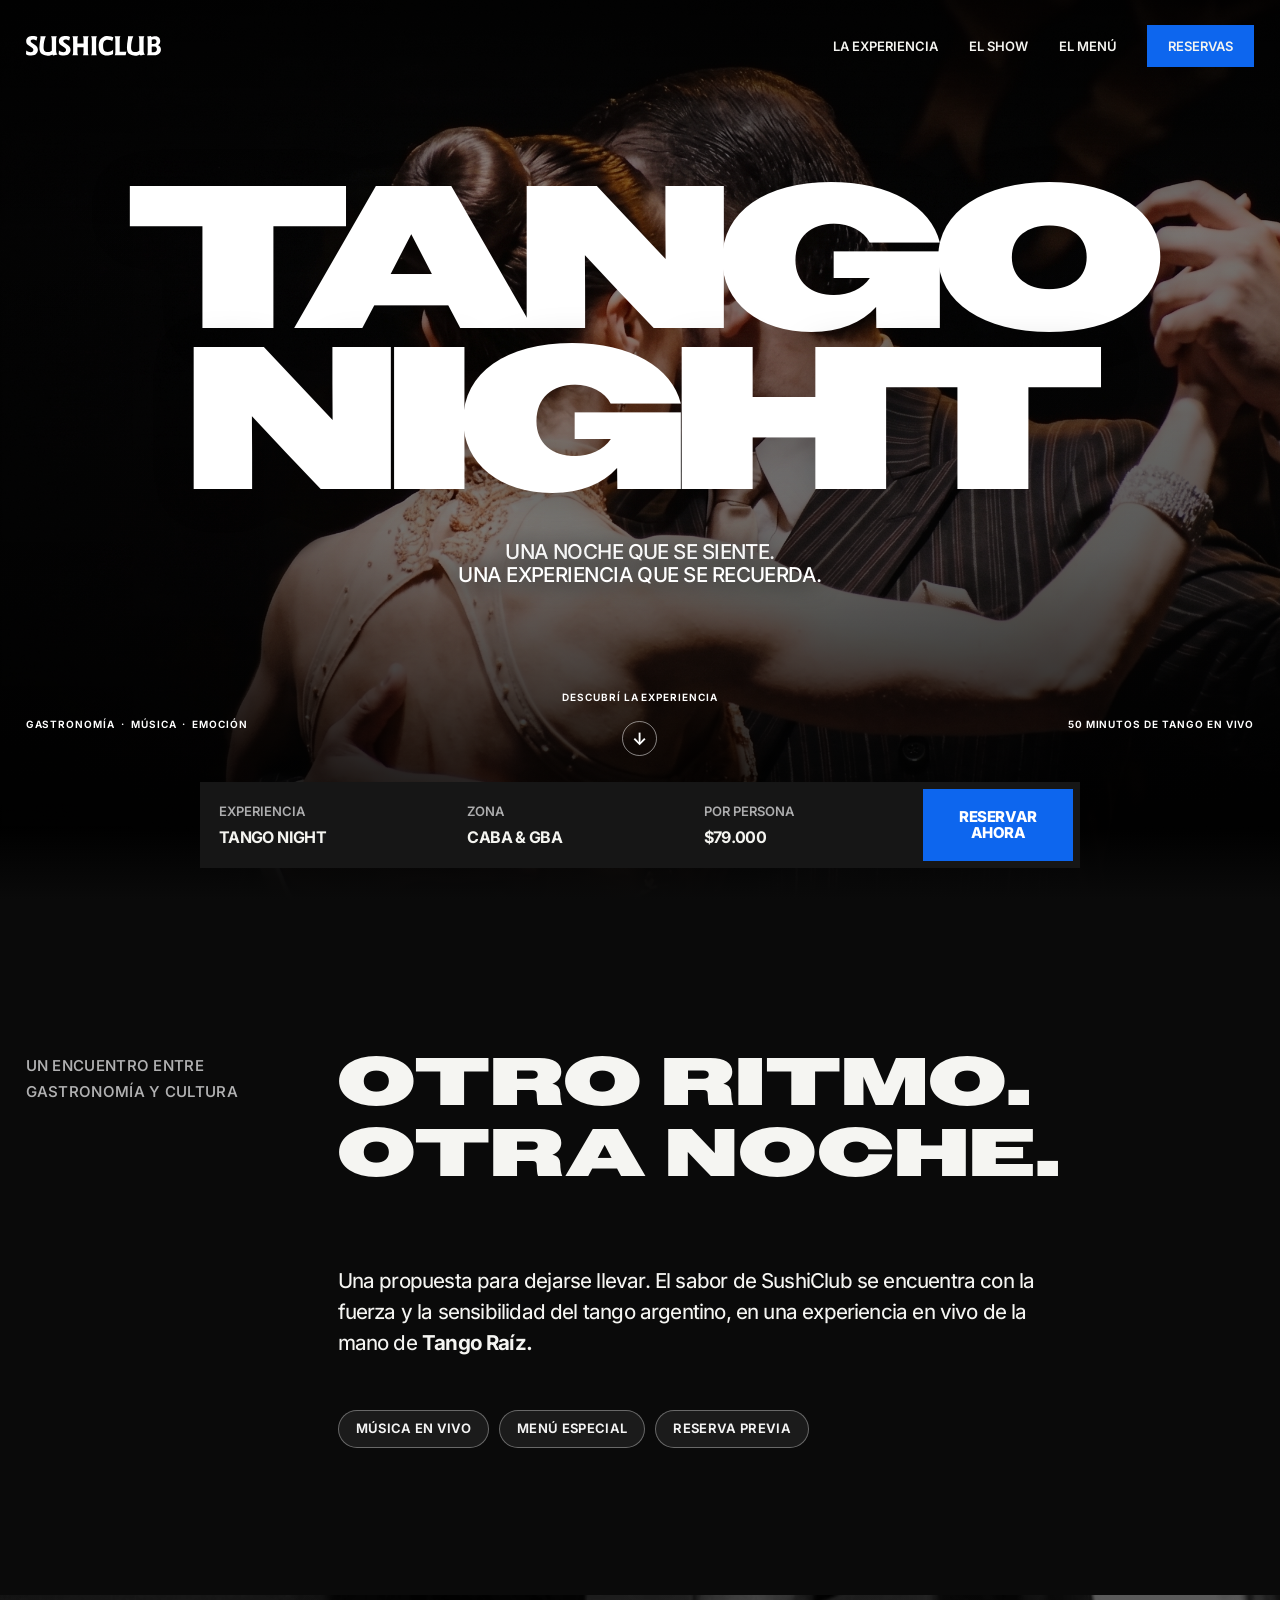
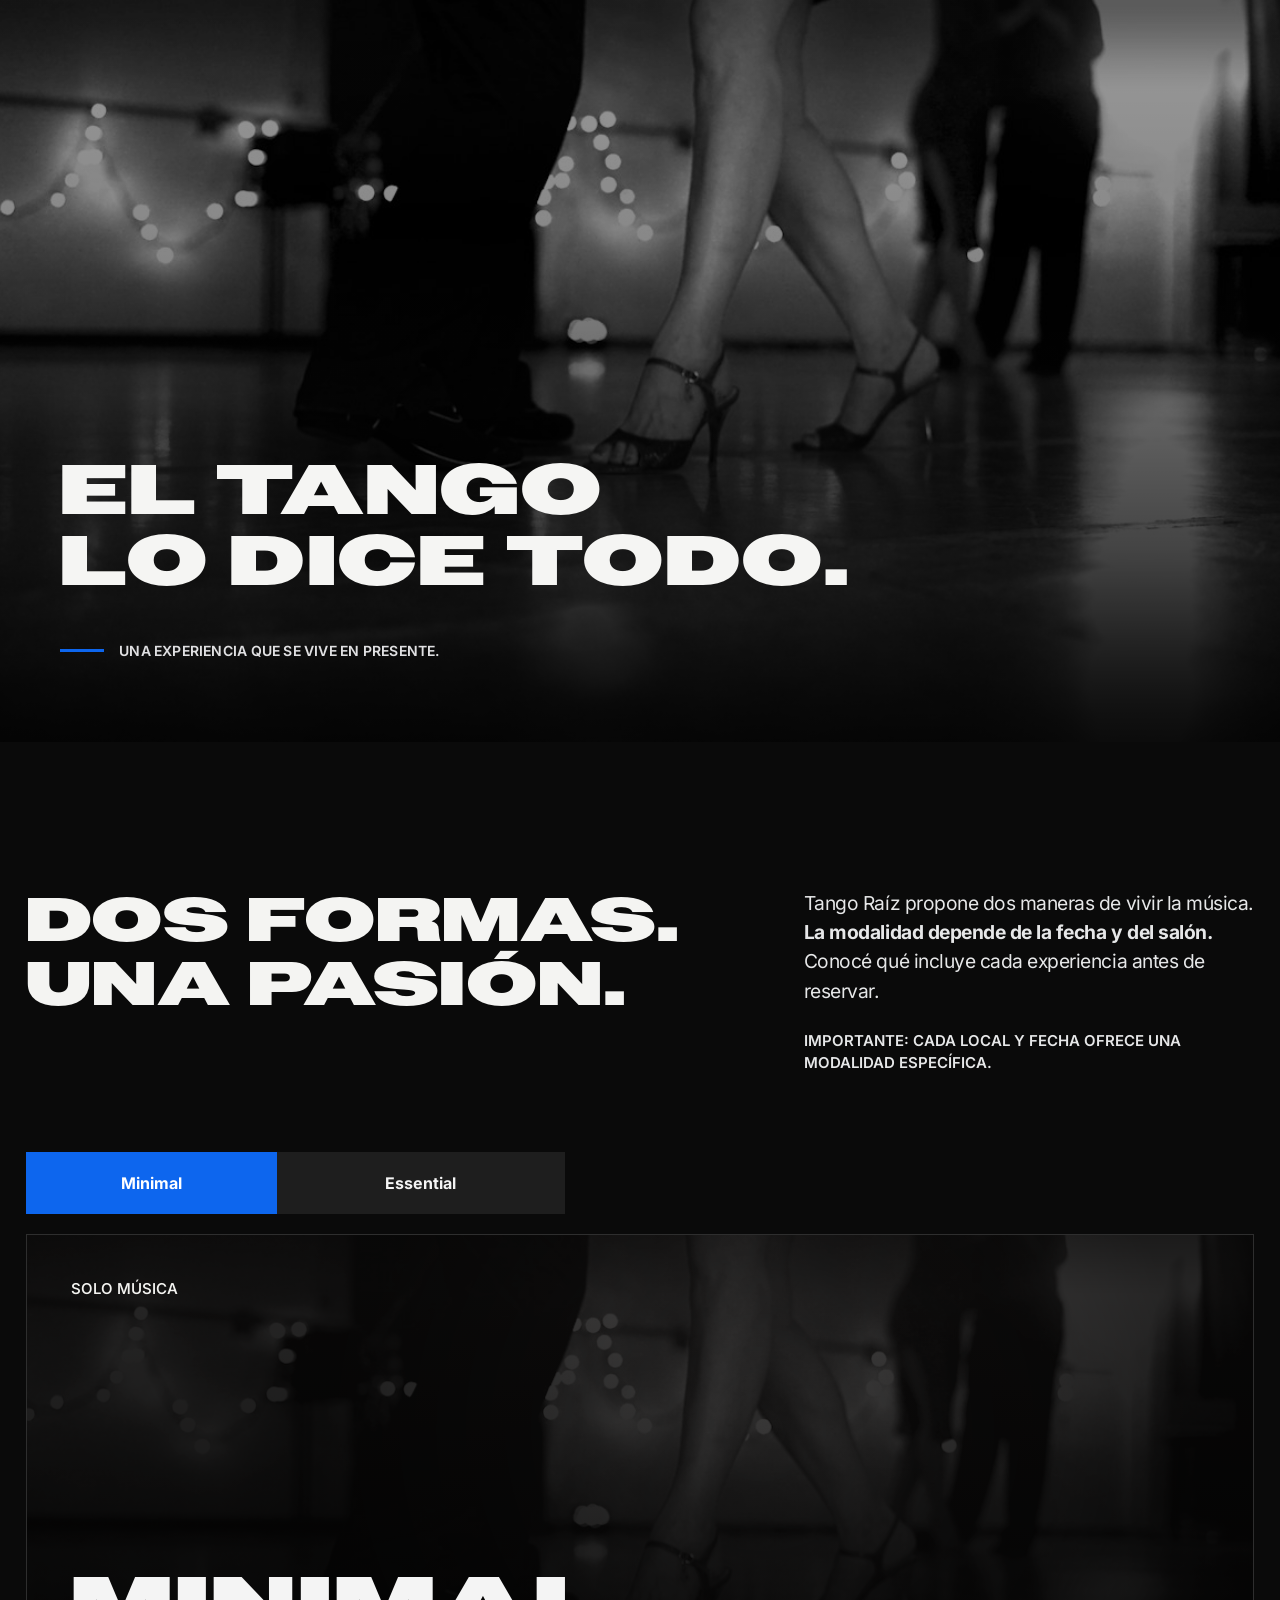
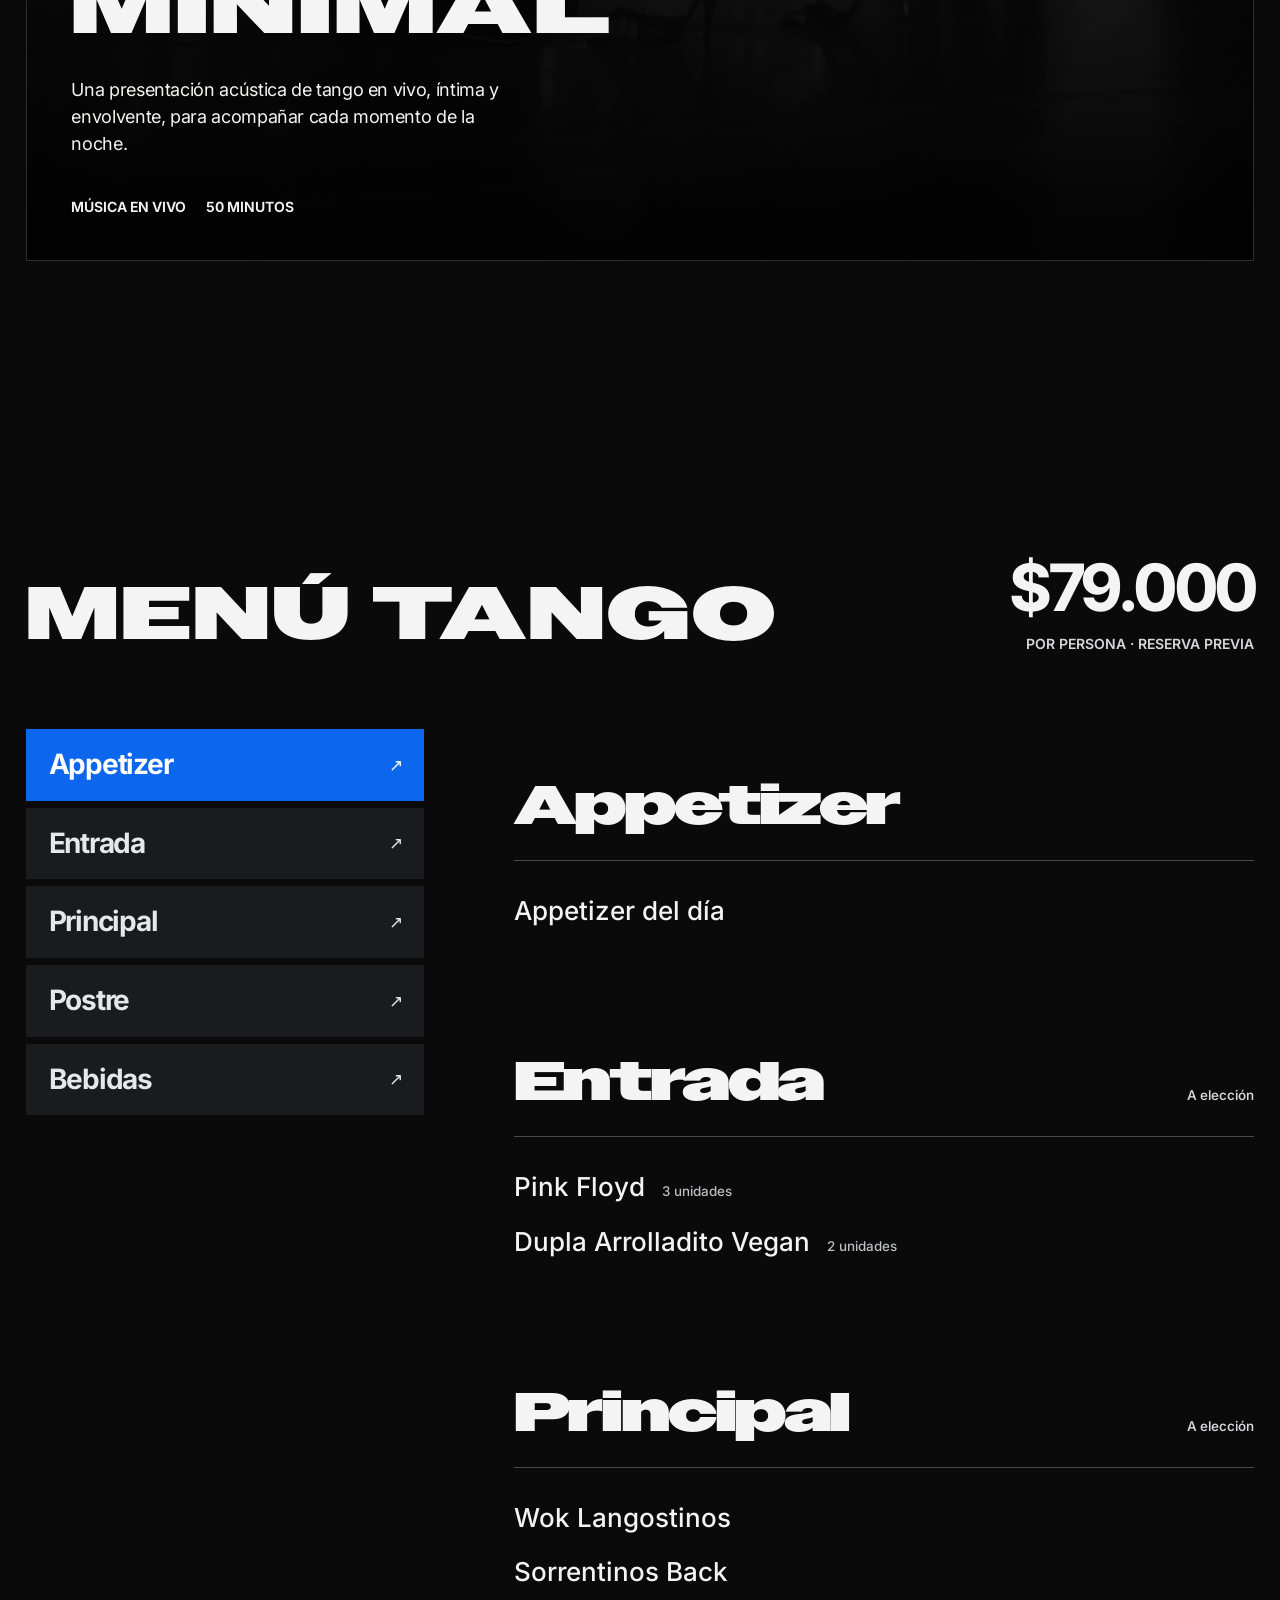
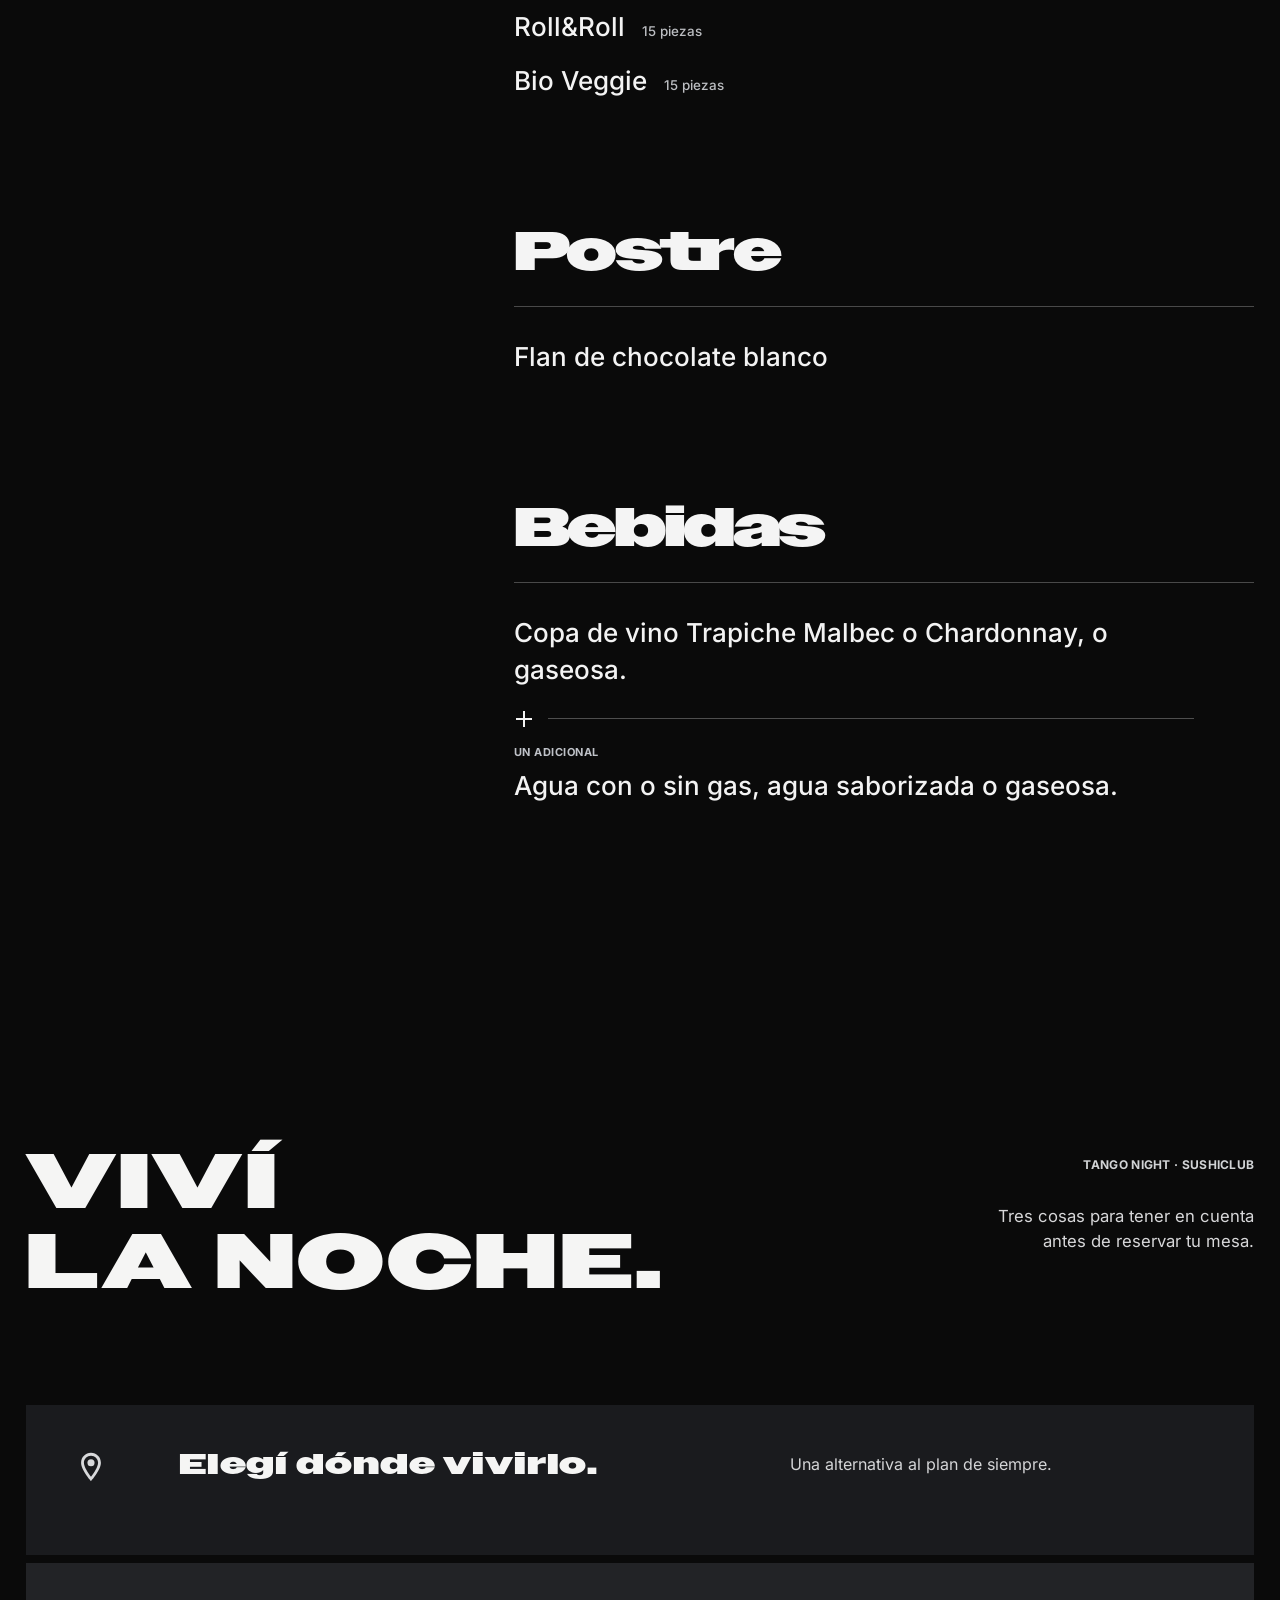
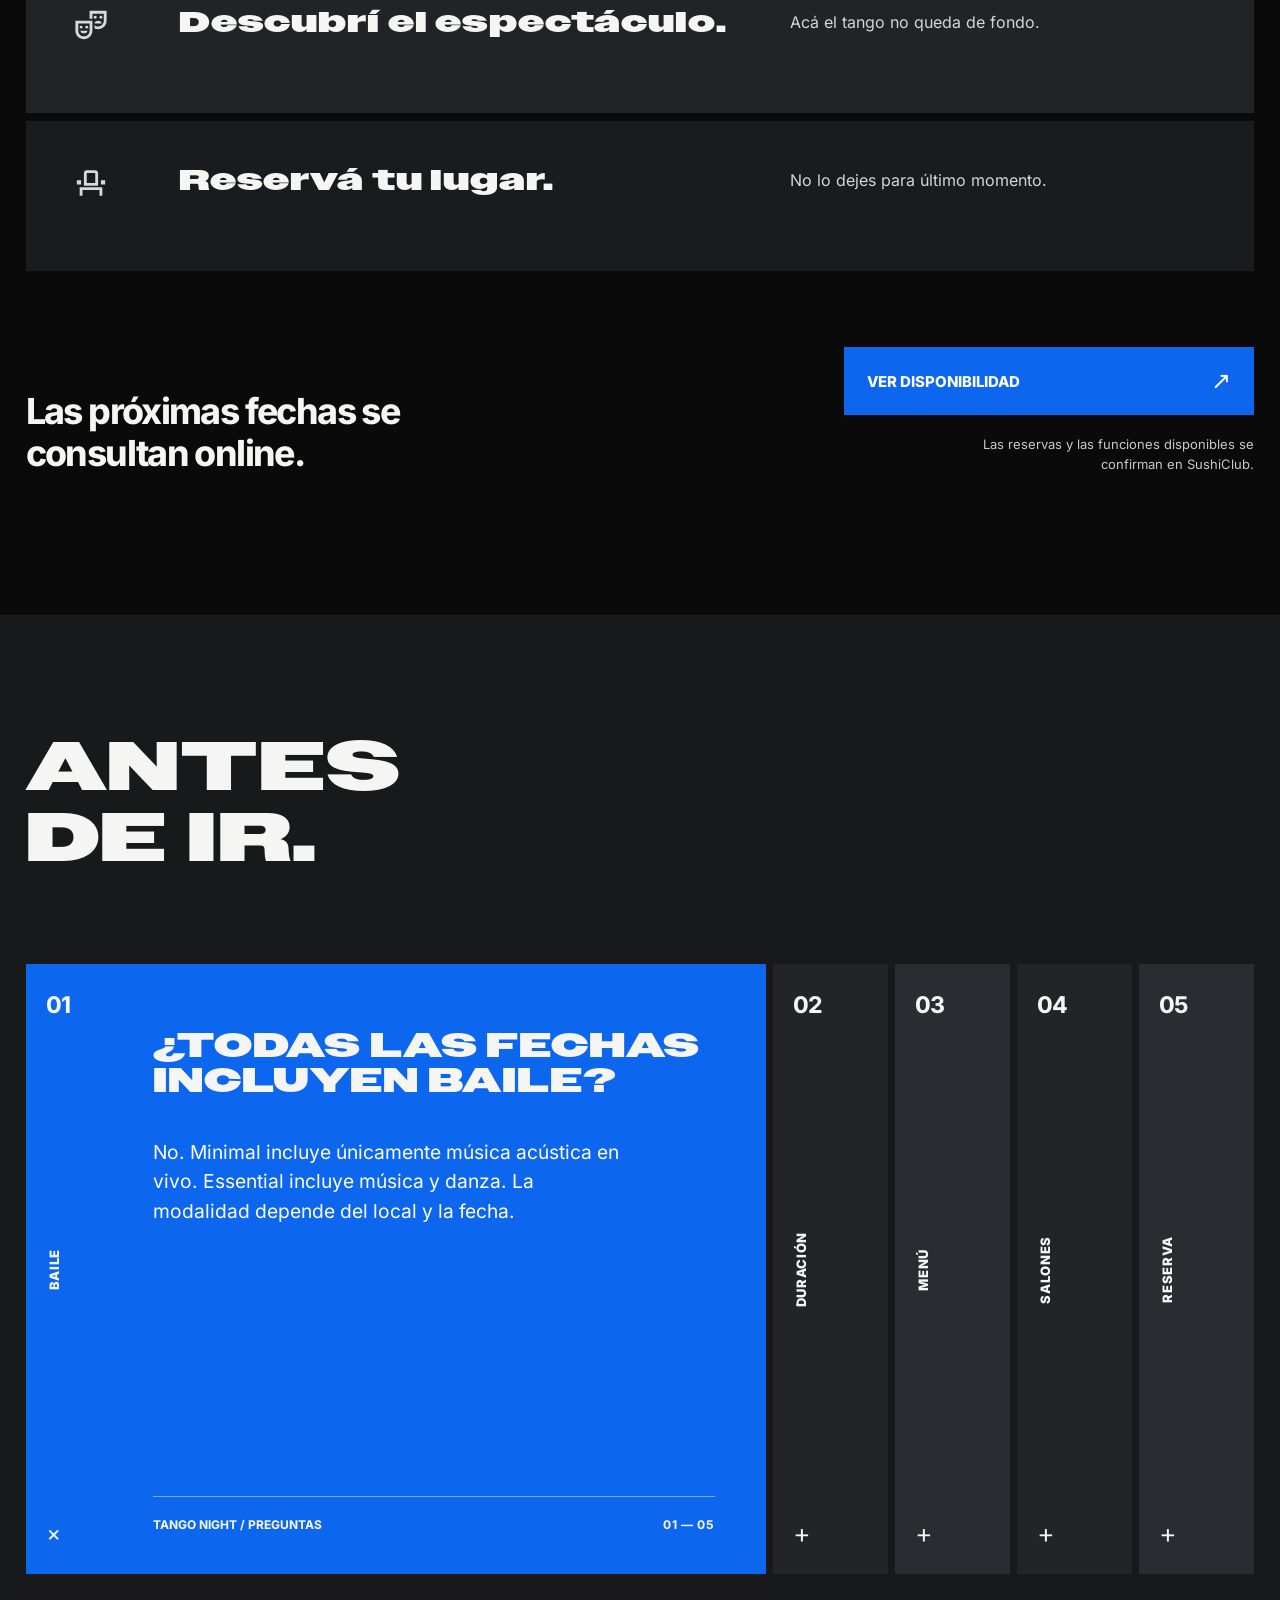
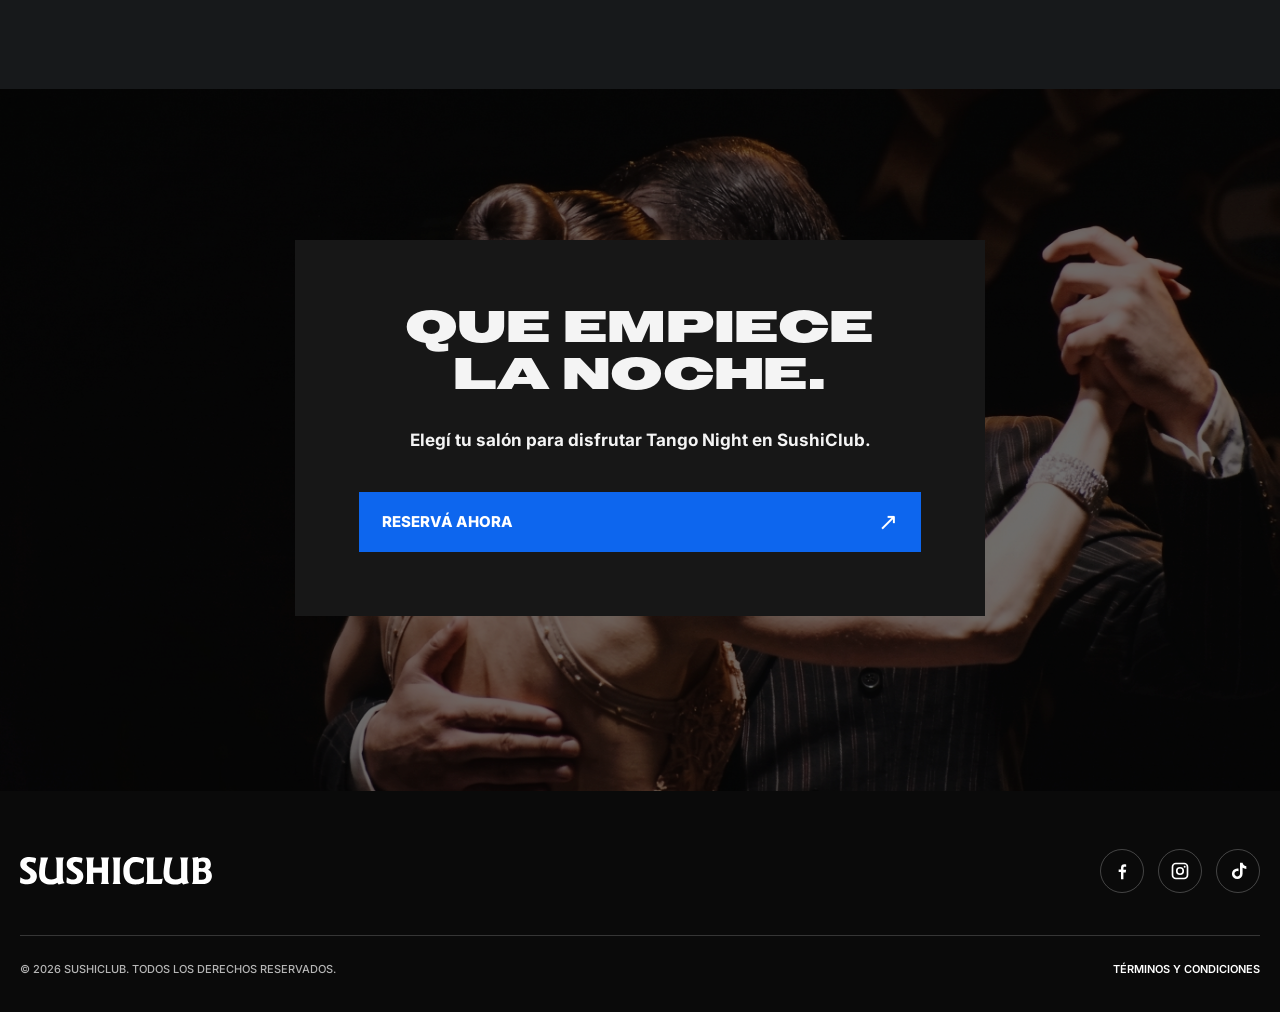
==== index.html @ 555c7c7a "Restore CTA mobile margins with a fixed two-line heading" ====
<!doctype html>
<html lang="es-AR">
<head>
  <meta charset="utf-8">
  <meta name="viewport" content="width=device-width, initial-scale=1, viewport-fit=cover">
  <meta name="theme-color" content="#070707">
  <meta name="description" content="Tango Night en SushiClub: gastronomía, música y danza en vivo junto a Tango Raíz. Menú Tango $79.000 por persona, con reserva previa.">
  <meta property="og:type" content="website">
  <meta property="og:title" content="Tango Night | SushiClub">
  <meta property="og:description" content="Una noche donde el tango y la gastronomía se encuentran. Conocé las dos experiencias y el Menú Tango.">
  <meta property="og:image" content="assets/hero-tango.jpg">
  <title>Tango Night — SushiClub</title>
  <link rel="icon" href="assets/favicon.svg" type="image/svg+xml">
  <link rel="preload" href="assets/fonts/inter-latin-variable.woff2" as="font" type="font/woff2" crossorigin>
  <link rel="preload" href="assets/fonts/owners-xwide-black.otf" as="font" type="font/otf" crossorigin>
  <link rel="preload" href="assets/hero-tango.jpg" as="image" fetchpriority="high">
  <link rel="stylesheet" href="styles/fonts.css?v=owners-xwide-black-1">
  <link rel="stylesheet" href="styles/tokens.css">
  <link rel="stylesheet" href="styles/base.css">
  <link rel="stylesheet" href="styles/components.css?v=modalities-no-zoom-1">
  <link rel="stylesheet" href="styles/responsive.css?v=motion-performance-2">
  <link rel="stylesheet" href="styles/motion.css?v=text-entrances-1">
  <link rel="stylesheet" href="styles/mobile-polish.css?v=tango-night-type-1">
  <link rel="stylesheet" href="styles/landing.css?v=20261015-cta-inset">
  <script src="scripts/config.js" defer></script>
  <script src="scripts/app.js?v=text-entrances-1" defer></script>
</head>
<body>
  <a class="skip-link" href="#contenido">Saltar al contenido</a>

  <header class="site-header shell" id="inicio">
    <a class="site-header__logo" href="https://www.sushiclub.com.ar/" target="_blank" rel="noopener noreferrer" aria-label="SushiClub, sitio oficial">
      <img src="assets/sushiclub.svg" width="234" height="34" alt="SushiClub">
    </a>
    <nav class="site-header__links" aria-label="Secciones">
      <a href="#experiencia">LA EXPERIENCIA</a>
      <a href="#formatos">EL SHOW</a>
      <a href="#menu">EL MENÚ</a>
      <a class="site-header__reserve" href="#reservas">RESERVAS <span aria-hidden="true">↗</span></a>
    </nav>
    <button class="mobile-menu-toggle" data-menu-toggle type="button" aria-expanded="false" aria-controls="mobile-navigation" aria-label="Abrir menú"><span></span><span></span></button>
  </header>
  <nav class="mobile-navigation" id="mobile-navigation" aria-label="Navegación móvil" hidden>
    <a href="#experiencia">LA EXPERIENCIA</a>
    <a href="#formatos">EL SHOW</a>
    <a href="#menu">EL MENÚ</a>
    <a href="#reservas">RESERVAS</a>
  </nav>

  <main id="contenido">
    <section class="hero" aria-labelledby="hero-title">
      <div class="hero__media" aria-hidden="true"><img class="hero__image" src="assets/hero-tango.jpg" alt="" width="1920" height="1280" fetchpriority="high" decoding="async"></div>
      <div class="hero__wash" aria-hidden="true"></div>
      <div class="hero__center shell">
        <h1 class="hero__title" id="hero-title"><span>TANGO</span><span class="hero__title-bottom"><span class="hero__title-word">NIGHT</span></span></h1>
        <p class="hero__tagline">Una noche que se siente.<br>Una experiencia que se recuerda.</p>
      </div>
      <div class="hero__footer shell">
        <div class="hero__footer-left"><span>GASTRONOMÍA &nbsp;·&nbsp; MÚSICA &nbsp;·&nbsp; EMOCIÓN</span></div>
        <a class="scroll-prompt" href="#experiencia" aria-label="Descubrir la experiencia"><span>DESCUBRÍ LA EXPERIENCIA</span><span class="scroll-prompt__arrow" aria-hidden="true">↓</span></a>
        <div class="hero__footer-right"><span>50 MINUTOS DE TANGO EN VIVO</span></div>
      </div>
    </section>

    <section class="story section-pad" id="experiencia" aria-labelledby="story-title">
      <div class="shell grid-12">
        <div class="story__meta section-aside reveal"><span class="section-index">01 / LA EXPERIENCIA</span><span class="tiny-line" aria-hidden="true"></span><span>UN ENCUENTRO ENTRE<br>GASTRONOMÍA Y CULTURA</span></div>
        <div class="story__body">
          <h2 class="display display--story reveal" id="story-title">OTRO RITMO.<br>OTRA NOCHE.</h2>
          <div class="story__bottom reveal">
            <p>Una propuesta para dejarse llevar. El sabor de SushiClub se encuentra con la fuerza y la sensibilidad del tango argentino, en una experiencia en vivo de la mano de <strong>Tango Raíz.</strong></p>
            <div class="pills" aria-label="Características"><span>MÚSICA EN VIVO</span><span>MENÚ ESPECIAL</span><span>RESERVA PREVIA</span></div>
          </div>
        </div>
      </div>
    </section>

    <section class="interlude interlude--scene" id="interlude" aria-labelledby="interlude-title">
      <figure class="scene__photo" aria-hidden="true"><img src="assets/intimate-tango.jpg" alt="" width="1200" height="800" loading="lazy" decoding="async"></figure>
      <div class="scene__shade" aria-hidden="true"></div>
      <div class="scene__content">
        <h2 class="scene__quote reveal" id="interlude-title">EL TANGO<br>LO DICE TODO.</h2>
        <p class="scene__credit"><span class="scene__accent" aria-hidden="true"></span>UNA EXPERIENCIA QUE SE VIVE EN PRESENTE.</p>
      </div>
    </section>

    <section class="formats section-pad" id="formatos" aria-labelledby="formats-title">
      <div class="shell">
        <div class="section-topline reveal"><span class="section-index">02 / EL ESPECTÁCULO</span><span>50 MINUTOS / TANGO RAÍZ</span></div>
        <div class="formats__heading">
          <h2 class="display reveal" id="formats-title">DOS FORMAS.<br>UNA PASIÓN.</h2>
          <div class="formats__copy">
            <p class="formats__intro reveal">Tango Raíz propone dos maneras de vivir la música. <strong>La modalidad depende de la fecha y del salón.</strong> Conocé qué incluye cada experiencia antes de reservar.</p>
            <p class="format-note reveal">IMPORTANTE: CADA LOCAL Y FECHA OFRECE UNA MODALIDAD ESPECÍFICA.</p>
          </div>
        </div>
        <div class="format-choice">
          <input class="format-choice__radio" id="formato-minimal" type="radio" name="modalidad" checked>
          <input class="format-choice__radio" id="formato-essential" type="radio" name="modalidad">
          <div class="format-choice__tabs" aria-label="Comparar modalidades de Tango Raíz">
            <label for="formato-minimal">Minimal</label>
            <label for="formato-essential">Essential</label>
          </div>
          <div class="format-grid">
          <article class="format-card format-card--minimal reveal">
            <div class="format-card__backdrop" aria-hidden="true"><div class="bandoneon-art"><span></span><span></span><span></span><span></span><span></span><span></span><span></span></div></div>
            <div class="format-card__top"><span class="format-card__tag">SOLO MÚSICA</span></div>
            <div class="format-card__body"><h3>MINIMAL</h3><p>Una presentación acústica de tango en vivo, íntima y envolvente, para acompañar cada momento de la noche.</p><div class="format-card__features"><span>MÚSICA EN VIVO</span><span>50 MINUTOS</span></div></div>
          </article>
          <article class="format-card format-card--essential reveal">
            <div class="format-card__backdrop" aria-hidden="true"><img src="assets/essential-tango.jpg" width="1200" height="800" alt="" loading="lazy" decoding="async"></div>
            <div class="format-card__top"><span class="format-card__tag">MÚSICA + DANZA</span></div>
            <div class="format-card__body"><h3>ESSENTIAL</h3><p>Una puesta en escena que reúne música y danza en vivo. El tango se escucha, se mira y se siente.</p><div class="format-card__features"><span>MÚSICA &amp; DANZA EN VIVO</span><span>50 MINUTOS</span></div></div>
          </article>
        </div>
        </div>
      </div>
    </section>

    <section class="menu-section section-pad recorrido menu-recorrido" id="menu" aria-labelledby="menu-title">
      <div class="shell">
        <div class="rc-intro">
          <h2 class="display" id="menu-title">MENÚ TANGO</h2>
          <div class="rc-price">
            <strong class="rc-price__amount">$79.000</strong>
            <span class="rc-price__label">POR PERSONA · RESERVA PREVIA</span>
          </div>
        </div>
        <div class="rc-layout">
          <aside class="rc-sidebar">
            <div class="rc-sticky">
              <nav class="rc-links" aria-label="Ir a cada parte del Menú Tango">
                <a href="#menu-appetizer" data-rc-link="0" aria-current="location"><span>Appetizer</span><span aria-hidden="true">↗</span></a>
                <a href="#menu-entrada" data-rc-link="1"><span>Entrada</span><span aria-hidden="true">↗</span></a>
                <a href="#menu-principal" data-rc-link="2"><span>Principal</span><span aria-hidden="true">↗</span></a>
                <a href="#menu-postre" data-rc-link="3"><span>Postre</span><span aria-hidden="true">↗</span></a>
                <a href="#menu-bebidas" data-rc-link="4"><span>Bebidas</span><span aria-hidden="true">↗</span></a>
              </nav>
            </div>
          </aside>
          <div class="rc-body">
            <article class="rc-course" id="menu-appetizer" data-rc-part="0">
              <div class="rc-course__heading"><h3>Appetizer</h3></div>
              <div class="rc-dishes"><p>Appetizer del día</p></div>
            </article>
            <article class="rc-course" id="menu-entrada" data-rc-part="1">
              <div class="rc-course__heading"><h3>Entrada</h3><span class="rc-choice">A elección</span></div>
              <div class="rc-dishes"><p>Pink Floyd <small>3 unidades</small></p><p>Dupla Arrolladito Vegan <small>2 unidades</small></p></div>
            </article>
            <article class="rc-course" id="menu-principal" data-rc-part="2">
              <div class="rc-course__heading"><h3>Principal</h3><span class="rc-choice">A elección</span></div>
              <div class="rc-dishes"><p>Wok Langostinos</p><p>Sorrentinos Back</p><p>Roll&amp;Roll <small>15 piezas</small></p><p>Bio Veggie <small>15 piezas</small></p></div>
            </article>
            <article class="rc-course" id="menu-postre" data-rc-part="3">
              <div class="rc-course__heading"><h3>Postre</h3></div>
              <div class="rc-dishes"><p>Flan de chocolate blanco</p></div>
            </article>
            <article class="rc-course" id="menu-bebidas" data-rc-part="4">
              <div class="rc-course__heading"><h3>Bebidas</h3></div>
              <ul class="rc-drinks" aria-label="Bebidas incluidas y adicionales">
                <li class="rc-drinks__base">Copa de vino Trapiche Malbec o Chardonnay, o gaseosa.</li>
                <li class="rc-drinks__extra">
                  <div class="rc-drinks__divider" aria-hidden="true"><span class="rc-drinks__plus">+</span></div>
                  <div class="rc-drinks__extra-content"><span class="rc-drinks__extra-label">UN ADICIONAL</span>Agua con o sin gas, agua saborizada o gaseosa.</div>
                </li>
              </ul>
            </article>
          </div>
        </div>
      </div>
    </section>

    <section class="reservations reservations--cartelera section-pad" id="reservas" aria-labelledby="reservations-title">
      <div class="shell reservations-cartelera__inner">
        <div class="reservations-cartelera__top">
          <h2 class="display reveal" id="reservations-title">VIVÍ<br>LA NOCHE.</h2>
          <div class="reservations-cartelera__kicker reveal">
            <span class="reservations-cartelera__label">TANGO NIGHT · SUSHICLUB</span>
            <p>Tres cosas para tener en cuenta antes de reservar tu mesa.</p>
          </div>
        </div>
        <div class="reservations-cartelera__rows reveal">
          <article class="reservations-cartelera__row">
            <span class="reservations-cartelera__step" aria-hidden="true"><svg viewBox="0 0 24 24" focusable="false"><path d="M12 2C8.13 2 5 5.13 5 9c0 5.25 7 13 7 13s7-7.75 7-13c0-3.87-3.13-7-7-7zM7 9c0-2.76 2.24-5 5-5s5 2.24 5 5c0 2.88-2.88 7.19-5 9.88C9.92 16.21 7 11.85 7 9z"/><circle cx="12" cy="9" r="2.5"/></svg></span>
            <h3>Elegí dónde vivirlo.</h3>
            <p>Una alternativa al plan de siempre.</p>
          </article>
          <article class="reservations-cartelera__row">
            <span class="reservations-cartelera__step" aria-hidden="true"><svg viewBox="0 0 24 24" focusable="false"><circle cx="19" cy="6.5" r="1"/><circle cx="15" cy="6.5" r="1"/><path d="M16.99 9c-1.38 0-2.5.84-2.5 1.88h5c0-1.04-1.12-1.88-2.5-1.88zM1 16c0 3.31 2.69 6 6 6s6-2.69 6-6V9H1v7zm2-5h8v5c0 2.21-1.79 4-4 4s-4-1.79-4-4v-5z"/><path d="M11 2v5.5h2V4h8v5c0 2.21-1.79 4-4 4-.95 0-1.81-.35-2.5-.9v2.35c.76.35 1.61.55 2.5.55 3.31 0 6-2.69 6-6V2H11z"/><circle cx="5" cy="13.5" r="1"/><circle cx="9" cy="13.5" r="1"/><path d="M7 17.88c1.38 0 2.5-.84 2.5-1.88h-5c0 1.04 1.12 1.88 2.5 1.88z"/></svg></span>
            <h3>Descubrí el espectáculo.</h3>
            <p>Acá el tango no queda de fondo.</p>
          </article>
          <article class="reservations-cartelera__row">
            <span class="reservations-cartelera__step" aria-hidden="true"><svg viewBox="0 0 24 24" focusable="false"><path d="M15 5v7H9V5h6m0-2H9c-1.1 0-2 .9-2 2v9h10V5c0-1.1-.9-2-2-2zm7 7h-3v3h3v-3zM5 10H2v3h3v-3zm15 5H4v6h2v-4h12v4h2v-6z"/></svg></span>
            <h3>Reservá tu lugar.</h3>
            <p>No lo dejes para último momento.</p>
          </article>
        </div>
        <div class="events reservations-cartelera__events" data-events aria-live="polite"></div>
        <div class="reservations-cartelera__bottom reveal">
          <p class="reservations-cartelera__availability">Las próximas fechas se consultan online.</p>
          <div class="reservations-cartelera__action">
            <a class="reservations-cartelera__button" data-reservation-link href="https://www.sushiclub.com.ar/shop_reservas.php" target="_blank" rel="noopener noreferrer"><span>VER DISPONIBILIDAD</span><span aria-hidden="true">↗</span></a>
            <p>Las reservas y las funciones disponibles se confirman en SushiClub.</p>
          </div>
        </div>
      </div>
    </section>

    <section class="questions questions--panels section-pad" id="informacion" aria-labelledby="faq-title">
      <div class="shell">
        <div class="blinds-head">
          <div>
            <h2 id="faq-title">ANTES<br>DE IR.</h2>
          </div>
        </div>
        <div class="blinds-stack">
          <article class="blind is-active is-content-ready">
            <button class="blind-switch" id="blind-tab-1" type="button" aria-expanded="true" aria-controls="blind-detail-1" aria-label="Baile: ¿Todas las fechas incluyen baile?"><span class="blind-no">01</span><span class="blind-short" aria-hidden="true">BAILE</span><span class="blind-open" aria-hidden="true">+</span></button>
            <div class="blind-detail" id="blind-detail-1" role="region" aria-labelledby="blind-tab-1"><div><h3>¿TODAS LAS FECHAS INCLUYEN BAILE?</h3><p>No. Minimal incluye únicamente música acústica en vivo. Essential incluye música y danza. La modalidad depende del local y la fecha.</p></div><div class="blind-tail"><span>TANGO NIGHT / PREGUNTAS</span><span>01 — 05</span></div></div>
          </article>
          <article class="blind">
            <button class="blind-switch" id="blind-tab-2" type="button" aria-expanded="false" aria-controls="blind-detail-2" aria-label="Duración: ¿Cuánto dura la presentación?"><span class="blind-no">02</span><span class="blind-short" aria-hidden="true">DURACIÓN</span><span class="blind-open" aria-hidden="true">+</span></button>
            <div class="blind-detail" id="blind-detail-2" role="region" aria-labelledby="blind-tab-2" hidden><div><h3>¿CUÁNTO DURA LA PRESENTACIÓN?</h3><p>Ambos formatos de Tango Raíz tienen una duración aproximada de 50 minutos.</p></div><div class="blind-tail"><span>TANGO NIGHT / PREGUNTAS</span><span>02 — 05</span></div></div>
          </article>
          <article class="blind">
            <button class="blind-switch" id="blind-tab-3" type="button" aria-expanded="false" aria-controls="blind-detail-3" aria-label="Menú: ¿Qué incluye el menú?"><span class="blind-no">03</span><span class="blind-short" aria-hidden="true">MENÚ</span><span class="blind-open" aria-hidden="true">+</span></button>
            <div class="blind-detail" id="blind-detail-3" role="region" aria-labelledby="blind-tab-3" hidden><div><h3>¿QUÉ INCLUYE EL MENÚ?</h3><p>Appetizer del día, una entrada y un principal a elección por persona, flan de chocolate blanco y las bebidas indicadas en el menú.</p></div><div class="blind-tail"><span>TANGO NIGHT / PREGUNTAS</span><span>03 — 05</span></div></div>
          </article>
          <article class="blind">
            <button class="blind-switch" id="blind-tab-4" type="button" aria-expanded="false" aria-controls="blind-detail-4" aria-label="Salones: ¿Dónde se realiza?"><span class="blind-no">04</span><span class="blind-short" aria-hidden="true">SALONES</span><span class="blind-open" aria-hidden="true">+</span></button>
            <div class="blind-detail" id="blind-detail-4" role="region" aria-labelledby="blind-tab-4" hidden><div><h3>¿DÓNDE SE REALIZA?</h3><p>En salones adheridos de SushiClub en CABA y GBA, durante el turno noche. Consultá la fecha y modalidad vigente al reservar.</p></div><div class="blind-tail"><span>TANGO NIGHT / PREGUNTAS</span><span>04 — 05</span></div></div>
          </article>
          <article class="blind">
            <button class="blind-switch" id="blind-tab-5" type="button" aria-expanded="false" aria-controls="blind-detail-5" aria-label="Reserva: ¿Es necesario reservar?"><span class="blind-no">05</span><span class="blind-short" aria-hidden="true">RESERVA</span><span class="blind-open" aria-hidden="true">+</span></button>
            <div class="blind-detail" id="blind-detail-5" role="region" aria-labelledby="blind-tab-5" hidden><div><h3>¿ES NECESARIO RESERVAR?</h3><p>Sí. La experiencia requiere reserva previa.</p></div><div class="blind-tail"><span>TANGO NIGHT / PREGUNTAS</span><span>05 — 05</span></div></div>
          </article>
        </div>
      </div>
    </section>

    <section class="final-cta" aria-labelledby="final-title">
      <div class="final-cta__image" aria-hidden="true"><img src="assets/hero-tango.jpg" width="1920" height="1280" alt="" loading="lazy" decoding="async"></div>
      <div class="shell final-cta__content">
        <h2 class="display reveal" id="final-title"><span class="final-cta__line">QUE EMPIECE</span><span class="final-cta__line">LA NOCHE.</span></h2>
        <p class="reveal">Elegí tu salón para disfrutar Tango Night en SushiClub.</p>
        <a class="button button--bright reveal" data-reservation-link href="https://www.sushiclub.com.ar/shop_reservas.php" target="_blank" rel="noopener noreferrer"><span>RESERVÁ AHORA</span><span class="button__arrow" aria-hidden="true">↗</span></a>
      </div>
    </section>
  </main>

  <aside class="reservation-dock" aria-label="Resumen de reserva">
    <a class="reservation-dock__segment reservation-dock__segment--name" href="#formatos"><span class="reservation-dock__label">EXPERIENCIA</span><strong>TANGO NIGHT</strong></a>
    <a class="reservation-dock__segment reservation-dock__segment--place" href="#reservas"><span class="reservation-dock__label">ZONA</span><strong>CABA &amp; GBA</strong></a>
    <div class="reservation-dock__segment reservation-dock__segment--price"><span class="reservation-dock__label">POR PERSONA</span><strong>$79.000</strong></div>
    <a class="reservation-dock__cta" href="#reservas"><span>RESERVAR<br>AHORA</span></a>
  </aside>

  <footer class="campaign-footer">
    <div class="shell campaign-footer__inner">
      <div class="campaign-footer__top">
        <a class="campaign-footer__brand" href="https://www.sushiclub.com.ar/" target="_blank" rel="noopener noreferrer" aria-label="Ir al sitio de SushiClub">
          <img src="assets/sushiclub.svg" width="234" height="34" alt="SushiClub">
        </a>
        <nav class="campaign-footer__social" aria-label="Redes sociales">
          <a href="https://www.facebook.com/sushiclubargentina" target="_blank" rel="noopener noreferrer" aria-label="SushiClub en Facebook">
            <svg viewBox="0 0 24 24" aria-hidden="true" focusable="false"><path d="M13.7 22v-8.2h2.8l.4-3.2h-3.2v-2c0-.9.3-1.6 1.7-1.6H17V4.1c-.7-.1-1.5-.2-2.3-.2-2.3 0-3.9 1.4-3.9 4v2.2H8v3.2h2.8V22h2.9Z"/></svg>
          </a>
          <a href="https://www.instagram.com/SushiClub_ar" target="_blank" rel="noopener noreferrer" aria-label="SushiClub en Instagram">
            <svg viewBox="0 0 24 24" aria-hidden="true" focusable="false"><path d="M7.1 2h9.8A5.1 5.1 0 0 1 22 7.1v9.8a5.1 5.1 0 0 1-5.1 5.1H7.1A5.1 5.1 0 0 1 2 16.9V7.1A5.1 5.1 0 0 1 7.1 2Zm-.2 2A2.9 2.9 0 0 0 4 6.9v10.2A2.9 2.9 0 0 0 6.9 20h10.2a2.9 2.9 0 0 0 2.9-2.9V6.9A2.9 2.9 0 0 0 17.1 4H6.9Zm10.7 1.6a1.2 1.2 0 1 1 0 2.4 1.2 1.2 0 0 1 0-2.4ZM12 7.1A4.9 4.9 0 1 1 7.1 12 4.9 4.9 0 0 1 12 7.1Zm0 2A2.9 2.9 0 1 0 14.9 12 2.9 2.9 0 0 0 12 9.1Z"/></svg>
          </a>
          <a href="https://www.tiktok.com/@sushiclub_ar" target="_blank" rel="noopener noreferrer" aria-label="SushiClub en TikTok">
            <svg viewBox="0 0 24 24" aria-hidden="true" focusable="false"><path d="M14.4 2h3.1c.2 1.4 1 2.6 2.1 3.4.8.6 1.7.9 2.4 1v3.1a8.7 8.7 0 0 1-4.5-1.4v7.2a6.4 6.4 0 1 1-6.4-6.4c.5 0 1 .1 1.5.2v3.2a3.3 3.3 0 1 0 1.8 3V2Z"/></svg>
          </a>
        </nav>
      </div>
      <div class="campaign-footer__divider" aria-hidden="true"></div>
      <div class="campaign-footer__bottom">
        <p>© 2026 SushiClub. Todos los derechos reservados.</p>
        <a href="https://www.sushiclub.com.ar/terminos_y_condiciones.php" target="_blank" rel="noopener noreferrer">TÉRMINOS Y CONDICIONES</a>
      </div>
    </div>
  </footer>
</body>
</html>
---- styles/fonts.css ----
@font-face {
  font-family: "Inter";
  font-style: normal;
  font-weight: 100 900;
  font-display: block;
  src: url("../assets/fonts/inter-latin-ext-variable.woff2") format("woff2");
  unicode-range: U+0100-02BA, U+02BD-02C5, U+02C7-02CC, U+02CE-02D7, U+02DD-02FF, U+0304, U+0308, U+0329, U+1D00-1DBF, U+1E00-1E9F, U+1EF2-1EFF, U+2020, U+20A0-20AB, U+20AD-20C4, U+2113, U+2C60-2C7F, U+A720-A7FF;
}
@font-face {
  font-family: "Inter";
  font-style: normal;
  font-weight: 100 900;
  font-display: block;
  src: url("../assets/fonts/inter-latin-variable.woff2") format("woff2");
  unicode-range: U+0000-00FF, U+0131, U+0152-0153, U+02BB-02BC, U+02C6, U+02DA, U+02DC, U+0304, U+0308, U+0329, U+2000-206F, U+20AC, U+2122, U+2191, U+2193, U+2212, U+2215, U+FEFF, U+FFFD;
}

@font-face {
  font-family: "Owners XWide Black";
  font-style: normal;
  font-weight: 900;
  font-display: block;
  src: url("../assets/fonts/owners-xwide-black.otf") format("opentype");
}
---- styles/tokens.css ----
:root {
  --color-bg: #070707;
  --color-surface: #101010;
  --color-surface-raised: #171616;
  --color-text: #f4f1ea;
  --color-white: #ffffff;
  --color-muted: #a9a5a2;
  --color-soft: #d6d0ca;
  --color-border: rgba(244,241,234,.19);
  --color-border-strong: rgba(244,241,234,.42);
  --color-wine: #6f171e;
  --color-copper: #b88b6d;
  --color-blue: #0d66ee;
  --font-primary: "Inter", Arial, sans-serif;
  --font-display: "Inter", Arial, sans-serif;
  --weight-normal: 400;
  --weight-medium: 500;
  --weight-bold: 700;
  --weight-heavy: 800;
  --tracking-display: -.065em;
  --tracking-tight: -.052em;
  --tracking-label: .095em;

  --space-0: 0;
  --space-1: 4px;
  --space-2: 8px;
  --space-3: 12px;
  --space-4: 16px;
  --space-5: 20px;
  --space-6: 24px;
  --space-7: 28px;
  --space-8: 32px;
  --space-10: 40px;
  --space-12: 48px;
  --space-14: 56px;
  --space-16: 64px;
  --space-20: 80px;
  --space-24: 96px;
  --space-28: 112px;
  --space-32: 128px;

  --page-gutter: clamp(20px, 3.25vw, 72px);
  --container-max: 1576px;
  --grid-columns: 12;
  --grid-gap: clamp(12px, 1.5vw, 24px);
  --section-y: clamp(104px, 11.5vw, 196px);
  --section-y-tight: clamp(72px, 7.5vw, 132px);

  --text-2xs: 10px;
  --text-xs: 11px;
  --text-sm: 12px;
  --text-md: 14px;
  --text-lg: clamp(17px, 1.1vw, 20px);
  --text-body: clamp(17px, 1.35vw, 24px);
  --text-lead: clamp(23px, 2vw, 36px);
  --text-section: clamp(60px, 7.8vw, 150px);
  --text-hero: clamp(92px, 13.3vw, 256px);
  --text-card: clamp(54px, 5.5vw, 112px);

  --radius-xs: 4px;
  --radius-sm: 10px;
  --radius-md: 16px;
  --radius-pill: 999px;
  --dock-height: 86px;
  --dock-bottom: clamp(12px, 2.5vw, 32px);
  --ease-out: cubic-bezier(.22, 1, .36, 1);
  --ease-inout: cubic-bezier(.76, 0, .24, 1);
  --duration-fast: 180ms;
  --duration-normal: 360ms;
  --duration-slow: 820ms;
  --duration-press: 150ms;
  --duration-panel: 240ms;
  --duration-reveal: 680ms;
  --duration-hero: 900ms;
  --ease-drawer: cubic-bezier(.32, .72, 0, 1);
}
@media (max-width: 960px) {
  :root {
    --grid-columns: 6;
    --page-gutter: clamp(20px, 4vw, 40px);
    --section-y: clamp(100px, 11vw, 150px);
  }
}
@media (max-width: 640px) {
  :root {
    --grid-columns: 4;
    --page-gutter: max(20px, env(safe-area-inset-left, 0px), env(safe-area-inset-right, 0px));
    --grid-gap: 12px;
    --section-y: clamp(76px, 13vw, 104px);
    --section-y-tight: 76px;
    --dock-height: 74px;
    --dock-bottom: 12px;
    --text-section: clamp(50px, 12.3vw, 84px);
    --text-hero: clamp(74px, 18.3vw, 128px);
  }
}
---- styles/base.css ----
@layer reset, foundation, structure, components, adaptive;
@layer reset {
  *, *::before, *::after { box-sizing: border-box; }
  html { scroll-behavior: smooth; scroll-padding-top: var(--space-10); }
  body, h1, h2, h3, h4, p, ul, ol, figure { margin: 0; }
  body { min-width: 320px; }
  img, svg, video { max-width: 100%; display: block; }
  button, input, select, textarea { font: inherit; }
  a { color: inherit; text-decoration: none; }
  button { cursor: pointer; }
  ul, ol { padding: 0; }
  ::selection { background: var(--color-copper); color: #070707; }
}
@layer foundation {
  html { color-scheme: dark; background: var(--color-bg); }
  body { background: var(--color-bg); color: var(--color-text); font-family: var(--font-primary); font-synthesis: none; -webkit-font-smoothing: antialiased; text-rendering: optimizeLegibility; }
  body.menu-open { overflow: hidden; }
  :focus-visible { outline: 2px solid var(--color-copper); outline-offset: 5px; }
  .shell { width: min(var(--container-max), calc(100% - var(--page-gutter) - var(--page-gutter))); margin-inline: auto; }
  .grid-12 { display: grid; grid-template-columns: repeat(var(--grid-columns), minmax(0,1fr)); gap: var(--grid-gap); }
  .section-pad { padding-block: var(--section-y); }
  .section-index { color: var(--color-soft); font-size: var(--text-xs); font-weight: 600; letter-spacing: var(--tracking-label); line-height: 1.4; }
  .section-topline { display:flex; justify-content:space-between; align-items:center; gap: var(--space-5); padding-bottom: var(--space-5); border-bottom: 1px solid var(--color-border); text-transform:uppercase; }
  .section-topline > :last-child { color: var(--color-muted); font-size: var(--text-2xs); font-weight: 600; letter-spacing: var(--tracking-label); }
  .display { font-family: var(--font-display); font-size: var(--text-section); font-weight: var(--weight-heavy); letter-spacing: var(--tracking-display); line-height: 1.075; text-transform: uppercase; }

  .outline { position:relative; display:inline-block; }
  .outline__text { position:relative; z-index:1; color:transparent; }
  .outline__text::selection { background:var(--color-copper); color:#070707; }
  .outline__shape {
    position:absolute; z-index:0; inset:0; display:block;
    color:var(--color-text); white-space:nowrap;
    pointer-events:none; user-select:none; -webkit-user-select:none;
    filter:url("#outline-union-light");
  }
  .accent { color: var(--color-copper); }
  a, button, summary { touch-action: manipulation; -webkit-tap-highlight-color: transparent; }
  button, .button, .reservation-dock__cta, .mobile-navigation a, .faq summary { -webkit-user-select: none; user-select: none; }
  .skip-link { position: fixed; z-index: 1000; top: 10px; left: 10px; transform: translateY(-200%); background: var(--color-text); color: var(--color-bg); padding: 12px 20px; }
  .skip-link:focus { transform: translateY(0); }
  [hidden] { display: none !important; }
  .reveal { opacity:1; transform:none; }
  .js-motion .reveal { opacity:0; transform: translate3d(0,18px,0); transition: opacity var(--duration-reveal) var(--ease-out), transform var(--duration-reveal) var(--ease-out); }
  .js-motion .reveal.is-visible { opacity:1; transform:none; }
}
@media (prefers-reduced-motion: reduce) {
  html { scroll-behavior: auto !important; }
  *, *::before, *::after { animation-duration: .01ms !important; animation-iteration-count: 1 !important; transition-duration: .01ms !important; }
  .js-motion .reveal { opacity:1; transform:none; }
}
---- styles/components.css ----
@layer structure {

  .site-header { position: absolute; z-index: 30; top: 0; left: 0; right: 0; display: grid; grid-template-columns: minmax(0,1fr) auto; gap: var(--grid-gap); align-items: center; min-height: 105px; }
  .site-header__links { font-size: 10px; letter-spacing: .065em; font-weight: 700; white-space: nowrap; }
  .site-header__logo { display: inline-flex; align-items:center; justify-content:flex-start; justify-self:start; }
  .site-header__logo img { width:clamp(135px,10.5vw,205px); height:auto; filter:brightness(0) invert(1); }
  .site-header__links { justify-self: end; display:flex; align-items:center; gap:clamp(14px,1.5vw,30px); }
  .site-header__links a { opacity:.78; transition: opacity var(--duration-fast) ease; }
  .site-header__links .site-header__reserve { opacity:1; border:1px solid rgba(255,255,255,.4); padding:12px 15px; }
  .site-header__reserve span { margin-left: 14px; }
  .mobile-menu-toggle, .mobile-navigation { display:none; }

  .hero { position:relative; isolation:isolate; height:100svh; min-height:680px; overflow:hidden; background:#090809; }
  .hero__media,.hero__wash { position:absolute; inset:0; pointer-events:none; }
  .hero__media { z-index:0; overflow:hidden; }
  .hero__image { --hero-photo-opacity:.74; width:100%; height:100%; object-fit:cover; object-position:55% 40%; opacity:var(--hero-photo-opacity); animation:hero-arrive 1350ms var(--ease-out) both; }
  .hero__wash { z-index:1; background:linear-gradient(180deg,rgba(0,0,0,.74) 0%,rgba(0,0,0,.12) 25%,rgba(0,0,0,.38) 61%,rgba(0,0,0,.88) 92%,#070707 100%),linear-gradient(90deg,rgba(0,0,0,.5),transparent 36%,rgba(0,0,0,.3)); }
  .hero__center { position:relative; z-index:3; display:flex; flex-direction:column; align-items:center; justify-content:center; min-height:100%; padding: 130px 0 125px; text-align:center; }
  .hero__title { width:100%; color:#fff; font-weight:800; line-height:.98; letter-spacing:-.096em; font-size:var(--text-hero); text-transform:uppercase; text-shadow:0 4px 40px rgba(0,0,0,.22); }
  .hero__title > span { display:block; }
  .hero__title > .hero__title-bottom { display:flex; justify-content:center; align-items:baseline; gap:.13em; white-space:nowrap; }
  .hero__title-bottom em { display:inline; position:static; margin:0; font-style:normal; font-weight:inherit; font-size:1em; line-height:inherit; letter-spacing:inherit; vertical-align:baseline; }
  .hero__tagline { margin-top: clamp(36px,4vh,60px); color:#fff; font-size:clamp(15px,1.16vw,22px); font-weight:500; line-height:1.25; letter-spacing:-.027em; text-transform:uppercase; text-shadow:0 2px 24px #000; }
  .hero__footer { position:absolute; z-index:6; bottom:calc(var(--dock-height) + var(--dock-bottom) + 36px); left:0; right:0; display:grid; grid-template-columns:1fr auto 1fr; align-items:center; color:#fff; font-size:10px; font-weight:650; letter-spacing:.095em; }
  .hero__footer-right { text-align:right; }
  .scroll-prompt { display:flex; flex-direction:column; gap:18px; align-items:center; }
  .scroll-prompt__arrow { display:grid; place-items:center; width:35px; height:35px; border:1px solid rgba(255,255,255,.5); border-radius:50%; font-size:17px; transition:transform var(--duration-normal) var(--ease-out); }
  @keyframes hero-arrive { from {transform:scale(1.055); opacity:0;} to{transform:scale(1); opacity:var(--hero-photo-opacity);} }

  @media (min-width: 761px) {
    .hero {
      display: grid;
      grid-template-rows: minmax(max-content, 1fr) auto;
      height: auto;
      min-height: max(680px, 100svh);
    }
    .hero__center {
      min-height: 0;
      padding-top: clamp(120px, 13svh, 160px);
      padding-bottom: clamp(40px, 5svh, 70px);
    }
    .hero__footer {
      position: relative;
      inset: auto;
      margin-inline: auto;
      padding-bottom: calc(var(--dock-height) + var(--dock-bottom) + 26px);
    }
  }

  .story { overflow:hidden; }
  .story__meta { grid-column:1 / span 3; display:flex; flex-direction:column; align-items:flex-start; gap:24px; padding-top:14px; font-size:11px; line-height:1.7; font-weight:550; letter-spacing:.02em; }
  .story__meta > span:last-child { color:var(--color-muted); }
  .tiny-line { width:1px; height:100px; background:var(--color-border-strong); }
  .story__body { grid-column:5 / -1; }
  .display--story { font-size:clamp(64px,8.2vw,160px); }
  .story__bottom { display:grid; grid-template-columns: minmax(0,1fr); gap:clamp(38px,4vw,68px); max-width:650px; margin-top:clamp(42px,6vw,98px); }
  .story__bottom > p { max-width:580px; font-size:var(--text-body); font-weight:450; line-height:1.47; letter-spacing:-.04em; }
  .story__bottom strong { font-weight:700; }
  .pills { display:flex; flex-wrap:wrap; gap:8px; }
  .pills span { display:inline-flex; align-items:center; min-height:34px; border:1px solid var(--color-border-strong); border-radius:99px; padding:8px 14px 7px; font-size:10px; font-weight:650; letter-spacing:.03em; white-space:nowrap; }

  .interlude { position:relative; isolation:isolate; display:flex; align-items:center; min-height: min(88svh,900px); overflow:hidden; background:#131010; }
  .interlude__photo, .interlude__wash { position:absolute; inset:0; }
  .interlude__photo { z-index:-2; }
  .interlude__photo img { width:100%; height:100%; object-fit:cover; object-position:center 44%; opacity:.67; }
  .interlude__wash { z-index:-1; background:linear-gradient(180deg,rgba(0,0,0,.18),rgba(0,0,0,.1) 40%,rgba(0,0,0,.58)),linear-gradient(90deg,rgba(0,0,0,.76),rgba(0,0,0,.14) 85%); }
  .interlude__content { position:relative; padding-block:170px; }
  .interlude__quote { max-width: 1100px; font-size:clamp(56px,7.5vw,148px); font-weight:800; letter-spacing:-.075em; line-height:1.05; }
  .interlude__quote span { color:var(--color-copper); }
  .interlude__credit { margin-top:70px; color:var(--color-soft); font-size:10px; font-weight:650; letter-spacing:.1em; }

  .formats { background:#0b0b0b; }
  .formats__heading { display:grid; grid-template-columns:minmax(0, 7fr) minmax(0, 4fr); align-items:end; gap:var(--grid-gap); margin-top:clamp(64px,7vw,120px); margin-bottom:clamp(65px,6.5vw,112px); }
  .formats__heading .display { font-size:clamp(48px,7.1vw,136px); }
  .formats__copy { justify-self:end; width:100%; max-width:400px; min-width:0; display:flex; flex-direction:column; gap:var(--space-6); }
  .formats__intro { width:100%; font-size:var(--text-lg); line-height:1.5; letter-spacing:-.025em; color:var(--color-soft); }
  .formats__intro strong { color:var(--color-text); font-weight:700; }
  .format-grid { display:grid; grid-template-columns:repeat(2,minmax(0,1fr)); gap:var(--grid-gap); }
  .format-card { position:relative; isolation:isolate; min-height:clamp(520px,45vw,720px); display:flex; flex-direction:column; justify-content:space-between; overflow:hidden; background:#111; border:1px solid rgba(255,255,255,.1); padding:clamp(24px,2.75vw,50px); }
  .format-card__backdrop { position:absolute; z-index:-2; inset:0; overflow:hidden; }
  .format-card__backdrop img { width:100%; height:100%; object-fit:cover; object-position:center; opacity:.59; }
  .format-card::before { content:""; position:absolute; z-index:-1; inset:0; background:linear-gradient(180deg,rgba(0,0,0,.42),rgba(0,0,0,.09) 24%,rgba(0,0,0,.12) 38%,rgba(0,0,0,.86) 83%,rgba(0,0,0,.95)); }
  .format-card--minimal { background:#181312; }
  .format-card--minimal::before { background: radial-gradient(circle at 60% 31%,transparent,rgba(0,0,0,.46) 50%),linear-gradient(180deg,rgba(22,12,10,.12) 10%,rgba(0,0,0,.85) 92%); }
  .format-card--minimal .format-card__backdrop { background:radial-gradient(ellipse at 50% 32%,#5e3030 0%,#29181a 42%,#0c0a0a 89%); }
  .format-card__top { display:flex; justify-content:space-between; align-items:center; gap:16px; font-size:10px; font-weight:650; letter-spacing:.1em; }
  .format-card__tag { border:1px solid rgba(255,255,255,.5); padding:9px 12px; white-space:nowrap; }
  .format-card__body { margin-top:auto; padding-top:80px; }
  .format-card__eyebrow { margin-bottom:20px; font-size:11px; font-weight:700; letter-spacing:.13em; }
  .format-card h3 { font-size:var(--text-card); line-height:1.02; font-weight:800; letter-spacing:-.083em; }
  .format-card h3 span { color:var(--color-copper); }
  .format-card__body > p:not(.format-card__eyebrow) { max-width:460px; margin-top:35px; font-size:clamp(16px,1.18vw,22px); line-height:1.4; letter-spacing:-.035em; }
  .format-card__features { display:flex; flex-wrap:wrap; gap:13px; margin-top:40px; font-size:11px; font-weight:650; letter-spacing:.045em; }
  .format-note { width:100%; max-width:100%; color:var(--color-muted); margin-top:0; font-size:11px; letter-spacing:.025em; font-weight:600; line-height:1.6; }

  .bandoneon-art { position:absolute; width:min(76%,530px); aspect-ratio:1.5; top:12%; left:50%; transform:translateX(-50%) rotate(-13deg); display:flex; align-items:stretch; justify-content:center; opacity:.68; filter:drop-shadow(0 28px 60px #000); }
  .bandoneon-art::before,.bandoneon-art::after { content:""; flex:0 0 16%; border:7px solid #080606; background:repeating-linear-gradient(90deg,#1d1713 0 3px,#7e594a 3px 4px,#2b1b1a 4px 8px); box-shadow:inset 0 0 0 4px #6f4a37; }
  .bandoneon-art span { flex:1; border-inline:1px solid #b08b6f; transform:skewY(-7deg); background:linear-gradient(90deg,#090707,#b58b68 50%,#20120f); }

  .menu-section { position:relative; isolation:isolate; overflow:clip; background:#070707; }
  .menu-section__photo { position:absolute; z-index:-2; inset:0; opacity:.20; }
  .menu-section__photo img { position:sticky; top:0; width:100%; height:100svh; object-fit:cover; object-position:right center; filter:grayscale(.28); }
  .menu-section::before { content:""; position:absolute; z-index:-1; inset:0; background:linear-gradient(90deg,#070707 0%,rgba(7,7,7,.91) 30%,rgba(7,7,7,.68) 100%),linear-gradient(180deg,#070707 0%,transparent 36%,#070707 100%); }
  .menu-layout__sticky { position:sticky; top:clamp(24px,4.5vh,64px); display:flex; flex-direction:column; align-items:flex-start; gap:26px; }
  .menu-layout__sticky .display { font-size:clamp(57px,6.2vw,116px); line-height:1.075; }
  .menu-layout__sticky > p { margin-top:clamp(30px,3.5vw,56px); }
  .menu-price { display:flex; flex-direction:column; flex:0 0 auto; align-items:flex-end; gap:12px; margin-bottom:clamp(65px,7vw,124px); padding-bottom:10px; white-space:nowrap; }
  .menu-price > span { font-size:10px; font-weight:650; letter-spacing:.1em; }
  .menu-price strong { font-size:clamp(45px,5.1vw,96px); font-weight:750; letter-spacing:-.075em; line-height:1.03; }
  .menu-price strong small { font-size:.55em; font-weight:600; vertical-align:top; }
  .menu-price > span:last-child { color:var(--color-muted); }
  .menu-layout { display:grid; grid-template-columns:minmax(0,4fr) minmax(0,7fr); gap:calc(var(--grid-gap) + var(--grid-gap)); margin-top:clamp(60px,7vw,120px); }
  .menu-layout__aside { position:relative; min-width:0; align-self:stretch; color:var(--color-soft); font-size:14px; line-height:1.5; font-weight:650; letter-spacing:.02em; }
  .menu-layout__sticky > span { color:var(--color-muted); font-size:11px; line-height:1.7; }
  .menu-layout__main { min-width:0; }
  .menu-aside-rule { margin-top:30px; width:1px; height:110px; background:var(--color-border-strong); }
  .menu-course { padding:34px 0 46px; border-top:1px solid var(--color-border-strong); }
  .menu-course:last-child { border-bottom:1px solid var(--color-border-strong); }
  .menu-course__heading { display:flex; align-items:baseline; flex-wrap:wrap; column-gap:20px; row-gap:12px; }
  .menu-course h3 { font-size:clamp(33px,3.3vw,64px); line-height:1.06; font-weight:750; letter-spacing:-.065em; }
  .course-choice { margin-left:auto; color:var(--color-soft); border:1px solid var(--color-border-strong); border-radius:99px; padding:6px 10px; font-size:10px; font-weight:600; letter-spacing:.02em; white-space:nowrap; }
  .menu-course__choices { margin-top:35px; display:grid; gap:15px; }
  .menu-course__choices p { display:flex; align-items:baseline; justify-content:space-between; flex-wrap:wrap; column-gap:20px; row-gap:5px; font-size:clamp(16px,1.4vw,23px); font-weight:500; letter-spacing:-.025em; line-height:1.25; }
  .menu-course__choices small { font-size:12px; letter-spacing:0; color:var(--color-muted); white-space:nowrap; }
  .menu-disclaimer { max-width:760px; margin-top:40px; color:var(--color-muted); font-size:10px; line-height:1.6; font-weight:550; letter-spacing:.045em; }

  .reservations { background:#2b2928; color:#f4f1ea; }
  .reservations .section-topline { border-color:rgba(255,255,255,.3); }
  .reservations .section-index,.reservations .section-topline > :last-child { color:#bfb9b4; }
  .reservations .outline__shape { color:#f4f1ea; filter:url("#outline-union-light"); }
  .reservations__layout { display:grid; grid-template-columns:minmax(0, 7fr) minmax(0,5fr); gap:calc(var(--grid-gap) + var(--grid-gap)); align-items:start; margin-top:clamp(80px,8vw,140px); }
  .reservations__heading { min-width:0; }
  .reservations__heading .display { font-size:clamp(56px,7.1vw,136px); }
  .reservations__heading > p:last-child { max-width:500px; margin-top:60px; font-size:var(--text-lg); line-height:1.5; letter-spacing:-.027em; }
  .reservations__heading > p:last-child strong { font-weight:700; }
  .reservations__panel { background:#111111; color:#f4f1ea; border:1px solid rgba(255,255,255,.28); box-shadow:0 24px 60px rgba(0,0,0,.3); padding:clamp(22px,3vw,56px); }
  .reservations__panel-heading { display:flex; align-items:center; justify-content:space-between; padding-bottom:18px; border-bottom:1px solid var(--color-border); font-size:11px; font-weight:650; letter-spacing:.065em; }
  .live-dot { width:7px; height:7px; background:var(--color-copper); border-radius:50%; }
  .events { padding-block:32px; min-height:180px; }
  .events__empty { color:var(--color-soft); }
  .events__empty strong { display:block; margin-bottom:12px; font-size:clamp(27px,2.6vw,45px); font-weight:650; line-height:1.1; letter-spacing:-.055em; }
  .events__empty p { max-width:330px; color:var(--color-muted); font-size:14px; line-height:1.5; }
  .event-item { display:grid; gap:15px; padding:20px 0; border-bottom:1px solid var(--color-border); }
  .event-item:first-child { padding-top:0; }
  .event-item__date { color:var(--color-copper); font-size:12px; font-weight:700; }
  .event-item__name { font-size:22px; font-weight:700; letter-spacing:-.04em; }
  .event-item__details { color:var(--color-muted); font-size:12px; letter-spacing:.025em; }
  .event-item__book { display:inline-flex; justify-content:space-between; gap:10px; width:max-content; padding:10px 0; font-size:12px; font-weight:700; border-bottom:1px solid var(--color-copper); }
  .reservations__panel .button { width:100%; }
  .reservations__panel-note { margin-top:23px; color:var(--color-muted); font-size:10px; line-height:1.65; letter-spacing:.027em; }

  .questions { background:#0a0a0a; }
  .questions__grid { display:grid; grid-template-columns: minmax(0,5fr) minmax(0,7fr); gap:calc(var(--grid-gap) + var(--grid-gap)); }
  .questions__left h2 { margin-top:75px; font-size:clamp(54px,5vw,96px); line-height:1.06; letter-spacing:-.068em; }
  .questions__right { border-top:1px solid var(--color-border-strong); }
  .faq { border-bottom:1px solid var(--color-border-strong); }
  .faq summary { display:flex; justify-content:space-between; align-items:center; gap:28px; list-style:none; min-height:98px; padding:26px 0; cursor:pointer; font-size:clamp(15px,1.25vw,21px); font-weight:600; letter-spacing:-.025em; }
  .faq summary::-webkit-details-marker { display:none; }
  .faq summary span { position:relative; display:block; flex:0 0 38px; width:38px; height:38px; border:1px solid var(--color-border-strong); border-radius:50%; transform-origin:center center; transition:transform var(--duration-normal) var(--ease-out); }
  .faq summary span::before, .faq summary span::after { content:""; position:absolute; top:50%; left:50%; width:14px; height:1.5px; border-radius:2px; background:currentColor; transform:translate(-50%, -50%); }
  .faq summary span::after { transform:translate(-50%, -50%) rotate(90deg); }
  .faq[open] summary span { transform:rotate(45deg); }
  .faq p { max-width:560px; padding-bottom:32px; color:var(--color-soft); font-size:16px; line-height:1.5; }

  .final-cta { position:relative; isolation:isolate; display:grid; place-items:center; min-height:min(90svh,920px); padding-block:130px 190px; overflow:hidden; text-align:center; background:#191111; }
  .final-cta__image { position:absolute; z-index:-2; inset:0; }
  .final-cta__image img { width:100%; height:100%; object-fit:cover; object-position:50% 48%; opacity:.22; }
  .final-cta::before { content:""; position:absolute; z-index:-1; inset:0; background:linear-gradient(180deg,#070707 0%,transparent 32%,rgba(0,0,0,.85) 100%); }
  .final-cta__content { display:flex; align-items:center; flex-direction:column; }
  .final-cta h2 { font-size:clamp(63px,8.2vw,155px); }
  .final-cta__content > p { margin-top:45px; font-size:12px; font-weight:700; letter-spacing:.05em; }
  .final-cta .button { min-width:300px; margin-top:40px; }

  .footer { background:#050505; padding:64px 0 142px; }
  .footer__inner { display:flex; align-items:center; justify-content:space-between; gap:24px; }
  .footer__inner img { width:160px; filter:brightness(0) invert(1); }
  .footer__inner > span,.footer__inner > a:last-child { font-size:10px; font-weight:650; letter-spacing:.08em; }
  .footer__inner > span { color:var(--color-muted); }
  .footer__legal { margin-top:40px; color:#858280; font-size:9px; letter-spacing:.04em; line-height:1.6; }
}
@layer components {
  .button { display:inline-flex; justify-content:space-between; align-items:center; gap:32px; min-height:68px; padding:0 23px; font-size:12px; font-weight:800; letter-spacing:.03em; transition:background var(--duration-normal),color var(--duration-normal); }
  .button--bright { background:var(--color-text); color:#070707; }
  .button__arrow { font-size:24px; font-weight:500; line-height:1; }

  .reservation-dock { position:fixed; z-index:60; bottom:var(--dock-bottom); left:50%; transform:translateX(-50%); width:min(860px,calc(100% - 32px)); height:var(--dock-height); padding:7px; display:grid; grid-template-columns:max-content max-content max-content 142px; justify-content:space-between; column-gap:12px; align-items:stretch; border:1px solid rgba(255,255,255,.16); border-radius:var(--radius-sm); background:rgba(12,12,12,.97); box-shadow:0 12px 54px rgba(0,0,0,.45); }
  .reservation-dock__segment { display:flex; flex-direction:column; justify-content:center; align-items:flex-start; text-align:left; gap:8px; min-width:0; padding:5px 12px; }
  .reservation-dock__label { color:var(--color-muted); font-size:9px; font-weight:600; letter-spacing:.055em; white-space:nowrap; }
  .reservation-dock__segment strong { font-size:clamp(12px,1vw,17px); font-weight:700; letter-spacing:-.04em; white-space:nowrap; }
  .reservation-dock__cta { display:flex; align-items:center; justify-content:center; text-align:center; padding:12px 15px; background:var(--color-text); border-radius:6px; color:#0d0d0d; font-size:15px; font-weight:800; line-height:1.05; letter-spacing:-.03em; transition:background var(--duration-normal); }
}
---- styles/responsive.css ----
@layer adaptive {
  @media (max-width: 1300px) {
    .site-header__links { gap:14px; font-size:9px; }
    .site-header__links .site-header__reserve { padding:10px 12px; }
    .story__body { grid-column:4 / -1; }
    .story__meta { grid-column:1 / span 2; }
  }
  @media (max-width: 1100px) {
    .site-header__logo { justify-self:start; }
    .site-header__links { justify-self:end; }
    .hero__title { font-size:clamp(88px,14vw,180px); }
    .format-card { min-height:570px; padding:26px; }
    .format-card__features { font-size:10px; gap:10px; }
    .format-card h3 { font-size:clamp(50px,6vw,78px); }
  }
  @media (max-width: 960px) {
    .hero { min-height:650px; }
    .hero__footer-left,.hero__footer-right { display:none; }
    .hero__footer { display:flex; justify-content:center; }
    .story__meta { grid-column:1 / span 2; }
    .story__body { grid-column:3 / -1; }
    .story__bottom { margin-top:55px; }
    .display--story { font-size:clamp(60px,8.4vw,98px); }
    .formats__heading { display:block; }
    .formats__copy { margin:48px 0 0; max-width:570px; }
    .format-grid { gap:12px; }
    .format-card { min-height:580px; padding:22px; }
    .format-card h3 { font-size:clamp(48px,5.6vw,68px); }
    .format-card__tag { font-size:9px; }
    .menu-layout { grid-template-columns:2fr 4fr; gap:var(--grid-gap); }
    .menu-layout__sticky { position:static; }
    .menu-layout__sticky .display { font-size:clamp(44px,5.3vw,70px); }
    .reservations__layout { grid-template-columns: 1fr; gap:64px; }
    .reservations__heading > p:last-child { margin-top:34px; }
    .reservations__panel { max-width:650px; }
    .questions__grid { grid-template-columns: 1fr 1.3fr; gap:30px; }
    .questions__left h2 { font-size:clamp(45px,5.5vw,70px); }
  }
  @media (max-width: 760px) {
    .site-header { min-height:82px; grid-template-columns:1fr auto; }
    .site-header__logo img { width:148px; }
    .site-header__links { display:none; }
    .mobile-menu-toggle { display:flex; width:44px; height:44px; flex-direction:column; justify-content:center; align-items:center; gap:7px; background:rgba(0,0,0,.25); border:1px solid rgba(255,255,255,.36); border-radius:2px; }
    .mobile-menu-toggle span { display:block; width:18px; height:1px; background:white; transition:transform 180ms var(--ease-out); }
    .mobile-menu-toggle[aria-expanded="true"] span:first-child { transform:translateY(4px) rotate(45deg); }
    .mobile-menu-toggle[aria-expanded="true"] span:last-child { transform:translateY(-4px) rotate(-45deg); }
    .mobile-navigation { position:fixed; z-index:29; inset:0; padding:115px var(--page-gutter) 150px; display:flex; flex-direction:column; justify-content:center; gap:0; background:rgba(7,7,7,.985); }
    .mobile-navigation a { display:flex; justify-content:space-between; align-items:baseline; gap:15px; padding:23px 0; border-bottom:1px solid var(--color-border); font-size:clamp(27px,6.5vw,45px); font-weight:800; letter-spacing:-.055em; }
    .mobile-navigation a span { color:var(--color-copper); font-size:13px; font-weight:500; }
    .hero__center { padding-top:100px; padding-bottom:155px; }
    .hero__title { font-size:clamp(80px,16vw,133px); }
    .hero__tagline { font-size:15px; }
    .story .grid-12 { display:block; }
    .story__meta { display:flex; flex-direction:row; align-items:center; gap:18px; margin-bottom:65px; }
    .story__meta .tiny-line { width:42px; height:1px; }
    .story__meta > span:last-child { display:none; }
    .display--story { font-size:clamp(58px,10vw,92px); }
    .story__bottom { margin-top:42px; }
    .interlude { min-height:650px; }
    .interlude__content { padding-block:115px; }
    .interlude__quote { font-size:clamp(50px,9.5vw,92px); }
    .interlude__credit { margin-top:60px; }
    .format-grid { grid-template-columns: 1fr; gap:20px; }
    .format-card { min-height:610px; padding:30px; }
    .format-card h3 { font-size:clamp(69px,10vw,102px); }
    .formats__heading { margin-block:64px; }
    .formats__copy { margin-top:36px; }
    .menu-layout { margin-top:65px; }
    .menu-price { align-items:flex-start; margin-bottom:65px; }
    .menu-price strong { font-size:72px; }
    .menu-layout { display:block; }
    .menu-layout__aside { padding-bottom:45px; }
    .menu-layout__sticky { position:static; }
    .menu-layout__sticky .display { font-size:clamp(61px,13vw,98px); }
    .menu-aside-rule { display:none; }
    .menu-course__heading { column-gap:15px; }
    .menu-course__choices { margin-top:28px; }
    .questions__grid { grid-template-columns:1fr; gap:54px; }
    .questions__left h2 { margin-top:30px; font-size:clamp(48px,8vw,74px); }
    .footer__inner { flex-wrap:wrap; gap:28px; }
  }
  @media (max-width: 640px) {
    .hero { height:100svh; min-height:660px; }
    .hero__image { object-position:54% center; opacity:.67; }
    .hero__wash { background:linear-gradient(180deg,rgba(0,0,0,.75),rgba(0,0,0,.18) 22%,rgba(0,0,0,.44) 66%,#070707 100%); }
    .hero__center { justify-content:center; padding-top:106px; padding-bottom:165px; }
    .hero__title { font-size:clamp(78px,18.7vw,121px); letter-spacing:-.093em; }
    .hero__tagline { margin-top:34px; font-size:14px; line-height:1.35; }
    .hero__footer { bottom:calc(var(--dock-height) + var(--dock-bottom) + 32px); }
    .scroll-prompt { font-size:9px; gap:12px; }
    .scroll-prompt__arrow { width:29px; height:29px; }
    .story__meta { margin-bottom:43px; }
    .display--story { font-size:clamp(52px,12.2vw,82px); }
    .story__bottom > p { font-size:19px; }
    .pills span { font-size:9px; min-height:28px; padding:5px 9px; }
    .interlude { min-height:590px; }
    .interlude__photo img { object-position:58% center; }
    .interlude__quote { font-size:clamp(48px,10.5vw,70px); }
    .formats__heading { margin-top:58px; }
    .formats__heading .display { font-size:clamp(36px,10.2vw,69px); }
    .formats__intro { font-size:17px; }
    .format-card { min-height:580px; padding:23px; }
    .format-card__top { font-size:9px; }
    .format-card__tag { font-size:9px; padding:8px; }
    .format-card__body { padding-top:50px; }
    .format-card__eyebrow { font-size:10px; }
    .format-card h3 { font-size:clamp(62px,15.8vw,96px); }
    .format-card__body > p:not(.format-card__eyebrow) { margin-top:28px; font-size:16px; }
    .format-card__features { margin-top:29px; }
    .format-note { font-size:10px; }
    .bandoneon-art { width:80%; top:17%; }
    .menu-layout__sticky .display { font-size:clamp(69px,16vw,100px); }
    .menu-price strong { font-size:clamp(62px,15vw,83px); }
    .menu-layout__aside { padding-block:12px 40px; }
    .menu-layout__sticky > span { display:block; }
    .menu-course { padding:27px 0 36px; }
    .menu-course h3 { font-size:clamp(32px,9vw,44px); }
    .course-choice { font-size:8px; padding:5px 7px; }
    .menu-course__choices { margin-top:23px; }
    .menu-course__choices p { font-size:17px; }
    .menu-course__choices small { font-size:11px; }
    .reservations__layout { margin-top:65px; gap:50px; }
    .reservations__heading .display { font-size:clamp(65px,14.4vw,98px); }
    .reservations__heading > p:last-child { font-size:17px; }
    .reservations__panel { margin-inline:calc(0px - var(--page-gutter)); padding:30px 20px; }
    .reservations__panel .button { min-height:61px; }
    .questions__left h2 { font-size:60px; }
    .faq summary { min-height:78px; font-size:15px; }
    .faq summary span { width:31px; height:31px; flex-basis:31px; }
    .faq p { font-size:15px; }
    .final-cta { min-height:720px; padding-bottom:140px; }
    .final-cta h2 { font-size:clamp(61px,13.7vw,87px); }
    .final-cta__content > p { font-size:10px; }
    .final-cta .button { min-width:0; width:100%; }
    .footer { padding:50px 0 140px; }
    .footer__inner > span { order:3; flex:0 0 100%; }

    .reservation-dock { width:calc(100% - 20px); bottom:calc(10px + env(safe-area-inset-bottom)); height:var(--dock-height); grid-template-columns:minmax(0,1fr) minmax(0,1fr) 105px; padding:5px; gap:0; border-radius:8px; }
    .reservation-dock__segment { padding:5px 8px; gap:7px; }
    .reservation-dock__segment--place { display:none; }
    .reservation-dock__label { font-size:8px; letter-spacing:0; }
    .reservation-dock__segment strong { font-size:11px; }
    .reservation-dock__segment--price strong { font-size:16px; }
    .reservation-dock__cta { padding:9px 10px; font-size:13px; }
  }
  @media (max-width: 375px) {
    .hero__title { font-size:18vw; }
    .reservation-dock { grid-template-columns:minmax(0,1fr) minmax(0,.85fr) 92px; }
    .reservation-dock__segment--name strong { font-size:10px; }
    .reservation-dock__segment--price strong { font-size:14px; }
  }
  @media (pointer: coarse) { .format-card:hover .format-card__backdrop img { transform:none; } }
}
---- styles/motion.css ----
@layer adaptive {

  @keyframes night-enter {
    from { opacity: 0; transform: translate3d(0, 18px, 0); }
    to { opacity: 1; transform: translate3d(0, 0, 0); }
  }
  .hero__image {
    animation-duration: 1350ms;
    animation-timing-function: var(--ease-out);
  }
  .hero__title > span,
  .hero__tagline,
  .hero__footer {
    animation: night-enter var(--duration-hero) var(--ease-out) both;
  }
  .hero__title > span:first-child { animation-delay: 170ms; }
  .hero__title > span:last-child { animation-delay: 245ms; }
  .hero__tagline { animation-delay: 370ms; }
  .hero__footer { animation-delay: 510ms; }

  .section-topline { position: relative; }
  .section-topline::after {
    content: "";
    position: absolute;
    bottom: -1px;
    left: 0;
    height: 1px;
    width: clamp(52px, 7vw, 104px);
    background: var(--color-copper);
    transform-origin: left center;
  }
  .js-motion .section-topline::after {
    transform: scaleX(0);
    transition: transform var(--duration-slow) var(--ease-out) 80ms;
  }
  .js-motion .section-topline.is-visible::after { transform: scaleX(1); }
  .js-motion .format-grid .format-card:nth-child(2).is-visible {
    transition-delay: 70ms;
  }
  .js-motion .menu-list .menu-course:nth-child(2).is-visible,
  .js-motion .menu-list .menu-course:nth-child(4).is-visible {
    transition-delay: 45ms;
  }

  .interlude__photo img,
  .final-cta__image img {
    transform: scale(1);
  }
  .js-motion .interlude__photo img,
  .js-motion .final-cta__image img {
    transform: scale(1.025);
    transition: transform 720ms var(--ease-out);
  }
  .js-motion .interlude.is-in-view .interlude__photo img,
  .js-motion .final-cta.is-in-view .final-cta__image img {
    transform: scale(1);
  }

  @media (hover: hover) and (pointer: fine) {
    .site-header__links a,
    .footer__inner a { transition: opacity var(--duration-fast) var(--ease-out); }
    .site-header__links a:hover { opacity: 1; }
    .footer__inner a:hover { opacity: .72; }
    .scroll-prompt:hover .scroll-prompt__arrow {
      transform: translate3d(0, 5px, 0);
      background: rgba(255,255,255,.14);
    }
    .button--bright:hover,
    .reservation-dock__cta:hover {
      background: var(--color-copper);
    }
  }

  .button, .reservation-dock__cta, .site-header__reserve, .scroll-prompt__arrow {
    transition: transform var(--duration-press) var(--ease-out),
      opacity var(--duration-press) var(--ease-out),
      background var(--duration-press) var(--ease-out);
  }
  .button:active, .reservation-dock__cta:active,
  .site-header__reserve:active, .mobile-menu-toggle:active {
    transform: scale(.97);
  }
  .faq summary span {
    transition: transform var(--duration-panel) var(--ease-out);
  }
  .faq[open] p {
    animation: faq-content-in var(--duration-panel) var(--ease-out) both;
  }
  @keyframes faq-content-in {
    from { opacity: 0; transform: translate3d(0, 8px, 0); }
    to { opacity: 1; transform: translate3d(0, 0, 0); }
  }

  @media (max-width: 760px) {
    .mobile-navigation {
      transform-origin: top right;
    }
    .mobile-navigation a {
      touch-action: manipulation;
      transition: transform var(--duration-press) var(--ease-out),
        opacity var(--duration-press) var(--ease-out);
    }
    .mobile-navigation a:active { transform: translate3d(4px, 0, 0); opacity: .75; }
  }

  @media (max-width: 760px) {
    .hero__image, .hero__title > span, .hero__tagline, .hero__footer { animation:none; }
    .js-motion .interlude__photo img,
    .js-motion .final-cta__image img {
      transition: none;
      transform: none;
    }
  }
  @media (prefers-reduced-motion: reduce) {
    .hero__image, .hero__title > span,
    .hero__tagline, .hero__footer, .faq[open] p {
      animation: none;
    }
    .js-motion .interlude__photo img,
    .js-motion .final-cta__image img,
    .js-motion .interlude.is-in-view .interlude__photo img,
    .js-motion .final-cta.is-in-view .final-cta__image img {
      transform: none;
    }
    .js-motion .section-topline::after { transform: scaleX(1); }
  }
}

@layer adaptive {
  .js-motion .text-appear {
    opacity:0;
    transform:translate3d(0,10px,0);
    transition:opacity 410ms var(--ease-out),transform 410ms var(--ease-out);
  }
  .js-motion .text-appear.is-visible {
    opacity:1;
    transform:none;
  }
  @media (max-width:760px) {
    .js-motion .text-appear {
      transform:translate3d(0,6px,0);
      transition-duration:340ms;
    }
  }
  @media (prefers-reduced-motion:reduce) {
    .js-motion .text-appear {
      opacity:1;
      transform:none;
      transition:none;
    }
  }
}

@layer adaptive {
  .js-motion .rc-dishes p:nth-child(2).text-appear,
  .js-motion .format-card__features span:nth-child(2).text-appear {
    transition-delay:55ms;
  }
  .js-motion .rc-dishes p:nth-child(3).text-appear { transition-delay:100ms; }
  .js-motion .rc-dishes p:nth-child(4).text-appear { transition-delay:140ms; }
}
---- styles/mobile-polish.css ----
@layer adaptive {
  @media (max-width: 760px) {
    .site-header {
      top: env(safe-area-inset-top, 0px);
    }
    .mobile-navigation {
      padding-top: calc(115px + env(safe-area-inset-top, 0px));
      padding-bottom: calc(118px + env(safe-area-inset-bottom, 0px));
      overflow-y: auto;
      overscroll-behavior: contain;
    }
    .mobile-navigation a {
      min-height: 64px;
    }
    .mobile-menu-toggle {
      min-width: 44px;
      min-height: 44px;
      transition: transform var(--duration-press) var(--ease-out);
    }

    .hero {
      isolation: auto;
      background-color: #070707;
      background-image:
        linear-gradient(180deg, rgba(0,0,0,.75) 0%, rgba(0,0,0,.18) 22%, rgba(0,0,0,.44) 66%, #070707 100%),
        linear-gradient(rgba(0,0,0,.33), rgba(0,0,0,.33)),
        url("../assets/hero-tango.jpg");
      background-size: 100% 100%, 100% 100%, cover;
      background-position: center, center, 54% center;
      background-repeat: no-repeat;
    }
    .hero__media, .hero__wash { display: none; }
    .hero__center, .hero__footer { z-index: auto; }
    .hero__title > .hero__title-bottom { gap:.10em; }
    .hero__title-word { display: inline-block; }
    .format-card { overflow: hidden; }
    .format-card__features { line-height: 1.5; gap: 10px 17px; }
    .faq summary { min-height: 76px; }
    .footer { padding-bottom: calc(135px + env(safe-area-inset-bottom, 0px)); }
  }

  @media (max-width: 640px) {
    .hero { min-height: min(640px, 100svh); height: 100svh; }
    .hero__image { --hero-photo-opacity: .67; }
    .hero__center { padding-top: 100px; padding-bottom: 150px; }
    .hero__title {
      font-size: clamp(64px, 20.2vw, 112px);
      line-height: 1.025;
      letter-spacing: -.083em;
    }
    .hero__title > .hero__title-bottom { font-size:.82em; }
    .hero__tagline { margin-top: clamp(20px, 4svh, 35px); font-size: clamp(12px, 3.5vw, 15px); }
    .hero__footer { bottom: calc(var(--dock-height) + 32px + env(safe-area-inset-bottom, 0px)); }
    .section-topline > :last-child:not(:first-child) { display: none; }
    .story__meta { margin-bottom: var(--space-10); }
    .display--story {
      font-size: clamp(42px, 11.2vw, 70px);
      line-height: 1.065;
    }
    .interlude {
      min-height: clamp(500px, 80svh, 675px);
    }
    .interlude__content { padding-block: clamp(100px, 15svh, 140px); }
    .interlude__quote { font-size: clamp(40px, 10.1vw, 65px); line-height: 1.055; }
    .formats__heading { margin-block: clamp(42px, 9vw, 68px); }
    .formats__heading .display {
      font-size: clamp(37px, 9.8vw, 65px);
      line-height: 1.07;
    }
    .format-card {
      min-height: clamp(450px, 122vw, 600px);
      padding: clamp(20px, 5vw, 32px);
    }
    .format-card__body { padding-top: 36px; }
    .format-card h3 {
      font-size: clamp(36px, 10.1vw, 67px);
      letter-spacing: -.073em;
      line-height: 1.07;
    }
    .format-card__body > p:not(.format-card__eyebrow) { margin-top: 22px; line-height: 1.47; }
    .format-card__features { margin-top: 26px; font-size: 10px; }
    .formats__copy { gap:var(--space-5); }
    .menu-layout__sticky .display { font-size: clamp(57px, 15vw, 96px); line-height: 1.07; }
    .menu-price { margin-top: 0; }
    .menu-course__choices p { line-height: 1.4; }
    .reservations__heading .display { font-size: clamp(53px, 13vw, 82px); line-height: 1.07; }
    .questions__left h2 { font-size: clamp(42px, 11vw, 60px); line-height: 1.08; }
    .final-cta h2 { font-size: clamp(48px, 12.2vw, 78px); line-height: 1.08; }
    .reservation-dock {
      bottom: calc(10px + env(safe-area-inset-bottom, 0px));
      box-shadow: 0 10px 38px rgba(0,0,0,.52);
    }
  }
  @media (max-width: 370px) {
    .hero__title { font-size: 19.5vw; }
    .format-card__top { gap: var(--space-2); }
    .format-card__tag { font-size: 8px; }
    .format-card h3 { font-size: 9.5vw; }
    .reservation-dock__segment--name strong { font-size: 10px; }
    .reservation-dock__label { font-size: 8px; }
  }
  @media (max-height: 620px) and (max-width: 640px) {
    .hero__center { padding-top: 86px; padding-bottom: 110px; }
    .hero__title { font-size: min(19vw, 72px); }
    .hero__footer { bottom: calc(var(--dock-height) + 20px + env(safe-area-inset-bottom, 0px)); }
    .scroll-prompt { gap: 7px; }
  }
}
---- styles/landing.css ----
@layer adaptive {
  :root { --paper:#e9e9e6; --ink:#111214; --blue:#0d66ee; }

  :root {
    --color-copper:var(--blue); --color-bg:var(--ink);
    --color-text:#f4f4f0; --color-muted:#adadae;
  }
  body { background:var(--ink); color:#f4f4f0; }
  .shell { width:min(1640px,calc(100% - clamp(36px,4vw,100px))); }
  .display { letter-spacing:-.07em; line-height:.95; font-weight:780; }
  .section-topline { border:0; padding-bottom:0; }
  .section-topline::after { display:none !important; }
  .section-index,.section-topline > :last-child { font-size:13px; letter-spacing:0; }
  .outline__shape { display:none; }
  .outline__text { color:inherit; }
  .accent { color:inherit; }
  .site-header { min-height:92px; z-index:35; }
  .site-header__links { gap:clamp(22px,2.4vw,42px); }
  .site-header__links a { opacity:1; font-size:13px; font-weight:600; letter-spacing:0; }
  .site-header__links .site-header__reserve { border:0; background:var(--blue); padding:13px 21px; }
  .site-header__reserve span { display:none; }
  .hero {
    display:grid; grid-template-rows:minmax(0,1fr) auto;
    height:auto; min-height:max(740px,100svh); background:var(--ink);
  }
  .hero__media { z-index:-2; }
  .hero__image { opacity:.63; }
  .hero__wash { z-index:-1; background:rgba(0,0,0,.48); }
  .hero__center {
    width:min(900px,calc(100% - 64px)); min-height:0;
    margin:clamp(140px,15vh,200px) auto 36px;
    padding:clamp(42px,5vw,78px);
    background:var(--paper); color:var(--ink);
    display:flex; flex-direction:column; align-items:stretch;
    justify-content:center; text-align:left;
  }
  .hero__center::before {
    content:"SUSHICLUB  ×  TANGO RAÍZ  /  UNA NOCHE ESPECIAL";
    display:block; font-size:13px; font-weight:650;
    margin-bottom:clamp(44px,6vh,78px);
  }
  .hero__title {
    color:var(--ink); font-size:clamp(67px,8.6vw,135px);
    letter-spacing:-.098em; line-height:.9; font-weight:800; text-shadow:none;
  }
  .hero__title > .hero__title-bottom { justify-content:flex-start; gap:.16em; }
  .hero__tagline {
    margin-top:clamp(42px,5vw,80px); max-width:40ch;
    color:var(--ink); font-size:clamp(18px,1.45vw,23px);
    line-height:1.42; letter-spacing:-.02em; text-shadow:none;
    text-transform:none; font-weight:530;
  }
  .hero__footer {
    position:relative; inset:auto; z-index:3;
    margin-inline:auto;
    padding-bottom:calc(var(--dock-height) + var(--dock-bottom) + 34px);
  }
  .hero__footer-left,.hero__footer-right { font-size:13px; letter-spacing:0; }
  .scroll-prompt {
    background:var(--blue); color:#fff;
    flex-direction:row; padding:15px 25px; gap:22px;
    font-size:15px; font-weight:680; letter-spacing:0;
  }
  .scroll-prompt__arrow { border:0; width:auto; height:auto; font-size:24px; }
  .button--bright { background:var(--blue); color:#fff; }
  .button { border-radius:0; font-size:14px; min-height:60px; letter-spacing:0; }

  .story { background:#111214; }
  .story__meta { grid-column:1 / span 3; padding-top:6px; font-size:15px; }
  .story__meta .section-index,.tiny-line { display:none; }
  .story__meta > span:last-child { color:#b0b0b1; font-size:15px; }
  .story__body { grid-column:4 / -1; }
  .display--story { font-size:clamp(68px,8.2vw,146px); line-height:.95; max-width:12ch; }
  .story__bottom { max-width:730px; margin-top:clamp(48px,6vw,95px); }
  .story__bottom > p { font-size:clamp(19px,1.6vw,26px); line-height:1.52; max-width:60ch; }
  .pills { display:flex; flex-wrap:wrap; gap:10px; }
  .pills span { display:inline-flex; align-items:center; justify-content:center; min-height:38px; padding:9px 17px; border:1px solid rgba(255,255,255,.34); border-radius:999px; background:#1b1b1b; color:#f4f4f4; font-size:13px; font-weight:650; letter-spacing:.025em; line-height:1.2; white-space:nowrap; }
  .interlude { min-height:84svh; background:#161515; }
  .interlude__photo img { opacity:.86; }
  .interlude__wash { background:rgba(0,0,0,.35); }
  .interlude__quote {
    font-size:clamp(66px,8.8vw,146px); line-height:.92;
    max-width:14ch; letter-spacing:-.07em; font-weight:770;
  }
  .interlude__quote span { color:inherit; }
  .interlude__credit { font-size:15px; font-weight:550; letter-spacing:0; }

  .formats {
    background:var(--paper); color:var(--ink);
  }
  .formats .section-topline { display:none; }
  .formats__heading {
    display:grid; grid-template-columns:minmax(0,6fr) minmax(0,4fr);
    align-items:start; gap:clamp(50px,8vw,150px);
    margin-top:0; margin-bottom:clamp(52px,6vw,90px);
  }
  .formats__heading .display {
    font-size:clamp(65px,8vw,140px); line-height:.92;
    max-width:10ch;
  }
  @media (min-width:961px) { .formats__copy { max-width:465px; } }
  .formats__intro { font-size:clamp(18px,1.5vw,24px); line-height:1.52; color:#2e3034; }
  .format-note { font-size:15px; color:#55565b; line-height:1.5; letter-spacing:0; }
  .format-grid { gap:clamp(14px,2vw,32px); grid-template-columns:minmax(0,.92fr) minmax(0,1.08fr); }
  .format-card {
    min-height:clamp(540px,52vw,720px);
    padding:clamp(30px,3.5vw,60px);
    border-radius:0;
  }
  .format-card--minimal { background:#111214; }
  .format-card--minimal .format-card__backdrop { opacity:.27; }
  .format-card--essential .format-card__backdrop { opacity:.92; }
  .format-card--essential .format-card__backdrop::after { background:rgba(0,0,0,.38); }
  .format-card__number,.format-card__eyebrow { display:none; }
  .format-card__top { font-size:15px; letter-spacing:0; }
  .format-card__tag { font-size:15px; font-weight:550; letter-spacing:0; padding:0; border:0; border-radius:0; background:transparent; }
  .format-card__body { padding-top:190px; }
  .format-card h3 { font-size:clamp(56px,7.5vw,120px); letter-spacing:-.073em; line-height:.95; }
  .format-card h3 span { display:none; }
  .format-card__body > p:not(.format-card__eyebrow) {
    font-size:clamp(17px,1.4vw,22px); margin-top:30px; max-width:41ch;
    line-height:1.5; letter-spacing:-.02em;
  }
  .format-card__features { font-size:14px; letter-spacing:0; gap:20px; }
  .format-choice { position:relative; }
  .format-choice__radio { position:absolute; width:0; height:0; opacity:0; overflow:hidden; }
  .format-choice__tabs { display:flex; margin-bottom:20px; }
  .format-choice__tabs label {
    cursor:pointer; display:flex; align-items:center; justify-content:center;
    font-size:16px; font-weight:700; padding:15px 36px; min-height:62px;
    color:var(--ink); background:#d4d4d1;
  }
  @media (min-width:761px) {
    .format-choice__tabs label[for="formato-minimal"] { min-width:251px; }
    .format-choice__tabs label[for="formato-essential"] { min-width:288px; }
  }
  #formato-minimal:checked ~ .format-choice__tabs label[for="formato-minimal"],
  #formato-essential:checked ~ .format-choice__tabs label[for="formato-essential"] {
    background:var(--blue); color:#fff;
  }
  #formato-minimal:checked ~ .format-grid .format-card--essential,
  #formato-essential:checked ~ .format-grid .format-card--minimal { display:none; }
  #formato-minimal:focus-visible ~ .format-choice__tabs label[for="formato-minimal"],
  #formato-essential:focus-visible ~ .format-choice__tabs label[for="formato-essential"] {
    outline:3px solid var(--blue); outline-offset:4px;
  }
  .format-choice .format-grid { grid-template-columns:1fr; }
  .format-choice .format-card { min-height:clamp(520px,49vw,710px); }
  .format-choice .format-card h3 { font-size:clamp(74px,10vw,165px); }
  .format-choice .format-card__body { max-width:710px; }
  .format-choice .format-card--minimal .bandoneon-art { width:min(49%,510px); left:78%; }

  .menu-section { isolation:auto; overflow:clip; background:var(--paper); color:var(--ink); }
  .menu-section::before,.menu-section__photo { display:none; }
  .menu-section .section-topline { display:none; }
  .menu-layout {
    grid-template-columns:minmax(0,4.2fr) minmax(0,5.8fr);
    gap:clamp(60px,7vw,132px); margin-top:0;
  }
  .menu-layout__aside { color:var(--ink); align-self:stretch; }
  .menu-layout__sticky { top:clamp(26px,5vh,70px); gap:0; }
  .menu-layout__sticky .display {
    font-size:clamp(85px,9.5vw,170px); line-height:.86; letter-spacing:-.08em;
  }
  .menu-layout__sticky > p { font-size:18px; margin-top:48px; font-weight:590; line-height:1.5; }
  .menu-layout__sticky > span { font-size:15px; color:#55565a; line-height:1.55; margin-top:24px; }
  .menu-aside-rule { display:none; }
  .menu-price { gap:13px; align-items:flex-start; margin:0 0 65px; }
  .menu-price > span { color:#4d4e52; font-size:15px; font-weight:550; letter-spacing:0; }
  .menu-price strong { font-size:clamp(64px,6vw,108px); letter-spacing:-.07em; }
  .menu-course { padding:40px 0; border:0; }
  .menu-course:last-child { border:0; }
  .menu-course h3 { font-size:clamp(36px,3.8vw,65px); letter-spacing:-.064em; line-height:.98; }
  .course-choice { border:0; border-radius:0; padding:0; color:#53555a; font-size:14px; }
  .menu-course__choices { margin-top:25px; gap:17px; }
  .menu-course__choices p { color:#28292c; font-size:clamp(18px,1.45vw,23px); line-height:1.42; font-weight:500; }
  .menu-course__choices small { color:#52545a; font-size:15px; }
  .menu-disclaimer { margin-top:55px; color:#505259; font-size:15px; letter-spacing:0; line-height:1.55; max-width:680px; }

  .reservations { background:#292a2c; color:#f4f4f1; }
  .reservations .section-topline { display:none; }
  .reservations__layout {
    grid-template-columns:minmax(0,5fr) minmax(0,6fr);
    align-items:center; gap:clamp(35px,6vw,130px); margin-top:0;
  }
  .reservations__heading .display { font-size:clamp(70px,7.7vw,134px); line-height:.92; }
  .reservations__heading > p:last-child { margin-top:50px; font-size:clamp(19px,1.5vw,24px); line-height:1.52; max-width:34ch; }
  .reservations .outline__shape { display:none; }
  .reservations__panel {
    background:var(--paper); color:var(--ink);
    padding:clamp(35px,3.6vw,68px); border:0; box-shadow:none;
    position:relative; min-height:470px;
  }
  .reservations__panel::before,.reservations__panel::after {
    content:""; position:absolute; top:50%; transform:translateY(-50%);
    width:24px; height:24px; border-radius:50%; background:#292a2c;
  }
  .reservations__panel::before { left:-12px; }
  .reservations__panel::after { right:-12px; }
  .reservations__panel-heading { font-size:15px; font-weight:650; letter-spacing:0; border:0; padding-bottom:16px; }
  .live-dot { background:var(--blue); }
  .events { min-height:160px; padding-block:24px; }
  .events__empty { color:var(--ink); }
  .events__empty strong { font-size:clamp(28px,2.8vw,42px); }
  .events__empty p { color:#46474b; font-size:16px; }
  .event-item { border:0; }
  .event-item__date,.event-item__book { color:var(--blue); }
  .event-item__details { color:#47484d; }
  .reservations__panel .button { width:100%; }
  .reservations__panel-note { color:#47484d; font-size:13px; letter-spacing:0; line-height:1.5; }

  .questions { background:#111214; }
  .questions__grid { grid-template-columns:minmax(0,4fr) minmax(0,7fr); gap:clamp(50px,8vw,150px); }
  .questions__left .section-index { display:none; }
  .questions__left h2 { margin-top:0; font-size:clamp(70px,7vw,128px); line-height:.92; }
  .questions__right,.faq { border:0; }
  .faq { padding-bottom:18px; }
  .faq summary { min-height:0; padding:22px 0; font-size:clamp(19px,1.5vw,23px); font-weight:600; line-height:1.35; }
  .faq summary span { border:0; flex-basis:26px; }
  .faq summary span::before,.faq summary span::after { background:var(--blue); }
  .faq p { font-size:17px; color:#d5d5d6; line-height:1.6; padding-bottom:23px; max-width:53ch; }

  .final-cta { min-height:92svh; background:#111; }
  .final-cta__image img { opacity:.65; }
  .final-cta__content {
    width:min(690px,calc(100% - 60px));
    margin-inline:auto clamp(25px,8vw,145px);
    padding:clamp(45px,5vw,80px);
    background:var(--paper); color:var(--ink);
  }
  .final-cta__content > p { font-size:17px; letter-spacing:0; line-height:1.5; margin-top:30px; }
  .final-cta .button { margin-top:38px; width:100%; min-width:0; color:#fff; }
  .footer { background:var(--paper); color:var(--ink); padding:105px 0 155px; }
  .footer__inner > a:first-child img { width:clamp(200px,22vw,330px); filter:none; }
  .footer__inner > span,.footer__inner > a:last-child { font-size:15px; letter-spacing:0; }
  .footer__legal { color:#505057; font-size:13px; letter-spacing:0; }

  .reservation-dock {
    width:min(880px,calc(100% - 32px));
    background:#161719; border:0; border-radius:0;
    grid-template-columns:max-content max-content max-content 150px;
    box-shadow:none;
  }
  .reservation-dock__label { font-size:12px; letter-spacing:0; color:#adadae; }
  .reservation-dock__segment strong { font-size:clamp(13px,1.05vw,17px); }
  .reservation-dock__cta { background:var(--blue); color:#fff; border-radius:0; font-size:15px; }
  .scroll-prompt:hover,.button--bright:hover,.reservation-dock__cta:hover,
  .site-header__reserve:hover { background:#0057d5; color:#fff; }
  .js-motion .reveal { transform:translate3d(0,24px,0); }
  .js-motion .reveal.is-visible { transform:none; }

  @media (max-width:1100px) {
    .hero__center { width:min(830px,calc(100% - 52px)); }
    .hero__title { font-size:clamp(64px,9.5vw,115px); }
    .formats__heading { gap:40px; }
    .formats__heading .display { font-size:clamp(58px,7.4vw,114px); }
    .format-card h3 { font-size:clamp(56px,7.5vw,110px); }
    .menu-layout { gap:42px; }
  }
  @media (max-width:960px) {
    .hero__footer-left,.hero__footer-right { display:none; }
    .hero__footer { display:flex; justify-content:center; }
    .story__meta { grid-column:1 / span 2; }
    .story__body { grid-column:3 / -1; }
    .formats__heading { display:block; }
    .formats__copy { margin-top:34px; }
    .menu-layout { grid-template-columns:minmax(0,4fr) minmax(0,6fr); }
    .menu-layout__sticky { position:sticky; }
    .reservations__layout { grid-template-columns:minmax(0,4fr) minmax(0,6fr); }
    .reservations__heading .display { font-size:clamp(59px,7.4vw,88px); }
  }
  @media (max-width:760px) {
    .shell { width:calc(100% - 40px); }
    .site-header { min-height:79px; top:env(safe-area-inset-top,0px); }
    .site-header__logo img { width:154px; }
    .site-header__links { display:none; }
    .mobile-menu-toggle { display:flex; background:rgba(0,0,0,.25); border:1px solid rgba(255,255,255,.36); border-radius:2px; }
    .mobile-navigation { background:#111214; }
    .mobile-navigation a { border:0; font-size:clamp(28px,6.8vw,44px); }
    .mobile-navigation a span { display:none; }
    .hero {
      isolation:auto; display:grid; grid-template-rows:minmax(0,1fr) auto;
      height:auto; min-height:max(750px,100svh);
      background:rgba(5,5,6,.4) url("../assets/hero-tango.jpg") 54% center / cover no-repeat;
    }
    .hero__media,.hero__wash { display:none; }
    .hero__center {
      z-index:auto; width:calc(100% - 36px); min-height:0;
      margin:clamp(95px,12svh,140px) auto 26px;
      padding:clamp(28px,6vw,48px);
    }
    .hero__center::before { font-size:11px; margin-bottom:clamp(45px,6svh,70px); }
    .hero__title {
      font-size:clamp(50px,13vw,96px);
      line-height:.92; letter-spacing:-.09em;
    }
    .hero__title > .hero__title-bottom { font-size:1em; gap:.11em; }
    .hero__tagline { margin-top:clamp(36px,5svh,64px); font-size:17px; line-height:1.42; }
    .hero__footer {
      z-index:auto; position:relative; inset:auto; margin:0 auto;
      padding-bottom:calc(var(--dock-height) + 38px + env(safe-area-inset-bottom,0px));
    }
    .scroll-prompt { flex-direction:row; gap:20px; font-size:14px; padding:15px 22px; }
    .scroll-prompt__arrow { border:0; width:auto; height:auto; font-size:20px; }
    .section-pad { padding-block:100px; }
    .story .grid-12 { display:block; }
    .story__meta { display:none; }
    .display--story { font-size:clamp(50px,11.6vw,91px); max-width:12ch; }
    .story__bottom { margin-top:45px; gap:35px; }
    .story__bottom > p { font-size:19px; }
    .pills { gap:10px; }
    .pills span { min-height:34px; padding:8px 12px; font-size:12px; }
    .interlude { min-height:610px; }
    .interlude__content { padding-block:120px; }
    .interlude__quote { font-size:clamp(52px,10.7vw,82px); }
    .interlude__credit { font-size:14px; }
    .formats__heading .display { font-size:clamp(57px,12vw,88px); }
    .formats__intro { font-size:18px; }
    .format-note { font-size:14px; }
    .format-choice__tabs { width:100%; }
    .format-choice__tabs label { flex:1; text-align:center; padding:14px 8px; min-height:58px; font-size:15px; }
    .format-choice .format-card { min-height:560px; padding:28px; }
    .format-choice .format-card h3 { font-size:clamp(58px,12vw,97px); }
    .format-card__body { padding-top:195px; }
    .format-card__body > p:not(.format-card__eyebrow) { font-size:17px; }
    .format-card__features { font-size:13px; gap:12px; }
    .menu-layout { display:block; }
    .menu-layout__aside { padding-bottom:52px; }
    .menu-layout__sticky { position:static; }
    .menu-layout__sticky .display { font-size:clamp(82px,16vw,115px); line-height:.91; }
    .menu-layout__sticky > p { font-size:17px; margin-top:35px; }
    .menu-layout__sticky > span { font-size:14px; }
    .menu-price { margin-bottom:25px; }
    .menu-price strong { font-size:clamp(60px,12vw,92px); }
    .menu-course { padding:30px 0; }
    .menu-course h3 { font-size:clamp(34px,8.8vw,48px); }
    .menu-course__heading { column-gap:12px; }
    .menu-course__choices { padding:0; margin-top:18px; }
    .menu-course__choices p { font-size:18px; }
    .menu-disclaimer { font-size:14px; }
    .reservations__layout { display:block; }
    .reservations__heading .display { font-size:clamp(64px,12.5vw,100px); }
    .reservations__heading > p:last-child { margin:30px 0 47px; font-size:18px; }
    .reservations__panel { margin:0; min-height:0; padding:36px 26px; }
    .events__empty strong { font-size:30px; }
    .events__empty p { font-size:16px; }
    .reservations__panel-note { font-size:12px; }
    .questions__grid { display:block; }
    .questions__left h2 { margin:0 0 48px; font-size:clamp(56px,12vw,85px); }
    .faq summary { min-height:0; padding:18px 0; font-size:19px; }
    .faq p { font-size:16px; }
    .final-cta { min-height:760px; padding-block:95px; }
    .final-cta__content { width:calc(100% - 40px); margin-inline:auto; padding:38px 28px; }
    .final-cta__content > p { font-size:16px; }
    .final-cta .button { min-width:0; width:100%; font-size:12px; }
    .footer { padding:70px 0 140px; }
    .footer__inner > a:first-child img { width:200px; }
    .footer__inner > span,.footer__inner > a:last-child { font-size:14px; }
    .footer__legal { font-size:12px; }
    .reservation-dock {
      width:calc(100% - 20px);
      height:74px; padding:5px; column-gap:0;
      bottom:calc(10px + env(safe-area-inset-bottom,0px));
      grid-template-columns:minmax(0,1fr) minmax(0,.9fr) 104px;
    }
    .reservation-dock__segment { padding:5px 7px; }
    .reservation-dock__segment--place { display:none; }
    .reservation-dock__label { font-size:10px; }
    .reservation-dock__segment strong { font-size:11px; }
    .reservation-dock__segment--price strong { font-size:16px; }
    .reservation-dock__cta { padding:9px 7px; font-size:13px; }
  }
  @media (max-width:390px) {
    .hero__title { font-size:12.6vw; }
    .hero__center::before { font-size:10px; }
    .format-choice .format-card h3 { font-size:12vw; }
    .reservation-dock__segment--name strong { font-size:10px; }
    .reservation-dock__segment--price strong { font-size:14px; }
  }
  @media (prefers-reduced-motion:reduce) {
    .js-motion .reveal { opacity:1; transform:none; transition:none; }
    .hero__image { animation:none; }
  }

  .hero__media { z-index:0; }
  .hero__wash { z-index:1; }
  .hero__center { z-index:3; }
  .hero__footer { z-index:6; }
  .hero__details {
    max-width:42ch; margin-top:28px;
    font-size:14px; line-height:1.5; font-weight:670;
    color:#383a3f; letter-spacing:0;
  }
  .menu__food-photo {
    width:min(100%,385px); margin:clamp(35px,5vw,66px) 0 0;
    aspect-ratio:4/3; overflow:hidden;
  }
  .menu__food-photo img { width:100%; height:100%; display:block; object-fit:cover; }
  .formats__copy .format-note { color:#54555b; }
  .format-choice .format-card.reveal,
  .js-motion .format-choice .format-card.reveal {
    opacity:1; transform:none; transition:none;
  }
  .final-cta::before { background:rgba(0,0,0,.35); }
  .final-cta__image { z-index:0; }
  .final-cta::before { z-index:1; }
  .final-cta__content { position:relative; z-index:2; align-self:center; }
  .mobile-navigation[hidden] { display:none !important; }
  .reservation-dock__cta { text-align:center; justify-content:center; }
  @media (max-width:760px) {
    .hero {
      background-image:url("../assets/hero-tango.jpg");
      background-color:#0c0c0d; background-size:cover; background-position:center,54% center;
    }
    .hero__details { margin-top:25px; font-size:12px; line-height:1.5; }
    .menu__food-photo { max-width:350px; margin-top:35px; }
    .format-card--minimal .bandoneon-art { width:80%; top:15%; }
    .final-cta__content { margin-inline:auto; }
  }

  .hero__center { padding-block:clamp(36px,4vw,58px); }
  .hero__center::before { margin-bottom:clamp(34px,4vh,55px); }
  .hero__tagline { margin-top:clamp(28px,3.5vw,50px); }
  .hero__primary {
    display:inline-flex; align-self:flex-start; gap:34px; align-items:center;
    justify-content:space-between;
    min-height:56px; margin-top:25px; padding:16px 20px;
    background:var(--blue); color:#fff; font-size:15px; font-weight:730;
    text-decoration:none; letter-spacing:0;
  }
  .hero__primary:hover { background:#0057d5; }
  .hero__primary:focus-visible { outline:3px solid var(--blue); outline-offset:4px; }
  @media (max-width:760px) {
    .hero__center { padding:clamp(26px,6vw,42px); }
    .hero__center::before { margin-bottom:clamp(30px,5svh,52px); }
    .hero__tagline { margin-top:clamp(25px,4svh,40px); }
    .hero__primary { margin-top:24px; min-height:54px; font-size:14px; }
  }

  .display--story { font-size:clamp(67px,7.2vw,126px); }
  .formats__heading .display { font-size:clamp(62px,6.95vw,112px); }
  .menu-layout__sticky .display { font-size:clamp(77px,8vw,140px); }
  .reservations__heading .display { font-size:clamp(64px,6.55vw,112px); }
  @media (max-width:760px) {
    .display--story { font-size:clamp(48px,10.3vw,78px); }
    .formats__heading .display { font-size:clamp(44px,10.4vw,78px); }
    .menu-layout__sticky .display { font-size:clamp(75px,15vw,100px); }
    .reservations__heading .display { font-size:clamp(56px,11vw,88px); }
    .questions__left h2 { font-size:clamp(51px,10vw,77px); }
  }

  :root {
    --paper:#202225;
    --ink:#111315;
    --color-bg:#111315;
    --color-text:#f3f3f0;
    --color-soft:#eeeef0;
    --color-muted:#c2c5c9;
  }
  .hero__center {
    background:#202225; color:#f5f5f2;
  }
  .hero__center::before,.hero__title,.hero__tagline {
    color:#f5f5f2;
  }
  .hero__details { color:#cdd0d4; font-size:14px; }

  .story { background:#141618; color:#f5f5f2; }
  .interlude { background:#0e0f11; }
  .formats { background:#1b1d20; color:#f4f4f2; }
  .formats__heading .display { color:#f4f4f2; }
  .formats__intro,.formats__intro strong,.formats__copy .format-note {
    color:#e6e7e8;
  }
  .format-choice__tabs label {
    background:#2d3034; color:#f3f4f4;
  }
  .format-card--minimal { background:#25282c; }
  .format-card--essential { background:#101113; }
  .format-card__body > p:not(.format-card__eyebrow),
  .format-card__features,.format-card__tag { color:#f3f3f0; }
  .format-card--minimal .format-card__backdrop {
    opacity:.4; background:#1b1d20;
  }
  .format-card--minimal .bandoneon-art {
    display:none;
  }

  .format-card--minimal .format-card__backdrop::before {
    content:""; display:block; position:absolute; inset:0;
    background:url("../assets/intimate-tango.jpg") 50% 45% / cover no-repeat;
    filter:brightness(.62);
  }
  .format-choice__tabs label[for] { outline:0; }
  #formato-minimal:checked ~ .format-choice__tabs label[for="formato-minimal"],
  #formato-essential:checked ~ .format-choice__tabs label[for="formato-essential"] {
    background:#0d66ee; color:#fff;
  }
  .menu-section { background:#232529; color:#f4f4f2; }
  .menu-layout__aside { color:#f4f4f2; }
  .menu-layout__sticky > p,.menu-layout__sticky > span,
  .menu-price > span,.menu-course__choices p,
  .menu-course__choices small,.menu-disclaimer,.course-choice {
    color:#e2e3e5;
  }
  .menu-price strong,.menu-course h3 { color:#f8f8f6; }
  .reservations { background:#131517; color:#f4f4f2; }
  .reservations__panel { background:#272a2e; color:#f6f6f5; }
  .reservations__panel::before,.reservations__panel::after { background:#131517; }
  .events__empty,.events__empty strong,.event-item__name,
  .reservations__panel-heading { color:#f6f6f5; }
  .events__empty p,.event-item__details,
  .reservations__panel-note { color:#d0d2d6; }
  .questions { background:#1a1c1f; color:#f4f4f2; }
  .faq p { color:#e2e2e2; }
  .final-cta { background:#111315; }
  .final-cta__content {
    background:#24272b; color:#f6f6f5;
  }
  .final-cta__content > p { color:#e6e6e8; }
  .footer { background:#141619; color:#f4f4f2; }
  .footer__inner img { filter:brightness(0) invert(1) !important; }
  .footer__inner > a:last-child,.footer__inner > span,
  .footer__legal { color:#d3d5d7; }

  .menu-price > span { font-size:16px; }
  .reservations__panel-heading { font-size:16px; }
  .format-note,.menu-disclaimer,.course-choice { font-size:15px; }
  .reservation-dock__label { font-size:13px; }
  .reservation-dock__segment strong { font-size:16px; }
  .footer__legal { font-size:14px; }
  .hero__details { font-size:14px; }
  .questions__left h2 { font-size:clamp(55px,5.7vw,86px); line-height:.97; }
  .reservations__heading .display { font-size:clamp(62px,5.7vw,97px); }
  .reservations__layout { align-items:start; }
  .reservations__heading { min-width:0; }
  .reservations__panel { min-width:0; }

  .reservation-dock { background:#191b1f; }
  .reservation-dock__cta { background:#0d66ee; }
  .reservation-dock.is-hidden {
    visibility:hidden; opacity:0; pointer-events:none;
  }
  .reservation-dock { transition:opacity 170ms ease,visibility 170ms ease; }
  .reservation-dock:not(.is-ready) {
    visibility:hidden; opacity:0; pointer-events:none; transition:none;
  }

  @media(max-width:960px) {
    .reservations__layout { grid-template-columns:1fr; gap:55px; }
    .reservations__heading .display { font-size:clamp(64px,9vw,95px); }
  }
  @media(max-width:760px) {
    .hero__details { font-size:13px; }
    .hero__center::before { font-size:13px; }
    .reservations__panel-note { font-size:13px; }
    .footer__legal { font-size:13px; }
    .reservation-dock__label { font-size:12px; }
    .reservation-dock__segment strong { font-size:13px; }
    .reservation-dock__segment--price strong { font-size:16px; }
    .format-card__features { font-size:14px; }
    .format-choice__tabs label { font-size:14px; }
    .questions__left h2 { font-size:clamp(48px,10.2vw,72px); }
    .reservations__heading .display { font-size:clamp(56px,11vw,82px); }
    .interlude__quote { font-size:clamp(30px,7.4vw,56px); line-height:1.08; }
  }

  html,body,main,
  .hero,.story,.interlude,.formats,.menu-section,
  .reservations,.questions,.final-cta,.footer {
    background-color:#0a0a0a;
  }
  :root { --ink:#0a0a0a; --color-bg:#0a0a0a; }
  .hero__center,.final-cta__content {
    background:#171717; color:#f4f4f4;
  }
  .hero__center::before,.hero__title,.hero__tagline,
  .final-cta__content > p { color:#f4f4f4; }
  .format-card--minimal,.format-card--essential {
    background-color:#161616; color:#f4f4f4;
  }
  .format-choice__tabs label { background:#1e1e1e; color:#f4f4f4; }
  .menu-section,.menu-layout__aside,
  .menu-course h3,.menu-price strong { color:#f4f4f4; }
  .reservations__panel { background:#171717; color:#f4f4f4; }
  .reservations__panel::before,.reservations__panel::after {
    background:#0a0a0a;
  }
  .reservation-dock { background:#161616; }
  .reservations__panel-note,.menu-disclaimer,.format-note {
    color:#dedede;
  }
  .menu-price strong { display:block; }
  .menu-price > span { font-size:16px; color:#e3e3e3; }
  .events { min-height:140px; padding-top:10px; }
  .interlude__content { z-index:3; }
  .interlude__quote {
    max-width:100%; font-size:clamp(52px,7.2vw,104px);
    line-height:1.07; text-wrap:balance;
  }
  .interlude__wash { pointer-events:none; }
  .interlude__photo { pointer-events:none; }
  .questions__left h2 { font-size:clamp(51px,5.2vw,82px); }
  .hero__center { border:0; box-shadow:none; }
  .reservations__panel { border:0; box-shadow:none; }
  .mobile-menu-toggle:focus-visible { outline:3px solid #0d66ee; outline-offset:2px; }
  .faq summary:focus-visible { outline:3px solid #0d66ee; outline-offset:3px; }
  .format-choice__tabs label { user-select:none; }
  @media(max-width:960px) {
    .questions__grid { grid-template-columns:minmax(0,3fr) minmax(0,7fr); }
    .questions__left h2 { font-size:clamp(42px,5.4vw,64px); }
  }
  @media(max-width:760px) {
    .hero { background-color:#0a0a0a; }
    .hero__center { background:#171717; }
    .interlude__quote { font-size:clamp(43px,9.2vw,68px); }
    .questions__left h2 { font-size:clamp(44px,10.2vw,72px); }
    .reservation-dock__label { font-size:13px; }
    .reservation-dock__segment--name strong { font-size:13px; }
    .reservation-dock__segment--price strong { font-size:16px; }
    .footer__legal { font-size:13px; }
  }

  .questions.section-pad { padding-top:clamp(90px,8vw,125px); padding-bottom:38px; }
  .final-cta { min-height:78svh; padding-block:80px 105px; }
  .footer { padding-top:78px; padding-bottom:105px; }
  .final-cta .button { font-size:15px; line-height:1.25; }
  @media(max-width:760px) {
    .questions.section-pad { padding-top:85px; padding-bottom:42px; }
    .final-cta { min-height:650px; padding-block:70px 95px; }
    .final-cta .button { font-size:14px; }
    .footer { padding:65px 0 90px; }
  }

  .interlude {
    display:grid; grid-template-columns:minmax(0,1.15fr) minmax(0,.85fr);
    min-height:600px; align-items:stretch; isolation:auto; overflow:hidden;
    background:#0a0a0a;
  }
  .interlude__photo {
    position:relative; inset:auto; z-index:auto;
    grid-row:1; grid-column:1;
    width:100%; min-height:600px; overflow:hidden;
  }
  .interlude__photo img {
    position:absolute; inset:0; display:block; width:100%; height:100%;
    object-fit:cover; object-position:center 45%; opacity:1;
  }
  .interlude__wash { display:none; }
  .interlude__content {
    position:relative; z-index:2; grid-row:1; grid-column:2;
    width:100%; margin:0; padding:80px clamp(35px,5vw,105px);
    display:flex; flex-direction:column; justify-content:center;
    align-items:flex-start; background:#0a0a0a; color:#f6f6f6;
  }
  .interlude__quote {
    max-width:100%; font-size:clamp(40px,4.15vw,69px);
    line-height:1.06; letter-spacing:-.055em;
  }
  .interlude__credit { margin-top:32px; font-size:14px; color:#dedede; }
  @media(max-width:960px) {
    .interlude { grid-template-columns:minmax(0,1fr) minmax(0,1fr); min-height:520px; }
    .interlude__photo { min-height:520px; }
    .interlude__content { padding:55px 28px; }
    .interlude__quote { font-size:clamp(34px,4.2vw,49px); }
  }
  @media(max-width:760px) {
    .interlude {
      display:flex; flex-direction:column; align-items:stretch;
      min-height:0; overflow:visible;
    }
    .interlude__photo { width:100%; height:54svh; min-height:300px; flex:0 0 auto; }
    .interlude__content { padding:68px 20px 82px; width:100%; }
    .interlude__quote { font-size:clamp(34px,8.3vw,45px); }
    .interlude__credit { margin-top:26px; }
  }

  .questions__intro {
    margin-top:32px; max-width:35ch;
    font-size:18px; line-height:1.55; color:#e5e5e5;
  }
  .questions__visual {
    width:min(100%,430px); aspect-ratio:1.52;
    margin:38px 0 0; overflow:hidden; background:#161616;
  }
  .questions__visual img {
    display:block; width:100%; height:100%;
    object-fit:cover; object-position:center;
  }
  .interlude__photo img { position:relative; inset:auto; }
  @media(max-width:760px) {
    .questions__intro { font-size:17px; margin-top:26px; }
    .questions__visual { width:100%; aspect-ratio:1.7; margin:26px 0 36px; }
  }
}

@layer adaptive {
  .hero {
    position:relative;
    isolation:isolate;
    display:grid;
    grid-template-rows:minmax(max-content, 1fr) auto;
    height:auto;
    min-height:max(680px, 100svh);
    overflow:hidden;
    background:#0a0a0a;
  }
  .hero__media,.hero__wash {
    position:absolute;
    inset:0;
    pointer-events:none;
    display:block;
  }
  .hero__media { z-index:0; overflow:hidden; }
  .hero__image {
    --hero-photo-opacity:.74;
    display:block;
    width:100%; height:100%;
    object-fit:cover; object-position:55% 40%;
    opacity:var(--hero-photo-opacity);
    animation:hero-arrive 1350ms var(--ease-out) both;
  }
  .hero__wash {
    z-index:1;
    background:
      linear-gradient(180deg,rgba(0,0,0,.74) 0%,rgba(0,0,0,.12) 25%,rgba(0,0,0,.38) 61%,rgba(0,0,0,.88) 92%,#0a0a0a 100%),
      linear-gradient(90deg,rgba(0,0,0,.5),transparent 36%,rgba(0,0,0,.3));
  }
  .hero__center {
    position:relative;
    z-index:3;
    display:flex;
    flex-direction:column;
    align-items:center;
    justify-content:center;
    align-self:stretch;
    width:min(1640px,calc(100% - clamp(36px,4vw,100px)));
    min-height:0;
    margin:0 auto;
    padding:clamp(120px,13svh,160px) 0 clamp(40px,5svh,70px);
    background:transparent;
    color:#fff;
    text-align:center;
    border:0;
    box-shadow:none;
  }
  .hero__center::before { content:none; display:none; }
  .hero__title {
    width:100%;
    color:#fff;
    font-weight:800;
    font-size:calc(var(--text-hero) * .93);
    line-height:.98;
    letter-spacing:-.096em;
    text-transform:uppercase;
    text-shadow:0 4px 40px rgba(0,0,0,.22);
  }
  .hero__title > span { display:block; }
  .hero__title > .hero__title-bottom {
    display:flex;
    align-items:baseline;
    justify-content:center;
    gap:.13em;
    font-size:1em;
    white-space:nowrap;
  }
  .hero__title-bottom em {
    font-size:1em;
    font-style:normal;
    font-weight:inherit;
    line-height:inherit;
    letter-spacing:inherit;
  }
  .hero__tagline {
    margin-top:clamp(36px,4vh,60px);
    max-width:none;
    color:#fff;
    font-size:clamp(15px,1.16vw,22px);
    font-weight:500;
    line-height:1.25;
    letter-spacing:-.027em;
    text-transform:uppercase;
    text-align:center;
    text-shadow:0 2px 24px #000;
  }
  .hero__footer {
    position:relative;
    inset:auto;
    z-index:6;
    display:grid;
    grid-template-columns:1fr auto 1fr;
    align-items:center;
    width:min(1640px,calc(100% - clamp(36px,4vw,100px)));
    min-height:0;
    margin-inline:auto;
    padding:0 0 calc(var(--dock-height) + var(--dock-bottom) + 26px);
    color:#fff;
    font-size:10px;
    font-weight:650;
    letter-spacing:.095em;
  }
  .hero__footer-left,.hero__footer-right {
    display:block;
    font-size:inherit;
    font-weight:inherit;
    letter-spacing:inherit;
  }
  .hero__footer-right { text-align:right; }
  .scroll-prompt {
    display:flex;
    flex-direction:column;
    align-items:center;
    justify-content:center;
    gap:18px;
    padding:0;
    min-height:0;
    background:transparent;
    color:#fff;
    font-size:10px;
    font-weight:650;
    letter-spacing:.095em;
  }
  .scroll-prompt:hover { background:transparent; color:#fff; }
  .scroll-prompt__arrow {
    display:grid;
    place-items:center;
    width:35px;
    height:35px;
    border:1px solid rgba(255,255,255,.5);
    border-radius:50%;
    font-size:17px;
  }
  @media (max-width:1100px) {
    .hero__title { font-size:clamp(82px,13vw,167px); }
  }
  @media (max-width:960px) {
    .hero__footer-left,.hero__footer-right { display:none; }
    .hero__footer { display:flex; justify-content:center; }
  }
  @media (max-width:760px) {
    .hero {
      display:block;
      isolation:auto;
      height:100svh;
      min-height:650px;
      background-color:#0a0a0a;
      background-image:
        linear-gradient(180deg,rgba(0,0,0,.75) 0%,rgba(0,0,0,.18) 22%,rgba(0,0,0,.44) 66%,#0a0a0a 100%),
        linear-gradient(rgba(0,0,0,.33),rgba(0,0,0,.33)),
        url("../assets/hero-tango.jpg");
      background-size:100% 100%,100% 100%,cover;
      background-position:center,center,54% center;
      background-repeat:no-repeat;
    }
    .hero__media,.hero__wash { display:none; }
    .hero__center {
      z-index:auto;
      width:min(1640px,calc(100% - clamp(36px,4vw,100px)));
      min-height:100%;
      margin:0 auto;
      padding:100px 0 155px;
      align-items:center;
      justify-content:center;
      background:transparent;
      text-align:center;
    }
    .hero__title {
      font-size:clamp(74px,14.9vw,124px);
      line-height:.98;
      letter-spacing:-.096em;
    }
    .hero__tagline {
      margin-top:clamp(36px,4vh,60px);
      font-size:15px;
      line-height:1.25;
      text-transform:uppercase;
      text-align:center;
    }
    .hero__footer {
      position:absolute;
      inset:auto 0 calc(var(--dock-height) + var(--dock-bottom) + 36px) 0;
      display:flex;
      justify-content:center;
      width:min(1640px,calc(100% - clamp(36px,4vw,100px)));
      padding:0;
    }
    .scroll-prompt {
      flex-direction:column;
      gap:18px;
      padding:0;
      font-size:10px;
    }
    .scroll-prompt__arrow {
      width:35px; height:35px;
      border:1px solid rgba(255,255,255,.5);
      border-radius:50%;
      font-size:17px;
    }
    .hero__image,.hero__title > span,.hero__tagline,.hero__footer { animation:none; }
  }
  @media (max-width:640px) {
    .hero { height:100svh; min-height:min(640px,100svh); }
    .hero__center { padding:100px 0 150px; }
    .hero__title {
      font-size:clamp(60px,18.7vw,104px);
      line-height:1.025;
      letter-spacing:-.083em;
    }
    .hero__title > .hero__title-bottom { font-size:.82em; gap:.10em; }
    .hero__tagline {
      margin-top:clamp(20px,4svh,35px);
      font-size:clamp(12px,3.5vw,15px);
      line-height:1.25;
    }
    .hero__footer {
      bottom:calc(var(--dock-height) + 32px + env(safe-area-inset-bottom,0px));
    }
    .scroll-prompt { font-size:9px; gap:12px; }
    .scroll-prompt__arrow { width:29px; height:29px; }
  }
  @media (max-width:370px) {
    .hero__title { font-size:18vw; }
  }
  @media (max-height:620px) and (max-width:640px) {
    .hero__center { padding:86px 0 110px; }
    .hero__title { font-size:min(17.7vw,67px); }
    .hero__footer {
      bottom:calc(var(--dock-height) + 20px + env(safe-area-inset-bottom,0px));
    }
    .scroll-prompt { gap:7px; }
  }
  @media (prefers-reduced-motion:reduce) {
    .hero__image,.hero__title > span,.hero__tagline,.hero__footer { animation:none; }
  }
}

@layer adaptive {
  .menu-section.menu-recorrido {
    background:#0a0a0a;
    color:#f4f4f4;
    overflow:clip;
  }
  .menu-recorrido .rc-intro {
    display:grid;
    grid-template-columns:minmax(0,1fr) auto;
    align-items:end;
    gap:35px;
    margin-bottom:clamp(56px,6vw,95px);
  }
  .menu-recorrido .rc-intro h2 {
    font-size:clamp(72px,9.4vw,148px);
    line-height:.92;
    letter-spacing:-.078em;
  }
  .menu-recorrido .rc-price { text-align:right; }
  .menu-recorrido .rc-price__amount {
    display:block;
    font-size:clamp(48px,5.1vw,79px);
    font-weight:760;
    line-height:1;
    letter-spacing:-.07em;
    white-space:nowrap;
  }
  .menu-recorrido .rc-price__label {
    display:block;
    margin-top:15px;
    color:#d7d7da;
    font-size:14px;
    font-weight:600;
  }
  .menu-recorrido .rc-layout {
    display:grid;
    grid-template-columns:minmax(240px,3.5fr) minmax(0,6.5fr);
    gap:clamp(50px,7vw,140px);
    align-items:stretch;
  }
  .menu-recorrido .rc-sidebar,.menu-recorrido .rc-body { min-width:0; }
  .menu-recorrido .rc-sticky { position:sticky; top:28px; }
  .menu-recorrido .rc-links { display:grid; gap:7px; }
  .menu-recorrido .rc-links a {
    display:flex;
    align-items:center;
    justify-content:space-between;
    gap:12px;
    min-height:65px;
    padding:19px 23px;
    background:#191b1e;
    color:#e6e7e8;
    font-size:clamp(19px,2.2vw,28px);
    font-weight:690;
    letter-spacing:-.045em;
    line-height:1.2;
    text-decoration:none;
  }
  .menu-recorrido .rc-links a:hover { background:#27292c; }
  .menu-recorrido .rc-links a[aria-current="location"] {
    background:#0d66ee;
    color:#fff;
  }
  .menu-recorrido .rc-links a:focus-visible {
    outline:3px solid #0d66ee;
    outline-offset:3px;
  }
  .menu-recorrido .rc-links a span:last-child { font-size:17px; font-weight:540; }
  .menu-recorrido .rc-description {
    max-width:35ch;
    margin-top:32px;
    color:#e3e3e3;
    font-size:17px;
    line-height:1.45;
  }
  .menu-recorrido .rc-course {
    min-height:0;
    padding:clamp(32px,3.8vw,54px) 0 clamp(42px,5vw,70px);
    scroll-margin-top:45px;
  }
  .menu-recorrido .rc-course:not(:last-child) { margin-bottom:12px; }
  .menu-recorrido .rc-course__heading {
    display:flex;
    align-items:baseline;
    justify-content:space-between;
    gap:18px;
    width:100%;
    min-width:0;
    padding-bottom:clamp(18px,2vw,28px);
    border-bottom:1px solid rgba(255,255,255,.26);
  }
  .menu-recorrido .rc-course h3 {
    margin:0;
    font-size:clamp(59px,7.2vw,110px);
    font-weight:790;
    letter-spacing:-.081em;
    line-height:.97;
  }
  .menu-recorrido .rc-choice {
    margin:0;
    flex:0 0 auto;
    text-align:right;
    color:#d7d7da;
    font-size:15px;
    font-weight:550;
    white-space:nowrap;
  }
  .menu-recorrido .rc-dishes {
    display:grid;
    gap:clamp(14px,1.4vw,21px);
    max-width:680px;
    margin-top:clamp(22px,2.5vw,34px);
  }
  .menu-recorrido .rc-dishes p {
    margin:0;
    color:#f3f3f3;
    font-size:clamp(21px,2.3vw,33px);
    font-weight:500;
    line-height:1.4;
  }
  .menu-recorrido .rc-dishes small {
    margin-left:10px;
    color:#bcbec2;
    font-size:15px;
    font-weight:500;
  }
  .menu-recorrido .rc-drinks {
    display:grid;
    gap:clamp(16px,1.6vw,24px);
    max-width:680px;
    margin:clamp(22px,2.5vw,34px) 0 0;
    padding:0;
    list-style:none;
  }
  .menu-recorrido .rc-drinks li {
    min-width:0;
    color:#f3f3f3;
    font-size:clamp(21px,2.3vw,33px);
    font-weight:500;
    line-height:1.4;
  }
  .menu-recorrido .rc-drinks__base {
    display:block;
  }
  .menu-recorrido .rc-drinks__extra {
    display:block;
    padding:0;
    border:0;
  }
  .menu-recorrido .rc-drinks__divider {
    display:flex;
    align-items:center;
    gap:14px;
    width:100%;
  }
  .menu-recorrido .rc-drinks__divider::after {
    content:"";
    height:1px;
    flex:1;
    background:rgba(255,255,255,.28);
  }
  .menu-recorrido .rc-drinks__plus {
    display:block;
    position:relative;
    flex:0 0 20px;
    width:20px;
    height:20px;
    font-size:0;
    line-height:0;
  }
  .menu-recorrido .rc-drinks__plus::before,
  .menu-recorrido .rc-drinks__plus::after {
    content:"";
    position:absolute;
    top:50%;
    left:50%;
    background:#f3f3f3;
    transform:translate(-50%,-50%);
  }
  .menu-recorrido .rc-drinks__plus::before {
    width:16px;
    height:2px;
  }
  .menu-recorrido .rc-drinks__plus::after {
    width:2px;
    height:16px;
  }
  .menu-recorrido .rc-drinks__extra-content {
    margin-top:16px;
  }
  .menu-recorrido .rc-drinks__extra-label {
    display:block;
    margin-bottom:8px;
    color:#bfc2c8;
    font-size:11px;
    font-weight:700;
    line-height:1.35;
    letter-spacing:.045em;
  }
  .menu-recorrido .rc-note {
    max-width:760px;
    margin-top:30px;
    color:#c9cbce;
    font-size:13px;
    font-weight:550;
    line-height:1.6;
  }
  @media (max-width:1050px) {
    .menu-recorrido .rc-layout {
      grid-template-columns:minmax(185px,3fr) minmax(0,7fr);
      gap:35px;
    }
    .menu-recorrido .rc-links a { font-size:20px; padding:15px; }
  }
  @media (max-width:760px) {
    .menu-recorrido .rc-intro { display:block; margin-bottom:62px; }
    .menu-recorrido .rc-intro h2 {
      font-size:clamp(64px,14.5vw,108px);
      line-height:.92;
    }
    .menu-recorrido .rc-price { text-align:left; margin-top:40px; }
    .menu-recorrido .rc-layout { display:block; }
    .menu-recorrido .rc-sidebar {
      position:sticky;
      top:0;
      z-index:8;
      margin-inline:-2px;
      padding:12px 2px;
      background:#0a0a0a;
    }
    .menu-recorrido .rc-sticky { position:static; }
    .menu-recorrido .rc-links {
      display:flex;
      gap:7px;
      overflow-x:auto;
      overscroll-behavior-x:contain;
      scroll-padding-inline:8px;
      padding-right:8px;
      scrollbar-width:none;
    }
    .menu-recorrido .rc-links::-webkit-scrollbar { display:none; }
    .menu-recorrido .rc-links a {
      flex:0 0 auto;
      min-height:45px;
      padding:12px 15px;
      font-size:15px;
      white-space:nowrap;
    }
    .menu-recorrido .rc-links a span:last-child,
    .menu-recorrido .rc-description { display:none; }
    .menu-recorrido .rc-course {
      min-height:0;
      padding:30px 0 48px;
      scroll-margin-top:105px;
    }
    .menu-recorrido .rc-course__heading { align-items:baseline; gap:12px; padding-bottom:18px; }
    .menu-recorrido .rc-dishes { margin-top:24px; gap:16px; }
  }
  @media (max-width:410px) {
    .menu-recorrido .rc-links { gap:3px; justify-content:space-between; }
    .menu-recorrido .rc-links a {
      justify-content:center;
      padding:11px 7px;
      font-size:13px;
    }
    .menu-recorrido .rc-dishes small { display:inline; }
  }
}

@layer adaptive {
  .interlude.interlude--scene {
    position:relative;
    isolation:isolate;
    display:flex;
    flex-direction:column;
    align-items:stretch;
    justify-content:flex-end;
    width:100%;
    min-height:clamp(650px,83svh,1080px);
    overflow:hidden;
    background:#0a0a0a;
    color:#f5f5f3;
  }
  .interlude--scene .scene__photo {
    position:absolute;
    z-index:-2;
    inset:0;
    margin:0;
    overflow:hidden;
    pointer-events:none;
  }
  .interlude--scene .scene__photo img {
    display:block;
    width:100%;
    height:100%;
    object-fit:cover;
    object-position:center 46%;
    filter:brightness(.66);
  }
  .interlude--scene .scene__shade {
    position:absolute;
    z-index:-1;
    inset:0;
    background:  linear-gradient(180deg,rgba(0,0,0,.08),rgba(0,0,0,.2) 35%,rgba(0,0,0,.86));
    pointer-events:none;
  }
  .interlude--scene .scene__content {
    position:relative;
    z-index:1;
    width:min(1260px,100%);
    padding:clamp(160px,17svh,255px) clamp(20px,4.7vw,84px) clamp(76px,9svh,140px);
    color:#f5f5f3;
  }
  .interlude--scene .scene__quote {
    max-width:11ch;
    margin:0;
    color:#f5f5f3;
    font-size:clamp(54px,8vw,126px);
    font-weight:800;
    line-height:.94;
    letter-spacing:-.078em;
    text-wrap:balance;
  }
  .interlude--scene .scene__credit {
    display:flex;
    align-items:center;
    gap:15px;
    margin-top:42px;
    color:#e0e0e2;
    font-size:14px;
    font-weight:620;
    line-height:1.5;
    letter-spacing:.015em;
  }
  .interlude--scene .scene__accent {
    display:block;
    flex:0 0 44px;
    width:44px;
    height:3px;
    background:#0d66ee;
  }
  @media (max-width:760px) {
    .interlude.interlude--scene { min-height:680px; }
    .interlude--scene .scene__content {
      width:100%;
      padding:210px 20px 95px;
    }
    .interlude--scene .scene__quote {
      max-width:100%;
      font-size:clamp(43px,10vw,76px);
    }
    .interlude--scene .scene__credit {
      margin-top:30px;
      font-size:13px;
    }
  }
  @media (max-width:390px) {
    .interlude--scene .scene__quote { font-size:clamp(36px,10vw,49px); }
    .interlude--scene .scene__credit { font-size:12px; gap:11px; }
    .interlude--scene .scene__accent { flex-basis:34px; width:34px; }
  }
  @media (prefers-reduced-motion:reduce) {
    .interlude--scene .scene__quote { transition:none; }
  }
}

@layer adaptive {
  .campaign-footer {
    background:#0a0a0a;
    color:#fff;
    padding:58px 0 34px;
    font-family:"Acumin Pro",Inter,Arial,sans-serif;
  }
  .campaign-footer__inner {
    display:block;
    width:min(1320px,calc(100% - 40px));
    margin-inline:auto;
  }
  .campaign-footer__top {
    display:flex;
    align-items:center;
    justify-content:space-between;
    gap:32px;
  }
  .campaign-footer__brand {
    display:inline-flex;
    align-items:center;
    text-decoration:none;
  }
  .campaign-footer__brand img {
    display:block;
    width:clamp(168px,15vw,228px);
    height:auto;
    filter:brightness(0) invert(1);
  }
  .campaign-footer__social {
    display:flex;
    align-items:center;
    gap:14px;
  }
  .campaign-footer__social a {
    display:grid;
    place-items:center;
    width:44px;
    height:44px;
    border:1px solid rgba(255,255,255,.24);
    border-radius:50%;
    color:#fff;
    text-decoration:none;
    transition:transform 180ms ease,border-color 180ms ease,background-color 180ms ease;
  }
  @media (hover:hover) and (pointer:fine) {
    .campaign-footer__social a:hover {
      transform:translateY(-2px);
      border-color:rgba(255,255,255,.7);
      background:rgba(255,255,255,.06);
    }
  }
  .campaign-footer__social a:focus-visible,
  .campaign-footer__bottom a:focus-visible,
  .campaign-footer__brand:focus-visible {
    outline:2px solid #0d66ee;
    outline-offset:4px;
  }
  .campaign-footer__social svg {
    width:20px;
    height:20px;
    display:block;
    fill:currentColor;
  }
  .campaign-footer__divider {
    height:1px;
    margin:42px 0 26px;
    background:rgba(255,255,255,.18);
  }
  .campaign-footer__bottom {
    display:flex;
    align-items:center;
    justify-content:space-between;
    gap:24px;
    color:rgba(255,255,255,.7);
    font-size:11px;
    font-weight:500;
    line-height:1.45;
    letter-spacing:0;
    text-transform:uppercase;
  }
  .campaign-footer__bottom p { margin:0; }
  .campaign-footer__bottom a {
    color:#fff;
    text-decoration:none;
    font-weight:600;
  }
  .campaign-footer__bottom a:hover {
    text-decoration:underline;
    text-underline-offset:4px;
  }
  @media(max-width:760px) {
    .campaign-footer {
      padding:44px 0 calc(28px + env(safe-area-inset-bottom,0px));
    }
    .campaign-footer__inner {
      width:calc(100% - 40px);
    }
    .campaign-footer__top {
      align-items:center;
      gap:18px;
    }
    .campaign-footer__brand img { width:156px; }
    .campaign-footer__social { gap:9px; }
    .campaign-footer__social a { width:40px; height:40px; }
    .campaign-footer__divider { margin:32px 0 22px; }
    .campaign-footer__bottom {
      flex-direction:column;
      align-items:flex-start;
      gap:12px;
      font-size:10px;
    }
  }
  @media(max-width:390px) {
    .campaign-footer__brand img { width:138px; }
    .campaign-footer__social a { width:35px; height:35px; }
    .campaign-footer__social { gap:6px; }
    .campaign-footer__social svg { width:17px; height:17px; }
  }
  @media(prefers-reduced-motion:reduce) {
    .campaign-footer__social a { transition:none; }
  }
}

@layer adaptive {
  h1, h2, h3 {
    font-family:"Owners XWide Black",Inter,Arial,sans-serif;
    font-weight:900;
    letter-spacing:-.048em;
    line-height:1.01;
  }
  .hero__title {
    font-size:clamp(62px,7.6vw,116px);
    font-weight:900;
    line-height:.98;
    letter-spacing:-.052em;
  }
  .hero__title > .hero__title-bottom {
    justify-content:flex-start;
    font-size:1em;
  }
  .display--story {
    font-size:clamp(42px,5.3vw,92px);
    line-height:1.04;
    max-width:none;
  }
  .interlude--scene .scene__quote {
    font-size:clamp(45px,5.5vw,90px);
    line-height:1.015;
    max-width:100%;
  }
  .formats__heading .display {
    font-size:clamp(44px,4.8vw,80px);
    line-height:1.04;
    max-width:none;
  }
  .format-choice .format-card h3 {
    font-size:clamp(52px,6.3vw,105px);
    line-height:1.02;
  }
  .menu-recorrido .rc-intro h2 {
    font-size:clamp(44px,5.75vw,90px);
    line-height:1.035;
  }
  .menu-recorrido .rc-course h3 {
    font-size:clamp(43px,5.3vw,83px);
    line-height:1.035;
  }
  .reservations__heading .display {
    font-size:clamp(44px,4.8vw,80px);
    line-height:1.04;
  }
  .questions__left h2 {
    font-size:clamp(26px,3.3vw,57px);
    line-height:1.035;
  }
  .final-cta h2 {
    font-size:clamp(36px,3.5vw,56px);
    line-height:1.04;
    max-width:100%;
  }
  @media(max-width:960px) {
    .formats__heading .display { font-size:clamp(37px,5.6vw,62px); }
    .reservations__heading .display { font-size:clamp(37px,5vw,57px); }
  }
  @media(max-width:760px) {
    .hero__title { font-size:clamp(42px,11.2vw,78px); }
    .hero__title > .hero__title-bottom { font-size:1em; }
    .display--story { font-size:clamp(26px,8.1vw,50px); }
    .interlude--scene .scene__quote { font-size:clamp(25px,7.4vw,48px); }
    .formats__heading .display { font-size:clamp(25px,7.7vw,49px); }
    .format-choice .format-card h3 { font-size:clamp(27px,8vw,63px); }
    .menu-recorrido .rc-intro h2 { font-size:clamp(27px,8vw,57px); }
    .reservations__heading .display { font-size:clamp(32px,8.6vw,55px); }
    .questions__left h2 { font-size:clamp(30px,8.3vw,55px); }
  }
  @media(max-width:390px) {
    .formats__heading .display { font-size:clamp(25px,7.7vw,30px); }
    .format-choice .format-card h3 { font-size:clamp(26px,8vw,31px); }
    .menu-recorrido .rc-intro h2 { font-size:clamp(27px,8vw,31px); }
    .hero__title { font-size:clamp(40px,11vw,47px); }
    .questions__left h2 { font-size:clamp(26px,8vw,32px); }
  }
}

@layer adaptive {
  h1, h2, h3,
  .hero__title,
  .display,
  .display--story,
  .interlude--scene .scene__quote,
  .formats__heading .display,
  .format-choice .format-card h3,
  .menu-recorrido .rc-intro h2,
  .menu-recorrido .rc-course h3,
  .reservations__heading .display,
  .questions__left h2,
  .final-cta h2 {
    letter-spacing:.03em;
  }
  .hero__title > .hero__title-bottom { justify-content:center; }
  .hero__title { text-align:center; }
  @media (min-width:761px) {
    .format-choice .format-card h3 { font-size:clamp(52px,6.3vw,105px); }
  }
  @media (min-width:761px) and (max-width:960px) {
    .questions__left h2 { font-size:clamp(22px,2.4vw,26px); }
  }
  @media (max-width:390px) {
    .questions__left h2 { font-size:clamp(26px,8vw,32px); }
    .format-choice .format-card h3 { font-size:clamp(26px,8vw,31px); }
  }
}

@layer adaptive {
  .reservations.reservations--cartelera {
    background:#0a0a0a;
    color:#f5f5f4;
    padding-block:clamp(92px,10vw,165px) clamp(105px,11vw,180px);
  }
  .reservations--cartelera .reservations-cartelera__inner {
    max-width:1580px;
  }
  .reservations--cartelera .reservations-cartelera__top {
    display:flex;
    align-items:flex-start;
    justify-content:space-between;
    gap:clamp(32px,5vw,85px);
    margin-bottom:clamp(70px,8vw,130px);
  }
  .reservations--cartelera #reservations-title {
    flex:0 1 auto;
    min-width:0;
    margin:0;
    font-family:"Owners XWide Black",Inter,Arial,sans-serif;
    font-size:clamp(48px,6vw,94px);
    font-weight:900;
    letter-spacing:.03em;
    line-height:1.035;
    color:#f5f5f4;
  }
  .reservations--cartelera .reservations-cartelera__kicker {
    flex:0 0 min(275px,27%);
    padding-top:10px;
    text-align:right;
  }
  .reservations--cartelera .reservations-cartelera__label {
    color:#d1d3d5;
    font-size:12px;
    font-weight:700;
    letter-spacing:.025em;
    line-height:1.45;
  }
  .reservations--cartelera .reservations-cartelera__kicker p {
    margin-top:30px;
    color:#d7d7d9;
    font-size:clamp(16px,1.3vw,19px);
    line-height:1.5;
  }
  .reservations--cartelera .reservations-cartelera__rows {
    display:grid;
    gap:8px;
  }
  .reservations--cartelera .reservations-cartelera__row {
    display:grid;
    grid-template-columns:65px minmax(0,1.1fr) minmax(180px,.8fr);
    align-items:start;
    gap:clamp(20px,3.1vw,50px);
    min-width:0;
    min-height:150px;
    padding:clamp(28px,3.4vw,55px) clamp(27px,3.8vw,65px);
    background:#1a1b1e;
  }
  .reservations--cartelera .reservations-cartelera__row:nth-child(even) {
    background:#222326;
  }
  .reservations--cartelera .reservations-cartelera__step {
    display:flex;
    align-items:flex-start;
    justify-content:flex-start;
    width:44px;
    height:44px;
    padding:2px 0 0;
    color:#d8d9db;
  }
  .reservations--cartelera .reservations-cartelera__step svg {
    display:block;
    width:34px;
    height:34px;
    flex:none;
    fill:currentColor;
  }
  .reservations--cartelera .reservations-cartelera__row h3 {
    min-width:0;
    margin:0;
    color:#f5f5f4;
    font-family:"Owners XWide Black",Inter,Arial,sans-serif;
    font-size:clamp(24px,2.25vw,38px);
    font-weight:900;
    letter-spacing:.03em;
    line-height:1.14;
  }
  .reservations--cartelera .reservations-cartelera__row p {
    min-width:0;
    padding-top:5px;
    color:#d4d5d7;
    font-size:clamp(15px,1.25vw,19px);
    line-height:1.48;
  }
  .reservations--cartelera .reservations-cartelera__events:not(:has(.event-item)) {
    display:none;
  }
  .reservations--cartelera .reservations-cartelera__events:has(.event-item) {
    min-height:0;
    margin-top:22px;
    padding:20px clamp(24px,3.8vw,60px);
    background:#1a1b1e;
  }
  .reservations--cartelera .reservations-cartelera__events .event-item__name {
    color:#f5f5f4;
    font-size:clamp(20px,2vw,30px);
  }
  .reservations--cartelera .reservations-cartelera__bottom {
    display:flex;
    align-items:flex-end;
    justify-content:space-between;
    gap:clamp(32px,5vw,70px);
    margin-top:clamp(58px,6vw,98px);
  }
  .reservations--cartelera .reservations-cartelera__availability {
    max-width:18ch;
    color:#f5f5f4;
    font-size:clamp(25px,2.8vw,43px);
    font-weight:760;
    letter-spacing:-.045em;
    line-height:1.17;
  }
  .reservations--cartelera .reservations-cartelera__action {
    display:flex;
    flex-direction:column;
    align-items:flex-end;
    gap:19px;
    width:min(410px,45%);
  }
  .reservations--cartelera .reservations-cartelera__button {
    display:flex;
    align-items:center;
    justify-content:space-between;
    gap:28px;
    width:100%;
    min-height:68px;
    padding:19px 23px;
    background:#0d66ee;
    color:#fff;
    font-size:15px;
    font-weight:780;
    line-height:1.3;
    text-decoration:none;
    transition:background 180ms ease-out;
  }
  .reservations--cartelera .reservations-cartelera__button:hover {
    background:#0057d5;
  }
  .reservations--cartelera .reservations-cartelera__button:focus-visible {
    outline:2px solid #f5f5f4;
    outline-offset:4px;
  }
  .reservations--cartelera .reservations-cartelera__button span:last-child {
    font-size:24px;
    font-weight:450;
    line-height:1;
  }
  .reservations--cartelera .reservations-cartelera__action p {
    max-width:42ch;
    color:#c8c9cc;
    font-size:13px;
    line-height:1.55;
    text-align:right;
  }
  @media(max-width:1050px) {
    .reservations--cartelera .reservations-cartelera__row {
      grid-template-columns:45px minmax(0,1fr) minmax(155px,.7fr);
      gap:clamp(16px,2.5vw,34px);
    }
    .reservations--cartelera .reservations-cartelera__row h3 {
      font-size:clamp(21px,2.3vw,29px);
    }
  }
  @media(max-width:760px) {
    .reservations.reservations--cartelera {
      padding-block:90px 105px;
    }
    .reservations--cartelera .reservations-cartelera__top {
      display:block;
      margin-bottom:56px;
    }
    .reservations--cartelera #reservations-title {
      font-size:clamp(34px,9.2vw,68px);
    }
    .reservations--cartelera .reservations-cartelera__kicker {
      max-width:460px;
      margin-top:32px;
      padding:0;
      text-align:left;
    }
    .reservations--cartelera .reservations-cartelera__kicker p {
      margin-top:16px;
      font-size:17px;
      text-align:left;
    }
    .reservations--cartelera .reservations-cartelera__row {
      grid-template-columns:42px minmax(0,1fr);
      gap:8px 16px;
      min-height:0;
      padding:30px 25px;
    }
    .reservations--cartelera .reservations-cartelera__row h3 {
      font-size:clamp(24px,5.5vw,39px);
    }
    .reservations--cartelera .reservations-cartelera__row p {
      grid-column:2;
      padding:0;
      margin-top:9px;
      font-size:16px;
    }
    .reservations--cartelera .reservations-cartelera__bottom {
      display:block;
      margin-top:58px;
    }
    .reservations--cartelera .reservations-cartelera__availability {
      font-size:clamp(25px,6.2vw,38px);
    }
    .reservations--cartelera .reservations-cartelera__action {
      align-items:stretch;
      width:100%;
      margin-top:32px;
    }
    .reservations--cartelera .reservations-cartelera__action p {
      text-align:left;
    }
  }
  @media(max-width:390px) {
    .reservations--cartelera #reservations-title {
      font-size:clamp(32px,8.8vw,36px);
    }
    .reservations--cartelera .reservations-cartelera__row {
      grid-template-columns:38px minmax(0,1fr);
      gap:7px 13px;
      padding:25px 19px;
    }
    .reservations--cartelera .reservations-cartelera__row h3 {
      font-size:clamp(22px,5.7vw,27px);
    }
    .reservations--cartelera .reservations-cartelera__button {
      padding-inline:17px;
      font-size:14px;
    }
  }
  @media(prefers-reduced-motion:reduce) {
    .reservations--cartelera .reservations-cartelera__button {
      transition:none;
    }
  }
}

@layer adaptive {
  .final-cta .final-cta__content {
    width:min(690px,calc(100% - 40px));
    margin-inline:auto;
    justify-self:center;
    align-self:center;
  }
  .final-cta .final-cta__content > p {
    max-width:43ch;
    line-height:1.5;
  }
}

@layer adaptive {
  .menu-recorrido .rc-course h3 {
    font-size:clamp(43px,5.3vw,54px);
  }
  .menu-recorrido .rc-dishes p {
    font-size:clamp(21px,2.3vw,26px);
  }
}

@layer adaptive {
  @media (min-width:761px) {
    .hero__center {
      padding-top:clamp(95px,11svh,130px);
      padding-bottom:clamp(20px,3svh,42px);
    }
    .hero__title {
      font-size:clamp(112px,15.8vw,215px);
      line-height:.84;
      letter-spacing:-.055em;
    }
    .hero__title > .hero__title-bottom {
      margin-top:-.045em;
      gap:0;
    }
    .hero__tagline {
      margin-top:clamp(22px,2.6vw,40px);
      font-size:clamp(18px,1.6vw,26px);
      line-height:1.16;
    }
  }
  @media (max-width:760px) {
    .hero__title {
      font-size:clamp(48px,15vw,100px);
      line-height:.84;
      letter-spacing:-.055em;
    }
    .hero__title > .hero__title-bottom {
      font-size:1em;
      margin-top:-.045em;
      gap:0;
    }
    .hero__tagline {
      margin-top:clamp(18px,4svh,30px);
      font-size:clamp(15px,3.8vw,20px);
      line-height:1.2;
    }
  }
}

@layer adaptive {
  .questions.questions--panels {
    background:#17191b;
    color:#f5f5f4;
    padding-block:clamp(88px,9vw,150px) clamp(96px,9vw,150px);
  }
  .questions--panels .blinds-head {
    display:flex;
    justify-content:space-between;
    align-items:end;
    gap:35px;
    padding-bottom:clamp(55px,7vw,100px);
  }
  .questions--panels .blinds-head h2 {
    margin-top:0;
    font-family:"Owners XWide Black",Inter,Arial,sans-serif;
    font-size:clamp(44px,5.4vw,91px);
    font-weight:900;
    letter-spacing:.025em;
    line-height:1.04;
  }
  .questions--panels .blinds-stack {
    display:flex;
    min-height:610px;
    gap:7px;
  }
  .questions--panels .blind {
    display:flex;
    flex:0 0 clamp(90px,9vw,143px);
    position:relative;
    overflow:hidden;
    min-width:0;
    background:#292c30;
    contain:layout paint;
    transition:flex-grow 260ms var(--ease-out),background-color 160ms var(--ease-out);
  }
  .questions--panels .blind:nth-child(even) { background:#222428; }
  .questions--panels .blind.is-active {
    flex-grow:1;
    background:#0d66ee;
  }
  .questions--panels .blind-switch {
    display:flex;
    flex-direction:column;
    align-items:flex-start;
    gap:50px;
    flex:0 0 auto;
    width:clamp(90px,9vw,143px);
    height:100%;
    min-height:610px;
    padding:27px 20px;
    border:0;
    border-radius:0;
    background:transparent;
    color:#f5f5f4;
    text-align:left;
  }
  .questions--panels .blind-no {
    font-size:23px;
    font-weight:750;
    letter-spacing:-.06em;
  }
  .questions--panels .blind-short {
    margin-top:auto;
    font-size:13px;
    font-weight:850;
    letter-spacing:.05em;
    writing-mode:vertical-rl;
    transform:rotate(180deg);
    white-space:nowrap;
  }
  .questions--panels .blind-open {
    margin-top:auto;
    font-size:27px;
    font-weight:350;
    line-height:1;
    transition:transform 140ms var(--ease-out);
  }
  .questions--panels .blind.is-active .blind-open { transform:rotate(45deg); }
  .questions--panels .blind-detail {
    position:absolute;
    inset:0 0 0 clamp(90px,9vw,143px);
    display:flex;
    flex-direction:column;
    justify-content:space-between;
    min-width:0;
    container-type:inline-size;
    padding:clamp(42px,5vw,86px) clamp(30px,4vw,74px) 42px 12px;
    visibility:hidden;
    opacity:0;
    transform:translate3d(0,6px,0);
    transition:opacity 140ms var(--ease-out),transform 140ms var(--ease-out),visibility 0s linear 140ms;
    overflow-y:auto;
    overscroll-behavior-y:auto;
  }
  .questions--panels .blind.is-content-ready .blind-detail {
    visibility:visible;
    opacity:1;
    transform:translate3d(0,0,0);
    transition:opacity 140ms var(--ease-out),transform 140ms var(--ease-out),visibility 0s;
  }
  .questions--panels .blind-detail h3 {
    width:100%;
    max-width:100%;
    font-size:clamp(22px,2.5vw,38px);
    font-size:clamp(22px,6cqi,54px);
    overflow-wrap:anywhere;
    text-wrap:balance;
    font-weight:900;
    letter-spacing:.025em;
    line-height:1.04;
  }
  .questions--panels .blind-detail p {
    max-width:40ch;
    margin-top:40px;
    color:#fff;
    font-size:clamp(18px,1.5vw,23px);
    line-height:1.53;
  }
  .questions--panels .blind-tail {
    display:flex;
    justify-content:space-between;
    gap:20px;
    margin-top:40px;
    padding-top:20px;
    border-top:1px solid rgba(255,255,255,.45);
    font-size:12px;
    font-weight:730;
  }
  .questions--panels .blind-tail span:last-child { letter-spacing:.05em; }
  .questions--panels .blind-switch:focus-visible {
    outline:3px solid #fff;
    outline-offset:-6px;
  }
  @media (min-width:961px) {
    .questions--panels .blinds-stack.is-keyboard .blind { transition:none; }
  }
  @media (hover:hover) and (pointer:fine) {
    .questions--panels .blind:not(.is-active):hover { background:#31353b; }
  }
  @media (max-width:1150px) {
    .questions--panels .blind { flex-basis:95px; }
    .questions--panels .blind-switch { width:95px; padding:24px 16px; }
    .questions--panels .blind-detail { inset:0 0 0 95px; padding:45px 26px 35px 5px; }
  }
  @media (max-width:960px) {
    .questions--panels .blinds-stack { flex-direction:column; min-height:0; }
    .questions--panels .blind { flex:0 0 auto; flex-direction:column; width:100%; transition:background 180ms ease-out; }
    .questions--panels .blind.is-active { flex:0 0 auto; }
    .questions--panels .blind-switch {
      flex-direction:row;
      align-items:center;
      gap:20px;
      width:100%;
      min-height:95px;
      height:auto;
      padding:26px 30px;
    }
    .questions--panels .blind-no { font-size:22px; }
    .questions--panels .blind-short { margin:0; writing-mode:horizontal-tb; transform:none; white-space:normal; }
    .questions--panels .blind-open { margin:0 0 0 auto; }
    .questions--panels .blind-detail { position:static; inset:auto; overflow:visible; padding:10px 30px 40px; }
    .questions--panels .blind-detail h3 { font-size:clamp(22px,7.1cqi,49px); }
    .questions--panels .blind-detail p { margin-top:25px; }
    .questions--panels .blind-tail { margin-top:35px; }
  }
  @media (max-width:760px) {
    .questions.questions--panels { padding-block:77px 105px; }
    .questions--panels .blinds-head { display:block; padding-bottom:55px; }
    .questions--panels .blinds-head h2 { font-size:clamp(40px,9.5vw,65px); }
    .questions--panels .blind-switch { min-height:82px; padding:23px 22px; }
    .questions--panels .blind-detail { padding:12px 22px 35px; }
    .questions--panels .blind-detail h3 { font-size:clamp(22px,7.1cqi,49px); }
  }
  @media (max-width:390px) {
    .questions--panels .blind-switch { gap:12px; }
    .questions--panels .blind-short { font-size:12px; }
  }
  @media (prefers-reduced-motion:reduce) {
    .questions--panels .blind { transition:none; }
    .questions--panels .blind-detail { transform:none; transition:opacity 140ms var(--ease-out),visibility 0s; }
  }
}

@layer adaptive {
  .menu-recorrido {
    --rc-title-size:clamp(43px,5.3vw,54px);
    --rc-copy-size:clamp(21px,2.3vw,26px);
    --rc-meta-size:clamp(13px,1.05vw,15px);
  }
  .menu-recorrido .rc-course__heading {
    align-items:baseline;
    flex-wrap:wrap;
  }
  .menu-recorrido .rc-course__heading h3,
  .menu-recorrido .rc-course__heading:has(.rc-choice) h3 {
    font-size:var(--rc-title-size);
    line-height:1.05;
    letter-spacing:-.045em;
  }
  .menu-recorrido .rc-dishes p,
  .menu-recorrido .rc-drinks li {
    font-size:var(--rc-copy-size);
    line-height:1.4;
  }
  .menu-recorrido .rc-dishes small,
  .menu-recorrido .rc-choice {
    font-size:var(--rc-meta-size);
    line-height:1.4;
  }
  .menu-recorrido .rc-links a {
    transition:background-color 160ms var(--ease-out),color 160ms var(--ease-out);
  }
  .menu-recorrido .rc-links a span:last-child {
    display:inline-block;
    transition:transform 160ms var(--ease-out);
  }
  @media (hover:hover) and (pointer:fine) {
    .menu-recorrido .rc-links a:hover { background:#27292c; }
    .menu-recorrido .rc-links a[aria-current="location"]:hover { background:#0d66ee; }
    .menu-recorrido .rc-links a:hover span:last-child { transform:translate3d(2px,-2px,0); }
  }
  .menu-recorrido .rc-links a:active { background:#32363d; }
  .menu-recorrido .rc-links a[aria-current="location"]:active { background:#0b58cc; }
  .format-choice__tabs label {
    transition:background-color 160ms var(--ease-out),color 160ms var(--ease-out);
  }
  .format-choice__tabs label:active { opacity:.82; }
  @media (max-width:760px) {
    .menu-recorrido {
      --rc-title-size:clamp(32px,7.9vw,42px);
      --rc-copy-size:clamp(18px,4.8vw,22px);
      --rc-meta-size:clamp(12px,3.2vw,14px);
    }
    .menu-recorrido .rc-course__heading { gap:8px 16px; }
    .menu-recorrido .rc-dishes p,
    .menu-recorrido .rc-drinks li { font-size:var(--rc-copy-size); }
    .menu-recorrido .rc-dishes small { font-size:var(--rc-meta-size); }
    .menu-recorrido .rc-links a { font-size:clamp(13px,3.6vw,15px); }
  }
  @media (prefers-reduced-motion:reduce) {
    .menu-recorrido .rc-links a,
    .menu-recorrido .rc-links a span:last-child,
    .format-choice__tabs label { transition:none; }
  }
}

@layer adaptive {
  @media (max-width:760px) and (prefers-reduced-motion:no-preference) {
    .hero__title > span,
    .hero__tagline,
    .hero__footer {
      animation:night-enter 560ms var(--ease-out) both;
    }
    .hero__title > span:first-child { animation-delay:60ms; }
    .hero__title > span:last-child { animation-delay:125ms; }
    .hero__tagline { animation-delay:205ms; }
    .hero__footer { animation-delay:275ms; }
  }
}

@layer adaptive {
  .final-cta .final-cta__content {
    width:min(690px,calc(100% - 48px));
    container-type:inline-size;
  }
  .final-cta #final-title {
    width:100%;
    max-width:100%;
    font-size:min(8cqi,56px);
    line-height:1.05;
    text-align:center;
  }
  .final-cta #final-title .final-cta__line {
    display:block;
    white-space:nowrap;
  }
  @media (max-width:760px) {
    .final-cta .final-cta__content {
      padding:clamp(20px,4vw,28px);
    }
  }
}
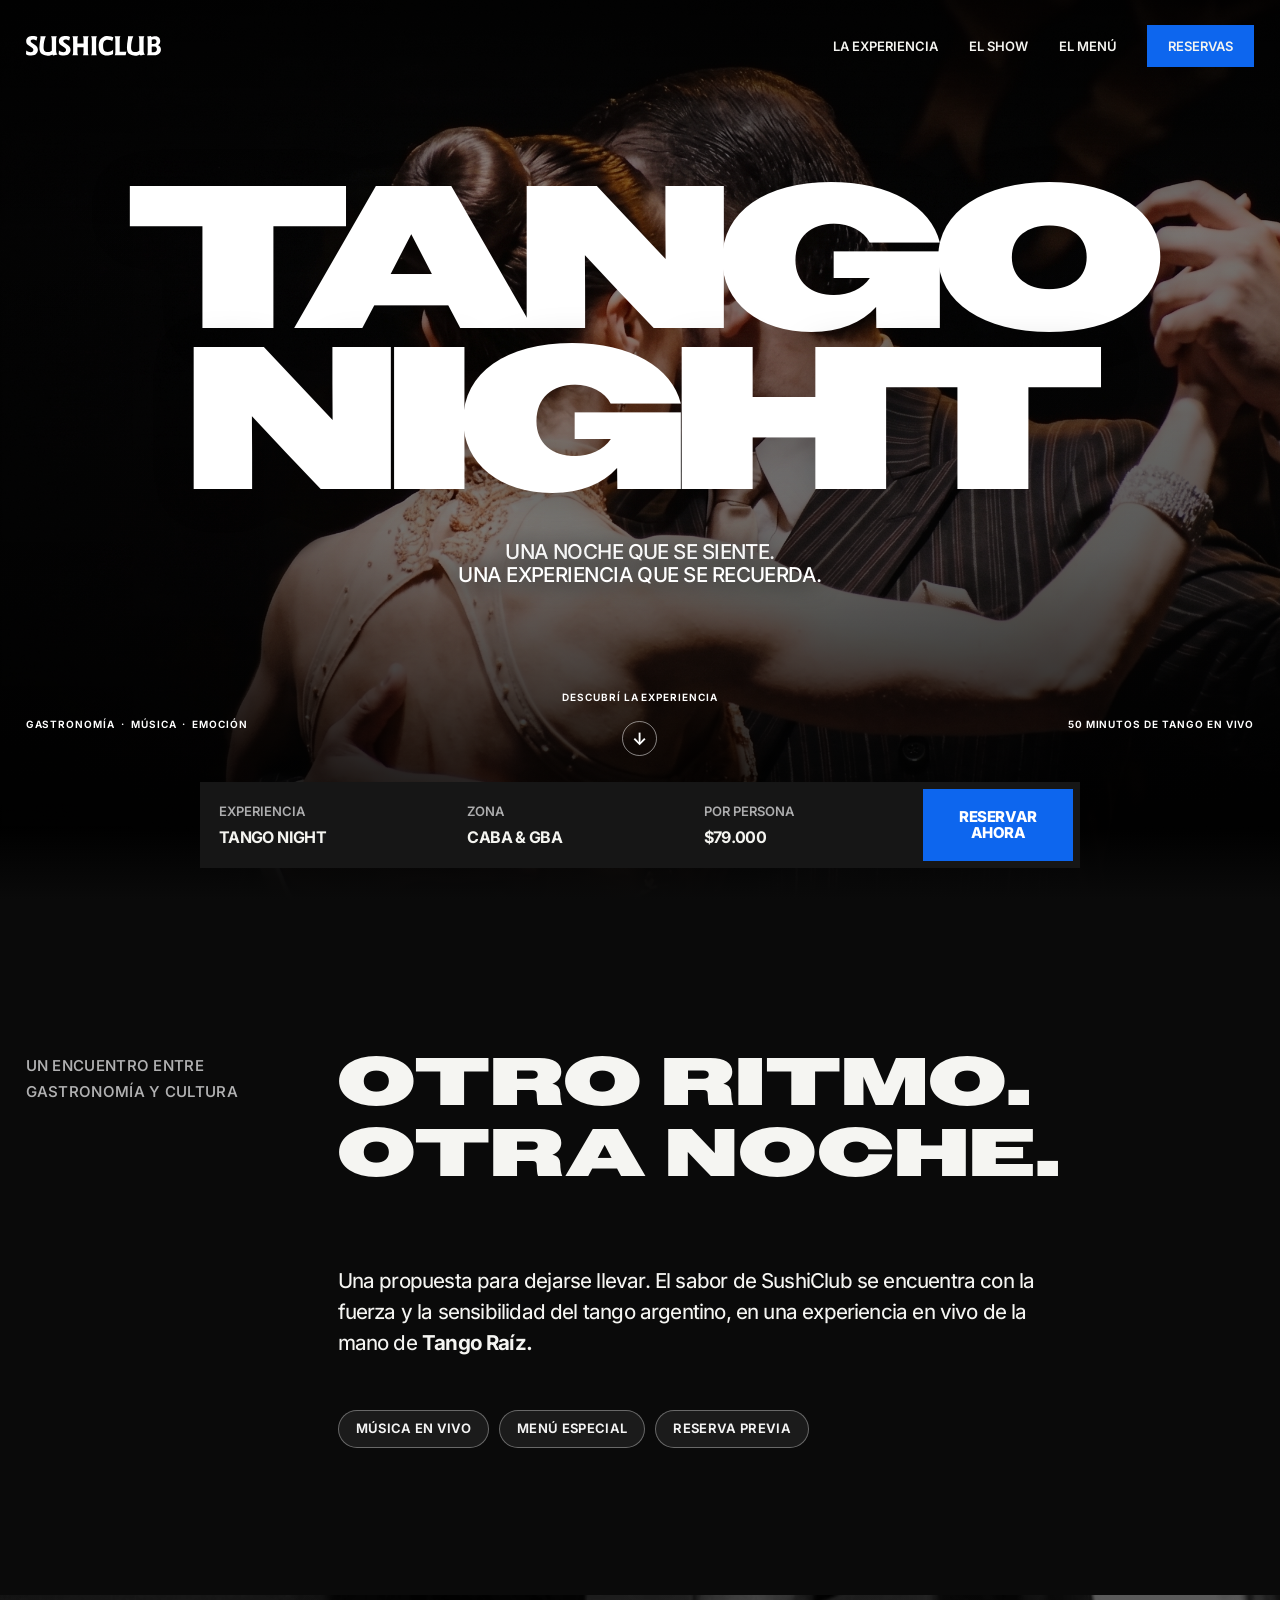
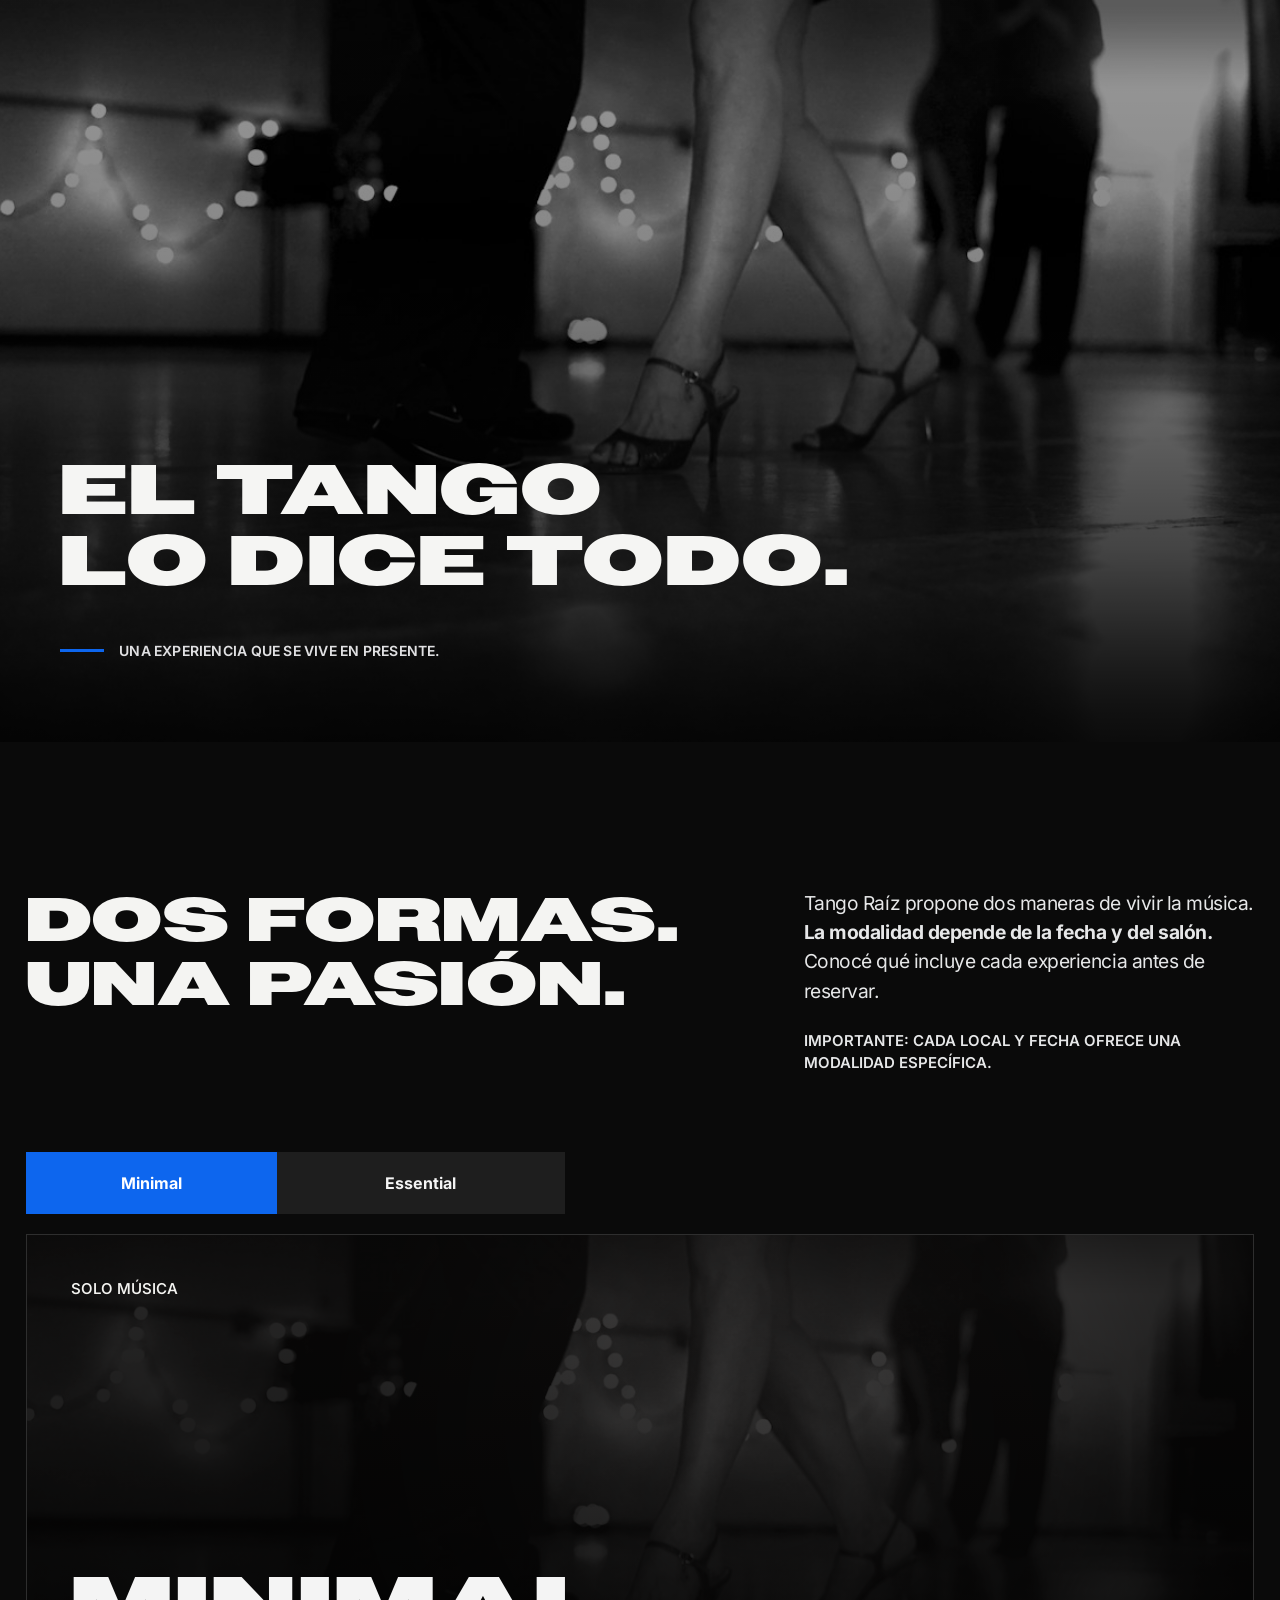
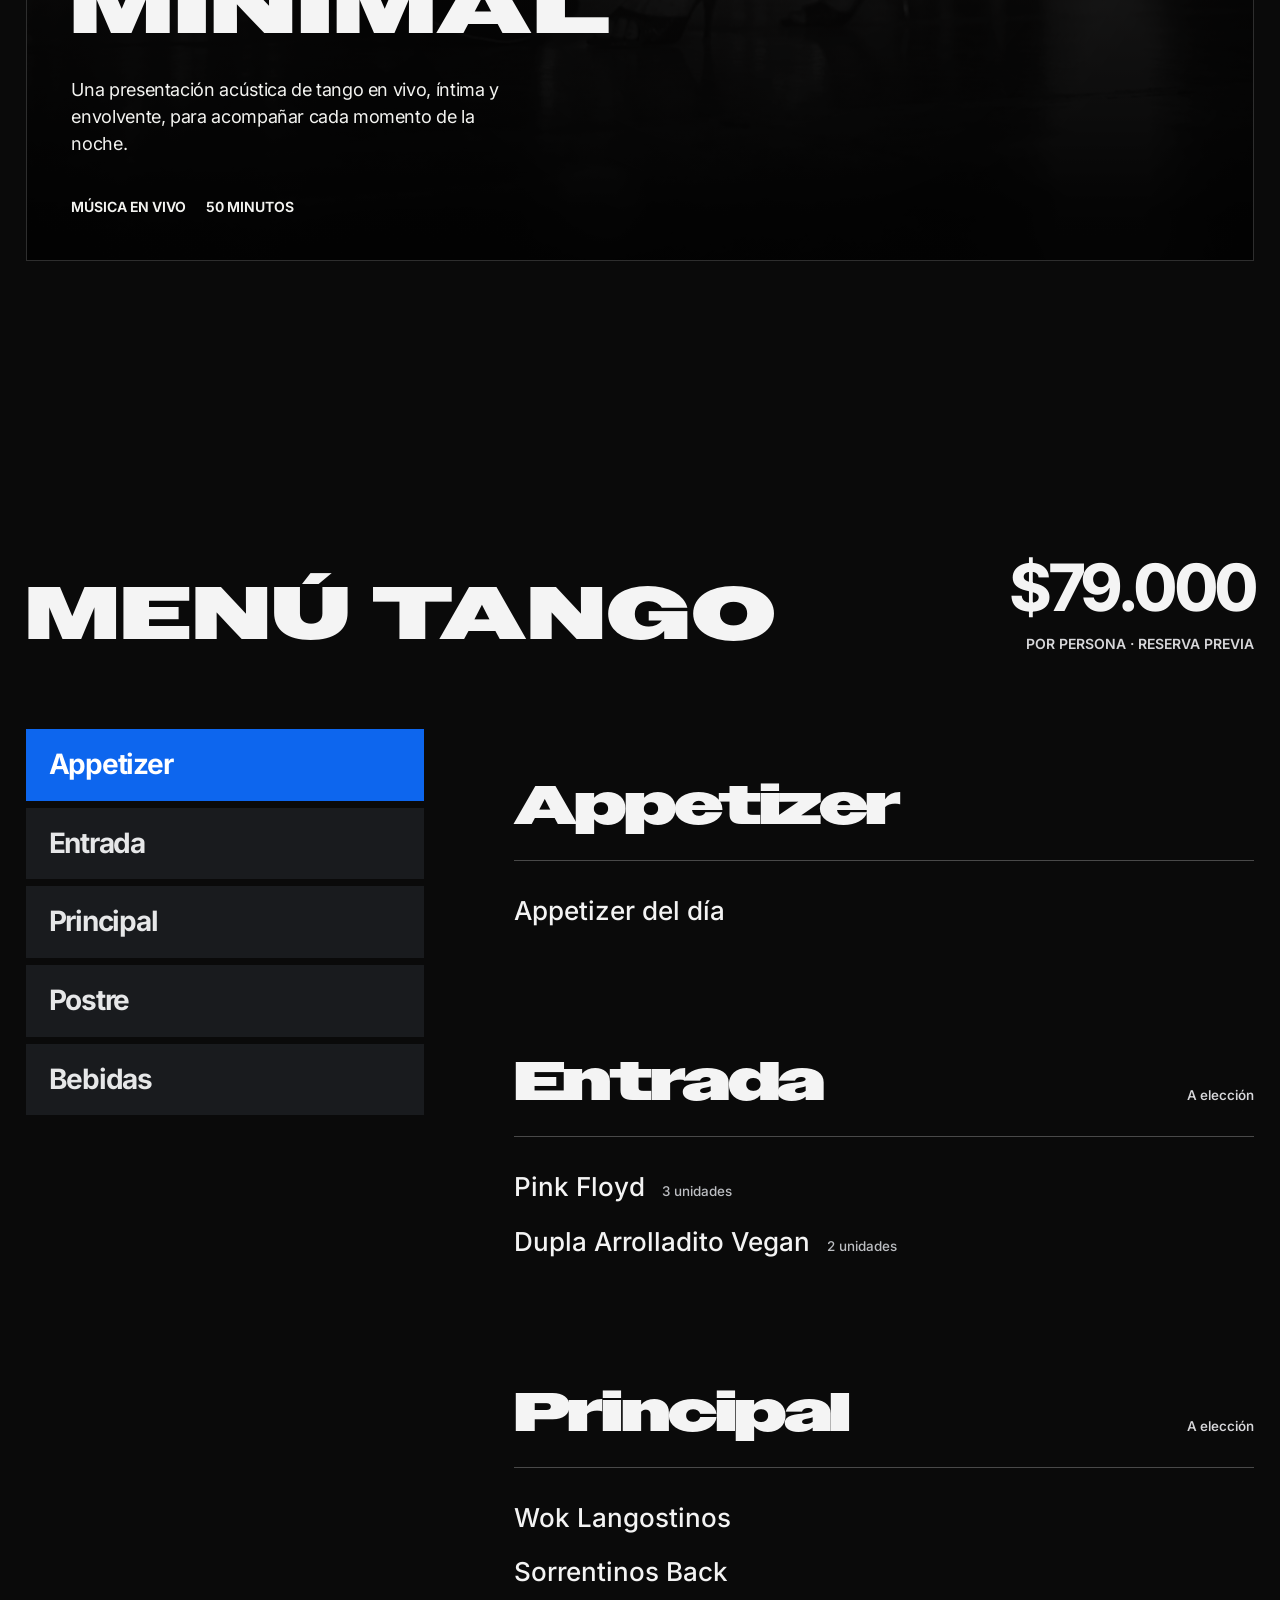
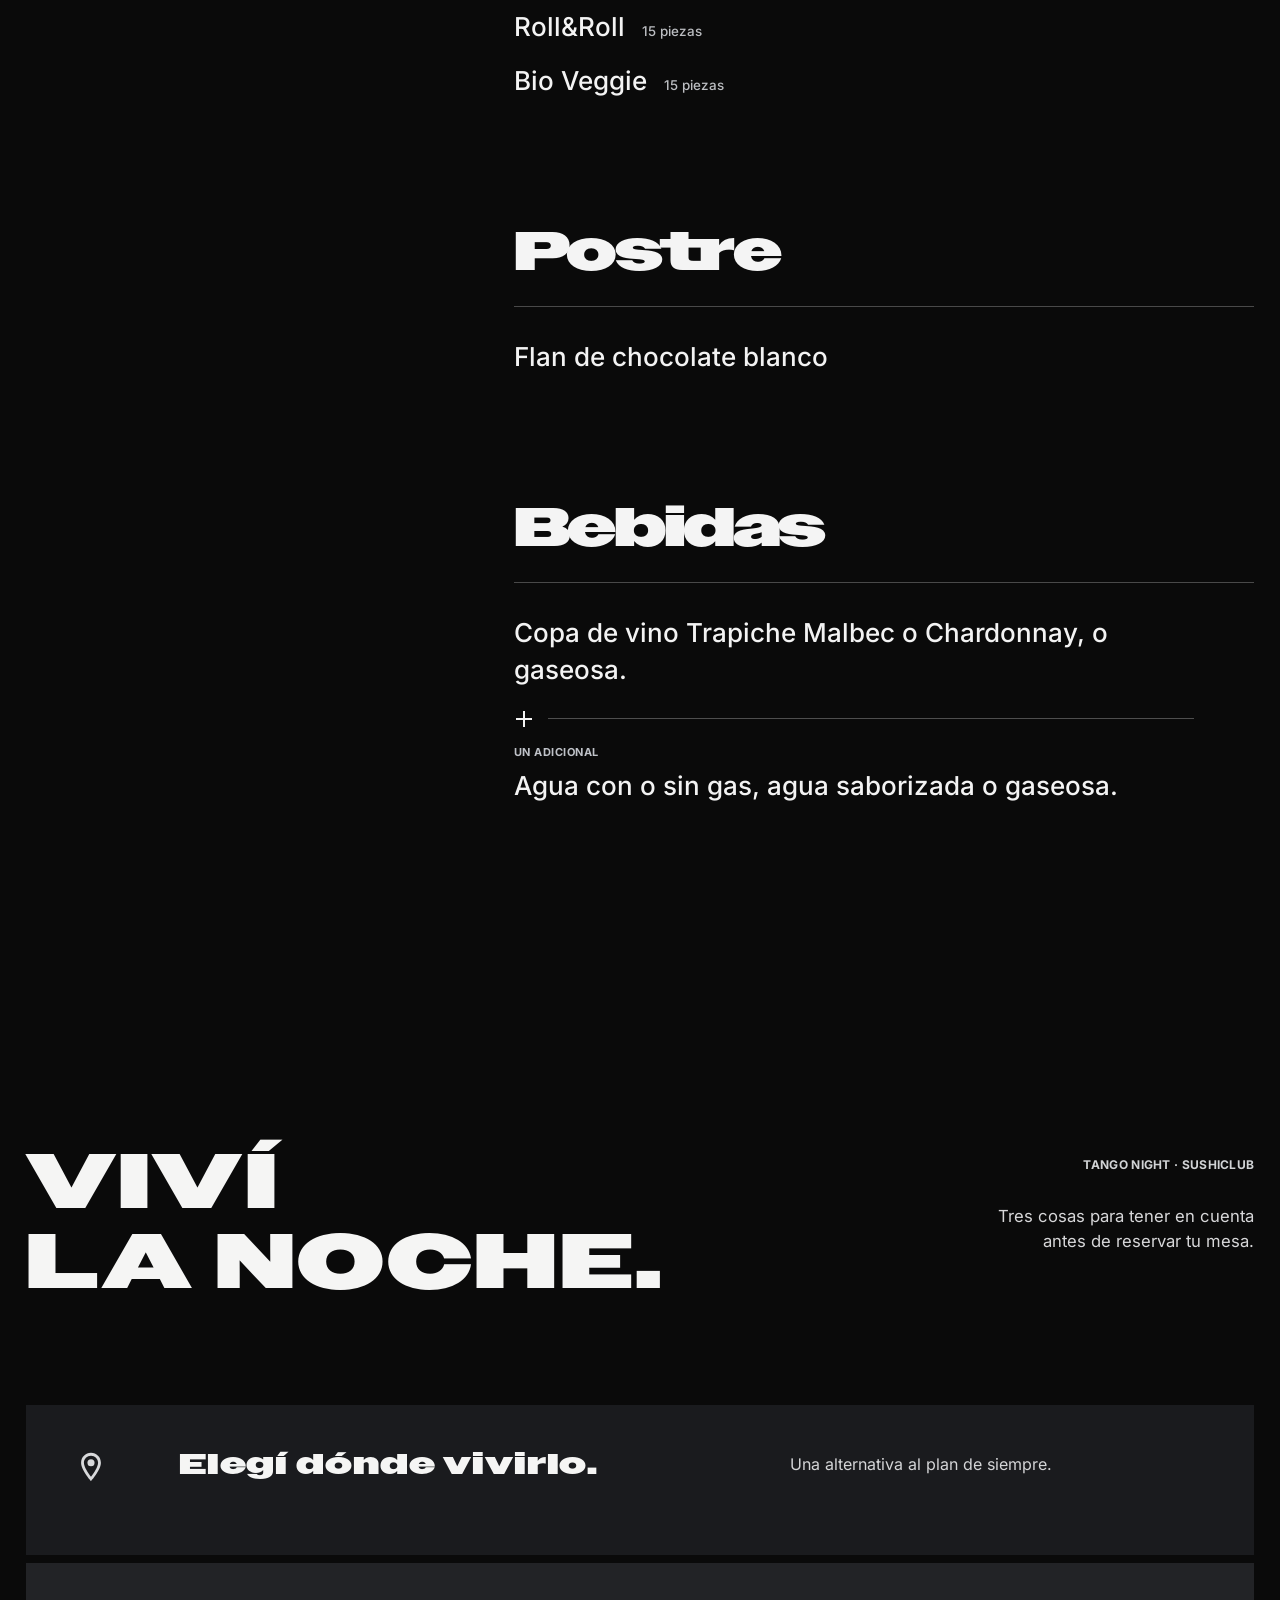
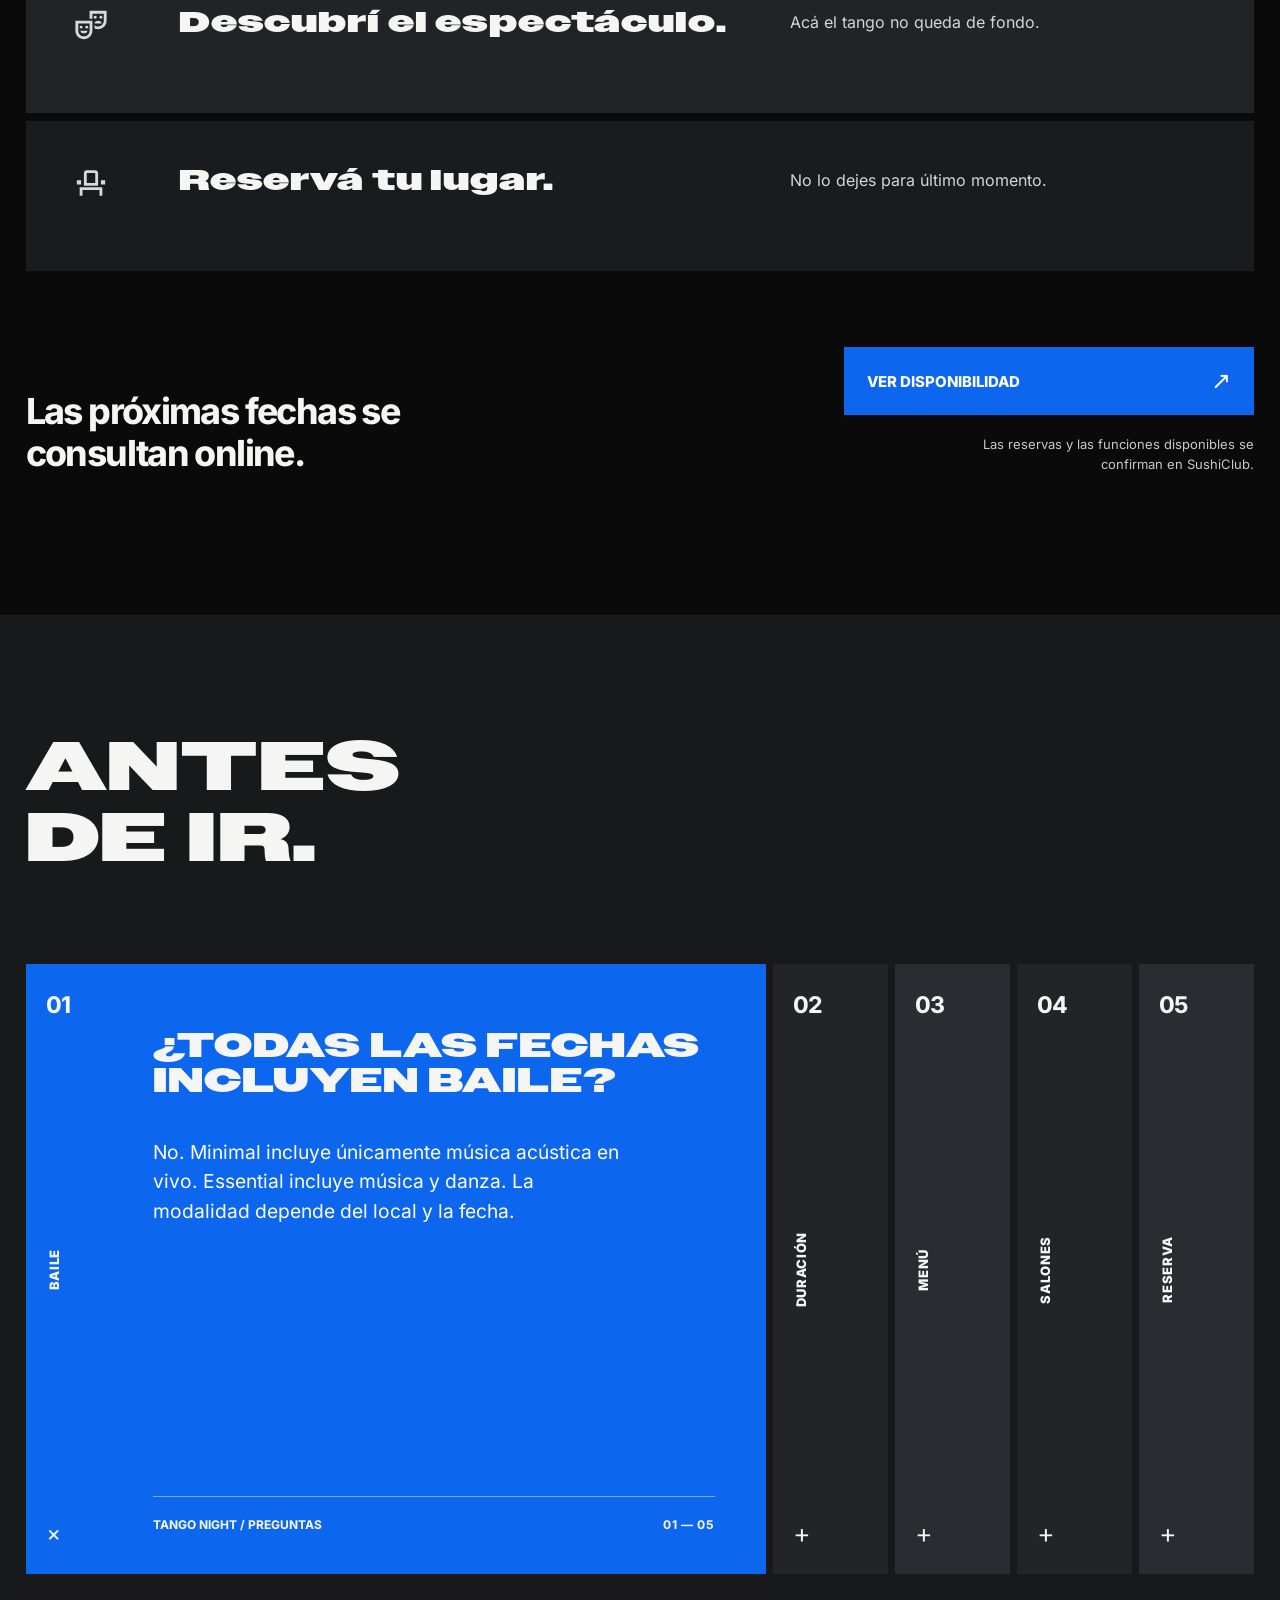
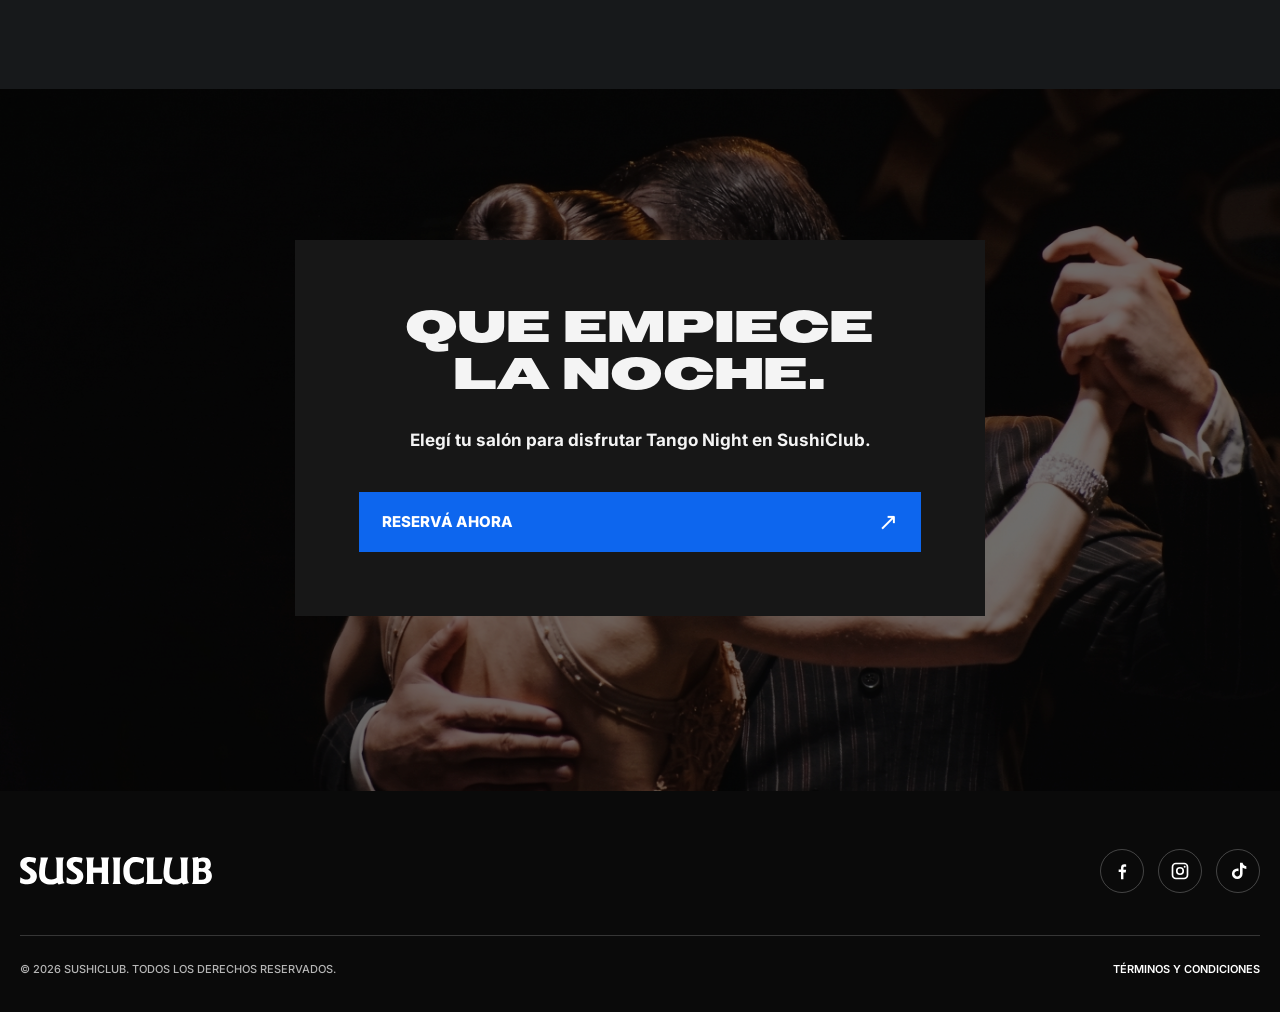
==== commit 5a64f0d3: "Remove arrows from menu section navigation" ====
--- a/index.html
+++ b/index.html
@@ -21,7 +21,7 @@
   <link rel="stylesheet" href="styles/responsive.css?v=motion-performance-2">
   <link rel="stylesheet" href="styles/motion.css?v=text-entrances-1">
   <link rel="stylesheet" href="styles/mobile-polish.css?v=tango-night-type-1">
-  <link rel="stylesheet" href="styles/landing.css?v=20261015-cta-inset">
+  <link rel="stylesheet" href="styles/landing.css?v=20261015-menu-indicators">
   <script src="scripts/config.js" defer></script>
   <script src="scripts/app.js?v=text-entrances-1" defer></script>
 </head>
@@ -130,11 +130,11 @@
           <aside class="rc-sidebar">
             <div class="rc-sticky">
               <nav class="rc-links" aria-label="Ir a cada parte del Menú Tango">
-                <a href="#menu-appetizer" data-rc-link="0" aria-current="location"><span>Appetizer</span><span aria-hidden="true">↗</span></a>
-                <a href="#menu-entrada" data-rc-link="1"><span>Entrada</span><span aria-hidden="true">↗</span></a>
-                <a href="#menu-principal" data-rc-link="2"><span>Principal</span><span aria-hidden="true">↗</span></a>
-                <a href="#menu-postre" data-rc-link="3"><span>Postre</span><span aria-hidden="true">↗</span></a>
-                <a href="#menu-bebidas" data-rc-link="4"><span>Bebidas</span><span aria-hidden="true">↗</span></a>
+                <a href="#menu-appetizer" data-rc-link="0" aria-current="location">Appetizer</a>
+                <a href="#menu-entrada" data-rc-link="1">Entrada</a>
+                <a href="#menu-principal" data-rc-link="2">Principal</a>
+                <a href="#menu-postre" data-rc-link="3">Postre</a>
+                <a href="#menu-bebidas" data-rc-link="4">Bebidas</a>
               </nav>
             </div>
           </aside>
--- a/styles/landing.css
+++ b/styles/landing.css
@@ -1002,7 +1002,6 @@
     outline:3px solid #0d66ee;
     outline-offset:3px;
   }
-  .menu-recorrido .rc-links a span:last-child { font-size:17px; font-weight:540; }
   .menu-recorrido .rc-description {
     max-width:35ch;
     margin-top:32px;
@@ -1183,7 +1182,6 @@
       font-size:15px;
       white-space:nowrap;
     }
-    .menu-recorrido .rc-links a span:last-child,
     .menu-recorrido .rc-description { display:none; }
     .menu-recorrido .rc-course {
       min-height:0;
@@ -2061,14 +2059,9 @@
   .menu-recorrido .rc-links a {
     transition:background-color 160ms var(--ease-out),color 160ms var(--ease-out);
   }
-  .menu-recorrido .rc-links a span:last-child {
-    display:inline-block;
-    transition:transform 160ms var(--ease-out);
-  }
   @media (hover:hover) and (pointer:fine) {
     .menu-recorrido .rc-links a:hover { background:#27292c; }
     .menu-recorrido .rc-links a[aria-current="location"]:hover { background:#0d66ee; }
-    .menu-recorrido .rc-links a:hover span:last-child { transform:translate3d(2px,-2px,0); }
   }
   .menu-recorrido .rc-links a:active { background:#32363d; }
   .menu-recorrido .rc-links a[aria-current="location"]:active { background:#0b58cc; }
@@ -2090,7 +2083,6 @@
   }
   @media (prefers-reduced-motion:reduce) {
     .menu-recorrido .rc-links a,
-    .menu-recorrido .rc-links a span:last-child,
     .format-choice__tabs label { transition:none; }
   }
 }
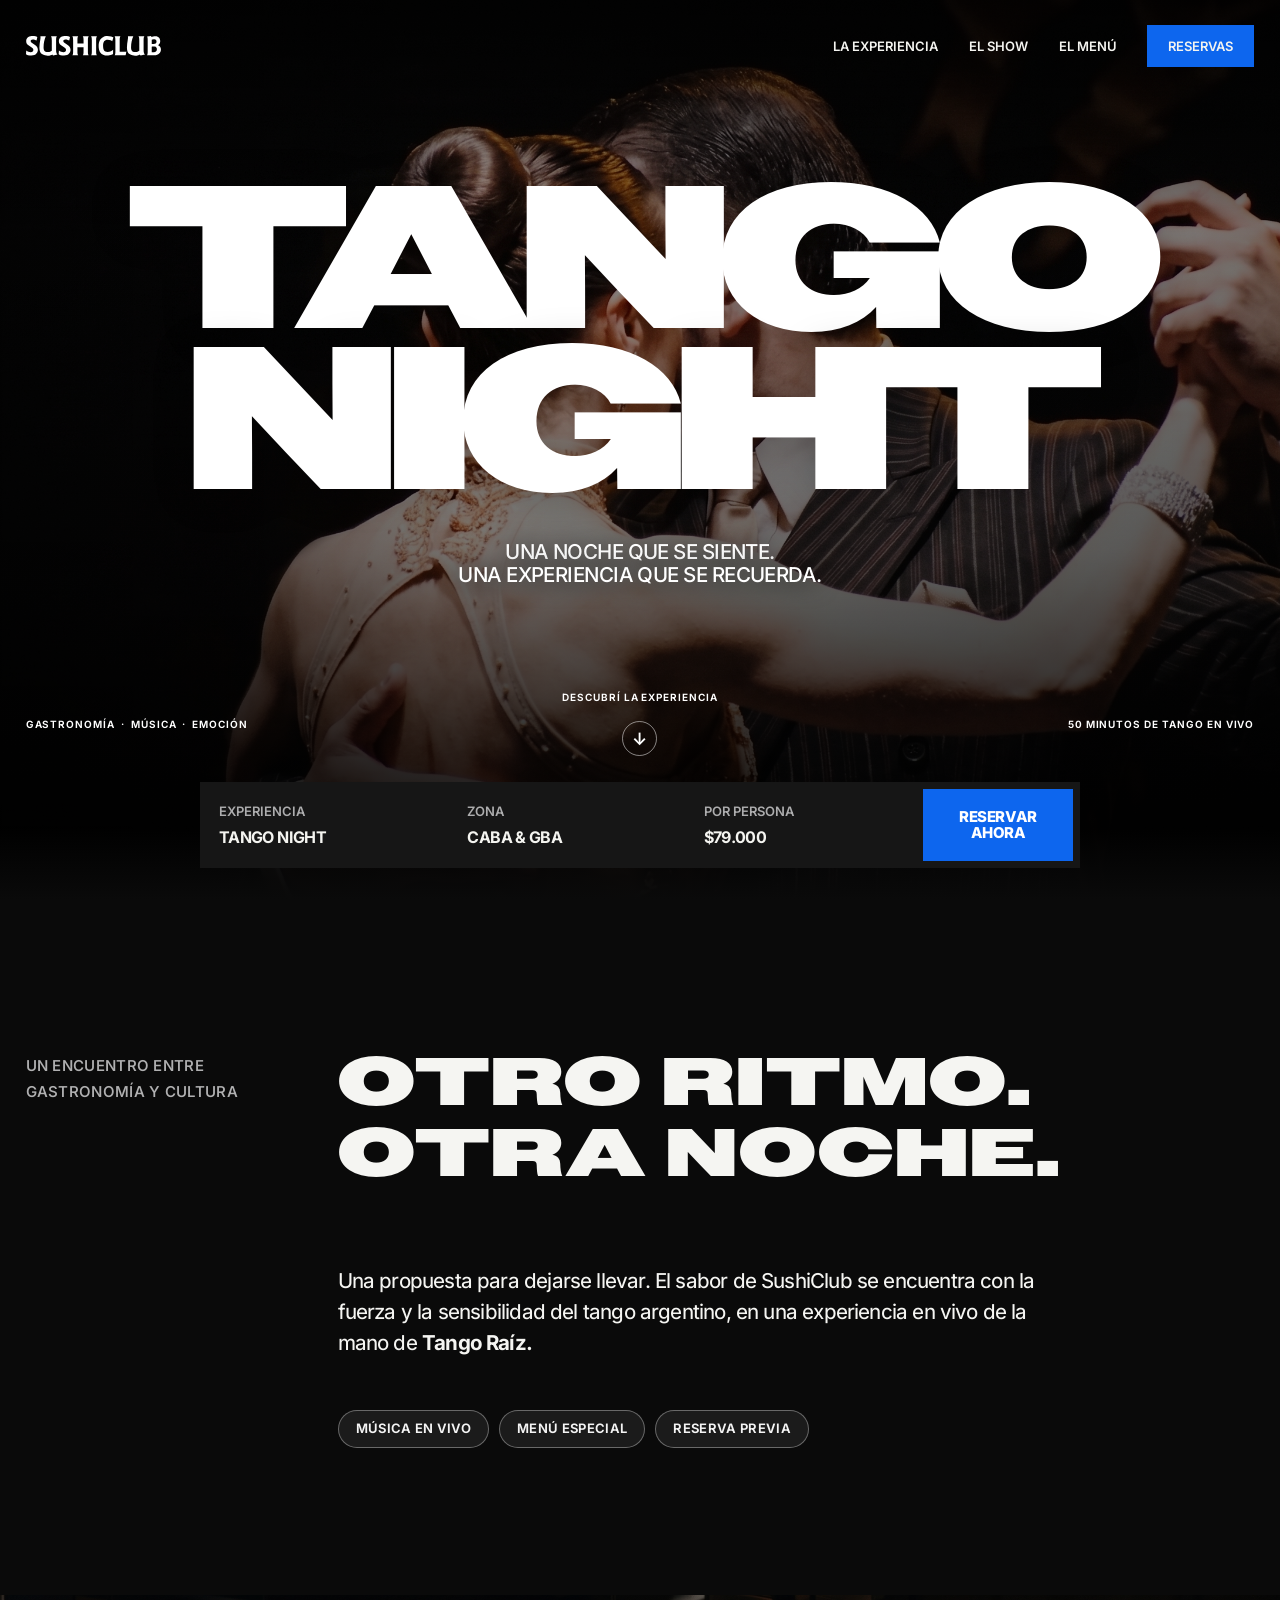
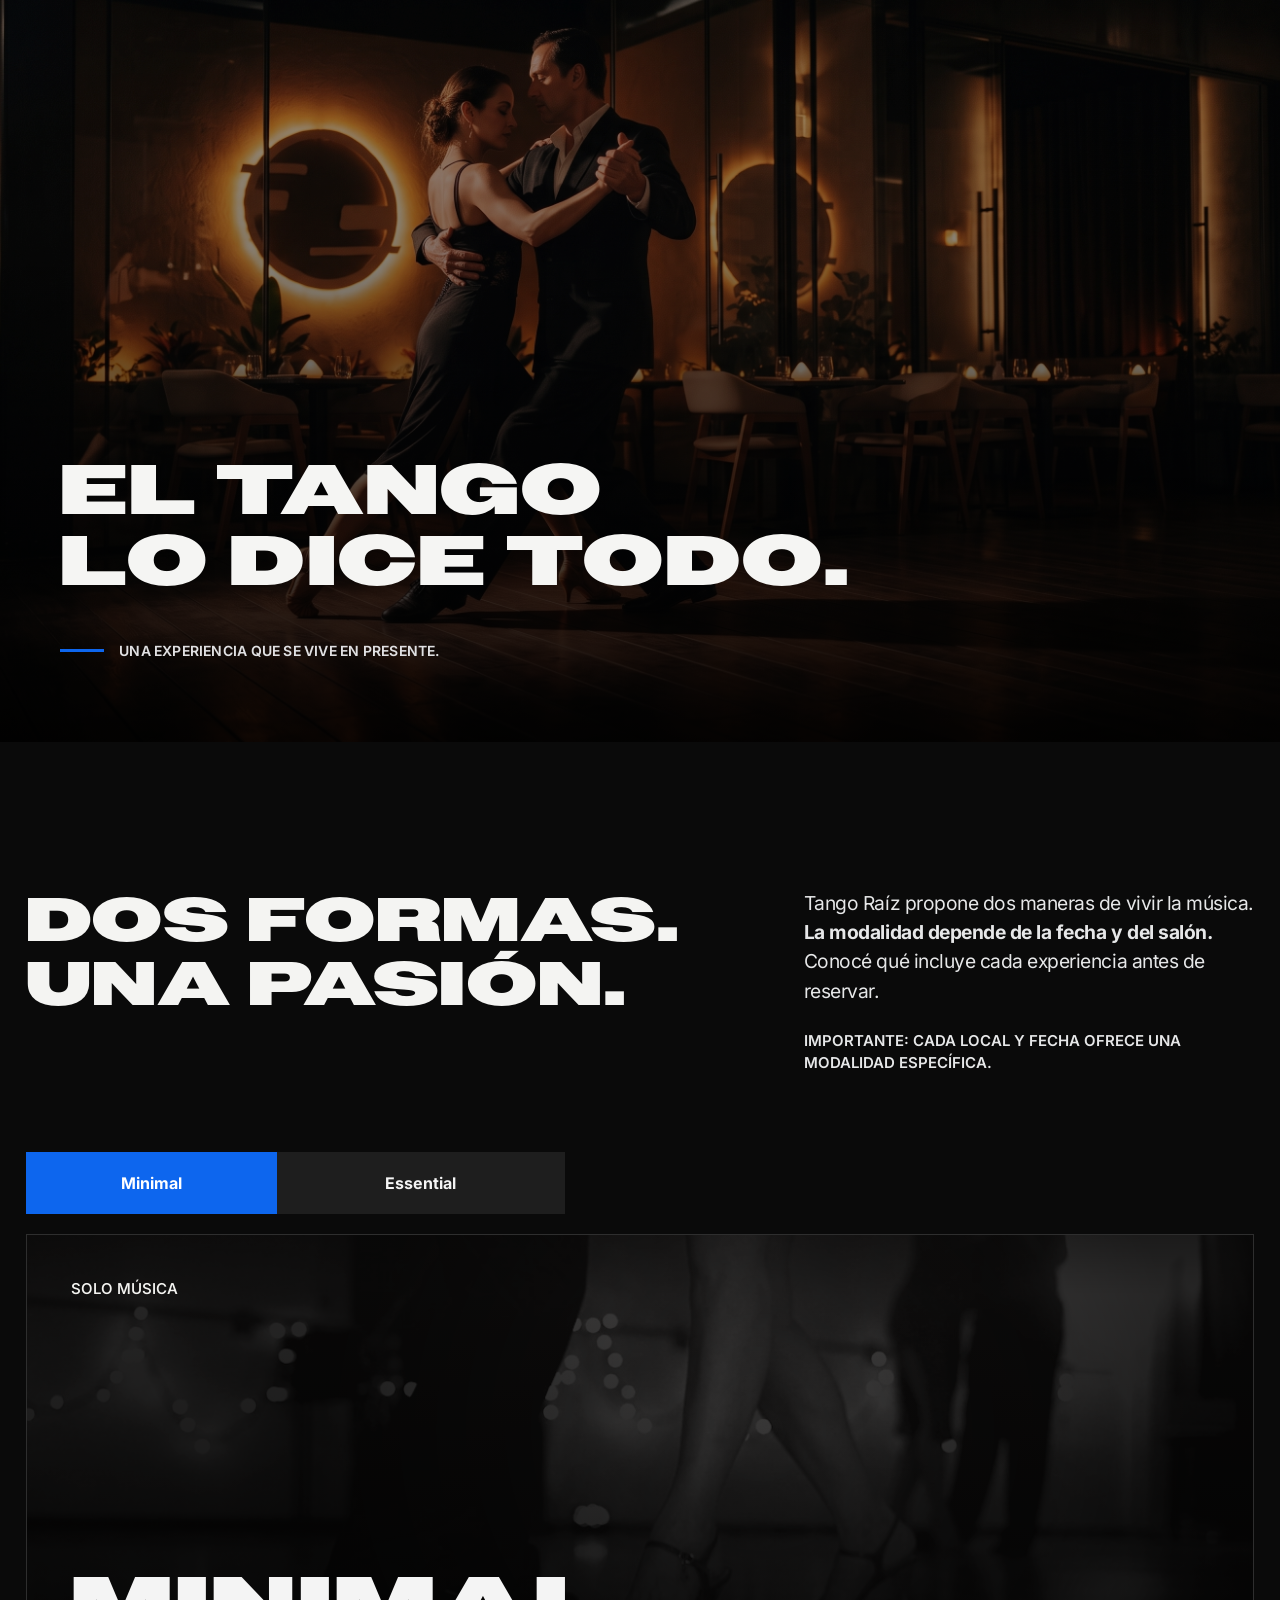
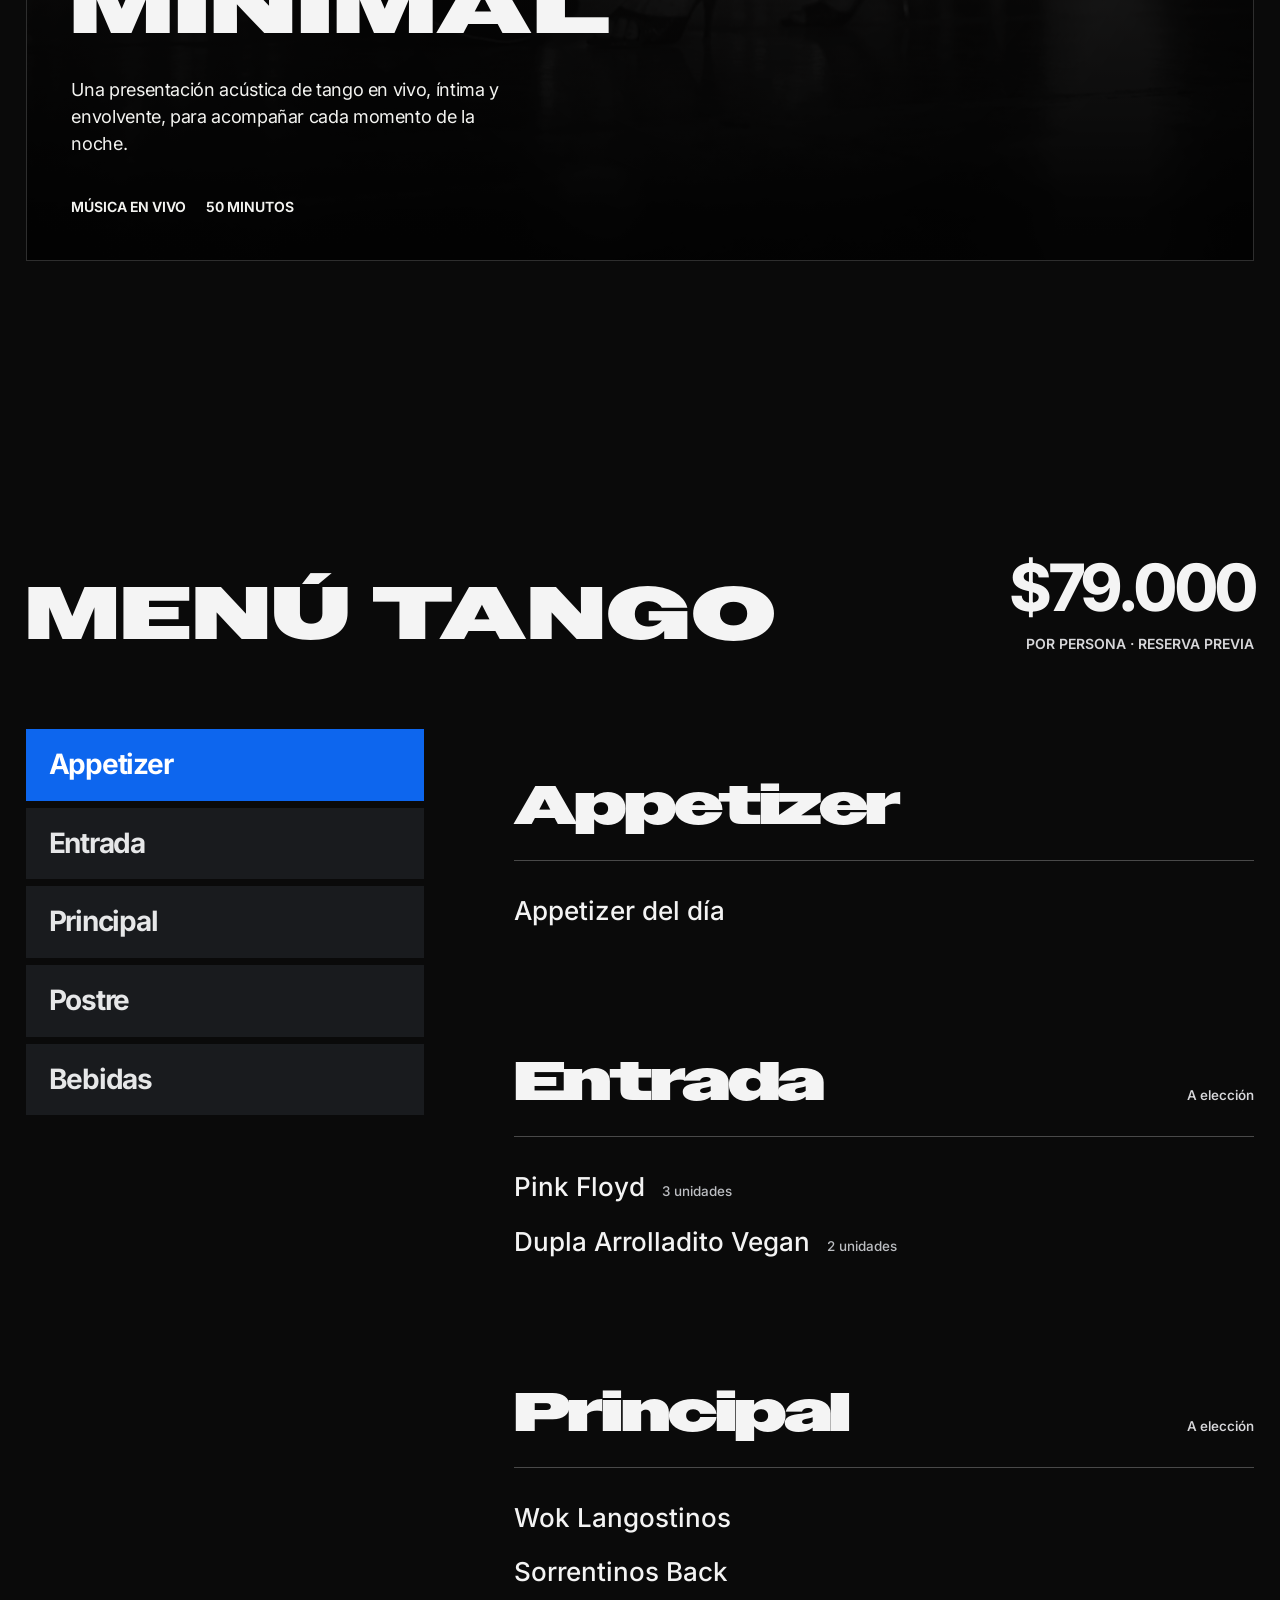
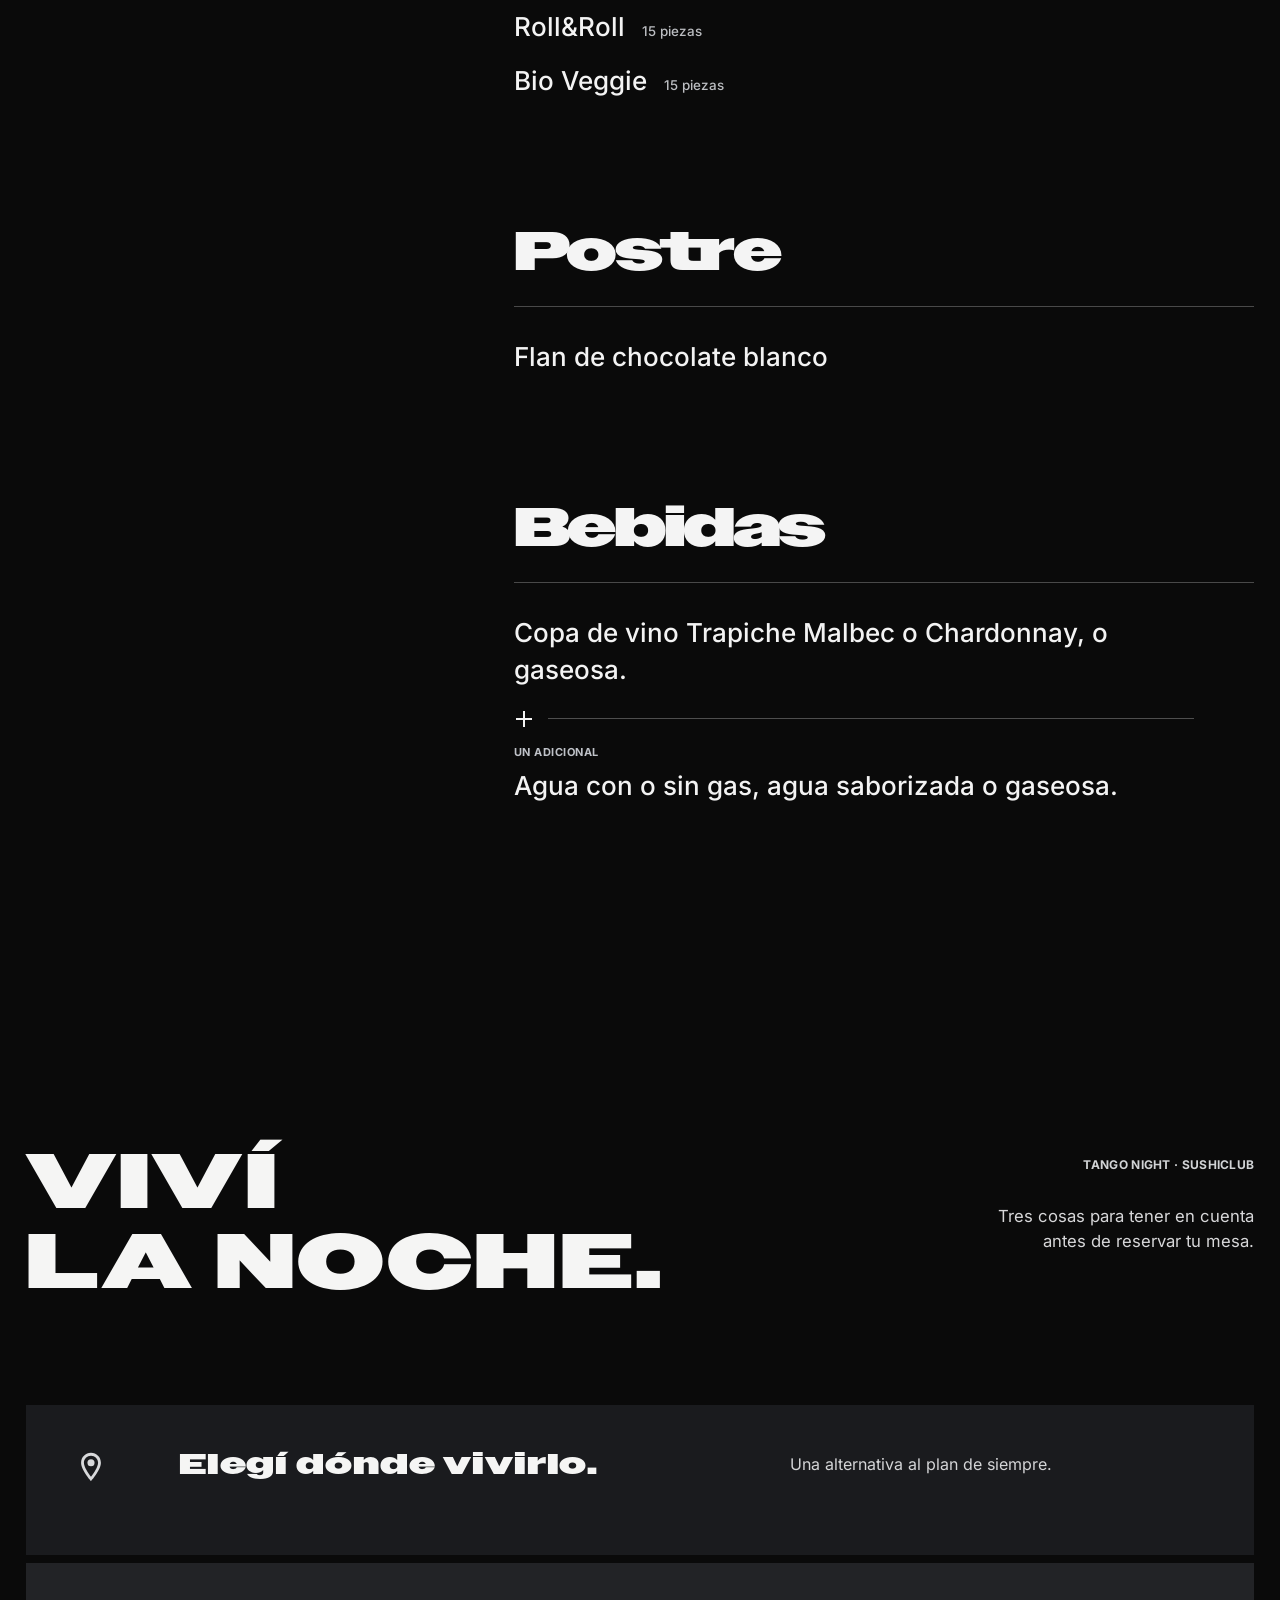
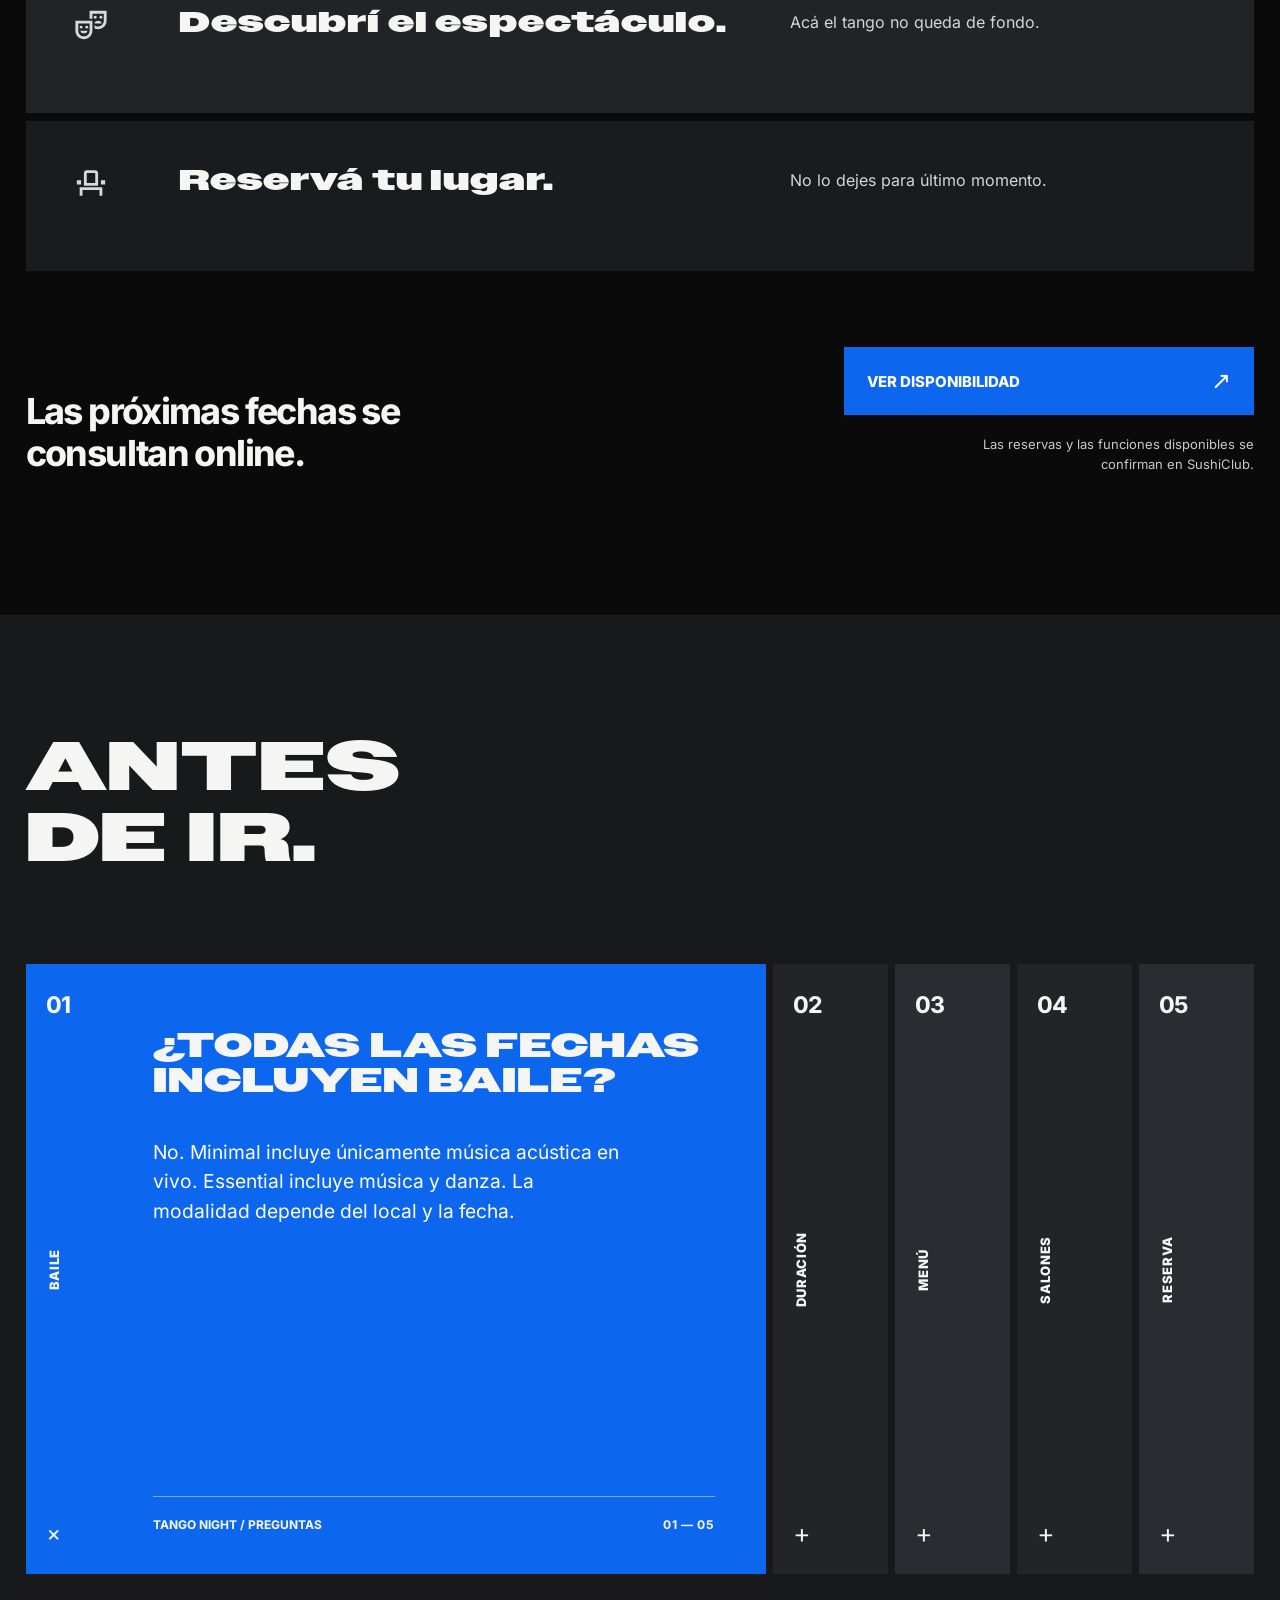
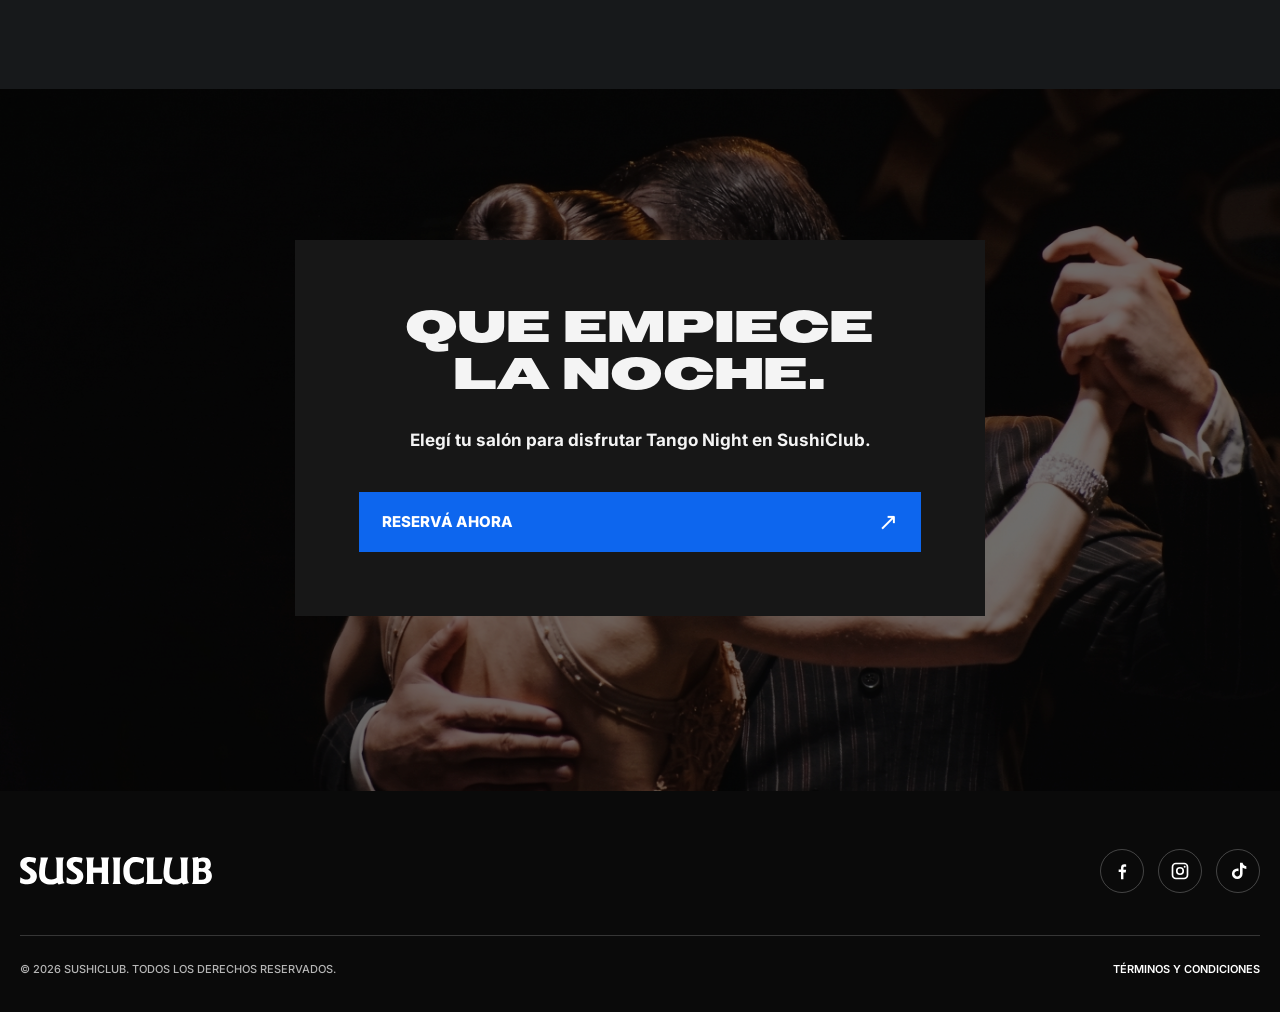
==== commit 40e25cd8: "Use tango photo in interlude section" ====
--- a/index.html
+++ b/index.html
@@ -76,7 +76,7 @@
     </section>
 
     <section class="interlude interlude--scene" id="interlude" aria-labelledby="interlude-title">
-      <figure class="scene__photo" aria-hidden="true"><img src="assets/intimate-tango.jpg" alt="" width="1200" height="800" loading="lazy" decoding="async"></figure>
+      <figure class="scene__photo" aria-hidden="true"><img src="assets/tango.jpg" alt="" width="1200" height="800" loading="lazy" decoding="async"></figure>
       <div class="scene__shade" aria-hidden="true"></div>
       <div class="scene__content">
         <h2 class="scene__quote reveal" id="interlude-title">EL TANGO<br>LO DICE TODO.</h2>
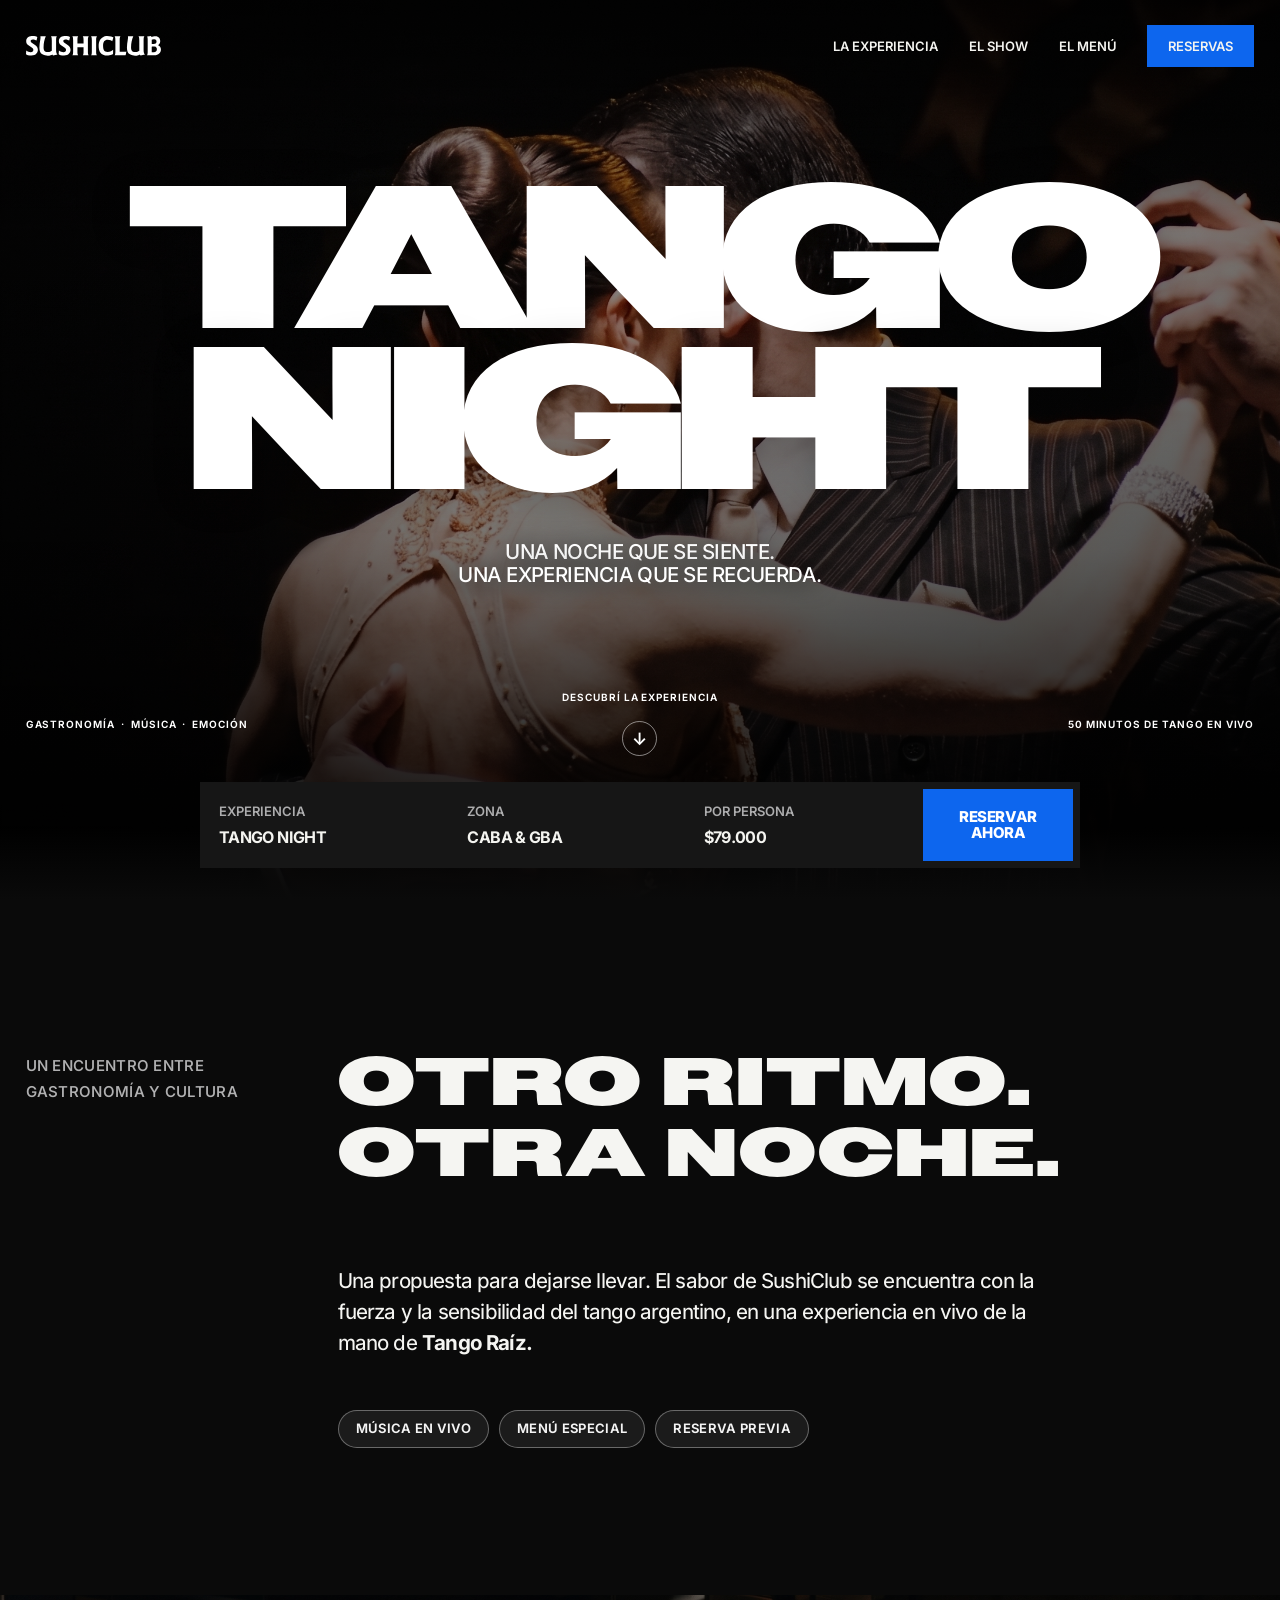
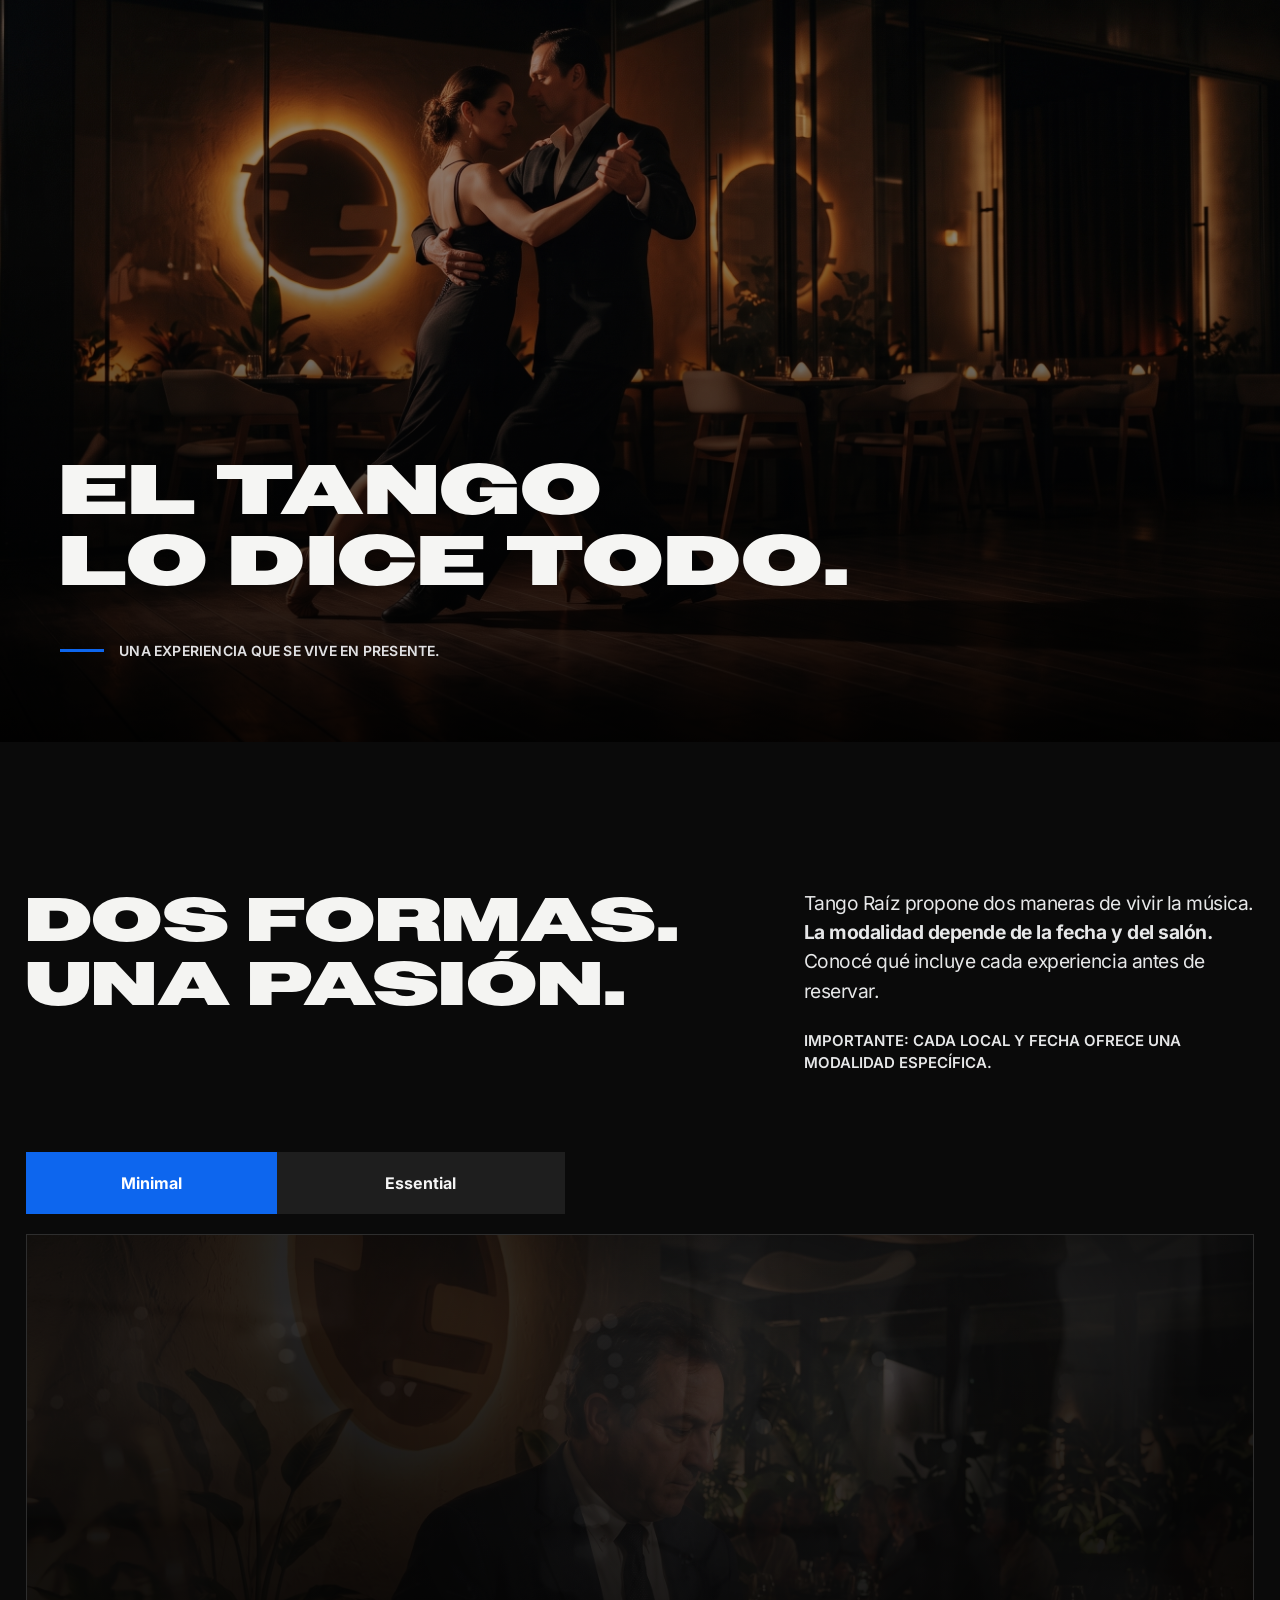
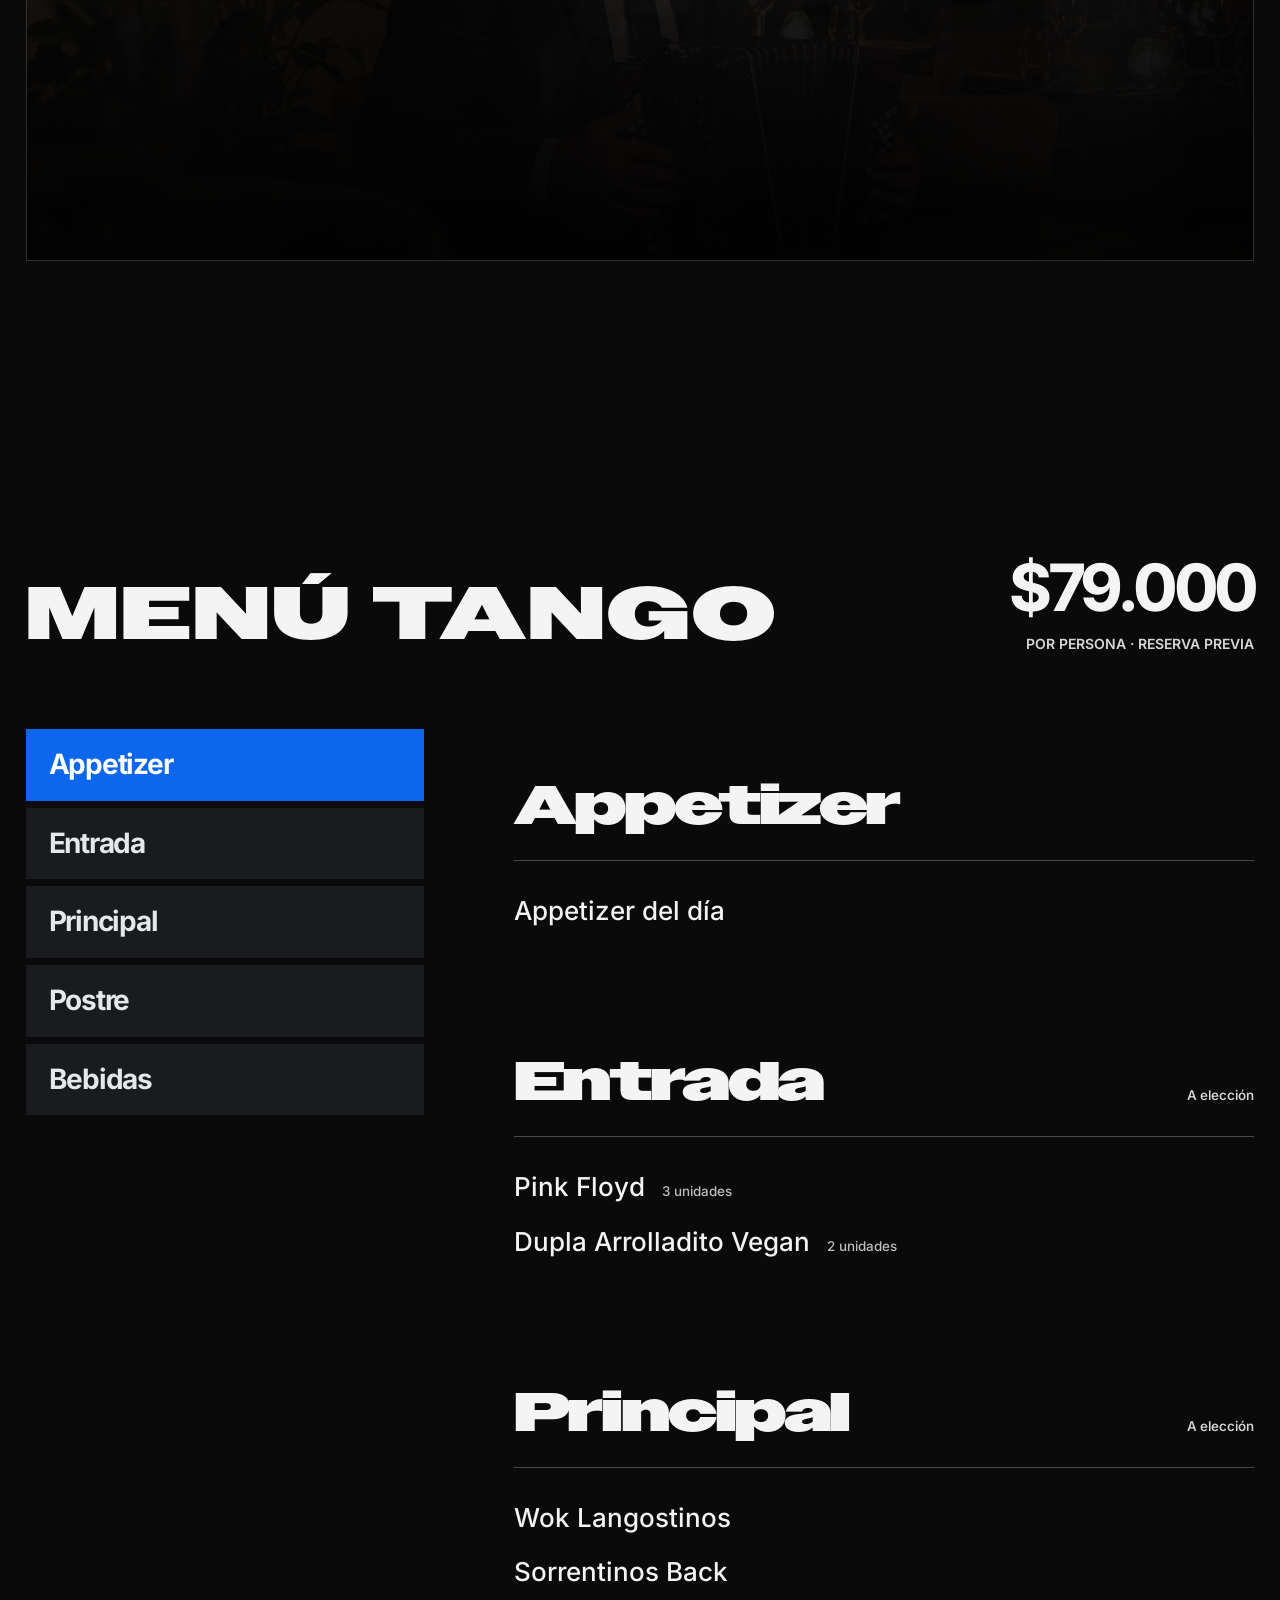
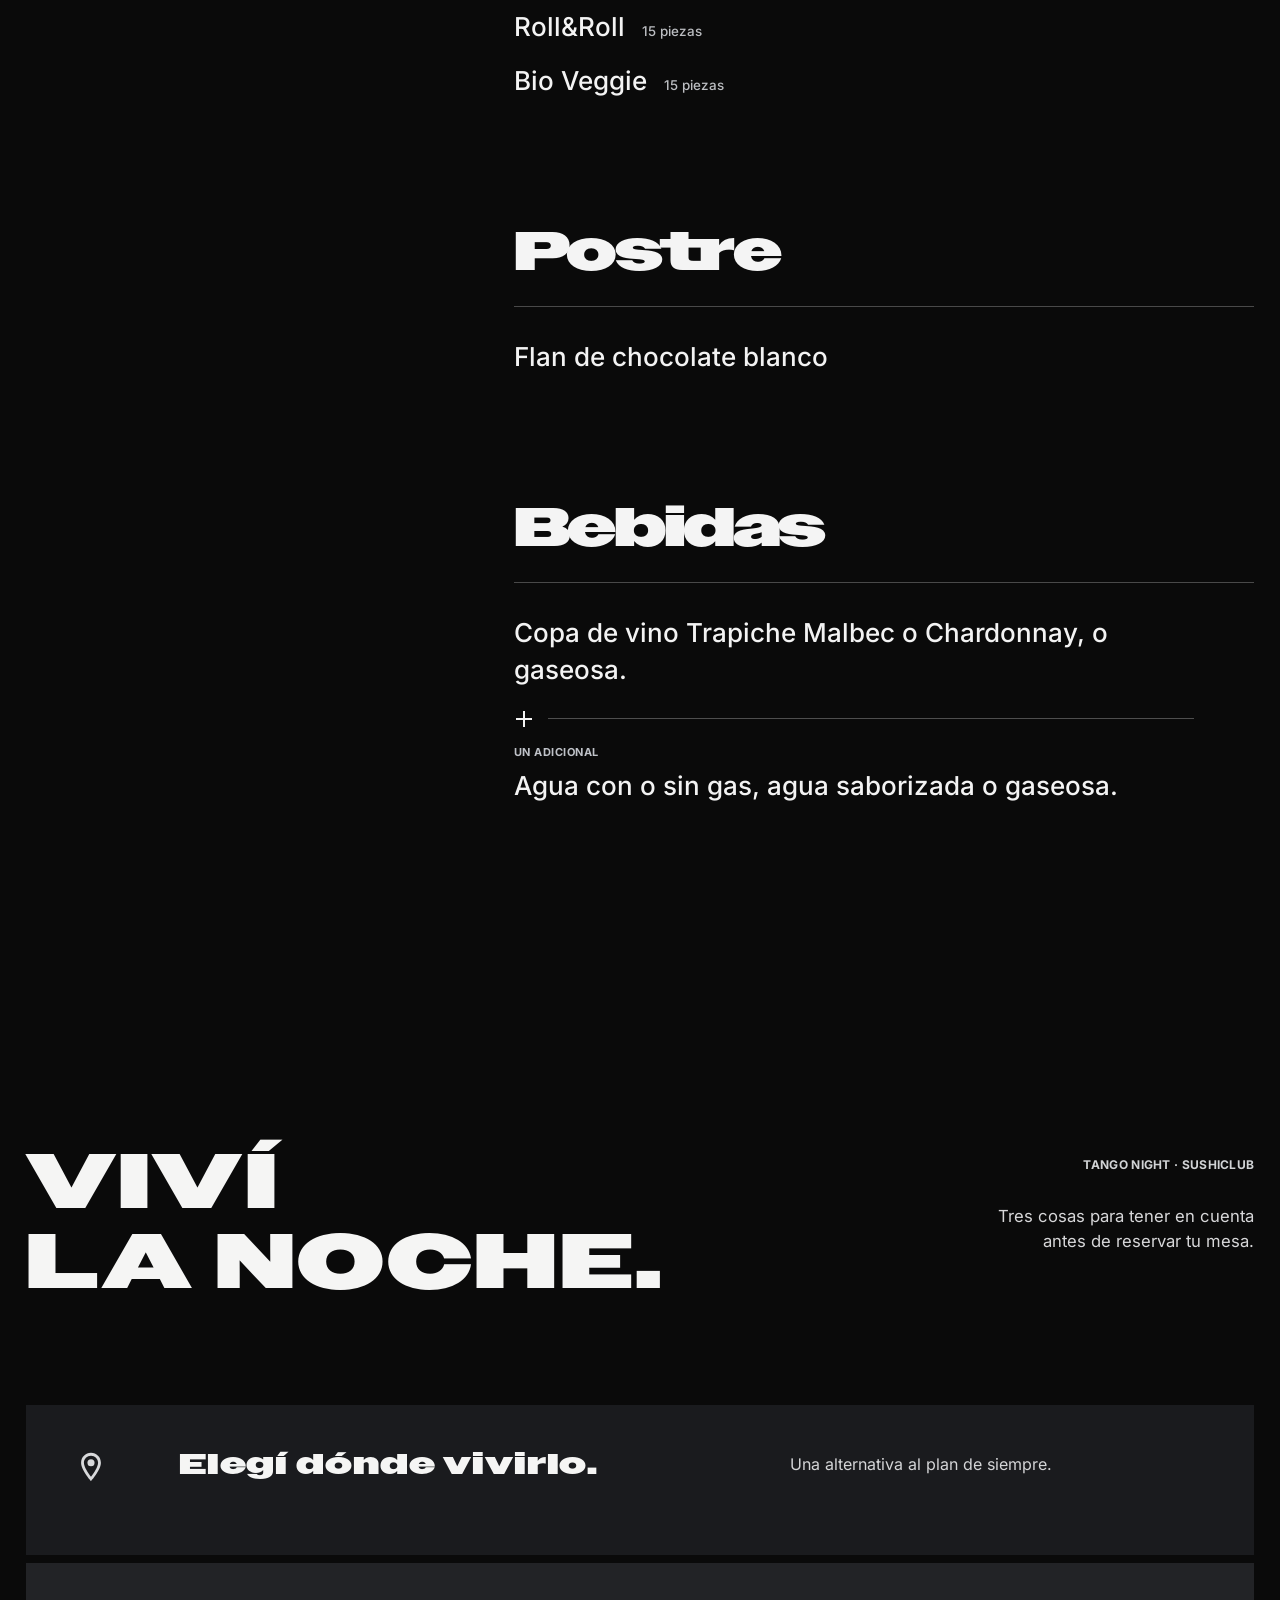
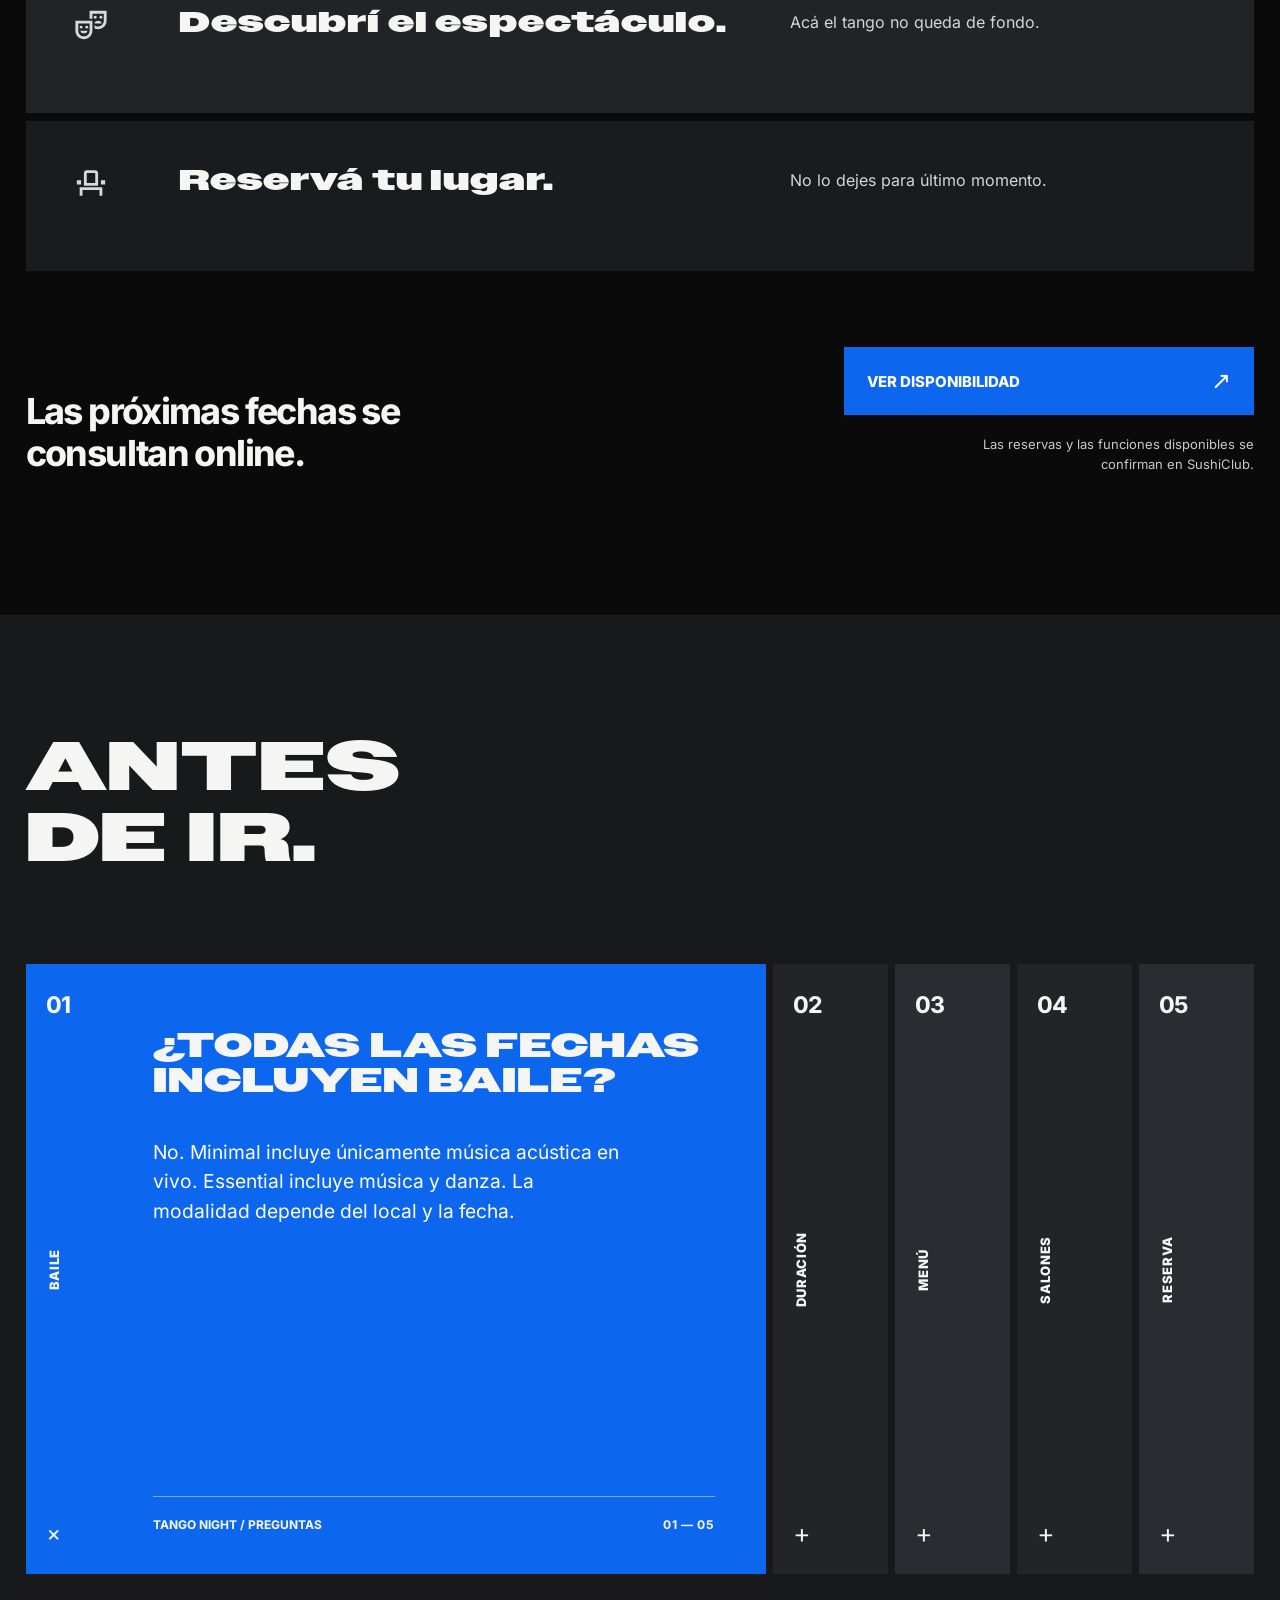
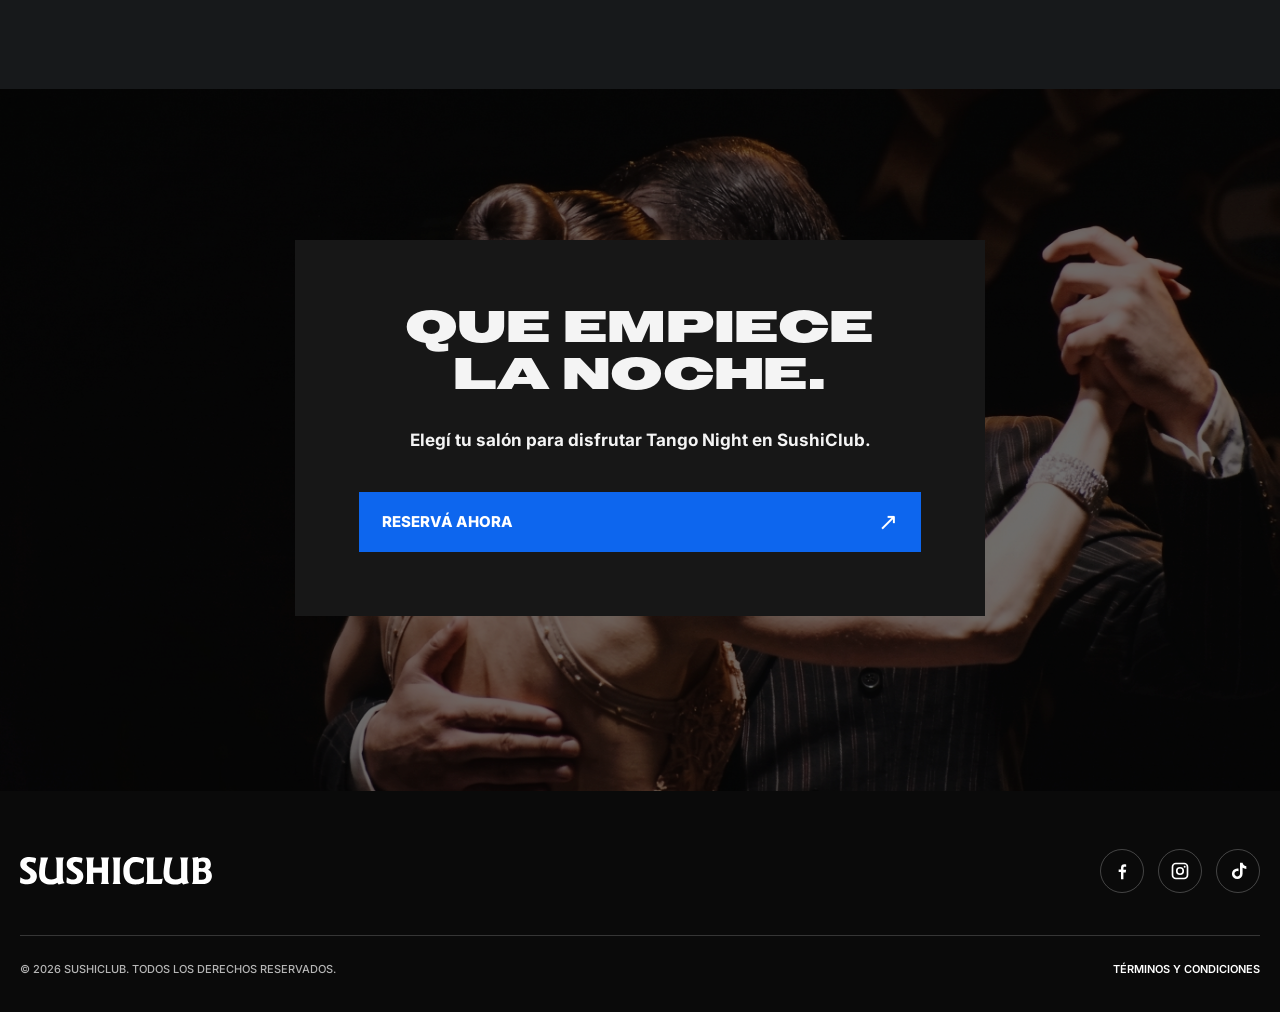
==== commit 04458edd: "Update Tango Night event photography and mobile crop" ====
--- a/index.html
+++ b/index.html
@@ -21,7 +21,7 @@
   <link rel="stylesheet" href="styles/responsive.css?v=motion-performance-2">
   <link rel="stylesheet" href="styles/motion.css?v=text-entrances-1">
   <link rel="stylesheet" href="styles/mobile-polish.css?v=tango-night-type-1">
-  <link rel="stylesheet" href="styles/landing.css?v=20261015-menu-indicators">
+  <link rel="stylesheet" href="styles/landing.css?v=20261015-images-2">
   <script src="scripts/config.js" defer></script>
   <script src="scripts/app.js?v=text-entrances-1" defer></script>
 </head>
@@ -103,12 +103,12 @@
           </div>
           <div class="format-grid">
           <article class="format-card format-card--minimal reveal">
-            <div class="format-card__backdrop" aria-hidden="true"><div class="bandoneon-art"><span></span><span></span><span></span><span></span><span></span><span></span><span></span></div></div>
+            <div class="format-card__backdrop" aria-hidden="true"><img src="assets/acordion.jpg" alt="" loading="lazy" decoding="async"></div>
             <div class="format-card__top"><span class="format-card__tag">SOLO MÚSICA</span></div>
             <div class="format-card__body"><h3>MINIMAL</h3><p>Una presentación acústica de tango en vivo, íntima y envolvente, para acompañar cada momento de la noche.</p><div class="format-card__features"><span>MÚSICA EN VIVO</span><span>50 MINUTOS</span></div></div>
           </article>
           <article class="format-card format-card--essential reveal">
-            <div class="format-card__backdrop" aria-hidden="true"><img src="assets/essential-tango.jpg" width="1200" height="800" alt="" loading="lazy" decoding="async"></div>
+            <div class="format-card__backdrop" aria-hidden="true"><img src="assets/tango_sushi.jpg" alt="" loading="lazy" decoding="async"></div>
             <div class="format-card__top"><span class="format-card__tag">MÚSICA + DANZA</span></div>
             <div class="format-card__body"><h3>ESSENTIAL</h3><p>Una puesta en escena que reúne música y danza en vivo. El tango se escucha, se mira y se siente.</p><div class="format-card__features"><span>MÚSICA &amp; DANZA EN VIVO</span><span>50 MINUTOS</span></div></div>
           </article>
--- a/styles/landing.css
+++ b/styles/landing.css
@@ -109,7 +109,7 @@
     border-radius:0;
   }
   .format-card--minimal { background:#111214; }
-  .format-card--minimal .format-card__backdrop { opacity:.27; }
+  .format-card--minimal .format-card__backdrop { opacity:.92; }
   .format-card--essential .format-card__backdrop { opacity:.92; }
   .format-card--essential .format-card__backdrop::after { background:rgba(0,0,0,.38); }
   .format-card__number,.format-card__eyebrow { display:none; }
@@ -1276,6 +1276,7 @@
   }
   @media (max-width:760px) {
     .interlude.interlude--scene { min-height:680px; }
+    .interlude--scene .scene__photo img { object-position:30% 46%; }
     .interlude--scene .scene__content {
       width:100%;
       padding:210px 20px 95px;
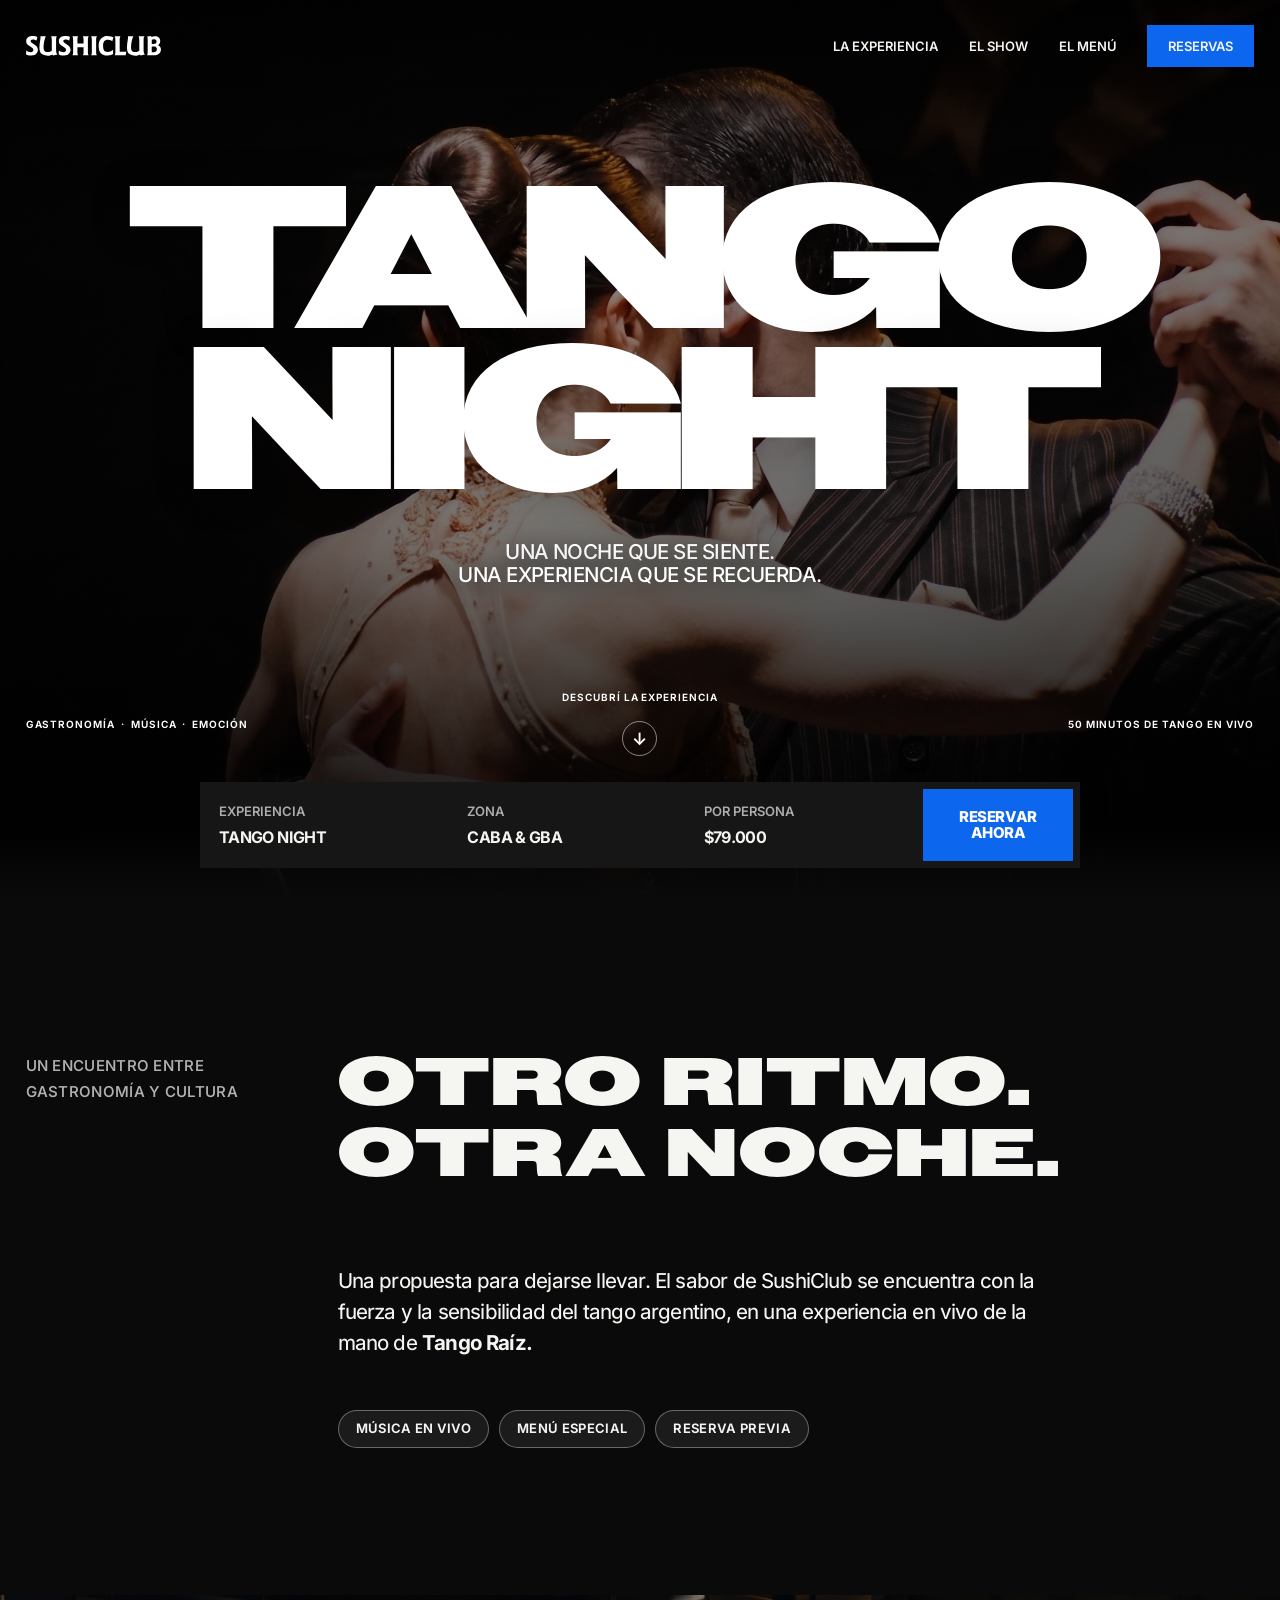
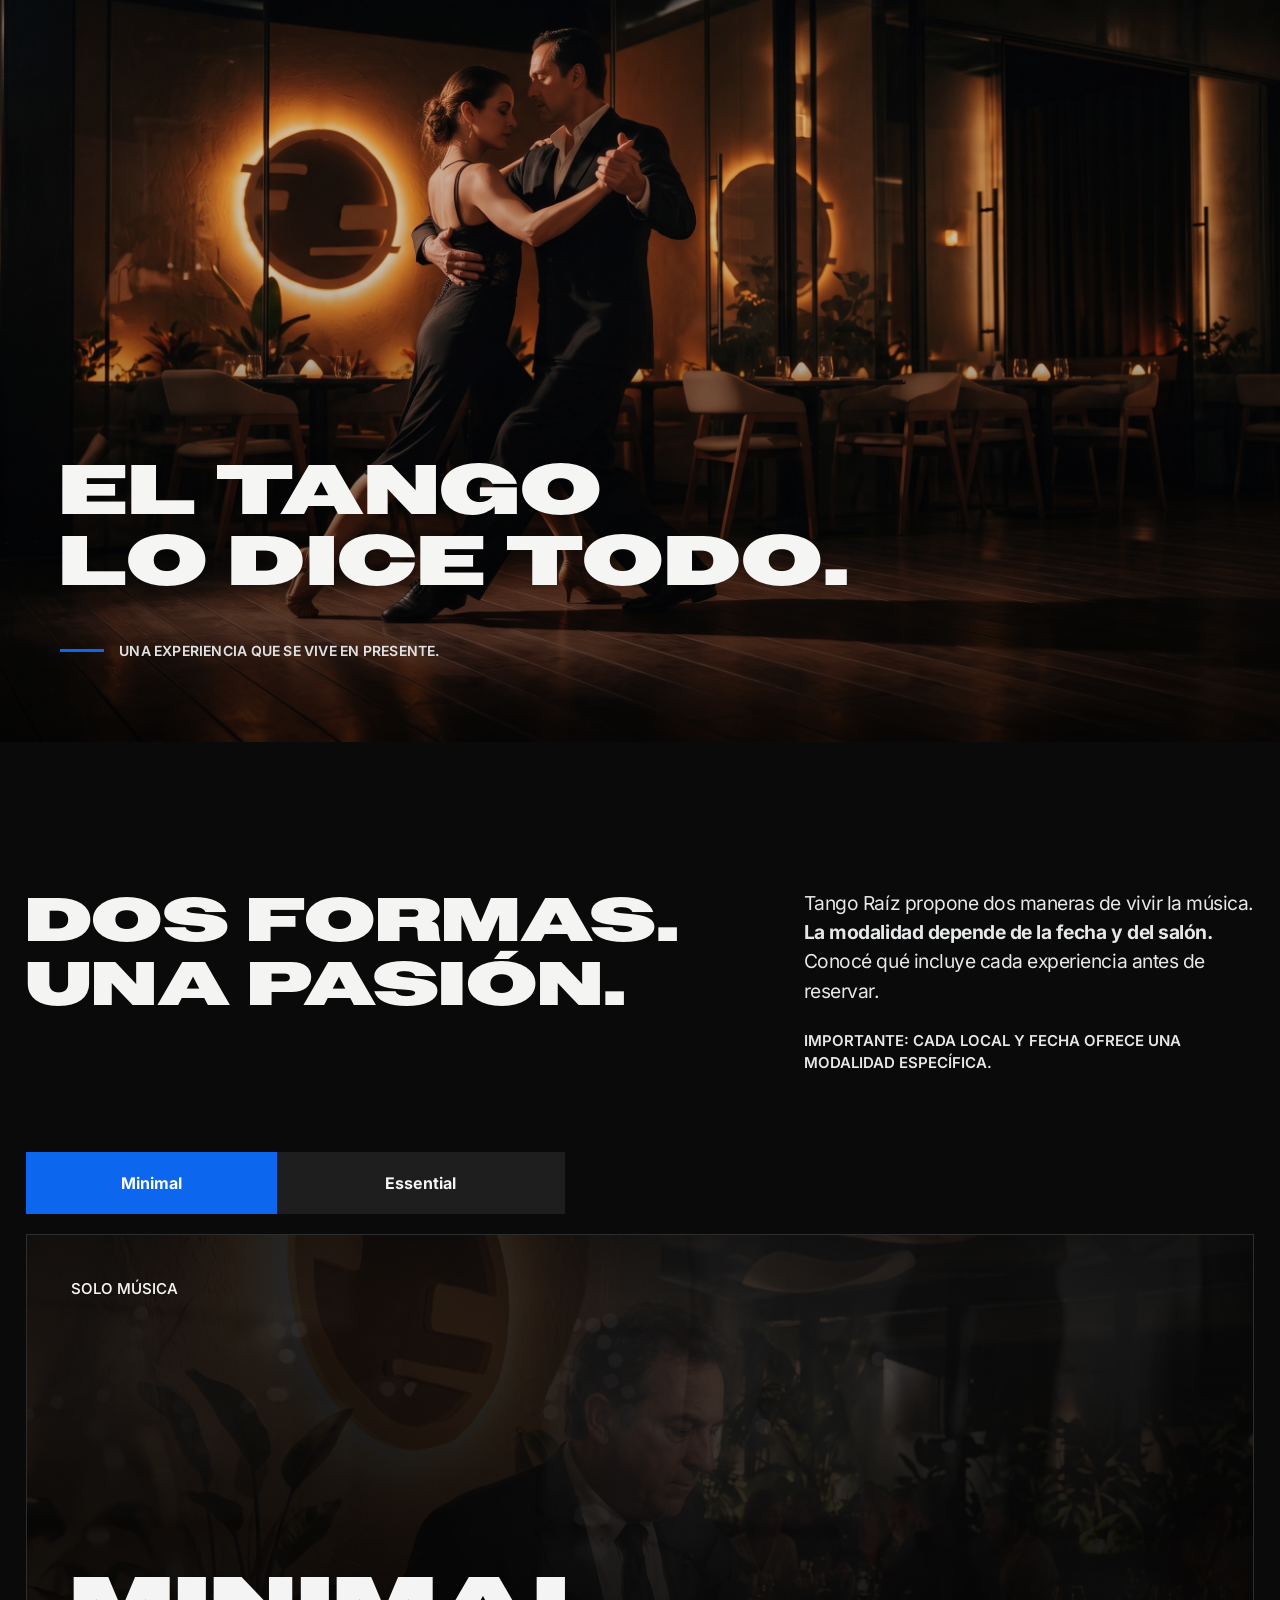
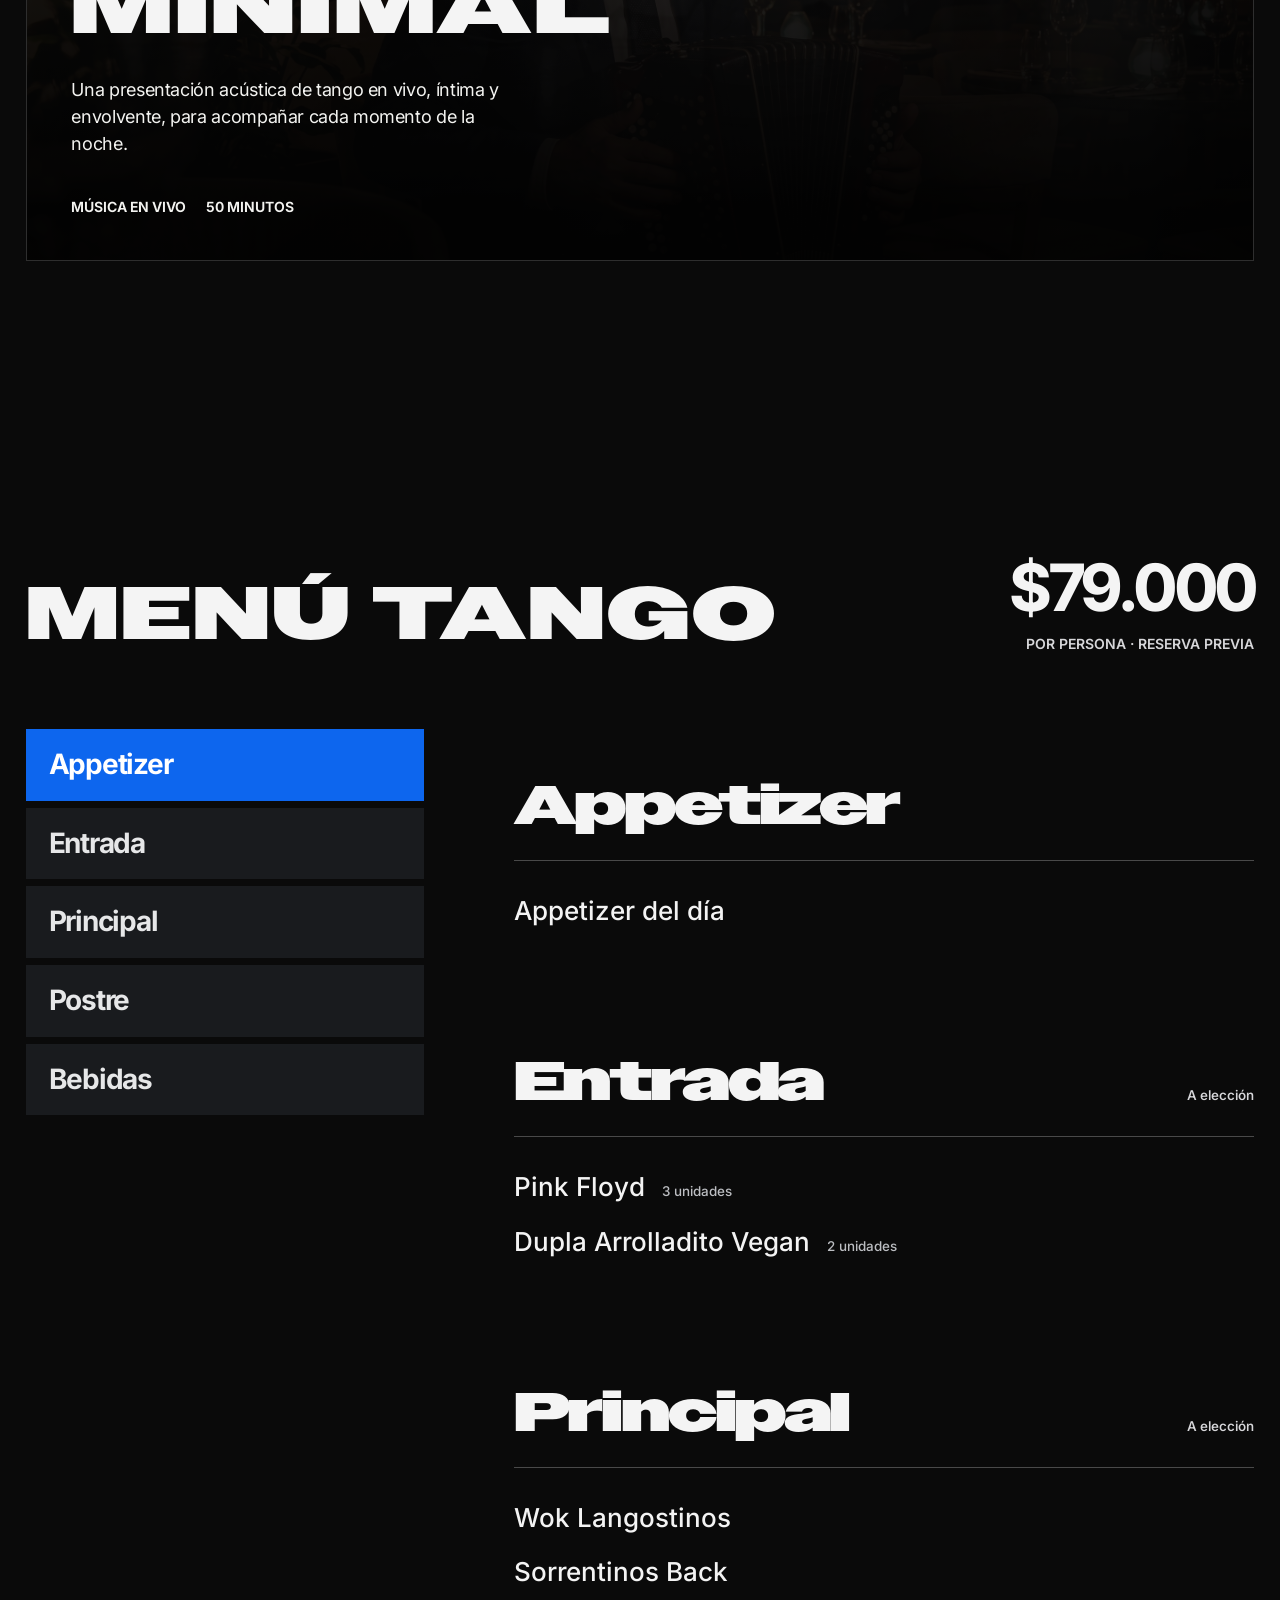
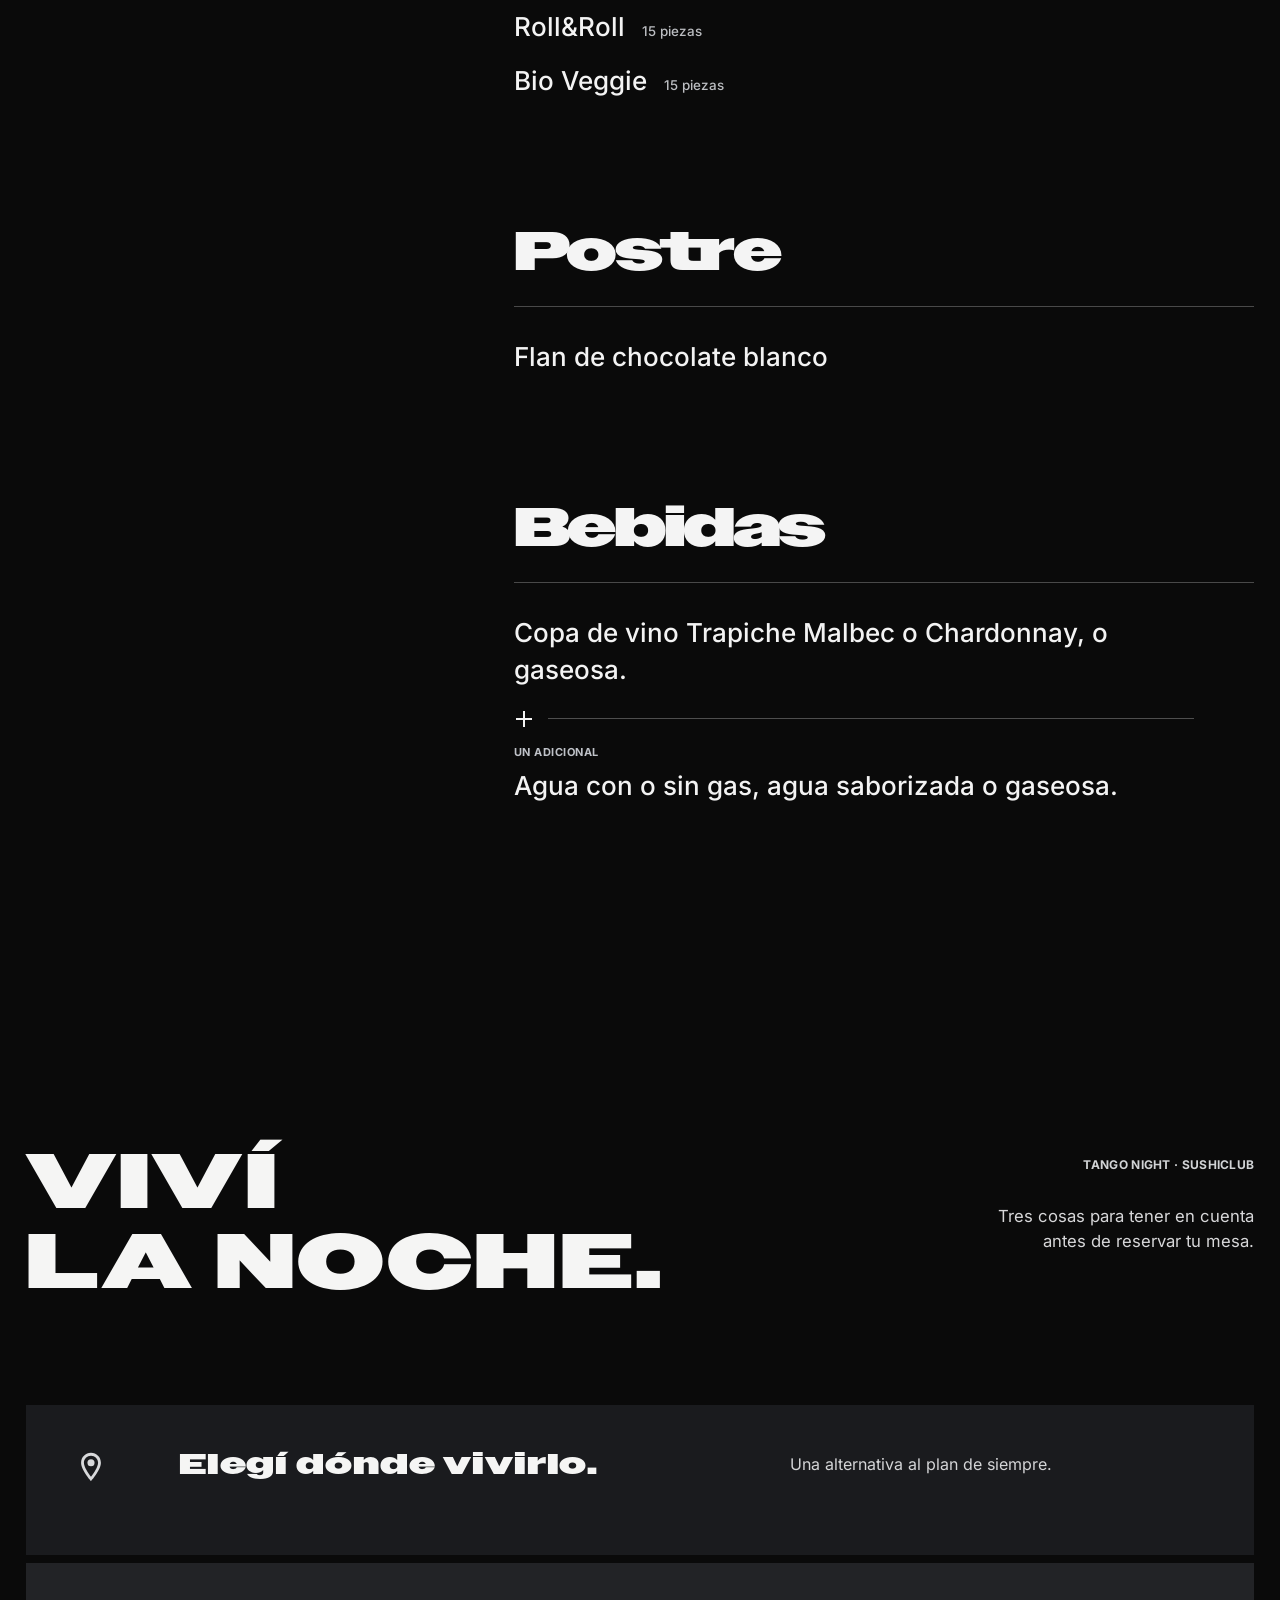
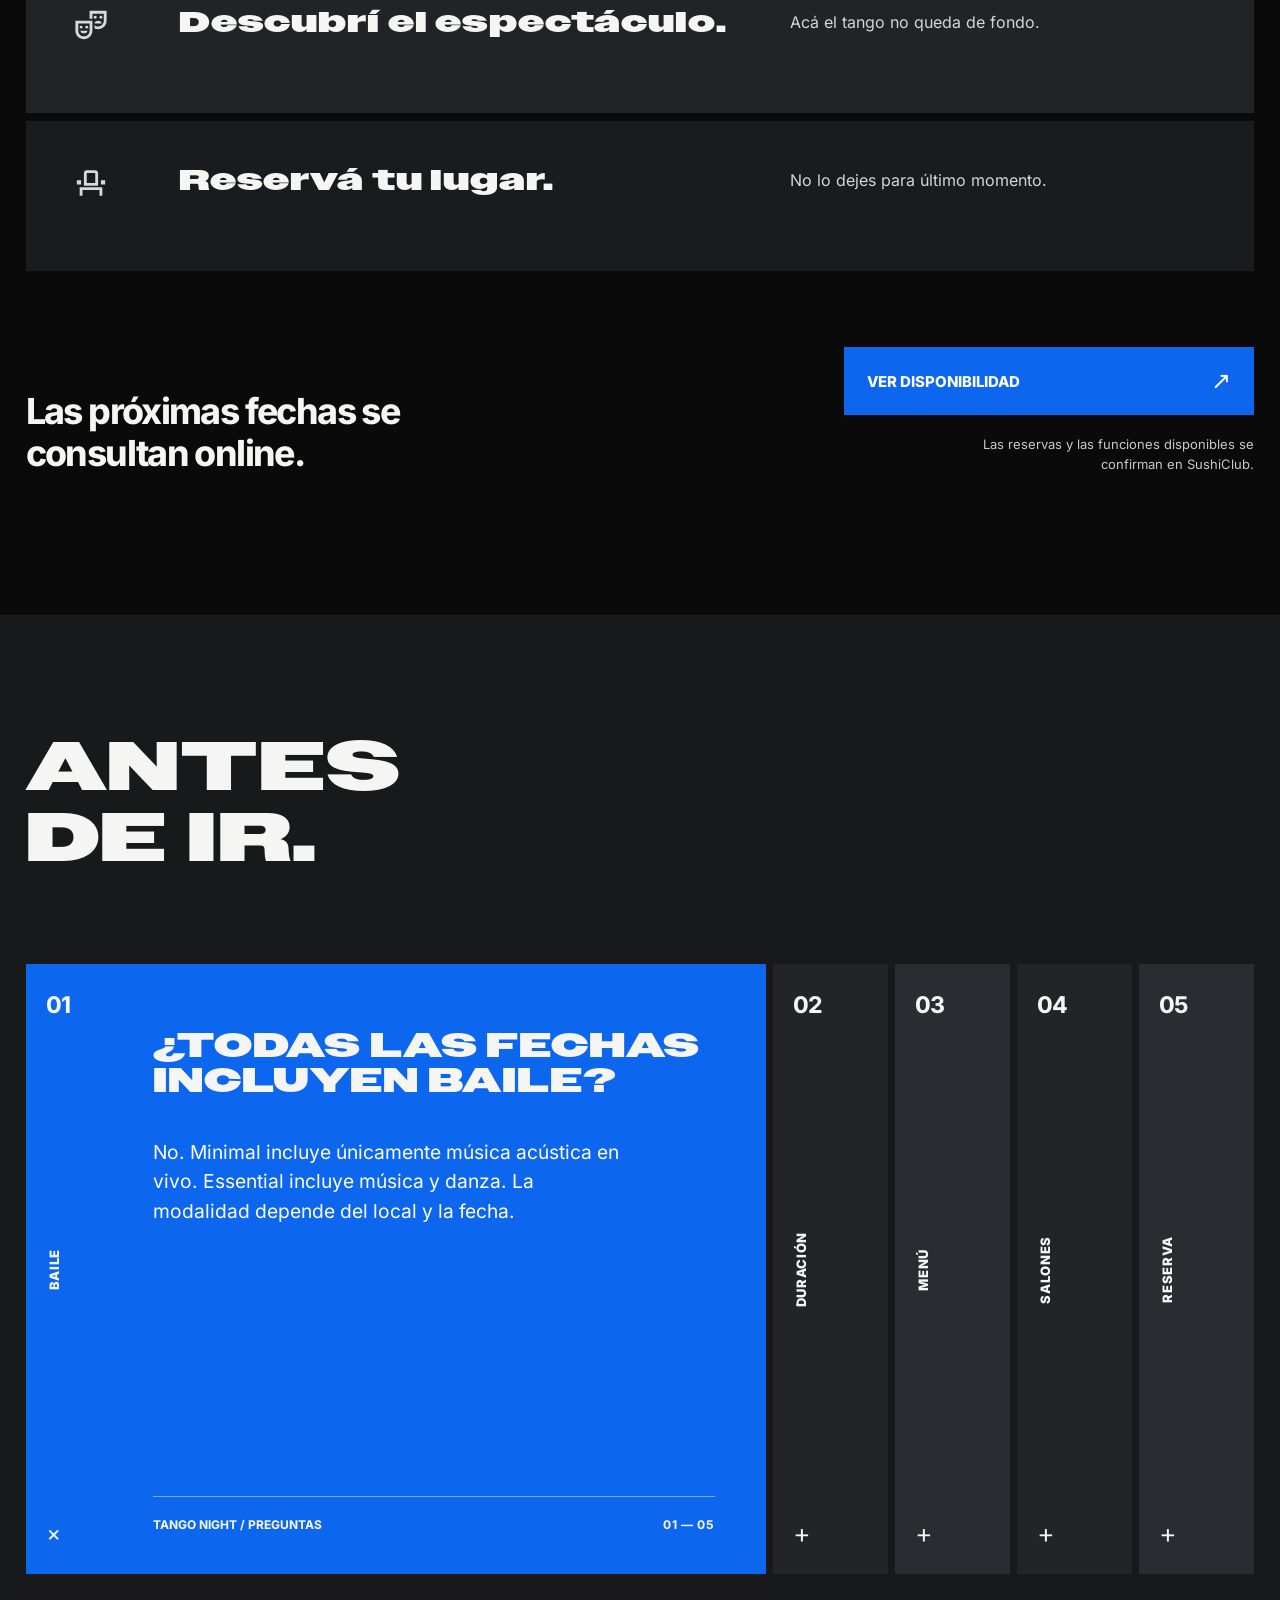
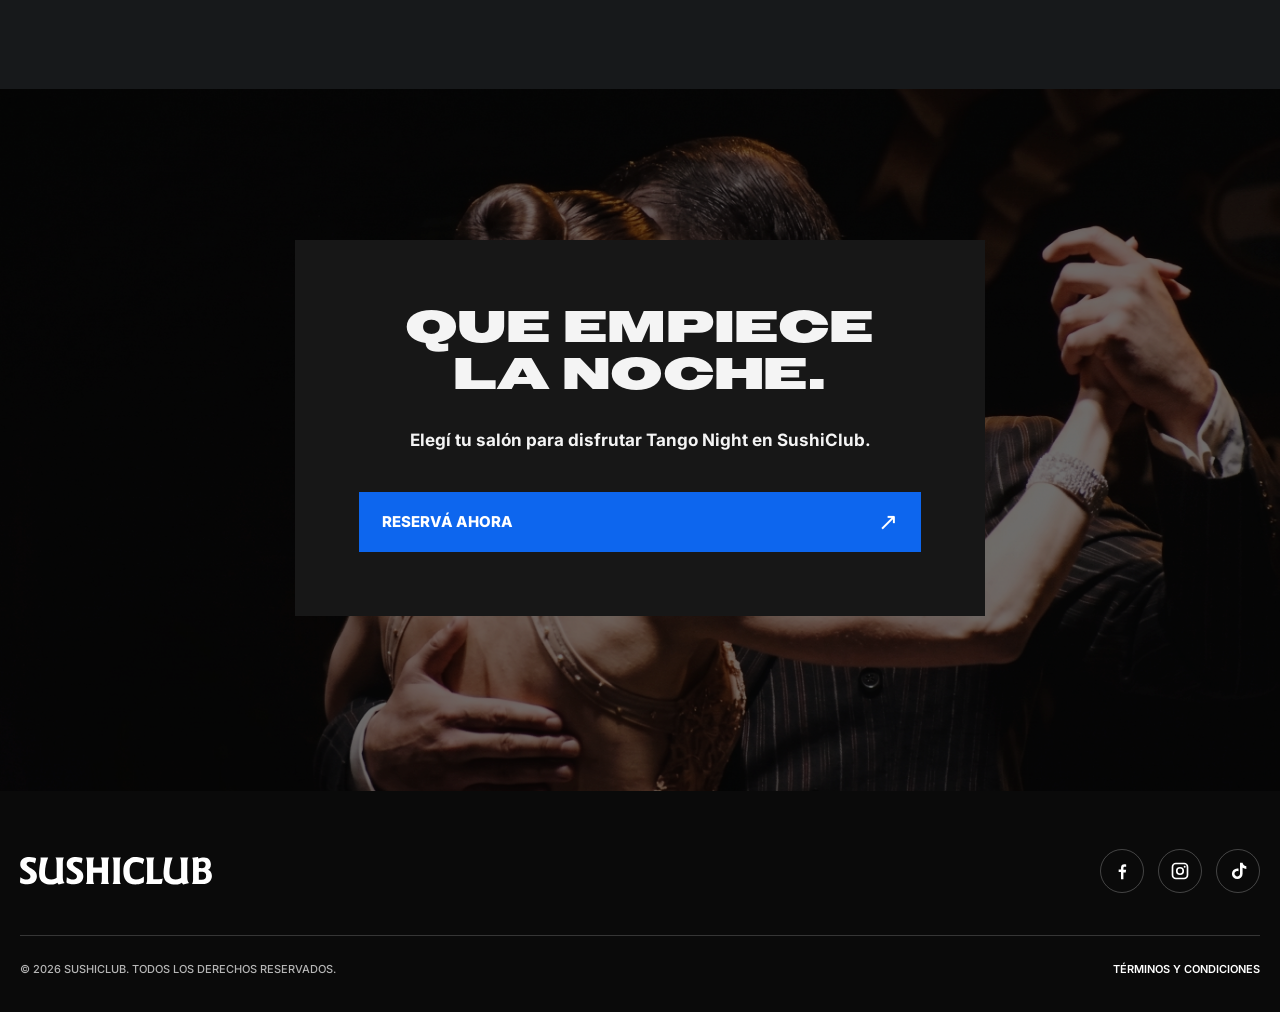
==== commit f72d8450: "Improve event photo visibility and use mobile Essential image" ====
--- a/index.html
+++ b/index.html
@@ -21,7 +21,7 @@
   <link rel="stylesheet" href="styles/responsive.css?v=motion-performance-2">
   <link rel="stylesheet" href="styles/motion.css?v=text-entrances-1">
   <link rel="stylesheet" href="styles/mobile-polish.css?v=tango-night-type-1">
-  <link rel="stylesheet" href="styles/landing.css?v=20261015-images-2">
+  <link rel="stylesheet" href="styles/landing.css?v=20261015-photo-light-responsive">
   <script src="scripts/config.js" defer></script>
   <script src="scripts/app.js?v=text-entrances-1" defer></script>
 </head>
@@ -108,7 +108,7 @@
             <div class="format-card__body"><h3>MINIMAL</h3><p>Una presentación acústica de tango en vivo, íntima y envolvente, para acompañar cada momento de la noche.</p><div class="format-card__features"><span>MÚSICA EN VIVO</span><span>50 MINUTOS</span></div></div>
           </article>
           <article class="format-card format-card--essential reveal">
-            <div class="format-card__backdrop" aria-hidden="true"><img src="assets/tango_sushi.jpg" alt="" loading="lazy" decoding="async"></div>
+            <div class="format-card__backdrop" aria-hidden="true"><picture><source media="(max-width:760px)" srcset="assets/tango_sushi_mob.jpg"><img src="assets/tango_sushi.jpg" alt="" loading="lazy" decoding="async"></picture></div>
             <div class="format-card__top"><span class="format-card__tag">MÚSICA + DANZA</span></div>
             <div class="format-card__body"><h3>ESSENTIAL</h3><p>Una puesta en escena que reúne música y danza en vivo. El tango se escucha, se mira y se siente.</p><div class="format-card__features"><span>MÚSICA &amp; DANZA EN VIVO</span><span>50 MINUTOS</span></div></div>
           </article>
--- a/styles/landing.css
+++ b/styles/landing.css
@@ -110,8 +110,10 @@
   }
   .format-card--minimal { background:#111214; }
   .format-card--minimal .format-card__backdrop { opacity:.92; }
-  .format-card--essential .format-card__backdrop { opacity:.92; }
-  .format-card--essential .format-card__backdrop::after { background:rgba(0,0,0,.38); }
+  .format-card--essential .format-card__backdrop { opacity:1; }
+  .format-card--essential .format-card__backdrop picture { display:block; width:100%; height:100%; }
+  .format-card--essential .format-card__backdrop img { opacity:.8; }
+  .format-card--essential::before { background:linear-gradient(180deg,rgba(0,0,0,.3),rgba(0,0,0,.05) 24%,rgba(0,0,0,.08) 38%,rgba(0,0,0,.79) 83%,rgba(0,0,0,.91)); }
   .format-card__number,.format-card__eyebrow { display:none; }
   .format-card__top { font-size:15px; letter-spacing:0; }
   .format-card__tag { font-size:15px; font-weight:550; letter-spacing:0; padding:0; border:0; border-radius:0; background:transparent; }
@@ -1230,13 +1232,13 @@
     height:100%;
     object-fit:cover;
     object-position:center 46%;
-    filter:brightness(.66);
+    filter:brightness(.9);
   }
   .interlude--scene .scene__shade {
     position:absolute;
     z-index:-1;
     inset:0;
-    background:  linear-gradient(180deg,rgba(0,0,0,.08),rgba(0,0,0,.2) 35%,rgba(0,0,0,.86));
+    background:linear-gradient(180deg,rgba(0,0,0,.04),rgba(0,0,0,.12) 35%,rgba(0,0,0,.64));
     pointer-events:none;
   }
   .interlude--scene .scene__content {
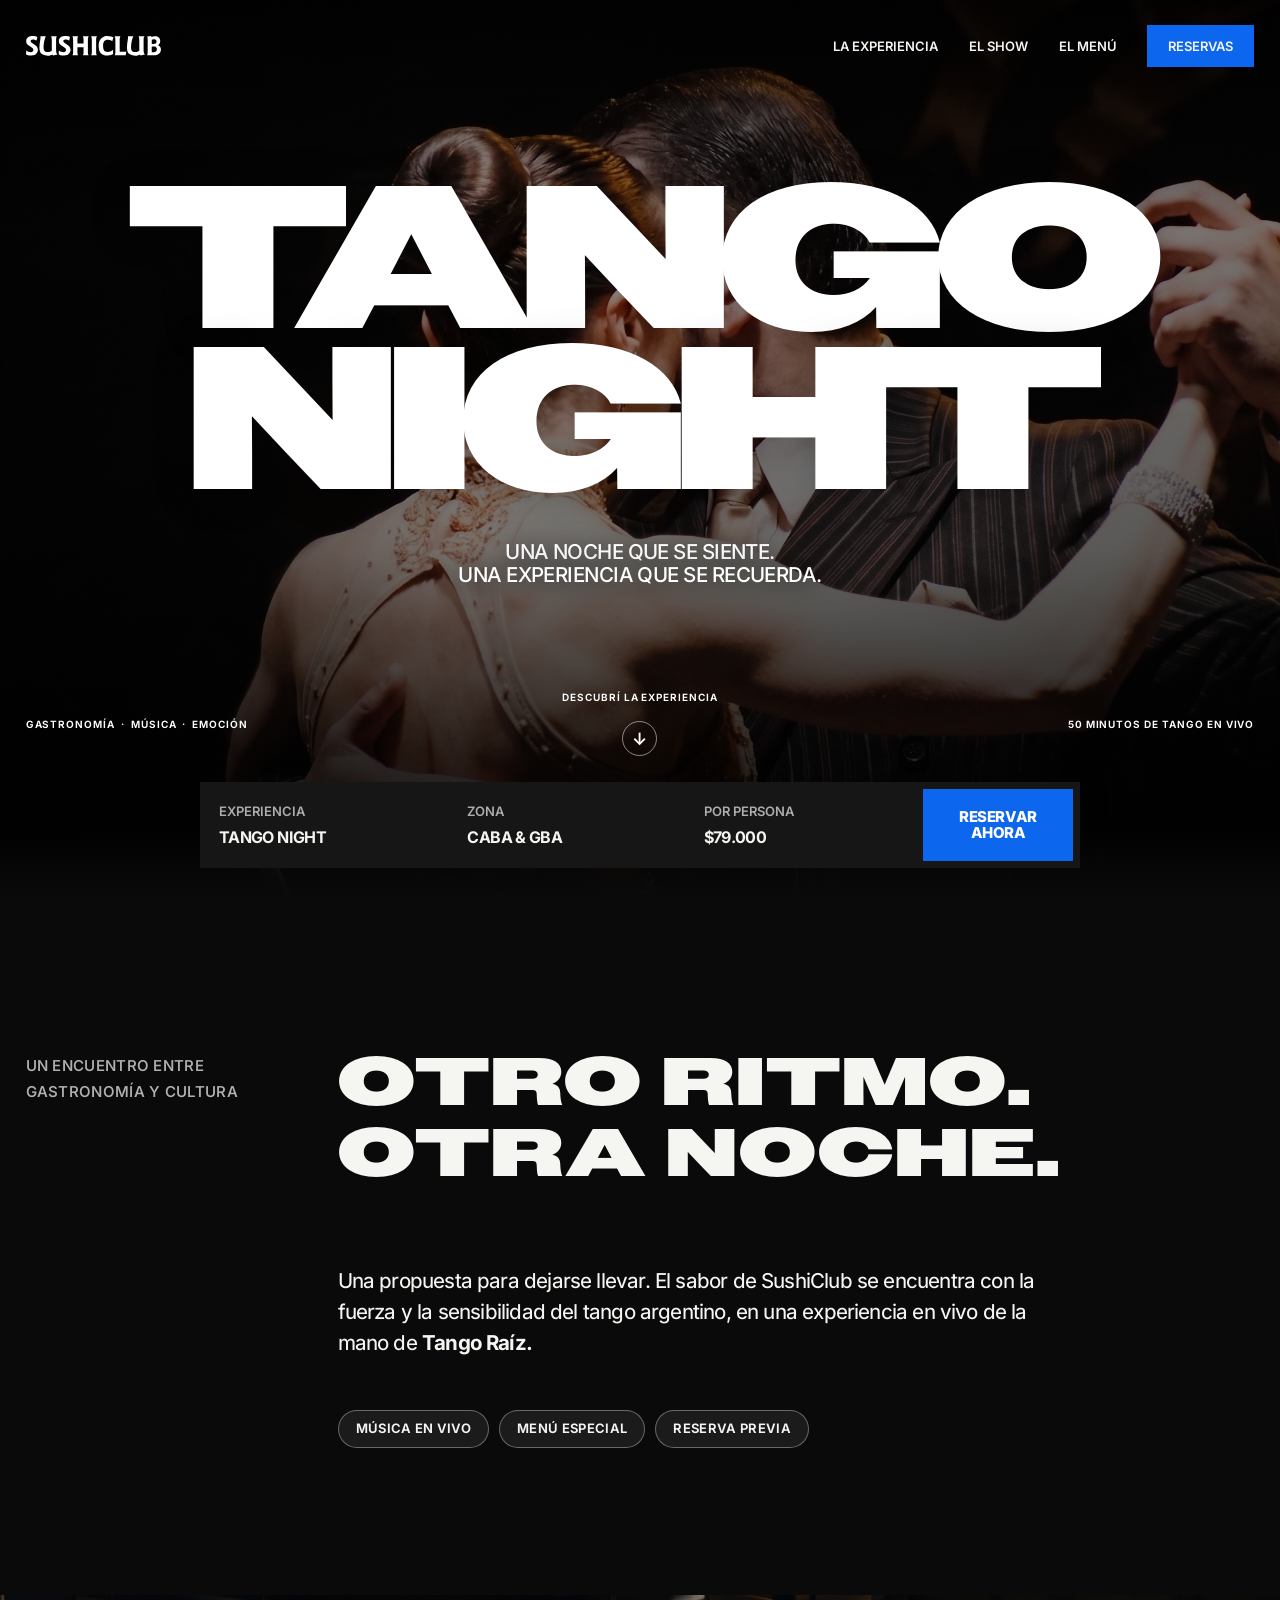
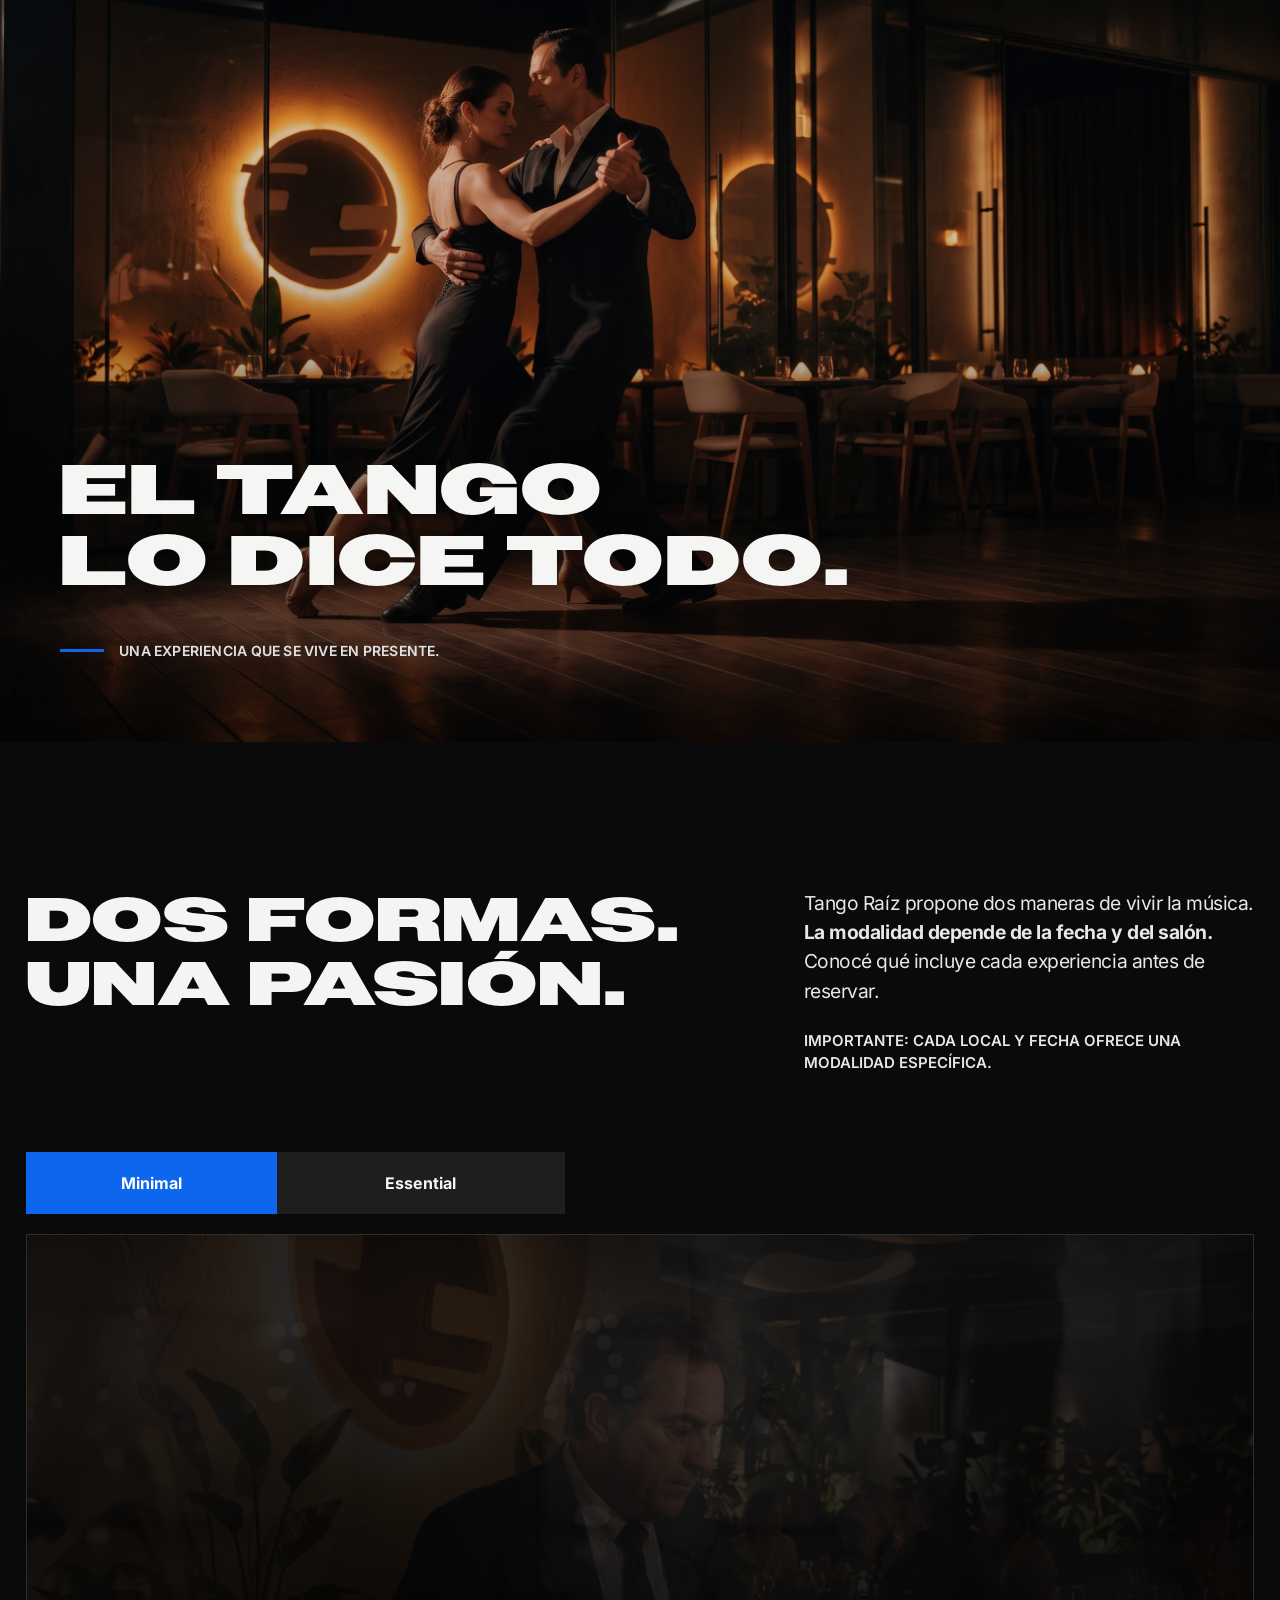
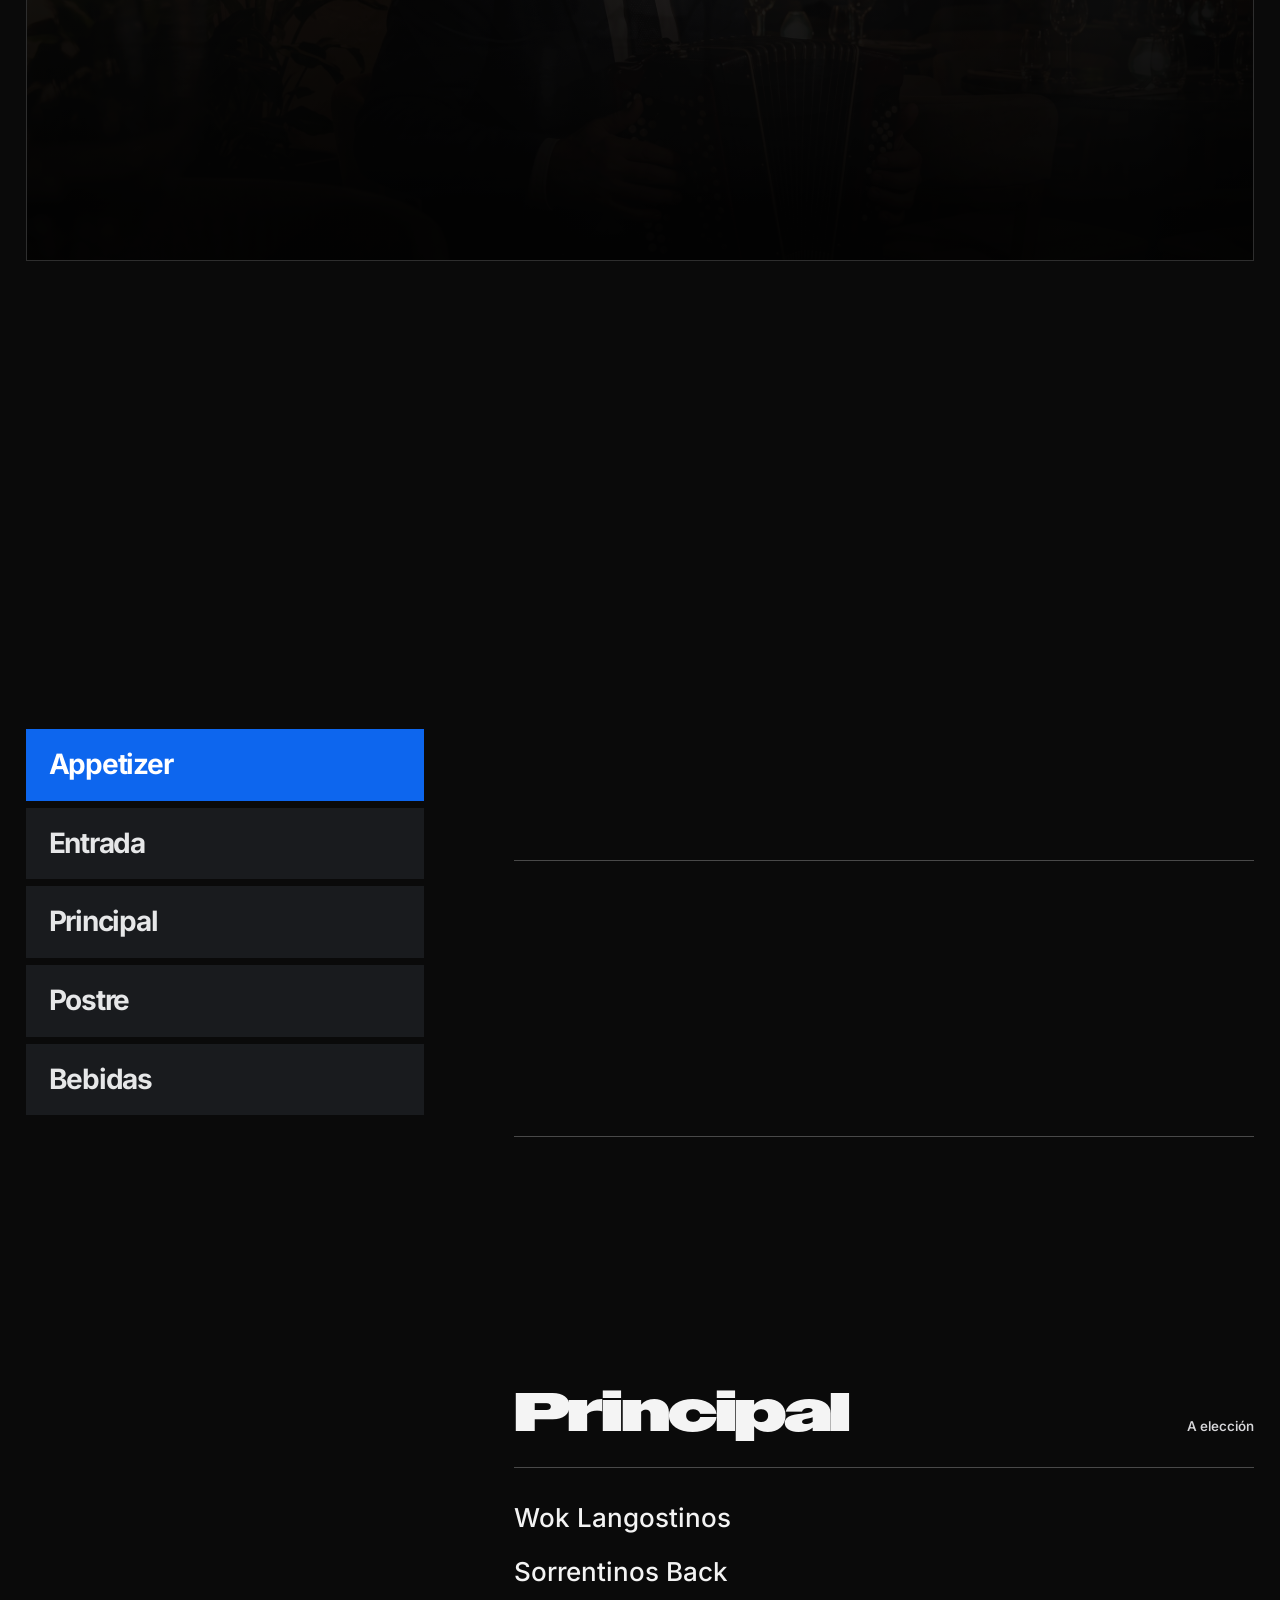
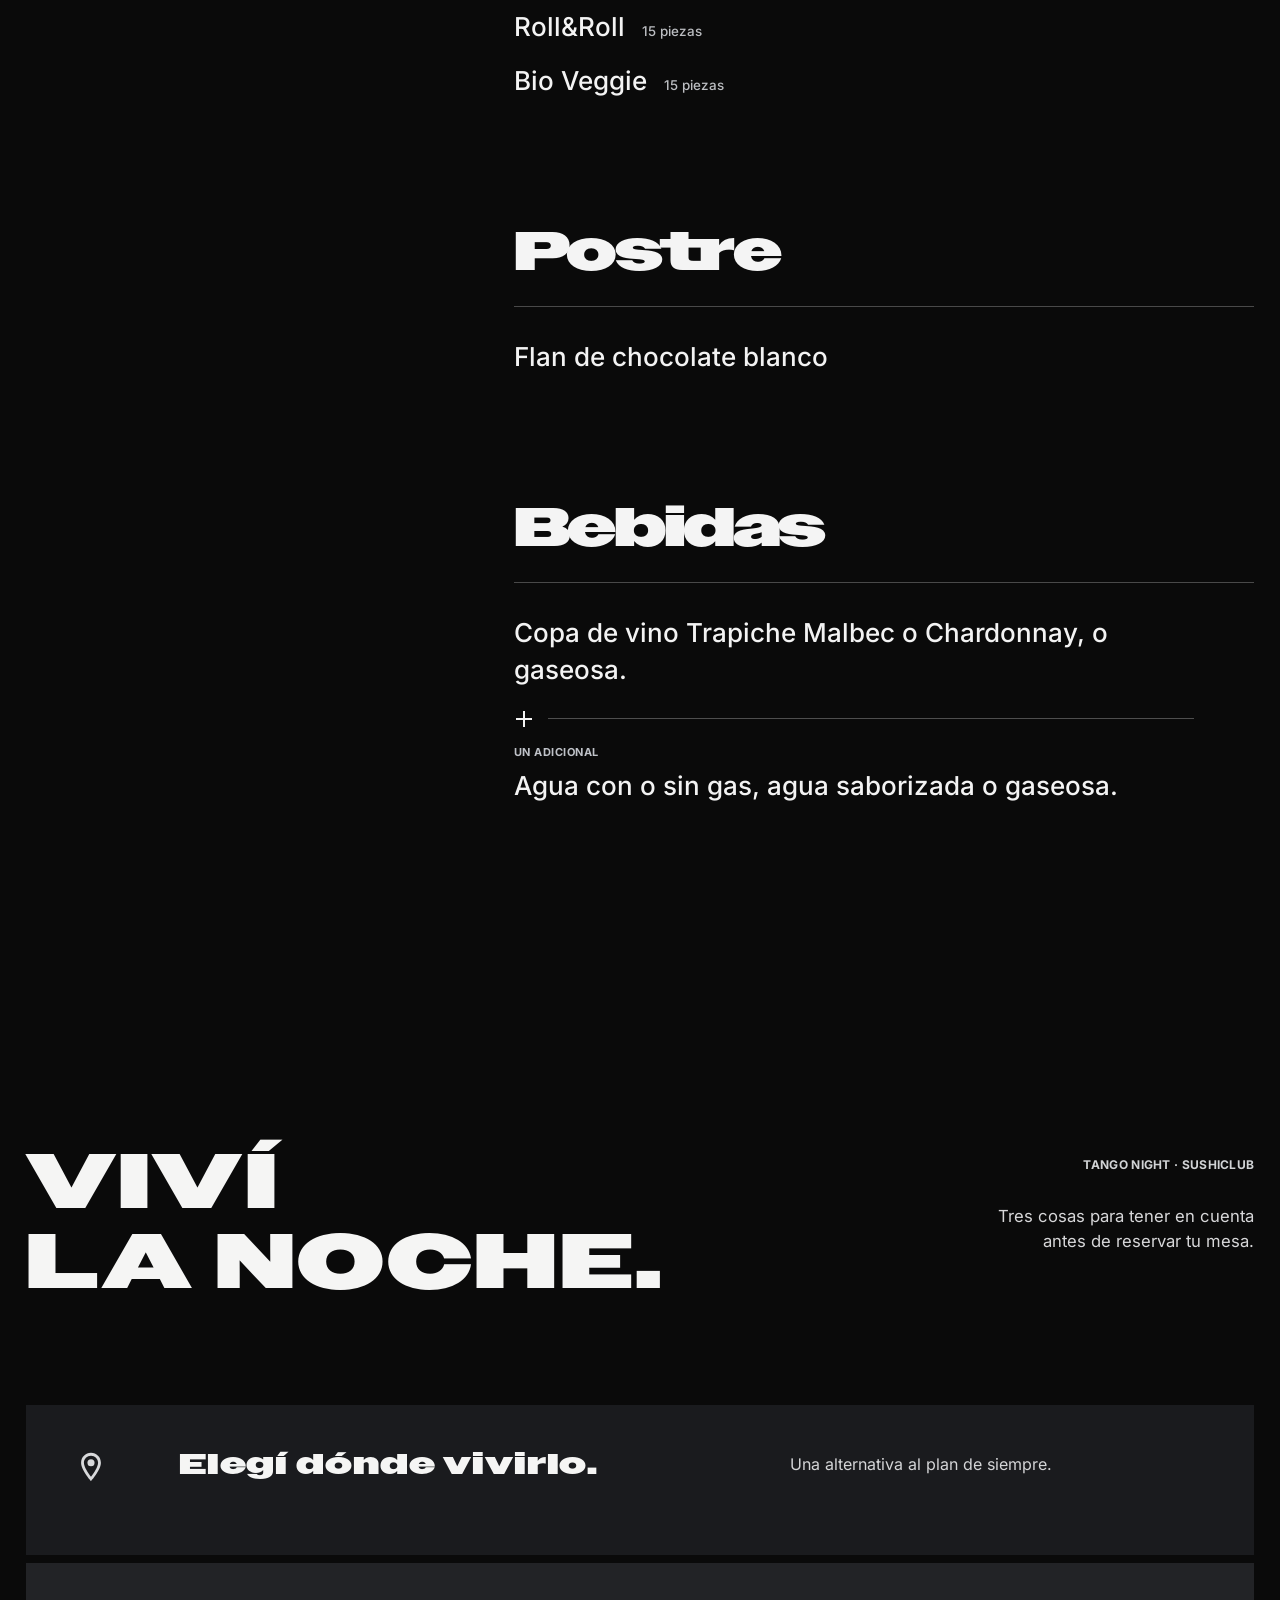
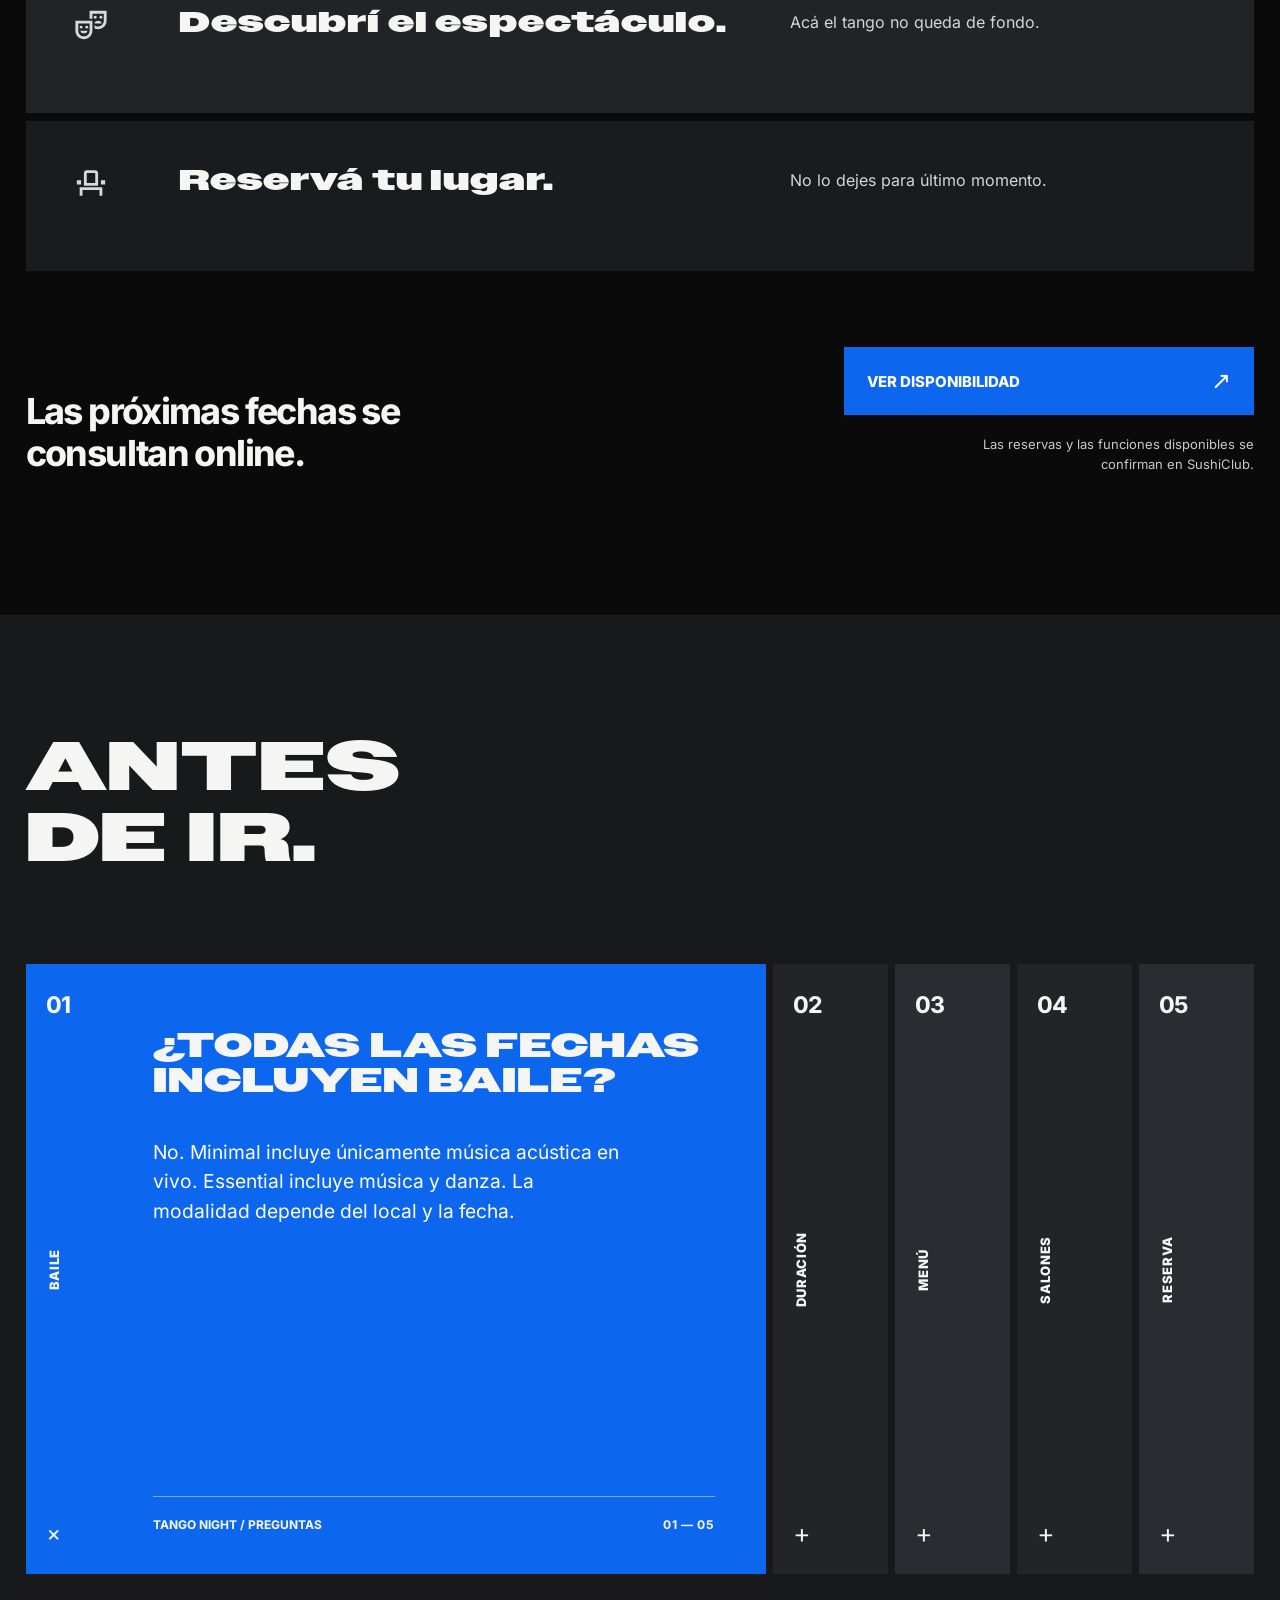
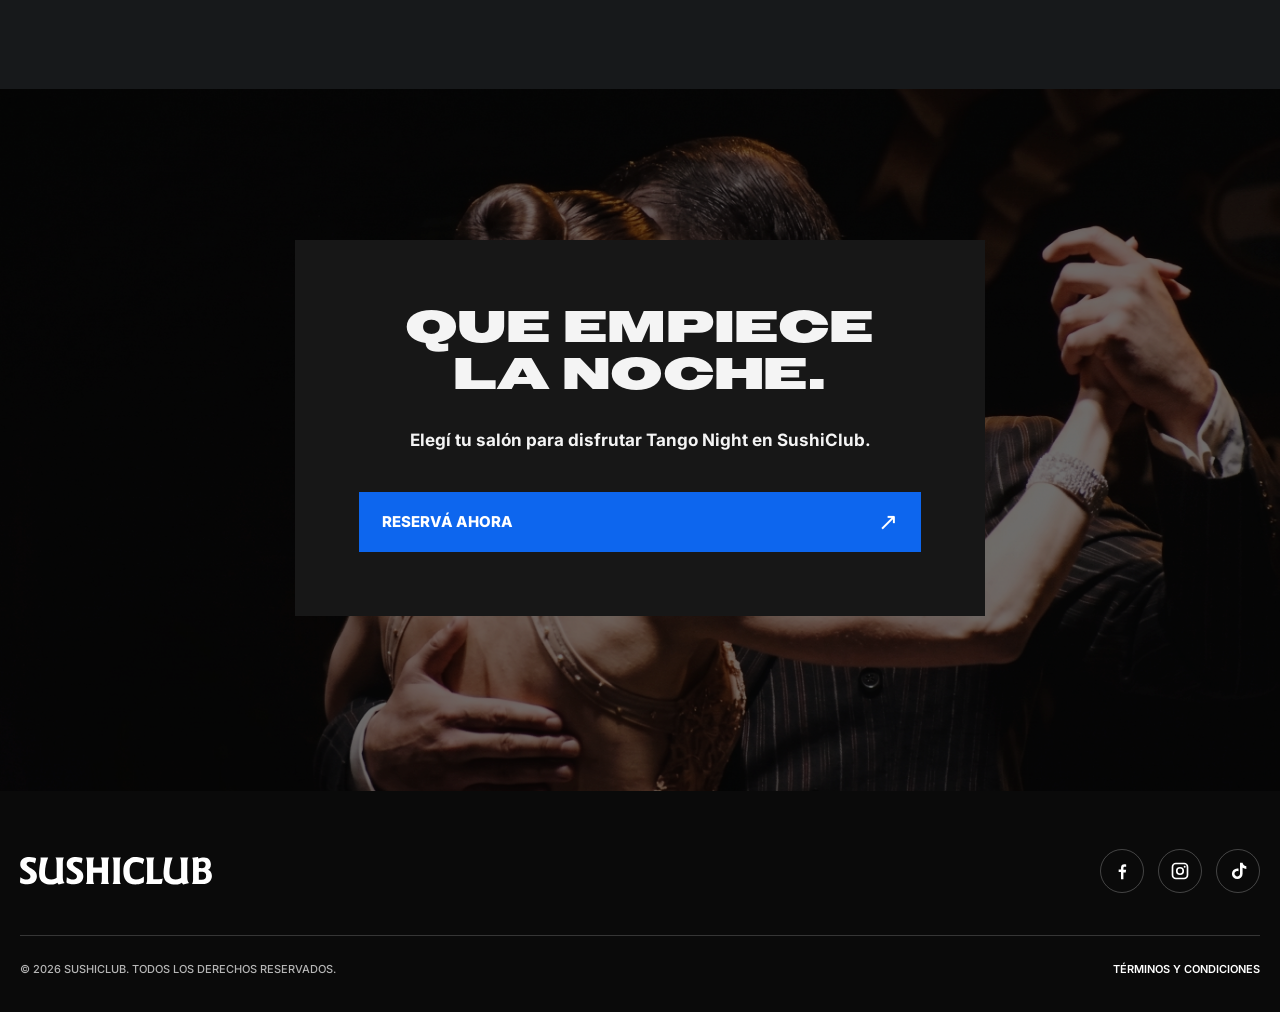
==== commit 43eefc74: "Route all booking actions to official SushiClub reservations" ====
--- a/index.html
+++ b/index.html
@@ -23,7 +23,7 @@
   <link rel="stylesheet" href="styles/mobile-polish.css?v=tango-night-type-1">
   <link rel="stylesheet" href="styles/landing.css?v=20261015-photo-light-responsive">
   <script src="scripts/config.js" defer></script>
-  <script src="scripts/app.js?v=text-entrances-1" defer></script>
+  <script src="scripts/app.js?v=reservations-official-1" defer></script>
 </head>
 <body>
   <a class="skip-link" href="#contenido">Saltar al contenido</a>
@@ -36,7 +36,7 @@
       <a href="#experiencia">LA EXPERIENCIA</a>
       <a href="#formatos">EL SHOW</a>
       <a href="#menu">EL MENÚ</a>
-      <a class="site-header__reserve" href="#reservas">RESERVAS <span aria-hidden="true">↗</span></a>
+      <a class="site-header__reserve" data-reservation-link href="https://www.sushiclub.com.ar/shop_reservas.php" target="_blank" rel="noopener noreferrer">RESERVAS <span aria-hidden="true">↗</span></a>
     </nav>
     <button class="mobile-menu-toggle" data-menu-toggle type="button" aria-expanded="false" aria-controls="mobile-navigation" aria-label="Abrir menú"><span></span><span></span></button>
   </header>
@@ -44,7 +44,7 @@
     <a href="#experiencia">LA EXPERIENCIA</a>
     <a href="#formatos">EL SHOW</a>
     <a href="#menu">EL MENÚ</a>
-    <a href="#reservas">RESERVAS</a>
+    <a data-reservation-link href="https://www.sushiclub.com.ar/shop_reservas.php" target="_blank" rel="noopener noreferrer">RESERVAS</a>
   </nav>
 
   <main id="contenido">
@@ -253,7 +253,7 @@
     <a class="reservation-dock__segment reservation-dock__segment--name" href="#formatos"><span class="reservation-dock__label">EXPERIENCIA</span><strong>TANGO NIGHT</strong></a>
     <a class="reservation-dock__segment reservation-dock__segment--place" href="#reservas"><span class="reservation-dock__label">ZONA</span><strong>CABA &amp; GBA</strong></a>
     <div class="reservation-dock__segment reservation-dock__segment--price"><span class="reservation-dock__label">POR PERSONA</span><strong>$79.000</strong></div>
-    <a class="reservation-dock__cta" href="#reservas"><span>RESERVAR<br>AHORA</span></a>
+    <a class="reservation-dock__cta" data-reservation-link href="https://www.sushiclub.com.ar/shop_reservas.php" target="_blank" rel="noopener noreferrer"><span>RESERVAR<br>AHORA</span></a>
   </aside>
 
   <footer class="campaign-footer">
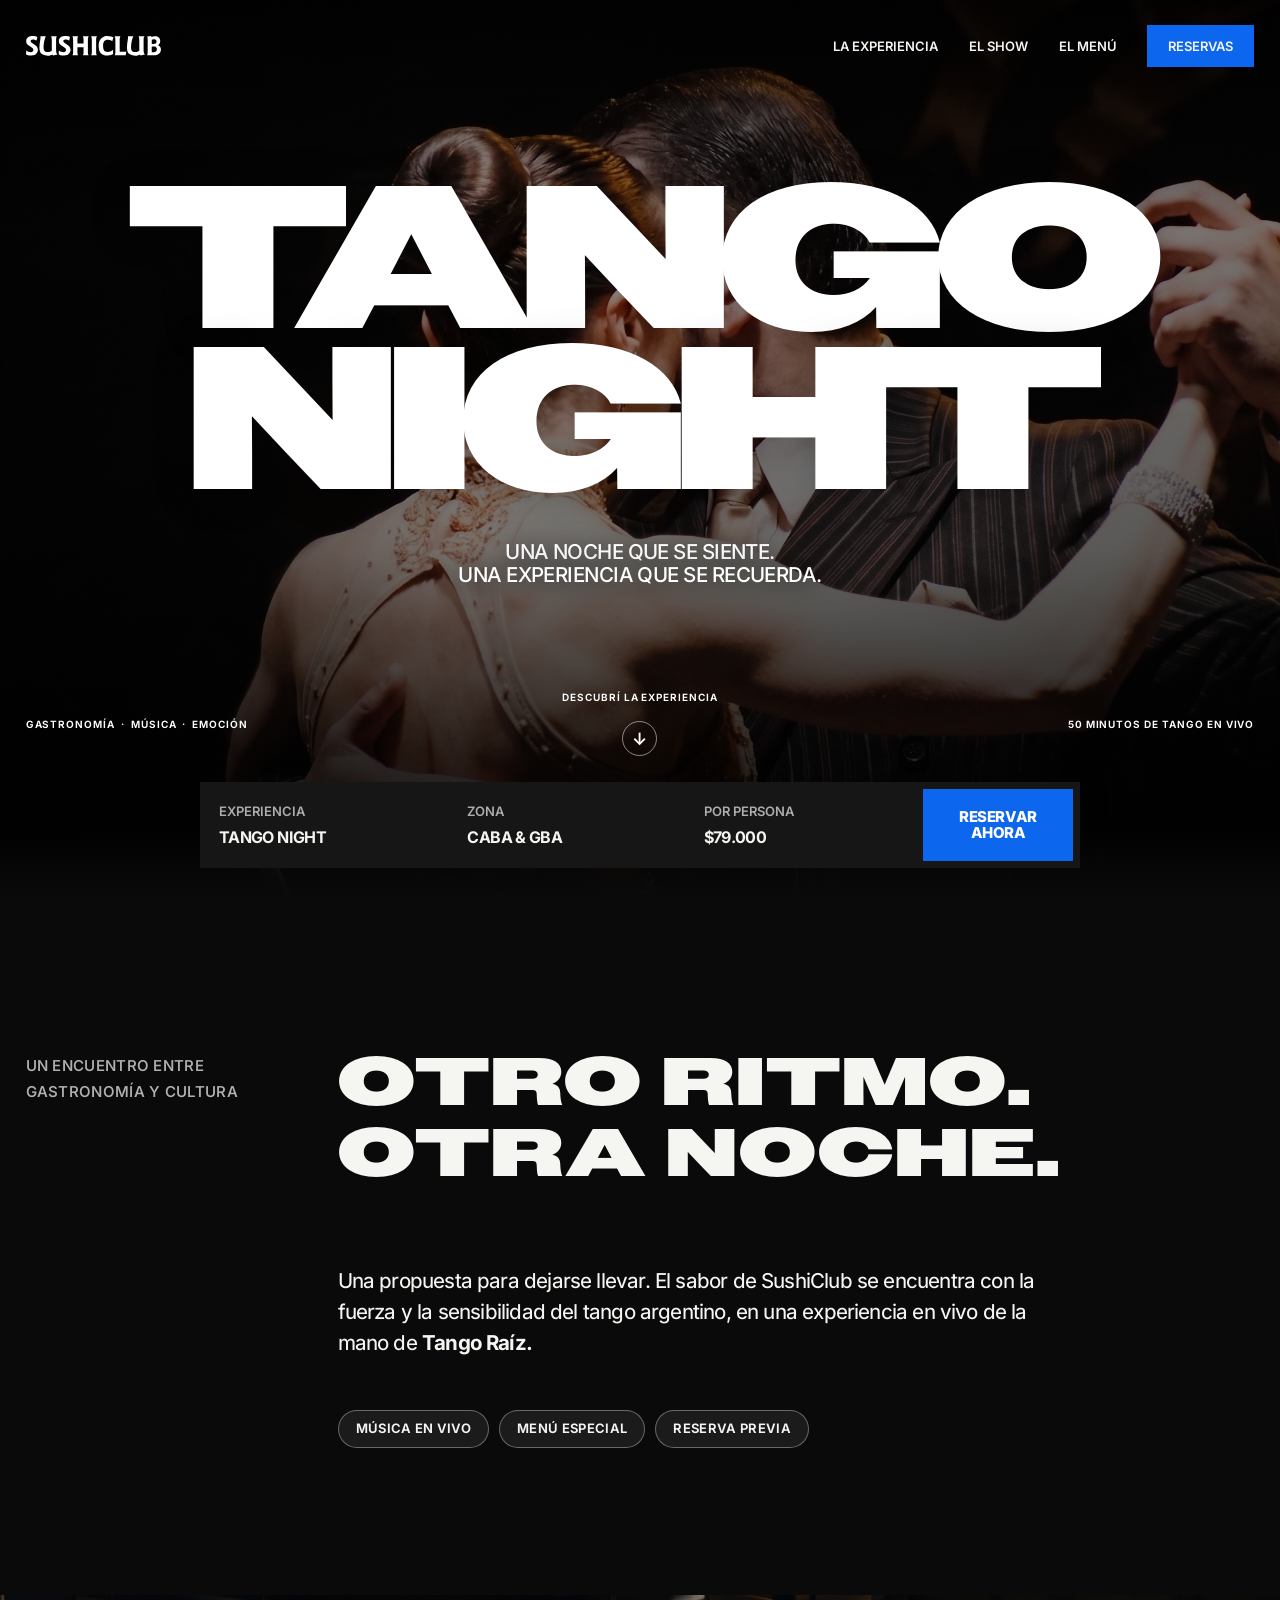
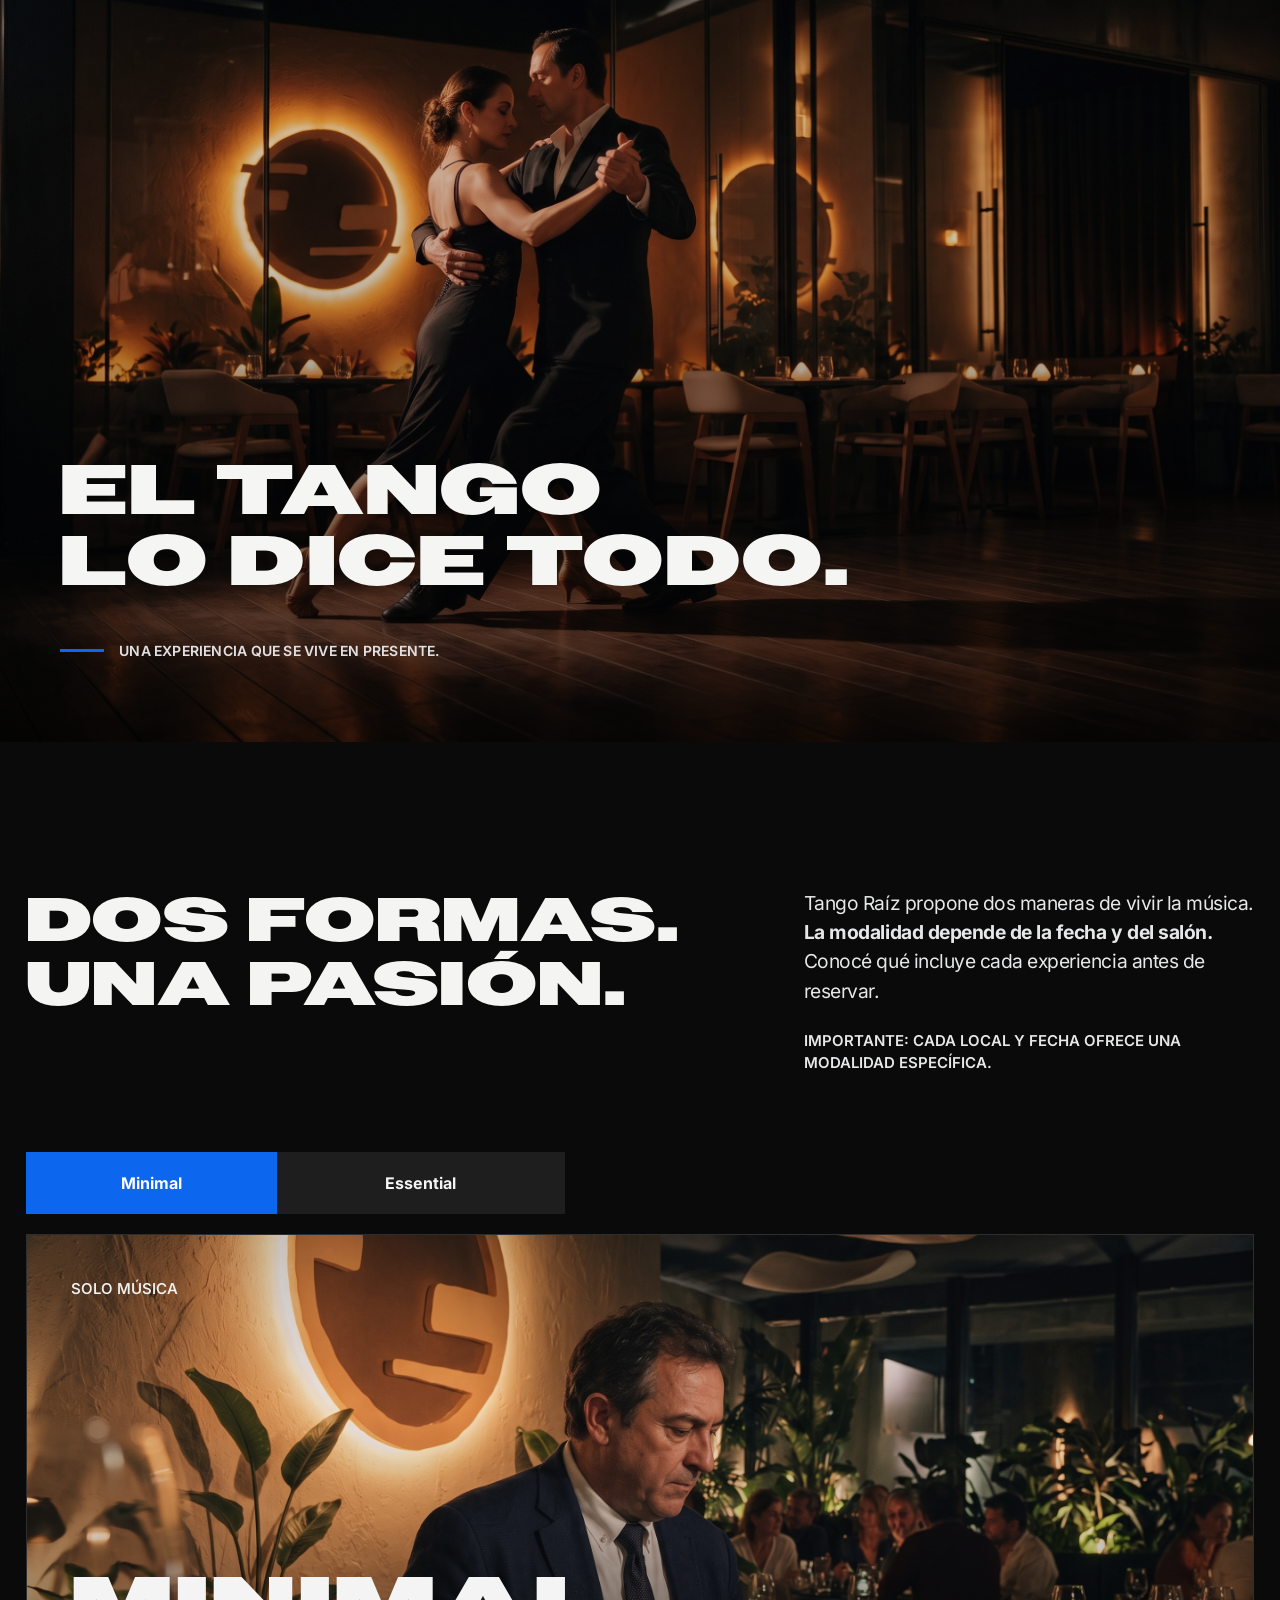
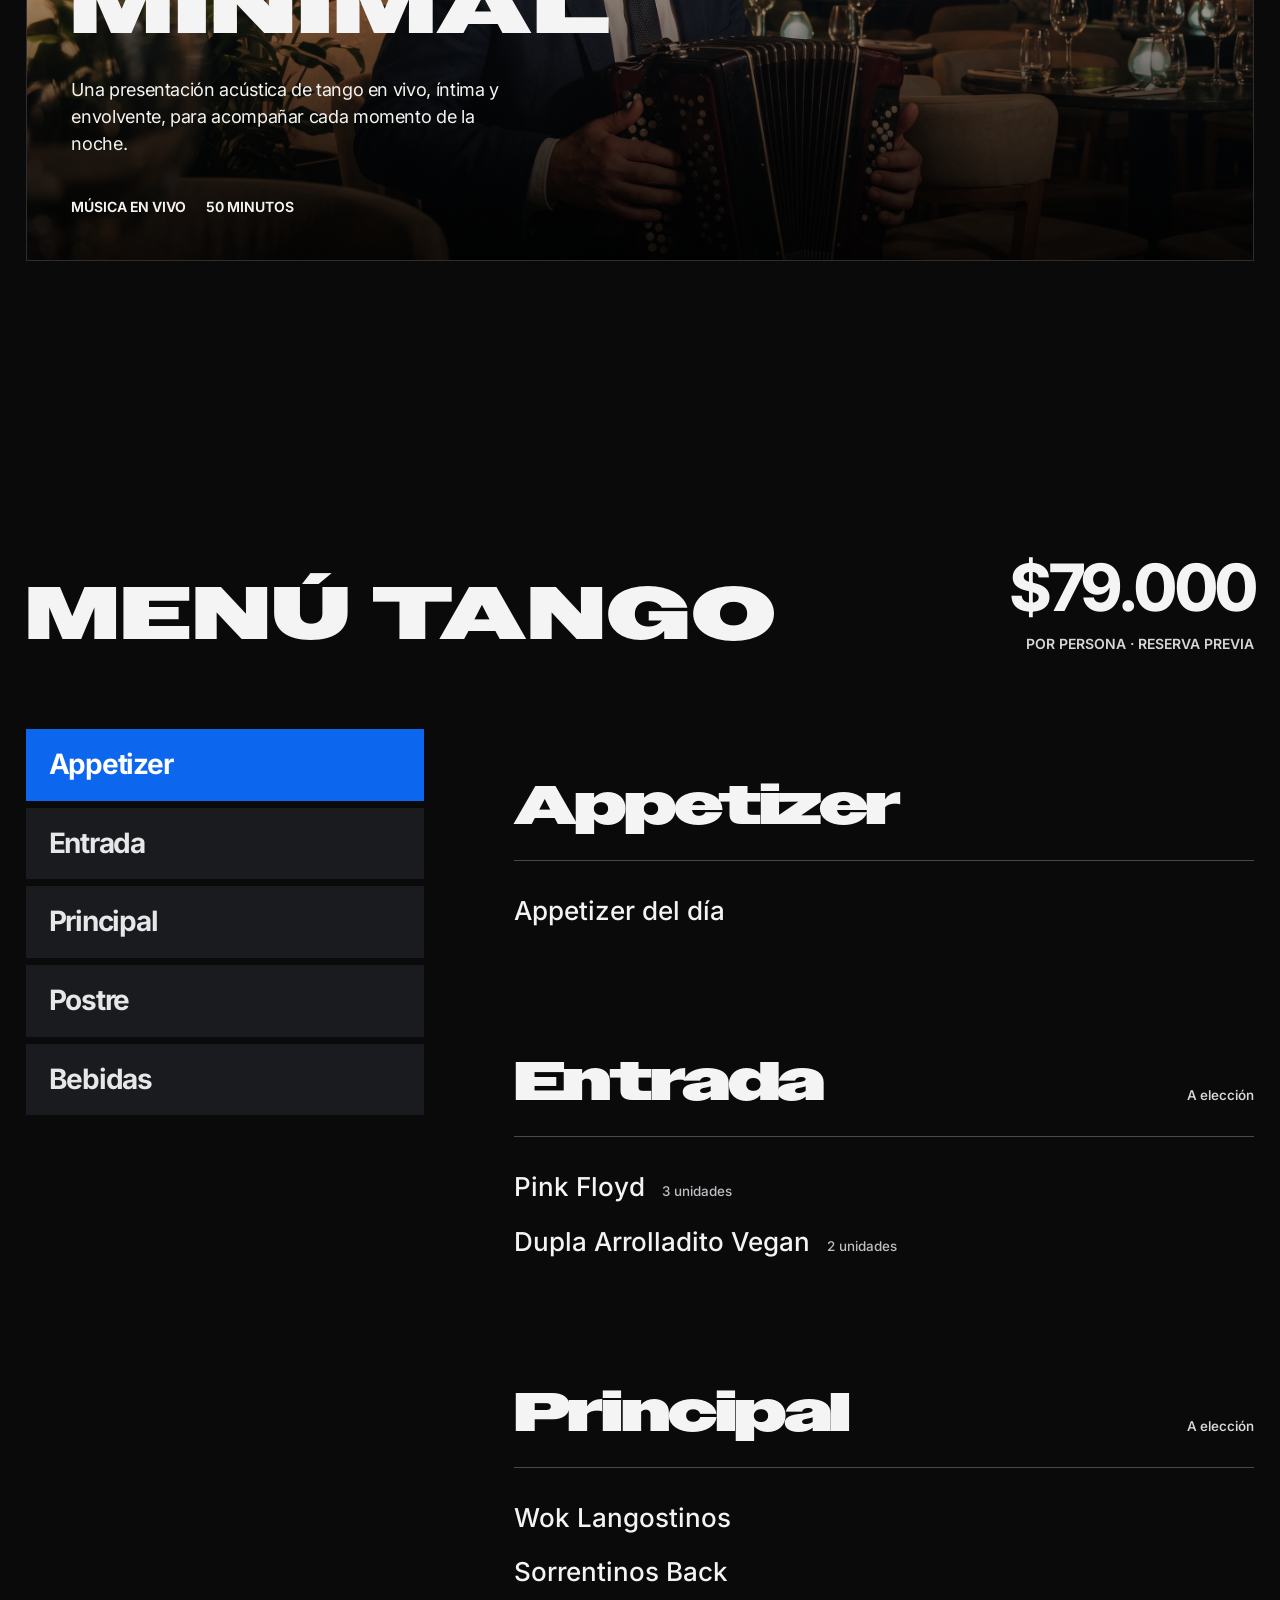
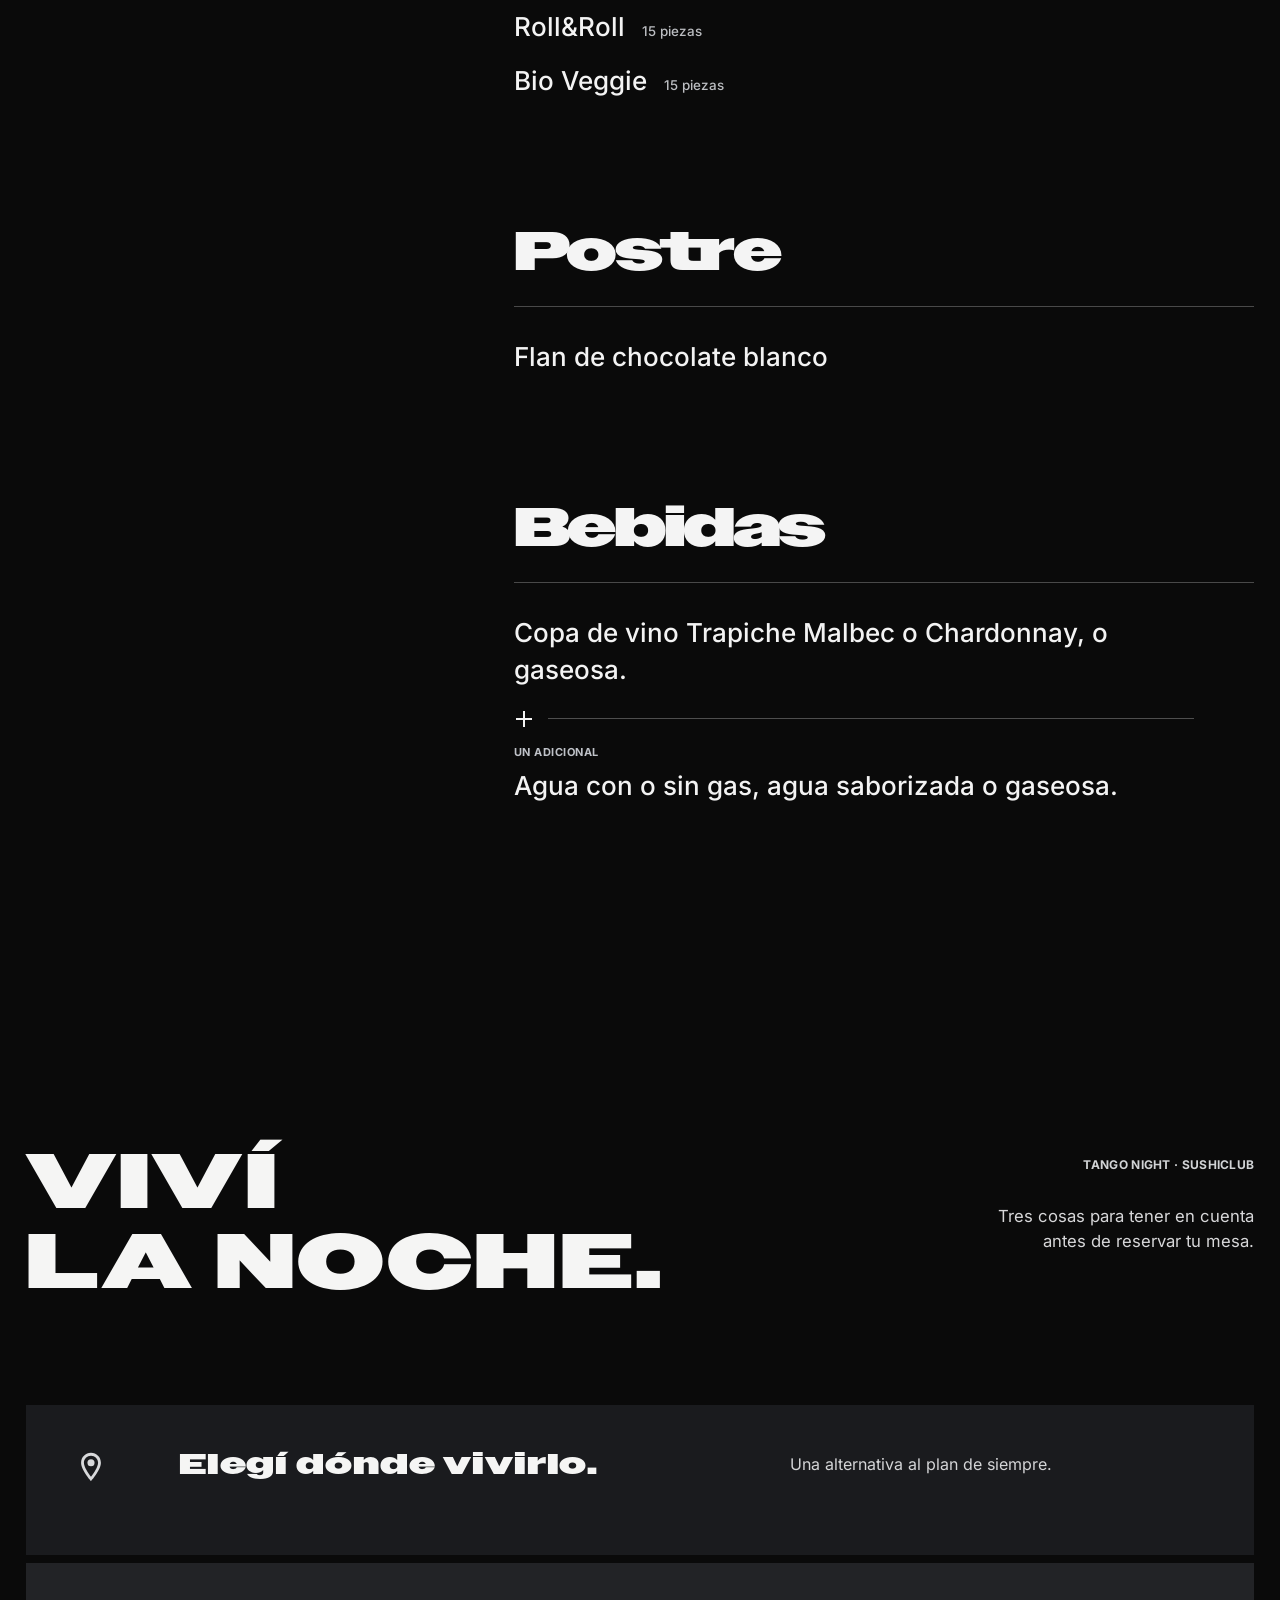
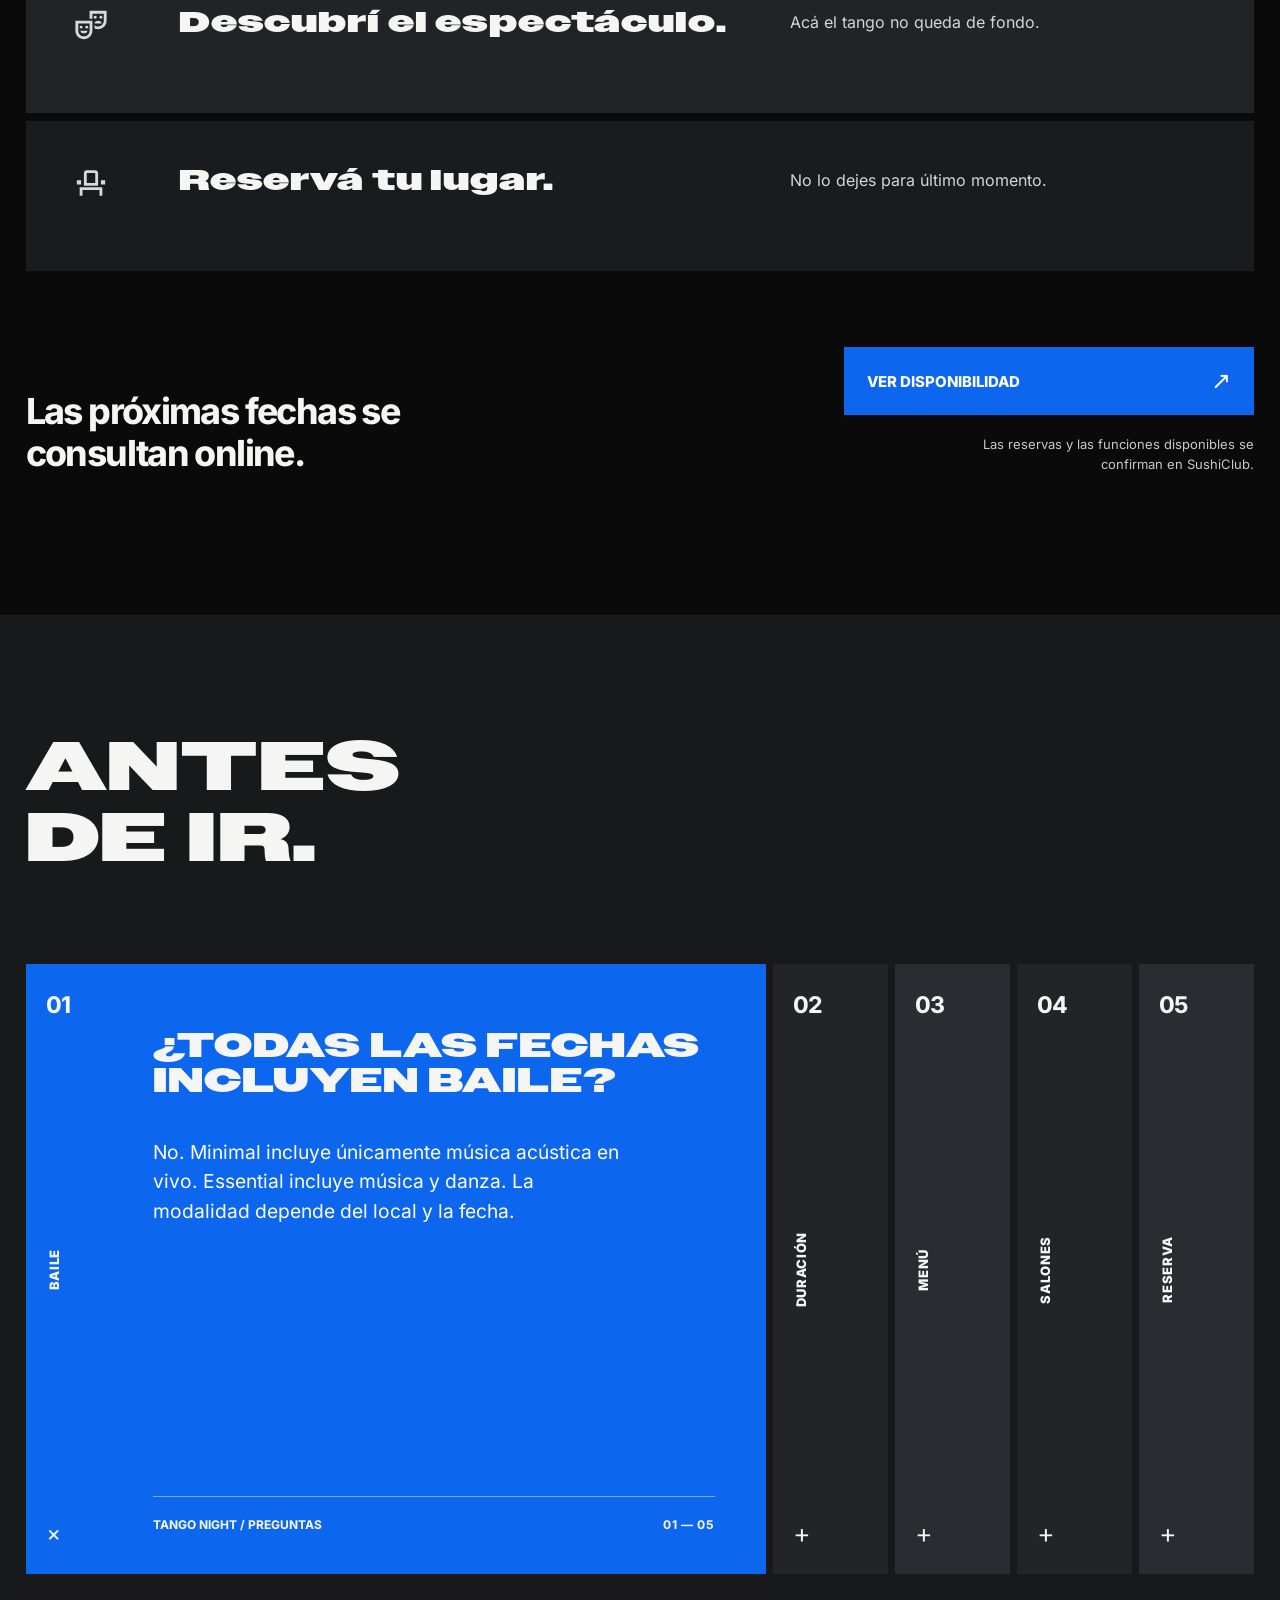
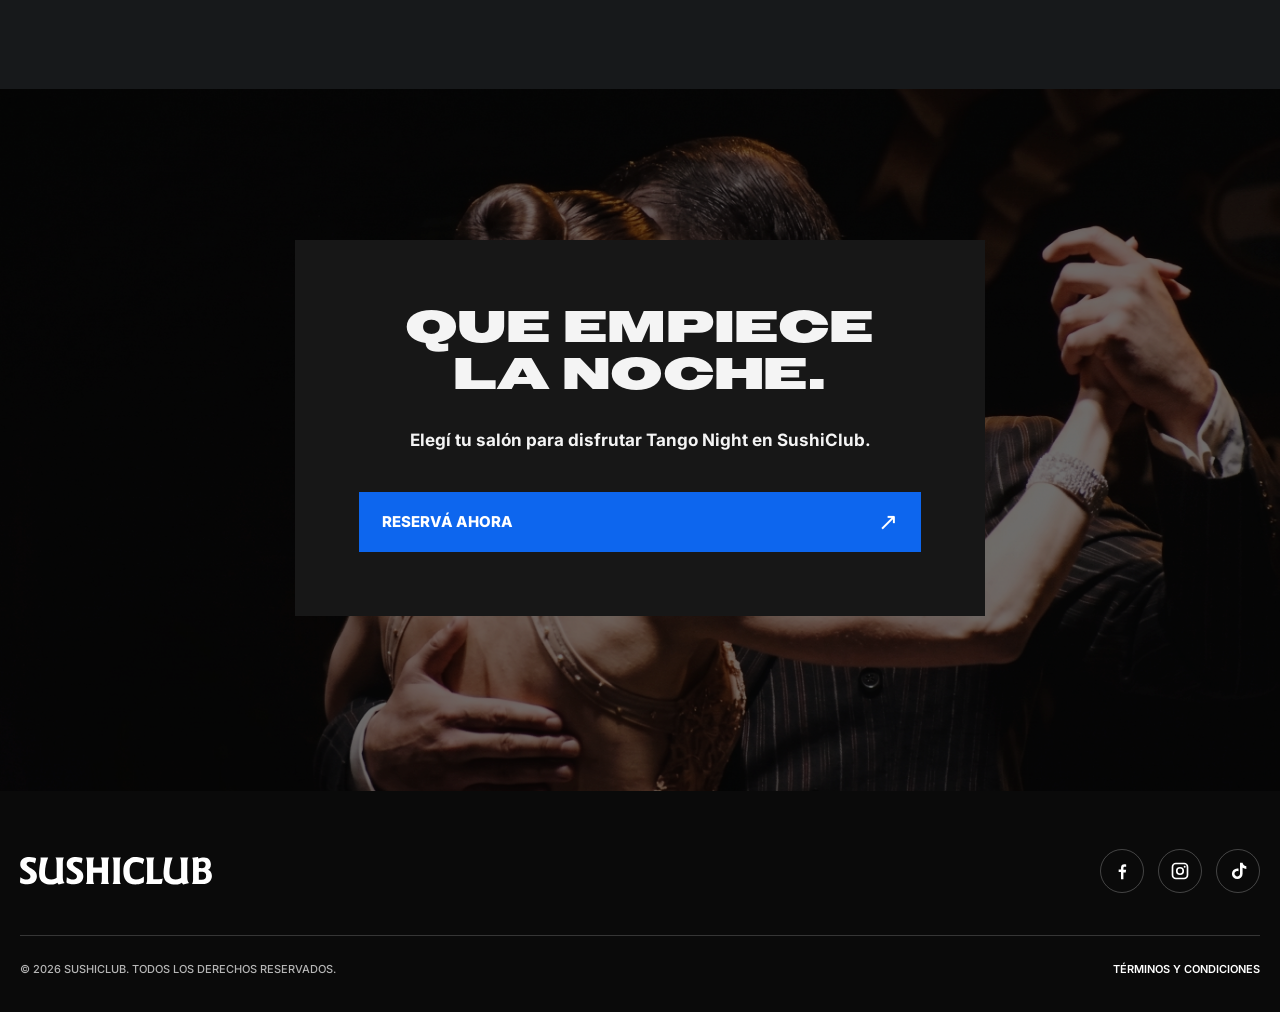
==== commit d25d69cd: "Remove duplicate photo layer from Minimal event card" ====
--- a/index.html
+++ b/index.html
@@ -17,11 +17,11 @@
   <link rel="stylesheet" href="styles/fonts.css?v=owners-xwide-black-1">
   <link rel="stylesheet" href="styles/tokens.css">
   <link rel="stylesheet" href="styles/base.css">
-  <link rel="stylesheet" href="styles/components.css?v=modalities-no-zoom-1">
-  <link rel="stylesheet" href="styles/responsive.css?v=motion-performance-2">
+  <link rel="stylesheet" href="styles/components.css?v=20261015-minimal-photo-fix">
+  <link rel="stylesheet" href="styles/responsive.css?v=20261015-minimal-photo-fix">
   <link rel="stylesheet" href="styles/motion.css?v=text-entrances-1">
   <link rel="stylesheet" href="styles/mobile-polish.css?v=tango-night-type-1">
-  <link rel="stylesheet" href="styles/landing.css?v=20261015-photo-light-responsive">
+  <link rel="stylesheet" href="styles/landing.css?v=20261015-minimal-photo-fix">
   <script src="scripts/config.js" defer></script>
   <script src="scripts/app.js?v=reservations-official-1" defer></script>
 </head>
--- a/styles/components.css
+++ b/styles/components.css
@@ -81,8 +81,8 @@
   .format-card__backdrop img { width:100%; height:100%; object-fit:cover; object-position:center; opacity:.59; }
   .format-card::before { content:""; position:absolute; z-index:-1; inset:0; background:linear-gradient(180deg,rgba(0,0,0,.42),rgba(0,0,0,.09) 24%,rgba(0,0,0,.12) 38%,rgba(0,0,0,.86) 83%,rgba(0,0,0,.95)); }
   .format-card--minimal { background:#181312; }
-  .format-card--minimal::before { background: radial-gradient(circle at 60% 31%,transparent,rgba(0,0,0,.46) 50%),linear-gradient(180deg,rgba(22,12,10,.12) 10%,rgba(0,0,0,.85) 92%); }
-  .format-card--minimal .format-card__backdrop { background:radial-gradient(ellipse at 50% 32%,#5e3030 0%,#29181a 42%,#0c0a0a 89%); }
+  .format-card--minimal::before { background:linear-gradient(180deg,rgba(0,0,0,.18),rgba(0,0,0,.04) 27%,rgba(0,0,0,.12) 45%,rgba(0,0,0,.75) 84%,rgba(0,0,0,.88)); }
+  .format-card--minimal .format-card__backdrop { background:#181312; }
   .format-card__top { display:flex; justify-content:space-between; align-items:center; gap:16px; font-size:10px; font-weight:650; letter-spacing:.1em; }
   .format-card__tag { border:1px solid rgba(255,255,255,.5); padding:9px 12px; white-space:nowrap; }
   .format-card__body { margin-top:auto; padding-top:80px; }
@@ -93,9 +93,6 @@
   .format-card__features { display:flex; flex-wrap:wrap; gap:13px; margin-top:40px; font-size:11px; font-weight:650; letter-spacing:.045em; }
   .format-note { width:100%; max-width:100%; color:var(--color-muted); margin-top:0; font-size:11px; letter-spacing:.025em; font-weight:600; line-height:1.6; }
 
-  .bandoneon-art { position:absolute; width:min(76%,530px); aspect-ratio:1.5; top:12%; left:50%; transform:translateX(-50%) rotate(-13deg); display:flex; align-items:stretch; justify-content:center; opacity:.68; filter:drop-shadow(0 28px 60px #000); }
-  .bandoneon-art::before,.bandoneon-art::after { content:""; flex:0 0 16%; border:7px solid #080606; background:repeating-linear-gradient(90deg,#1d1713 0 3px,#7e594a 3px 4px,#2b1b1a 4px 8px); box-shadow:inset 0 0 0 4px #6f4a37; }
-  .bandoneon-art span { flex:1; border-inline:1px solid #b08b6f; transform:skewY(-7deg); background:linear-gradient(90deg,#090707,#b58b68 50%,#20120f); }
 
   .menu-section { position:relative; isolation:isolate; overflow:clip; background:#070707; }
   .menu-section__photo { position:absolute; z-index:-2; inset:0; opacity:.20; }
--- a/styles/responsive.css
+++ b/styles/responsive.css
@@ -108,7 +108,6 @@
     .format-card__body > p:not(.format-card__eyebrow) { margin-top:28px; font-size:16px; }
     .format-card__features { margin-top:29px; }
     .format-note { font-size:10px; }
-    .bandoneon-art { width:80%; top:17%; }
     .menu-layout__sticky .display { font-size:clamp(69px,16vw,100px); }
     .menu-price strong { font-size:clamp(62px,15vw,83px); }
     .menu-layout__aside { padding-block:12px 40px; }
--- a/styles/landing.css
+++ b/styles/landing.css
@@ -109,7 +109,8 @@
     border-radius:0;
   }
   .format-card--minimal { background:#111214; }
-  .format-card--minimal .format-card__backdrop { opacity:.92; }
+  .format-card--minimal .format-card__backdrop { opacity:1; }
+  .format-card--minimal .format-card__backdrop img { opacity:1; }
   .format-card--essential .format-card__backdrop { opacity:1; }
   .format-card--essential .format-card__backdrop picture { display:block; width:100%; height:100%; }
   .format-card--essential .format-card__backdrop img { opacity:.8; }
@@ -151,7 +152,6 @@
   .format-choice .format-card { min-height:clamp(520px,49vw,710px); }
   .format-choice .format-card h3 { font-size:clamp(74px,10vw,165px); }
   .format-choice .format-card__body { max-width:710px; }
-  .format-choice .format-card--minimal .bandoneon-art { width:min(49%,510px); left:78%; }
 
   .menu-section { isolation:auto; overflow:clip; background:var(--paper); color:var(--ink); }
   .menu-section::before,.menu-section__photo { display:none; }
@@ -417,7 +417,6 @@
     }
     .hero__details { margin-top:25px; font-size:12px; line-height:1.5; }
     .menu__food-photo { max-width:350px; margin-top:35px; }
-    .format-card--minimal .bandoneon-art { width:80%; top:15%; }
     .final-cta__content { margin-inline:auto; }
   }
 
@@ -482,18 +481,6 @@
   .format-card--essential { background:#101113; }
   .format-card__body > p:not(.format-card__eyebrow),
   .format-card__features,.format-card__tag { color:#f3f3f0; }
-  .format-card--minimal .format-card__backdrop {
-    opacity:.4; background:#1b1d20;
-  }
-  .format-card--minimal .bandoneon-art {
-    display:none;
-  }
-
-  .format-card--minimal .format-card__backdrop::before {
-    content:""; display:block; position:absolute; inset:0;
-    background:url("../assets/intimate-tango.jpg") 50% 45% / cover no-repeat;
-    filter:brightness(.62);
-  }
   .format-choice__tabs label[for] { outline:0; }
   #formato-minimal:checked ~ .format-choice__tabs label[for="formato-minimal"],
   #formato-essential:checked ~ .format-choice__tabs label[for="formato-essential"] {
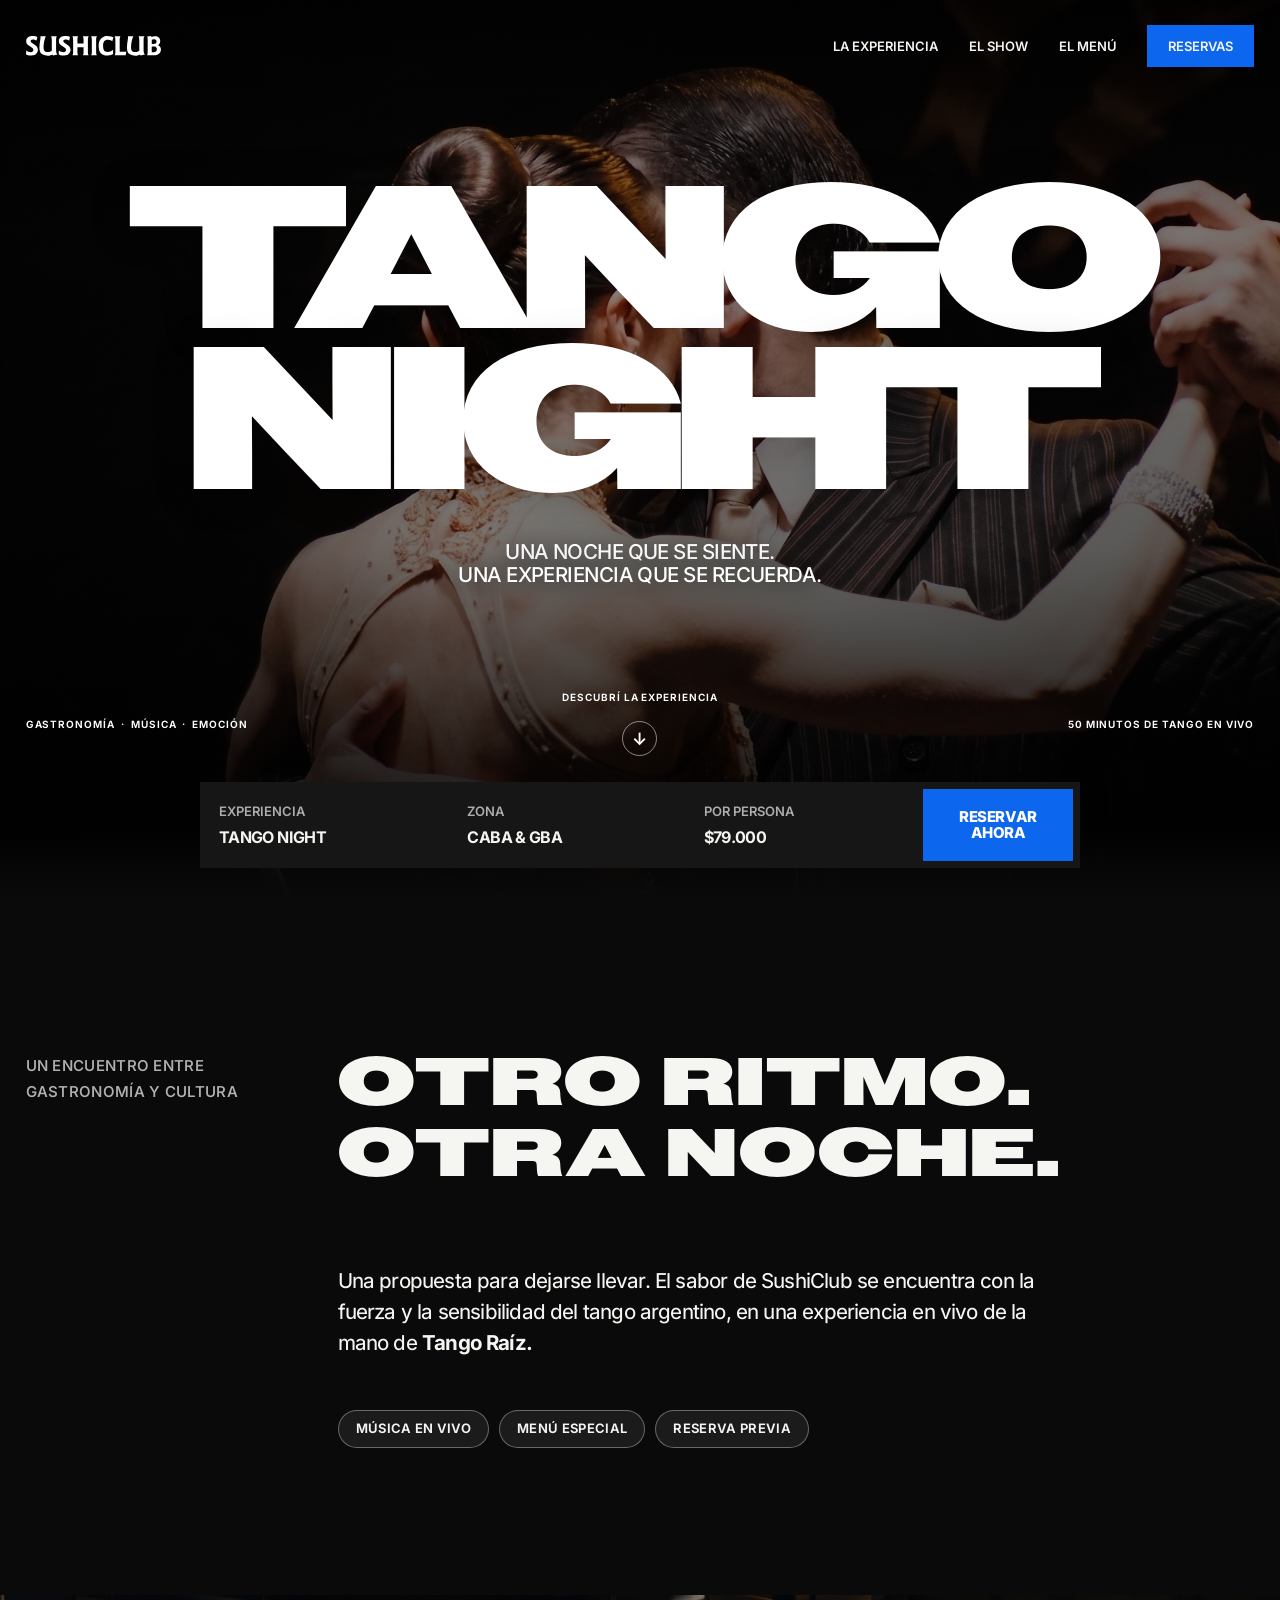
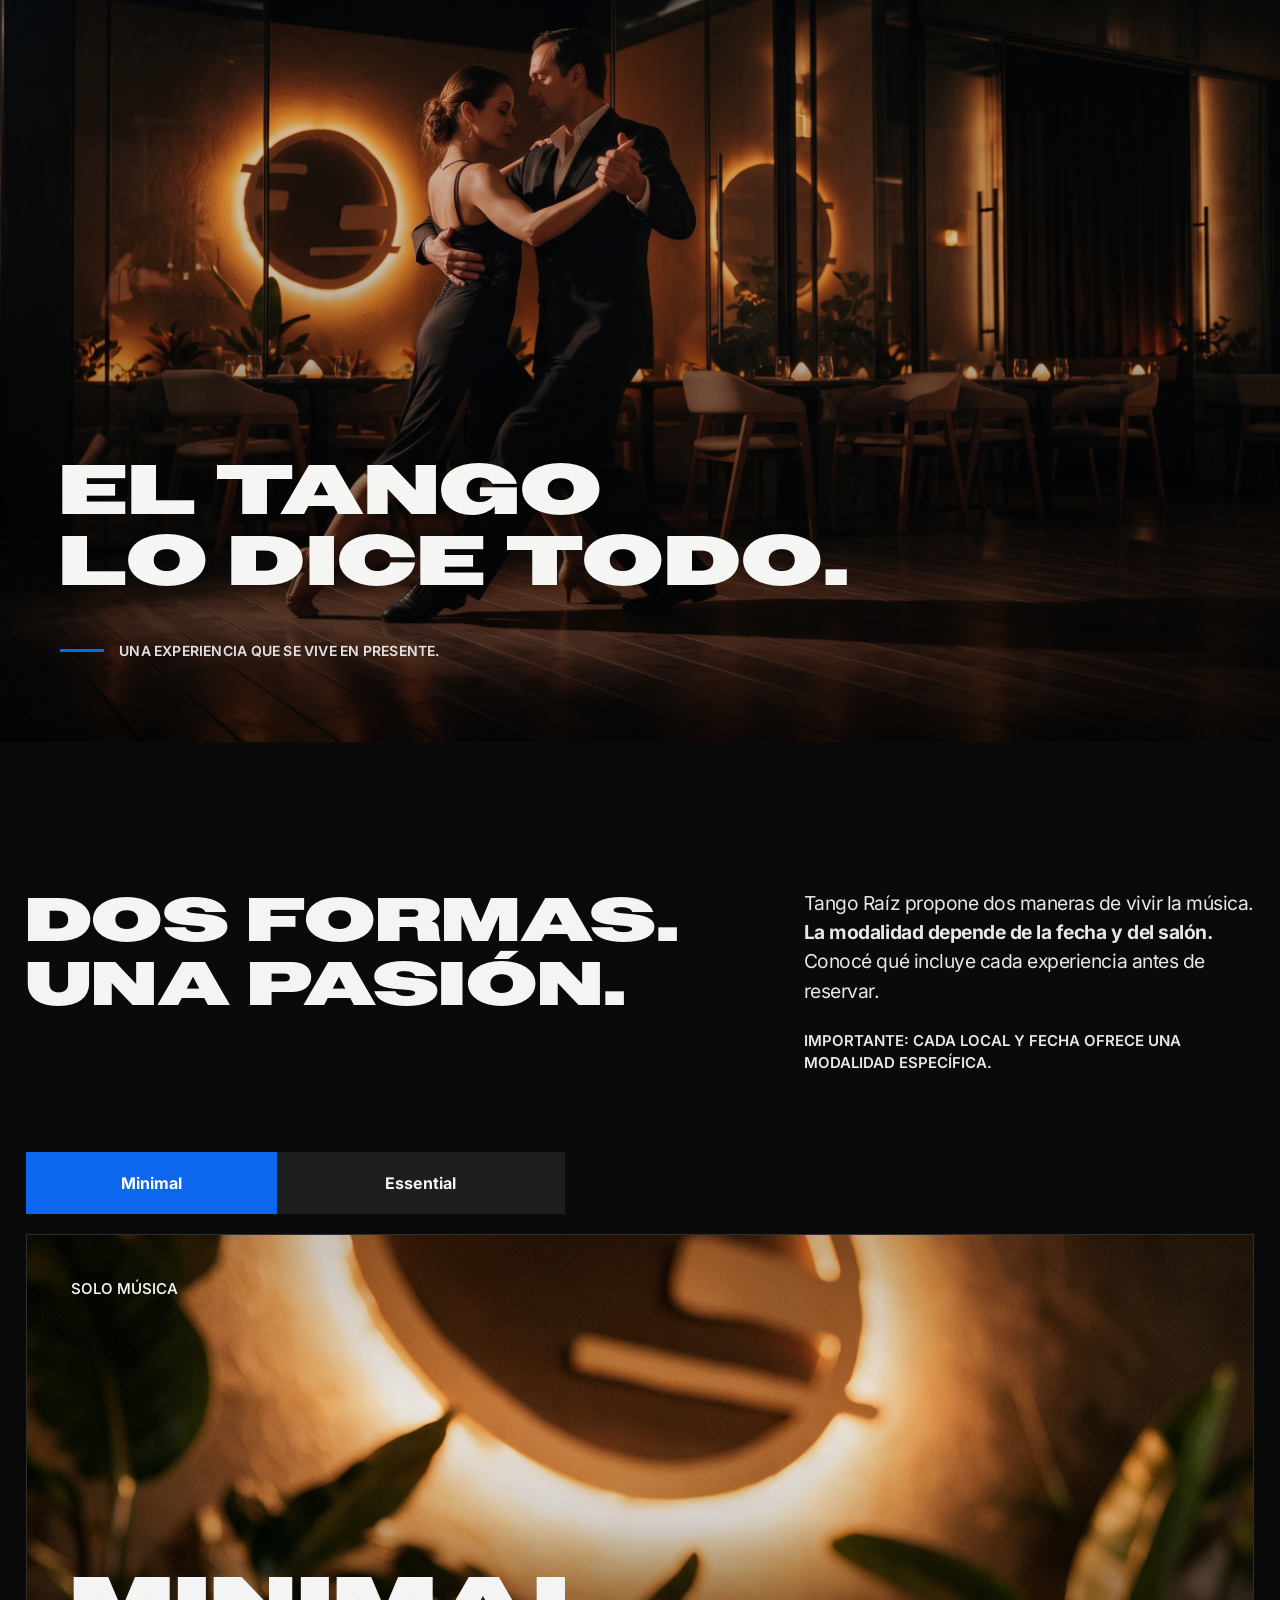
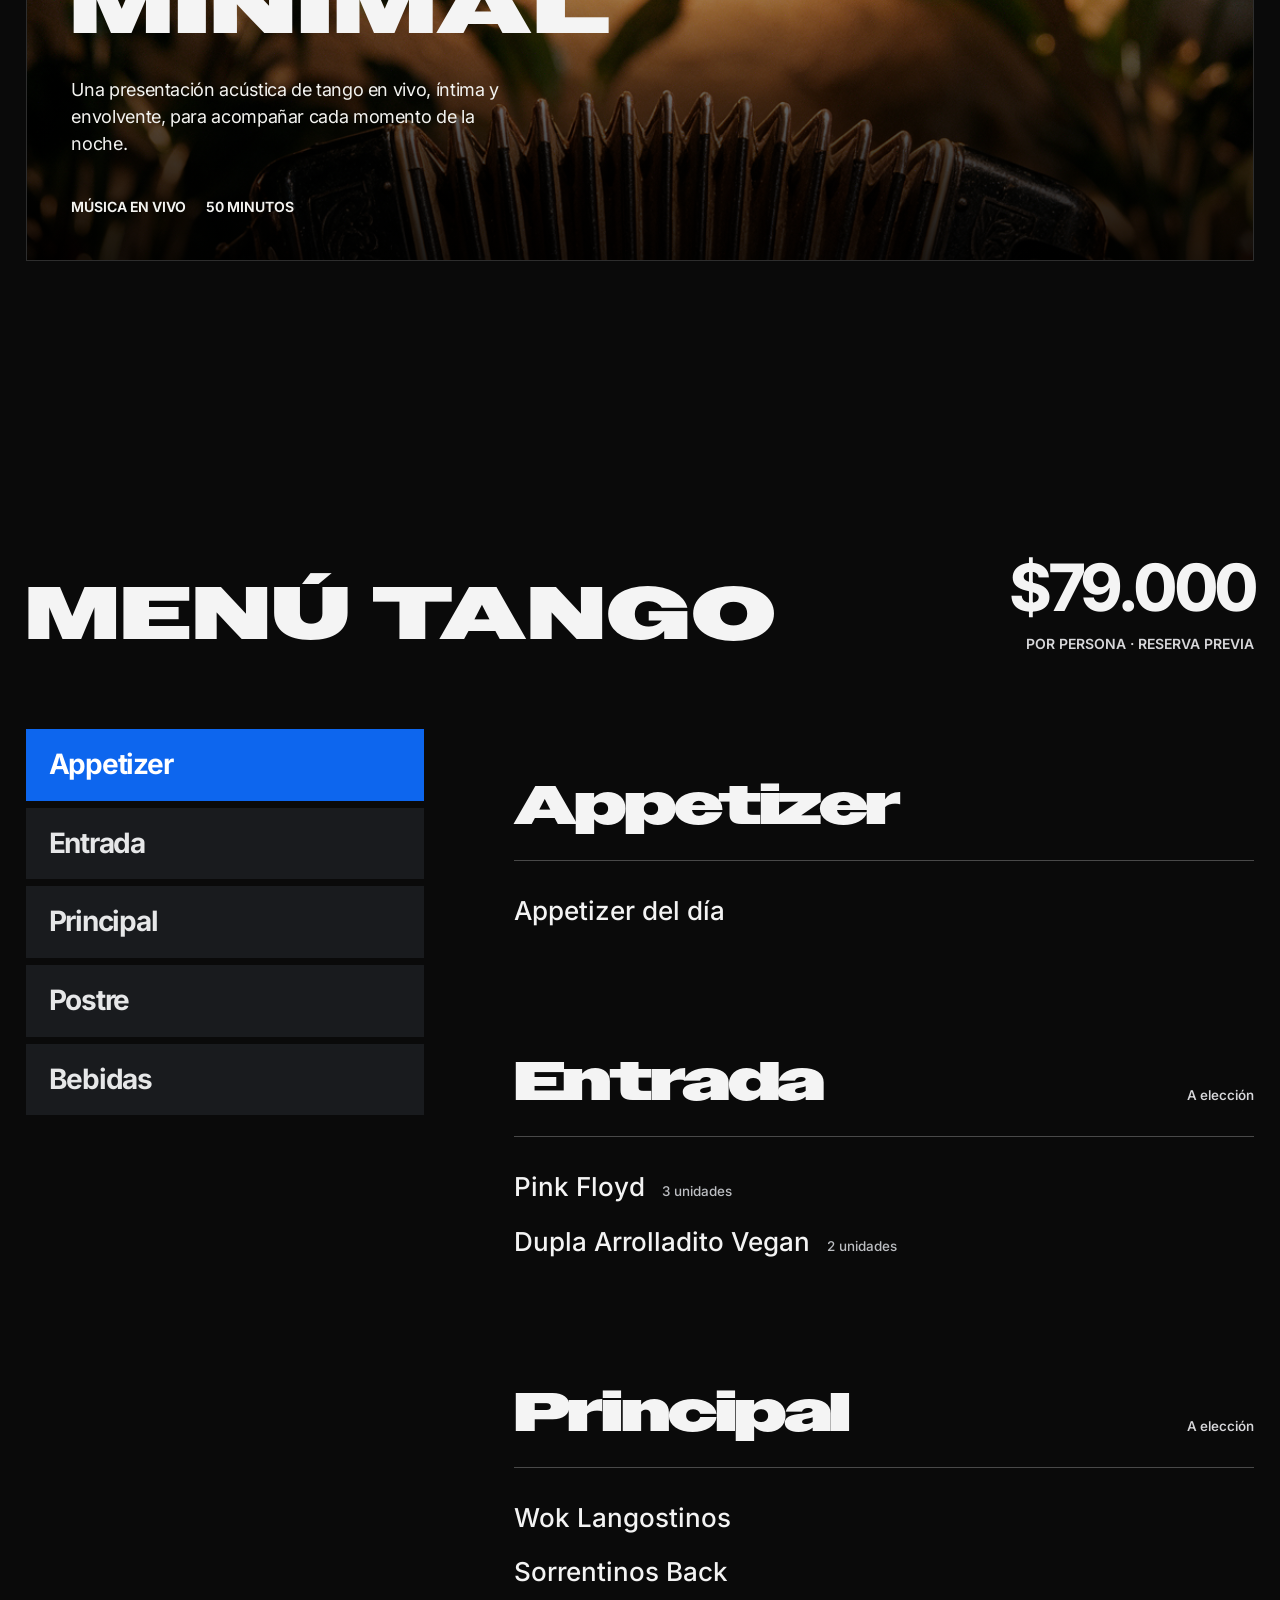
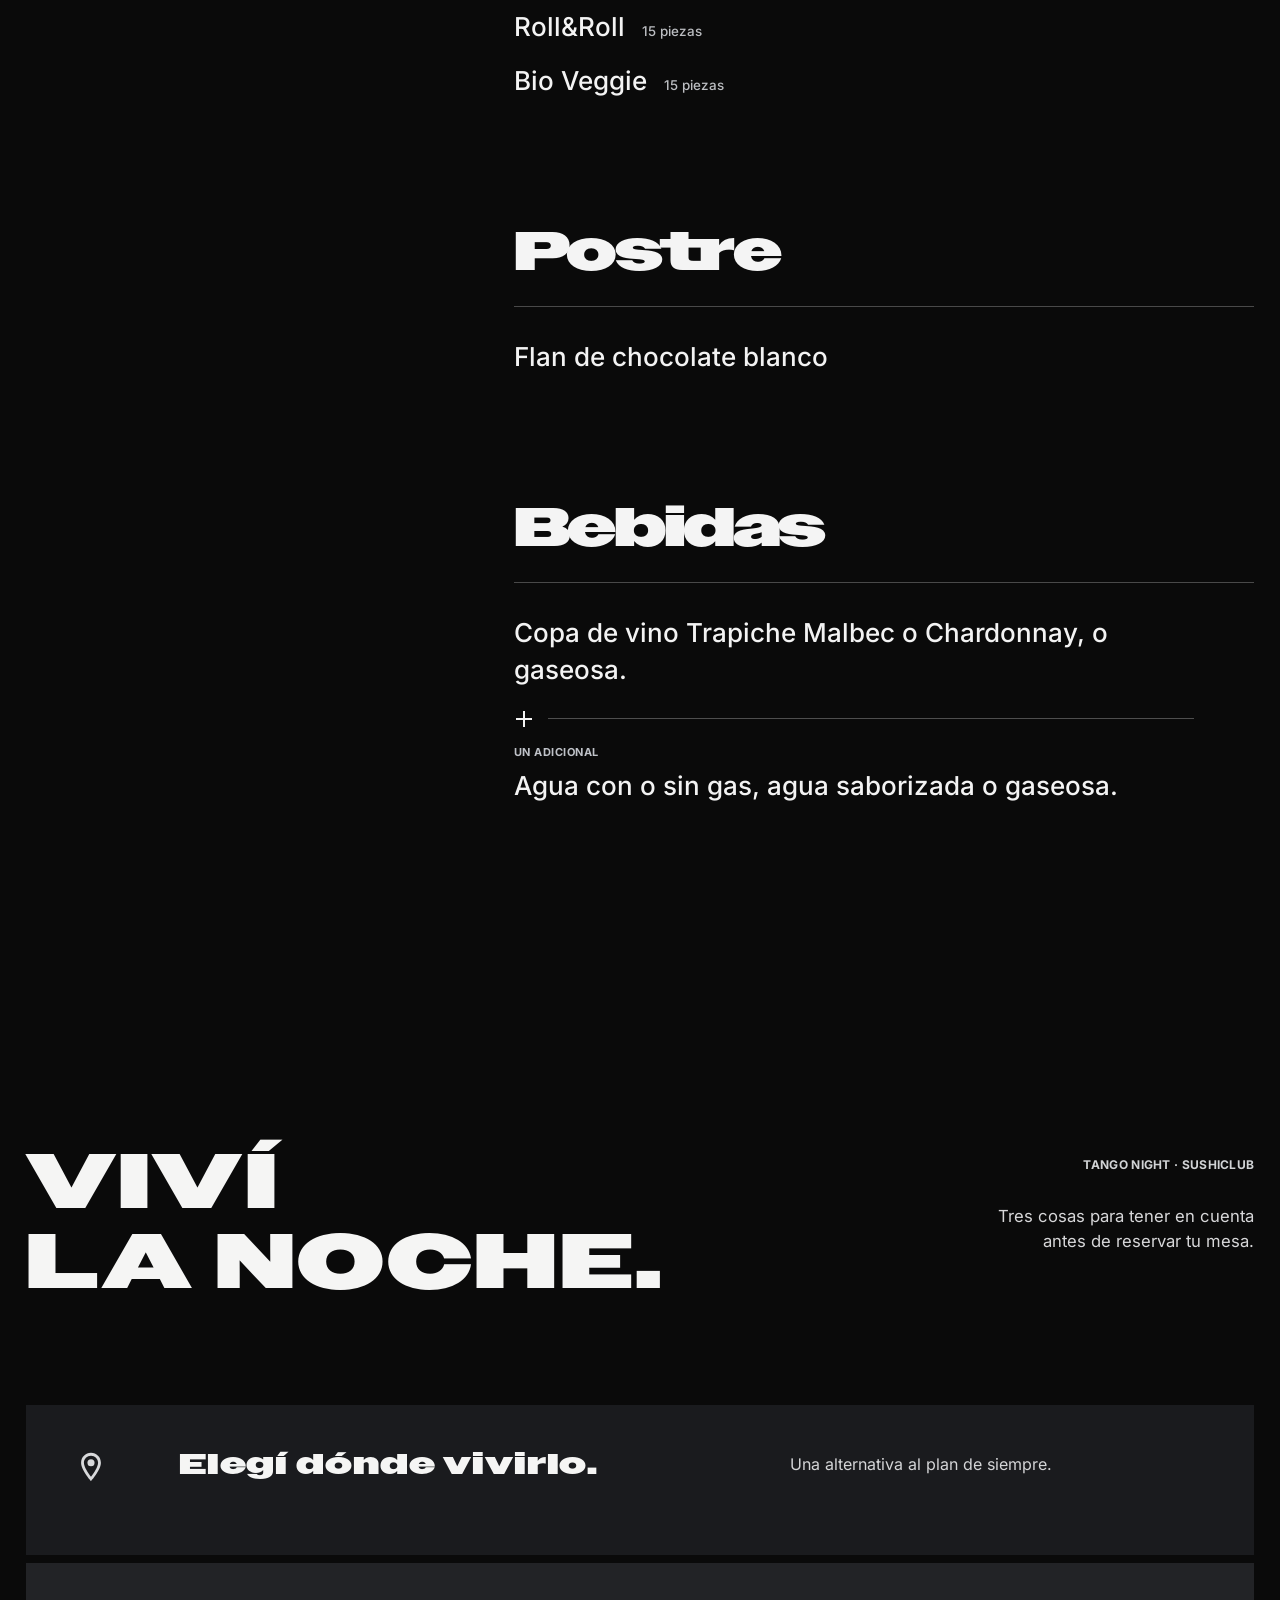
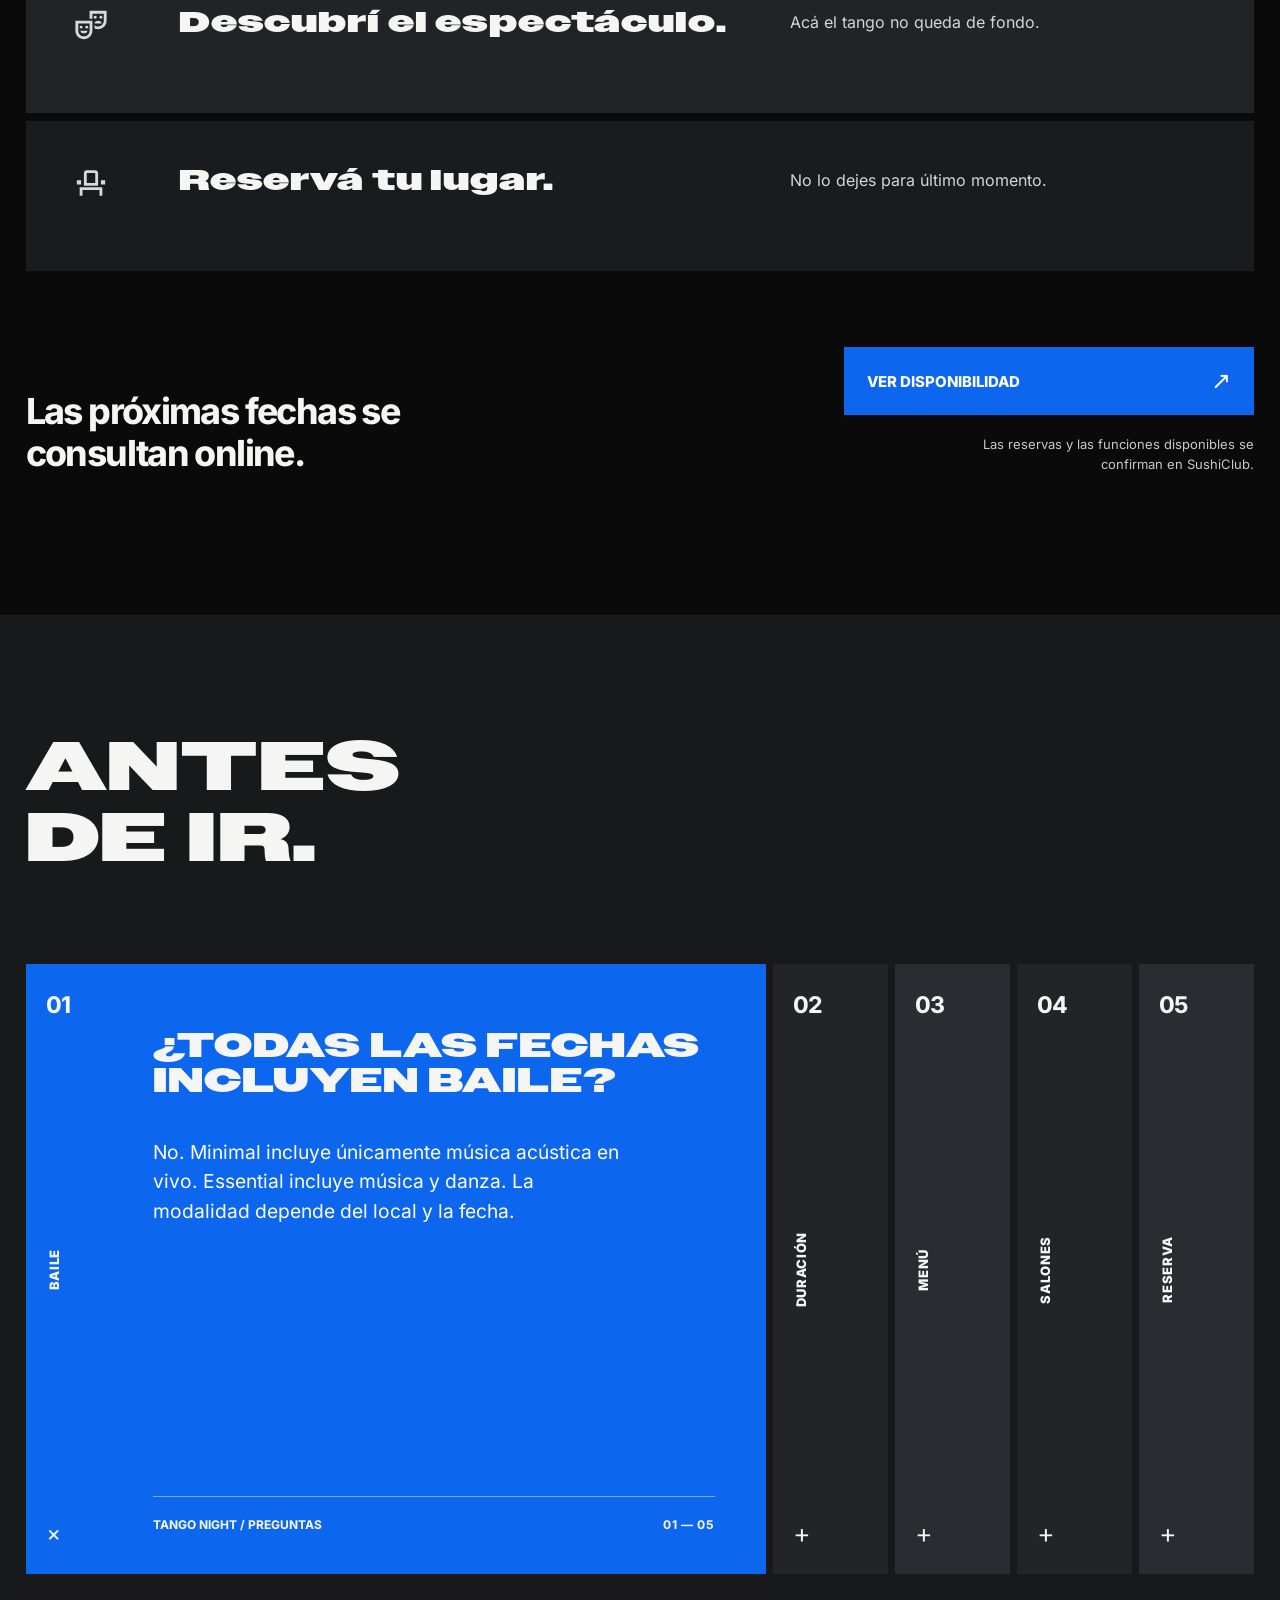
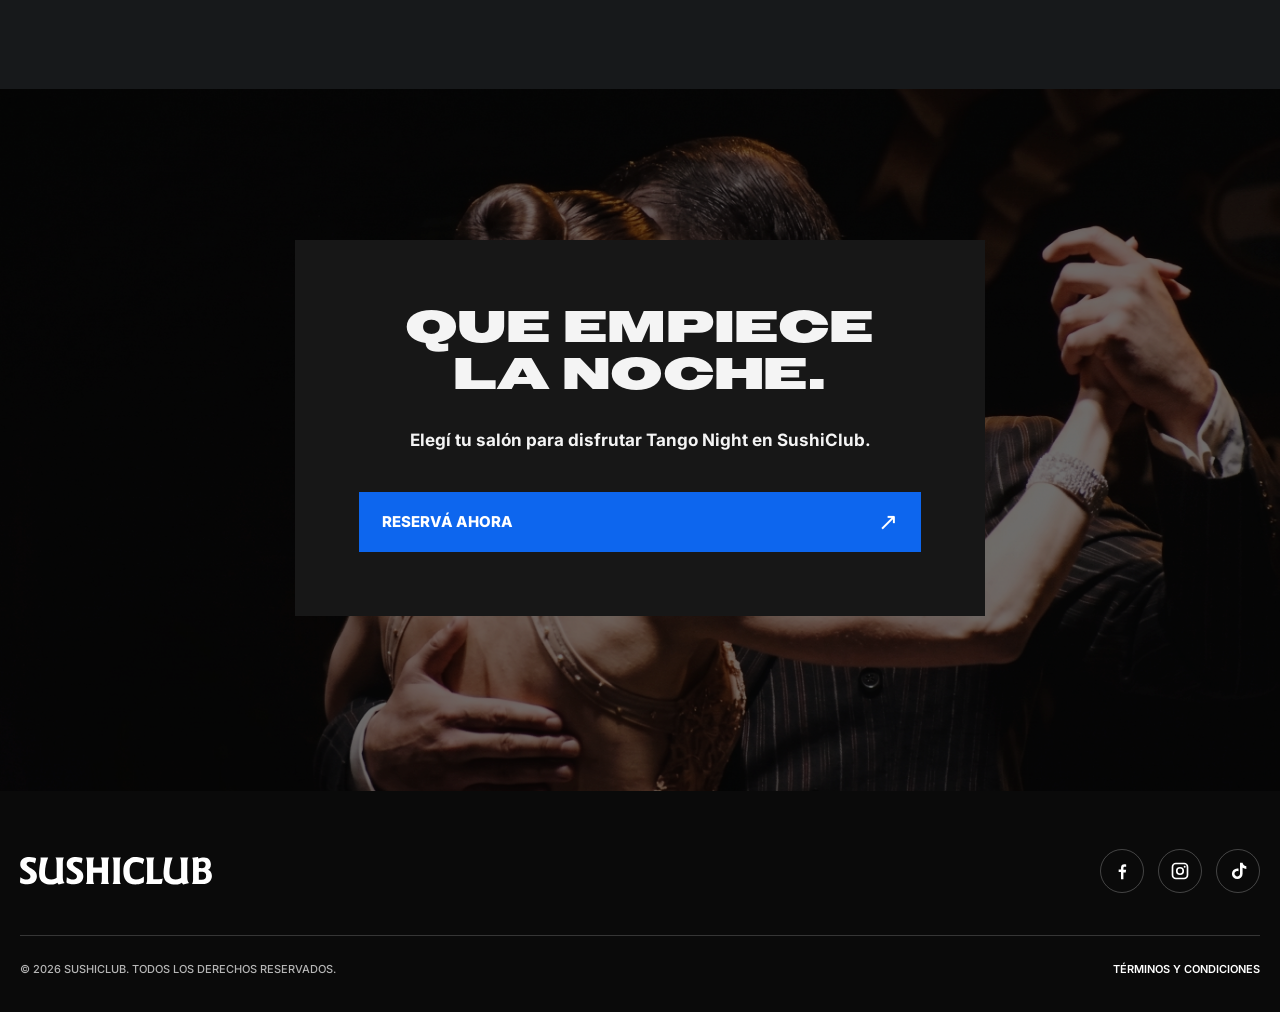
==== commit dbd2c714: "Update Minimal accordion photo asset" ====
--- a/index.html
+++ b/index.html
@@ -103,7 +103,7 @@
           </div>
           <div class="format-grid">
           <article class="format-card format-card--minimal reveal">
-            <div class="format-card__backdrop" aria-hidden="true"><img src="assets/acordion.jpg" alt="" loading="lazy" decoding="async"></div>
+            <div class="format-card__backdrop" aria-hidden="true"><img src="assets/acordion.png" alt="" loading="lazy" decoding="async"></div>
             <div class="format-card__top"><span class="format-card__tag">SOLO MÚSICA</span></div>
             <div class="format-card__body"><h3>MINIMAL</h3><p>Una presentación acústica de tango en vivo, íntima y envolvente, para acompañar cada momento de la noche.</p><div class="format-card__features"><span>MÚSICA EN VIVO</span><span>50 MINUTOS</span></div></div>
           </article>
